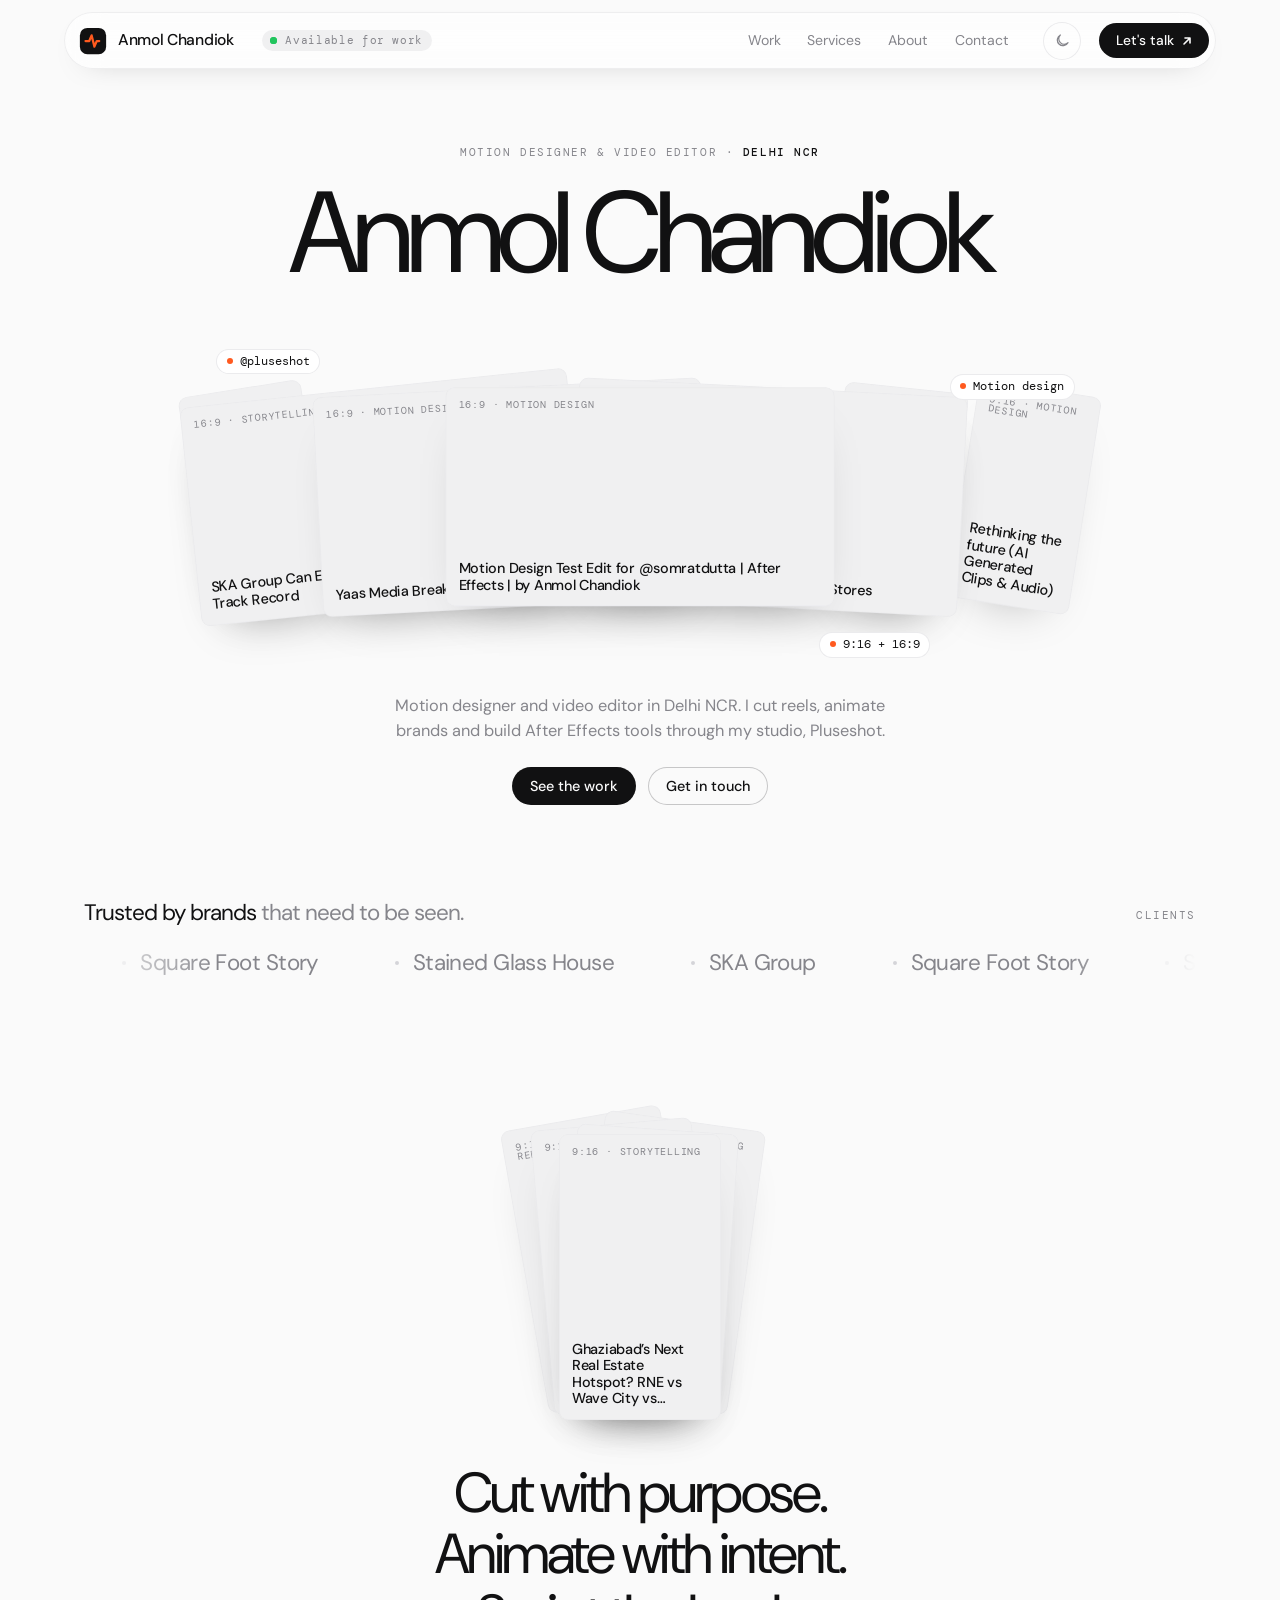
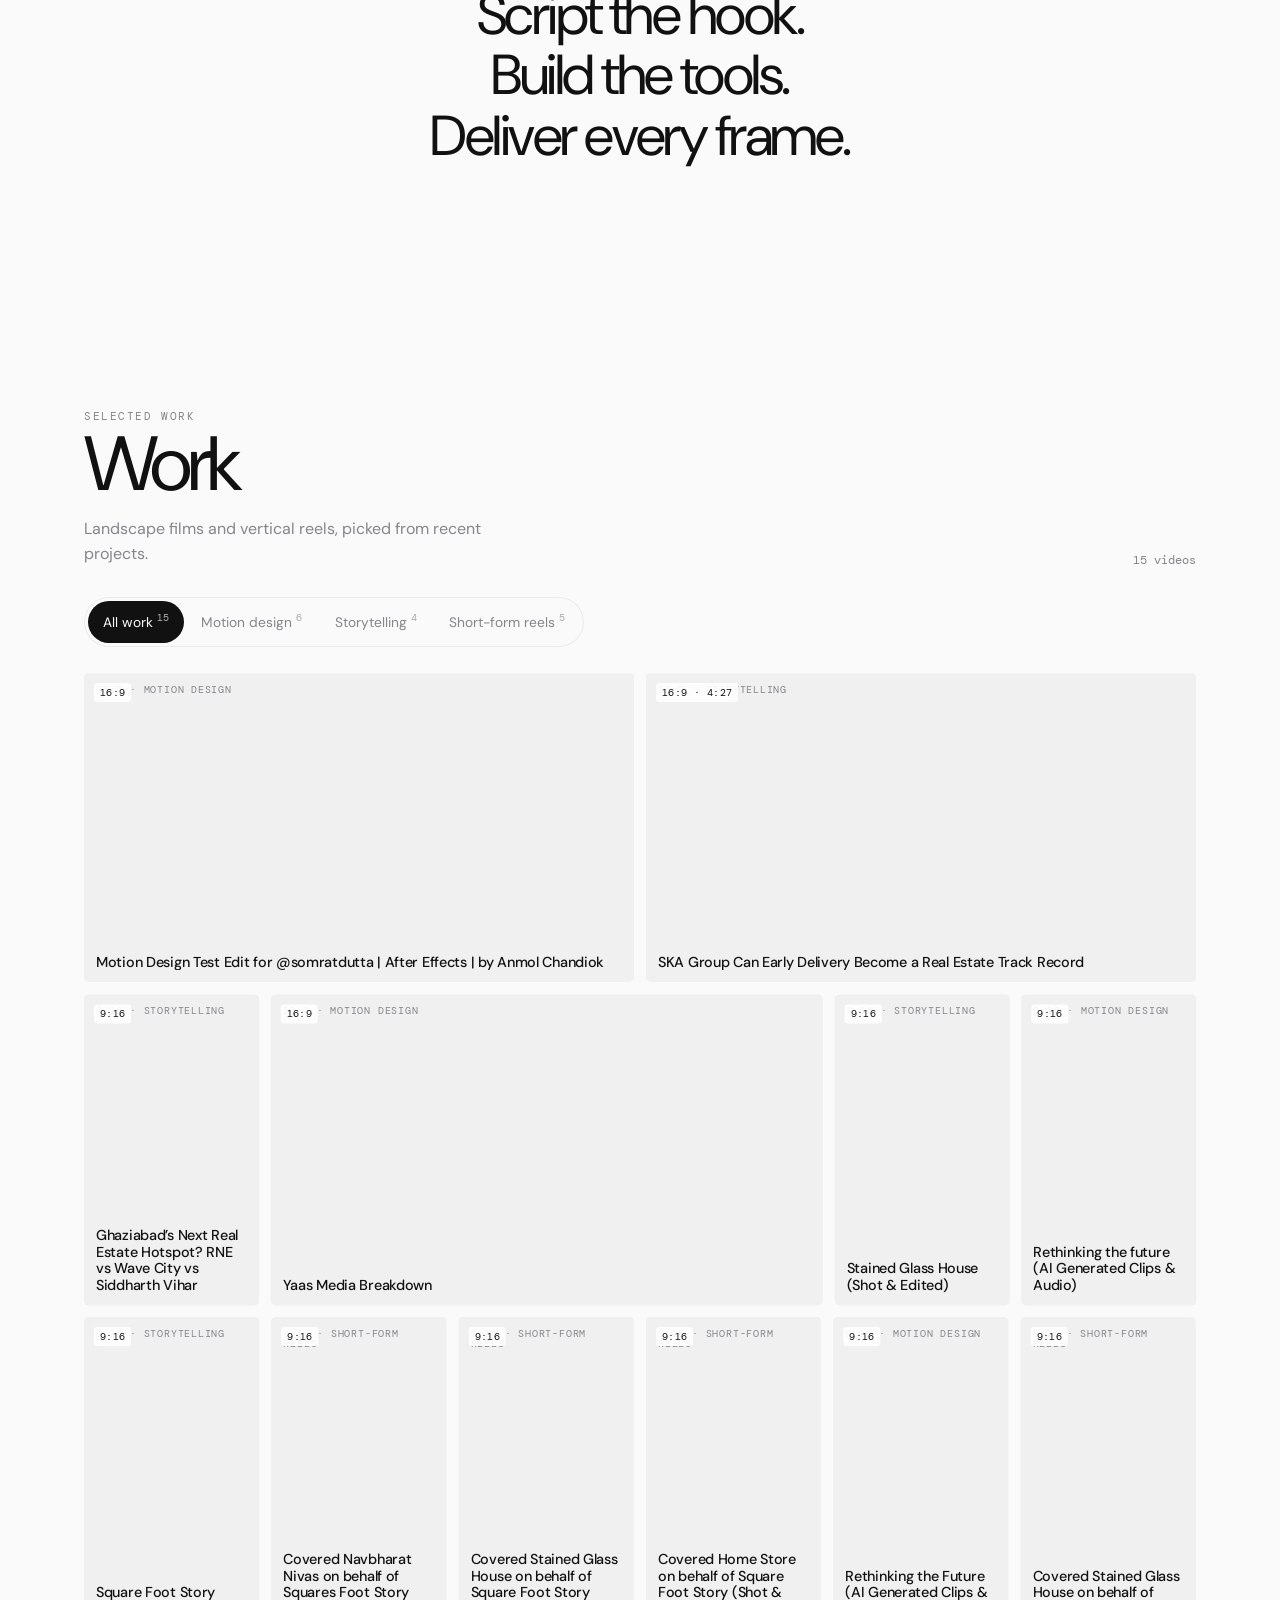
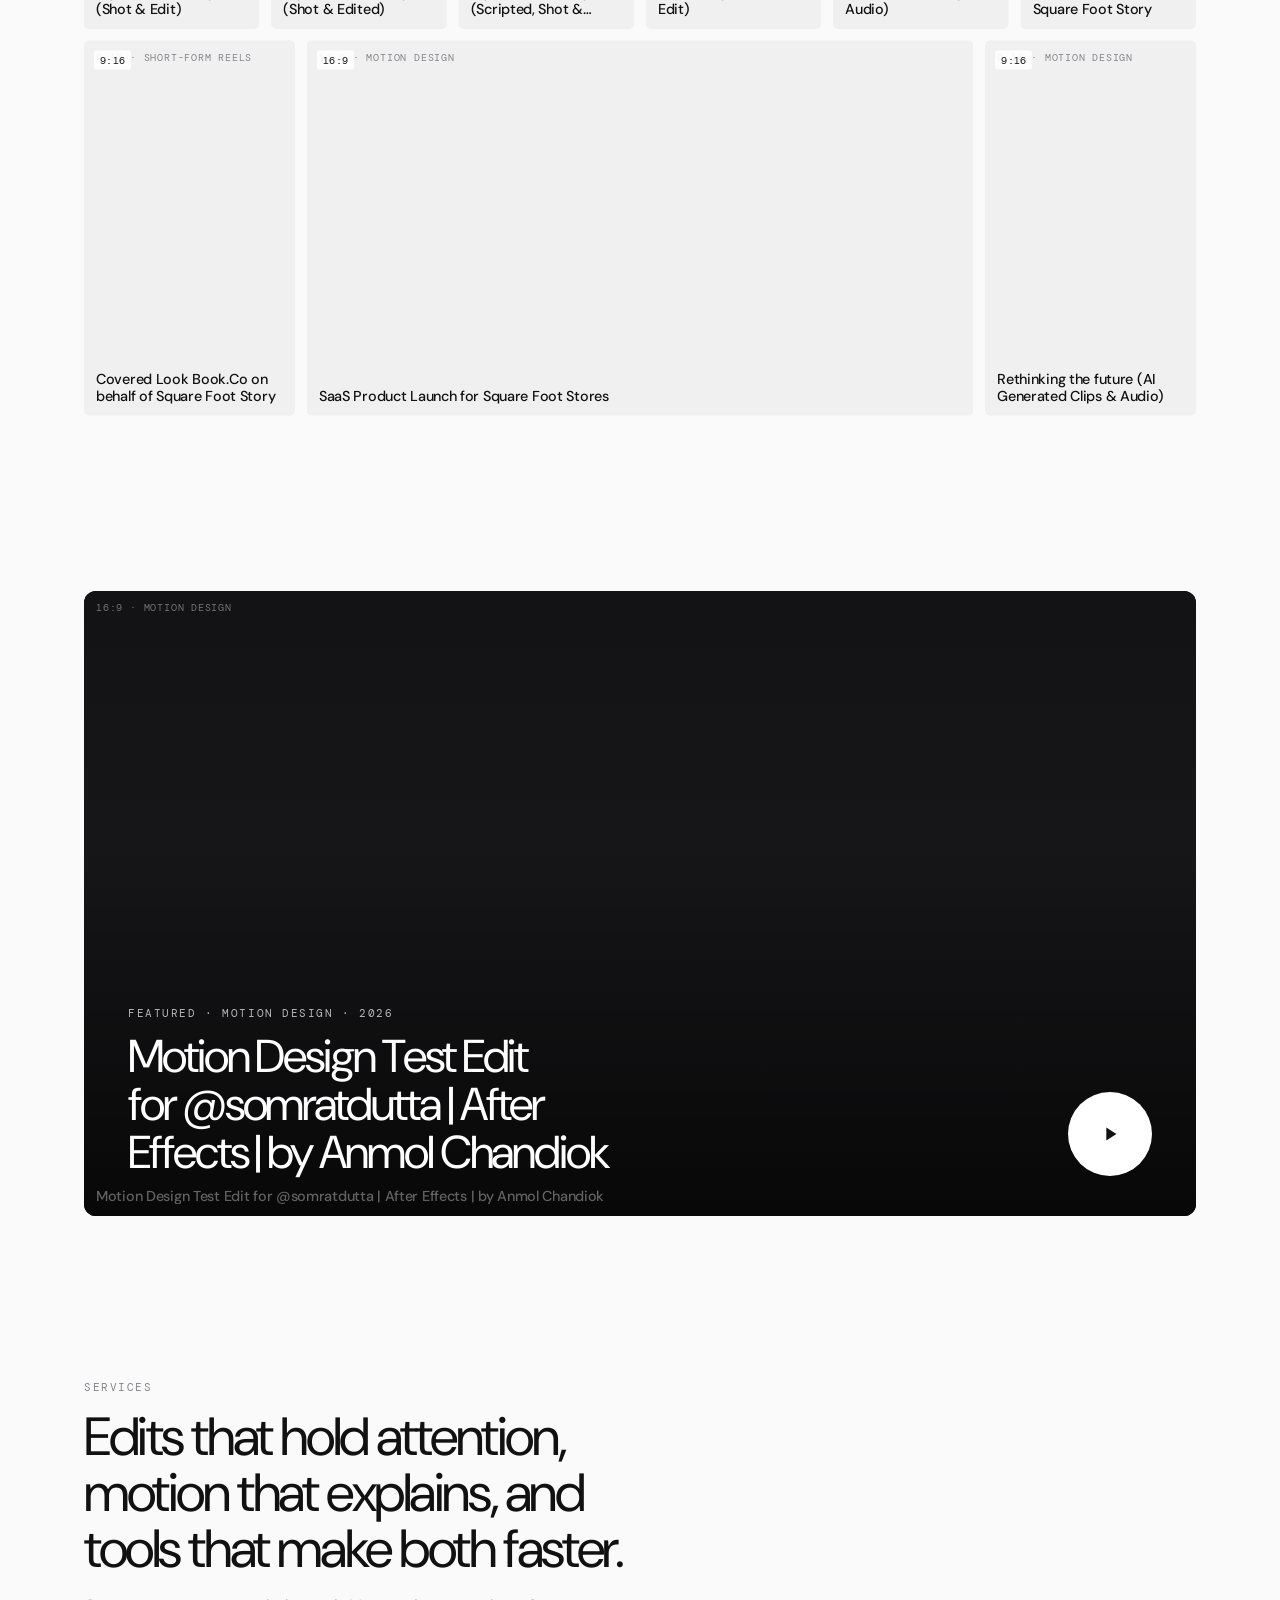
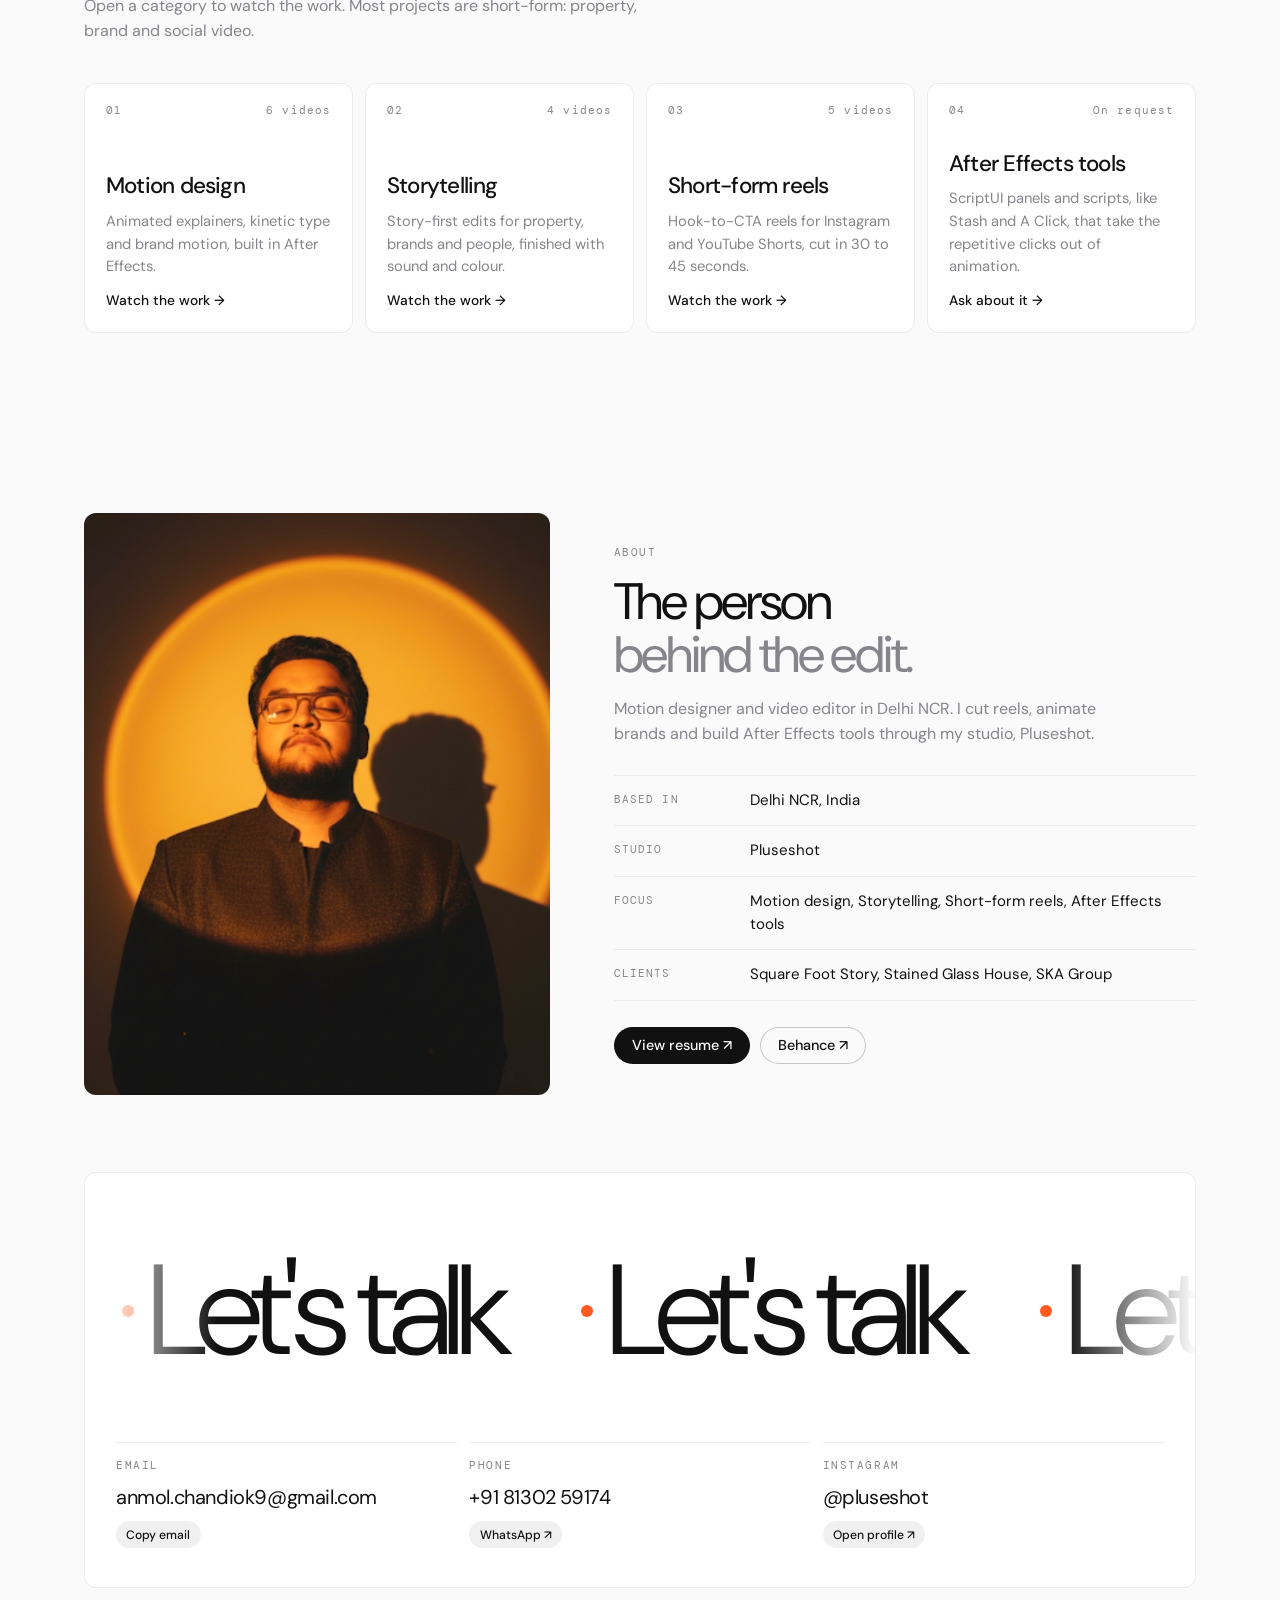
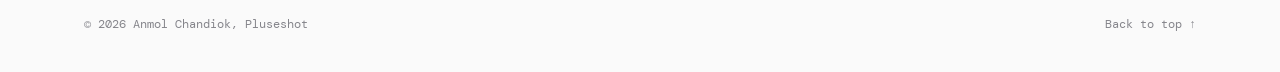
==== index.html @ 1617084b "Nav: glassier bar, active-section pill, hide on scroll down, availability status, animated logo Co-A" ====
<!doctype html>
<html lang="en">
<head>
<meta charset="utf-8">
<meta name="viewport" content="width=device-width,initial-scale=1,viewport-fit=cover">
<title>Anmol Chandiok — Motion designer &amp; video editor</title>
<meta name="description" content="Anmol Chandiok is a motion designer and video editor in Delhi NCR, running the studio Pluseshot.">
<meta property="og:title" content="Anmol Chandiok — Motion designer &amp; video editor">
<meta property="og:description" content="Reels, brand motion and After Effects tools from Delhi NCR, through the studio Pluseshot.">
<meta property="og:type" content="website">
<meta property="og:image" content="media/profile-1784040982966.jpg">
<meta name="theme-color" content="#fafafa" media="(prefers-color-scheme: light)">
<meta name="theme-color" content="#0b0b0c" media="(prefers-color-scheme: dark)">
<link rel="icon" href="data:image/svg+xml,%3Csvg xmlns='http://www.w3.org/2000/svg' viewBox='0 0 32 32'%3E%3Crect x='2' y='2' width='28' height='28' rx='8' fill='%23111112'/%3E%3Cpath d='M8 16h4l2.5-6 3 12 2.5-6h4' stroke='%23ff5a1f' stroke-width='2.4' fill='none' stroke-linecap='round' stroke-linejoin='round'/%3E%3C/svg%3E">
<script>
/* Settle the theme before first paint: a visitor's saved choice wins, otherwise follow their device. */
(function(){
  var t = null;
  try { t = localStorage.getItem("anmol-theme"); } catch (e) {}
  if (t !== "light" && t !== "dark") t = matchMedia("(prefers-color-scheme: dark)").matches ? "dark" : "light";
  document.documentElement.setAttribute("data-theme", t);
})();
</script>
<link rel="preconnect" href="https://fonts.googleapis.com">
<link rel="preconnect" href="https://fonts.gstatic.com" crossorigin>
<link rel="stylesheet" href="https://fonts.googleapis.com/css2?family=DM+Sans:opsz,wght@9..40,300;9..40,400;9..40,500;9..40,600&family=DM+Mono:wght@400;500&display=swap">
<style>
/* Layout: a quiet paper-white canvas where the videos are the only colour. Text comes from data/content.json,
   work from data/videos.json, and the work grid packs 9:16 and 16:9 clips into justified rows on its own. */
:root{
  --bg:#fafafa;
  --surface:#ffffff;
  --ink:#111112;
  --muted:#85858b;
  --ghost:#d4d4d8;
  --line:#ebebed;
  --tone:#f0f0f1;
  --accent:#ff5a1f;      /* tiny signals only: logo pulse, dots */
  --f-sans:"DM Sans","Helvetica Neue",Arial,system-ui,sans-serif;
  --f-mono:"DM Mono",ui-monospace,"SF Mono",Menlo,monospace;
  --gutter:clamp(20px,5vw,64px);
  --max:1240px;
  --r-tile:5px;
  --r-card:12px;
  --lift:0 0 0 1px var(--line),0 24px 48px -28px rgba(0,0,0,.28);
}
@media (prefers-color-scheme:dark){:root:not([data-theme="light"]){
  --bg:#0b0b0c;--surface:#131315;--ink:#f2f2f3;--muted:#7f7f86;--ghost:#2d2d31;--line:#202023;--tone:#19191c;--accent:#ff6a33;
  --lift:0 0 0 1px var(--line),0 24px 48px -28px rgba(0,0,0,.8);color-scheme:dark}}
:root[data-theme="dark"]{
  --bg:#0b0b0c;--surface:#131315;--ink:#f2f2f3;--muted:#7f7f86;--ghost:#2d2d31;--line:#202023;--tone:#19191c;--accent:#ff6a33;
  --lift:0 0 0 1px var(--line),0 24px 48px -28px rgba(0,0,0,.8);color-scheme:dark}

*,*::before,*::after{box-sizing:border-box}
[hidden]{display:none!important}
html,body{overflow-x:clip}
html.lenis,html.lenis body{height:auto}
.lenis.lenis-smooth{scroll-behavior:auto!important}
.lenis.lenis-stopped{overflow:hidden}
body{margin:0;background:var(--bg);color:var(--ink);font-family:var(--f-sans);font-size:16px;line-height:1.55;-webkit-font-smoothing:antialiased;transition:background .4s,color .4s}
a{color:inherit}
img{display:block}
h1,h2,h3{font-weight:400;letter-spacing:-.045em;line-height:1.04;margin:0;text-wrap:balance}
p{margin:0}
button{font:inherit;color:inherit}
:focus-visible{outline:2px solid var(--ink);outline-offset:3px;border-radius:6px}
.wrap{max-width:var(--max);margin-inline:auto;padding-inline:var(--gutter)}
.eyebrow{font-family:var(--f-mono);font-size:.7rem;letter-spacing:.14em;text-transform:uppercase;color:var(--muted)}
.eyebrow b{color:var(--ink);font-weight:500}
.soft{color:var(--muted)}
.w{display:inline-block;will-change:transform,filter,opacity}

.btn{display:inline-flex;align-items:center;gap:.5em;white-space:nowrap;padding:.8em 1.25em;border-radius:999px;font-weight:500;font-size:.9rem;line-height:1;text-decoration:none;border:0;cursor:pointer;transition:transform .3s cubic-bezier(.2,.8,.2,1),background .3s}
.btn:hover{transform:translateY(-2px)}
.btn-ink{background:var(--ink);color:var(--bg)}
.btn-ghost{background:transparent;color:inherit;box-shadow:inset 0 0 0 1px color-mix(in srgb,currentColor 22%,transparent)}

/* nav */
.nav{position:fixed;inset:0 0 auto 0;z-index:50;padding-top:env(safe-area-inset-top,0px);transition:transform .55s cubic-bezier(.2,.8,.2,1)}
.nav.away{transform:translateY(calc(-100% - 16px))}
.nav-in{display:flex;align-items:center;gap:18px;max-width:var(--max);margin:12px auto 0;padding:7px 7px 7px 10px;border-radius:999px;width:calc(100% - 2*var(--gutter));
  background:color-mix(in srgb,var(--surface) 62%,transparent);
  box-shadow:inset 0 0 0 1px color-mix(in srgb,var(--line) 85%,transparent),inset 0 1px 0 color-mix(in srgb,#fff 55%,transparent),0 10px 30px -22px rgba(0,0,0,.35);
  backdrop-filter:blur(18px) saturate(1.6);-webkit-backdrop-filter:blur(18px) saturate(1.6);transition:background .4s,box-shadow .4s}
[data-theme="dark"] .nav-in{box-shadow:inset 0 0 0 1px var(--line),inset 0 1px 0 rgba(255,255,255,.05),0 10px 30px -18px rgba(0,0,0,.9)}
.nav.scrolled .nav-in{background:color-mix(in srgb,var(--surface) 86%,transparent);box-shadow:inset 0 0 0 1px var(--line),0 14px 40px -20px rgba(0,0,0,.4)}
.logo{display:flex;align-items:center;gap:10px;padding:4px 10px 4px 4px;border-radius:999px;font-weight:500;font-size:.98rem;letter-spacing:-.02em;text-decoration:none;white-space:nowrap}
.logo svg{width:30px;height:30px;flex:none;transition:transform .5s cubic-bezier(.2,.8,.2,1)}
.logo:hover svg{transform:rotate(-8deg) scale(1.06)}
.logo path{stroke-dasharray:32;animation:beat 2.6s cubic-bezier(.6,0,.2,1) infinite}
@keyframes beat{0%{stroke-dashoffset:32}45%,70%{stroke-dashoffset:0}100%{stroke-dashoffset:-32}}
.status{display:inline-flex;align-items:center;gap:8px;padding:.45em .8em;border-radius:999px;background:var(--tone);font:400 .68rem/1 var(--f-mono);letter-spacing:.06em;color:var(--muted);white-space:nowrap}
.status i{position:relative;width:7px;height:7px;border-radius:50%;background:#22c55e}
.status i::after{content:"";position:absolute;inset:0;border-radius:50%;background:#22c55e;animation:ping 1.8s ease-out infinite}
@keyframes ping{to{transform:scale(2.8);opacity:0}}
.nav-links{position:relative;display:flex;margin-left:auto;font-size:.88rem;padding:3px;border-radius:999px}
.nav-links a{position:relative;z-index:1;padding:.55em .95em;border-radius:999px;text-decoration:none;color:var(--muted);transition:color .25s}
.nav-links a:hover,.nav-links a.on{color:var(--ink)}
.nav-ind{position:absolute;z-index:0;top:3px;bottom:3px;left:0;width:0;border-radius:999px;background:color-mix(in srgb,var(--ink) 9%,transparent);opacity:0;transition:transform .5s cubic-bezier(.7,0,.2,1),width .5s cubic-bezier(.7,0,.2,1),opacity .3s}
.nav .btn{padding:.78em 1.15em .78em 1.25em;font-size:.86rem}
.nav .btn svg{transition:transform .35s cubic-bezier(.2,.8,.2,1)}
.nav .btn:hover svg{transform:translate(2px,-2px)}
.theme-btn{flex:none;width:38px;height:38px;border:0;border-radius:50%;background:transparent;color:var(--muted);box-shadow:inset 0 0 0 1px var(--line);display:grid;place-items:center;cursor:pointer;transition:color .2s,background .2s,transform .5s cubic-bezier(.2,.8,.2,1)}
.theme-btn:hover{color:var(--ink);background:var(--tone);transform:rotate(-20deg)}
.theme-btn svg{width:16px;height:16px}
[data-theme="dark"] .theme-btn .i-moon,[data-theme="light"] .theme-btn .i-sun{display:none}
@media (max-width:1060px){.status{display:none}}
@media (max-width:820px){.nav-links{display:none}.theme-btn{margin-left:auto}.nav-in{gap:10px}}
@media (max-width:380px){.logo span{font-size:.9rem}}

/* hero */
.hero{padding-top:clamp(120px,16vh,170px);text-align:center;overflow-x:clip}
.hero h1{font-size:clamp(3rem,9vw,7.4rem);letter-spacing:-.06em;line-height:.95;margin-top:18px}
.fan{position:relative;height:clamp(220px,26vw,320px);margin-top:clamp(28px,4vw,48px);perspective:1400px}
.fan-inner{position:absolute;inset:0}   /* flat on purpose: each card tilts on its own layer and stacks by z-index, so cards never slice through each other */
.hero-card{position:absolute;left:50%;top:50%;height:clamp(130px,17vw,220px);aspect-ratio:var(--ar);border-radius:8px;overflow:hidden;background:var(--tone);box-shadow:var(--lift);transform:translate(-50%,-50%) translateX(calc(var(--o) * min(10vw,130px))) rotate(calc(var(--o) * 3deg));z-index:calc(10 - var(--d));cursor:pointer}
.js-motion .hero-card{transform:none}
.hero-card img,.deck-card img{width:100%;height:100%;object-fit:cover}
.bubble{position:absolute;z-index:20;padding:.5em .8em;border-radius:999px;font:400 .74rem/1 var(--f-mono);color:var(--ink);background:var(--surface);box-shadow:0 0 0 1px var(--line);white-space:nowrap}
.bubble::before{content:"";display:inline-block;width:6px;height:6px;border-radius:50%;background:var(--accent);margin-right:7px;vertical-align:1px}
.hero-sub{max-width:46ch;margin:clamp(24px,3vw,36px) auto 0;color:var(--muted);font-size:1.02rem}
.hero-cta{display:flex;gap:12px;justify-content:center;flex-wrap:wrap;margin-top:24px}

/* poster fallback when a thumbnail can't load */
.poster{position:absolute;inset:0;display:none;flex-direction:column;justify-content:space-between;padding:12px;background:var(--tone);color:var(--ink);text-align:left}
.poster span{font-weight:500;font-size:.9rem;letter-spacing:-.02em;line-height:1.15;display:-webkit-box;-webkit-line-clamp:4;-webkit-box-orient:vertical;overflow:hidden}
.poster i{font:400 .62rem/1 var(--f-mono);font-style:normal;color:var(--muted);letter-spacing:.08em;text-transform:uppercase}
.noimg .poster{display:flex}
.noimg img{display:none}

/* clients marquee */
.clients{padding-block:clamp(56px,8vw,96px) 0}
.clients-head{display:flex;justify-content:space-between;align-items:end;gap:16px;flex-wrap:wrap}
.clients-head h2{font-size:clamp(1.15rem,1.8vw,1.4rem)}
.marquee{overflow:hidden;margin-top:22px;-webkit-mask-image:linear-gradient(90deg,transparent,#000 12%,#000 88%,transparent);mask-image:linear-gradient(90deg,transparent,#000 12%,#000 88%,transparent)}
.marquee-track{display:flex;width:max-content;animation:slide 30s linear infinite}
.marquee:hover .marquee-track{animation-play-state:paused}
.marquee-track span{font-size:clamp(1.1rem,1.8vw,1.4rem);letter-spacing:-.025em;color:var(--muted);padding-inline:clamp(20px,3vw,40px);white-space:nowrap;display:flex;align-items:center;gap:14px}
.marquee-track span::before{content:"";width:4px;height:4px;border-radius:50%;background:var(--ghost)}
@keyframes slide{to{transform:translateX(-50%)}}

/* statement (pinned) */
.statement{min-height:100vh;display:flex;flex-direction:column;justify-content:center;align-items:center;text-align:center;padding-block:100px 60px}
.deck{position:relative;width:clamp(120px,13vw,160px);aspect-ratio:9/16;margin-bottom:clamp(24px,4vw,44px)}
.deck-card{position:absolute;inset:0;border-radius:8px;overflow:hidden;background:var(--tone);box-shadow:var(--lift)}
.statement-text{font-size:clamp(1.9rem,4.4vw,3.8rem);letter-spacing:-.045em;line-height:1.08;max-width:18ch}
.statement-text span.line{display:block}

/* work */
.work{padding-block:clamp(60px,9vw,120px)}
.work-head{display:flex;justify-content:space-between;align-items:end;gap:24px;flex-wrap:wrap}
.work-head h2{font-size:clamp(2.4rem,6vw,5rem);letter-spacing:-.055em}
.work-head p{max-width:40ch;color:var(--muted);margin-top:12px}
.count{font:400 .74rem/1 var(--f-mono);color:var(--muted);font-variant-numeric:tabular-nums;white-space:nowrap}
.tabs{position:relative;display:inline-flex;gap:2px;padding:4px;border-radius:999px;box-shadow:inset 0 0 0 1px var(--line);margin-top:30px;max-width:100%;overflow-x:auto;scrollbar-width:none}
.tabs::-webkit-scrollbar{display:none}
.tab{position:relative;z-index:1;border:0;background:none;font-size:.86rem;color:var(--muted);padding:.75em 1.1em;border-radius:999px;cursor:pointer;white-space:nowrap;transition:color .3s}
.tab sup{font:400 .62rem var(--f-mono);margin-left:4px;opacity:.7}
.tab[aria-selected="true"]{color:var(--bg)}
.tab-pill{position:absolute;z-index:0;top:4px;bottom:4px;left:0;border-radius:999px;background:var(--ink);transition:transform .5s cubic-bezier(.7,0,.2,1),width .5s cubic-bezier(.7,0,.2,1)}
.grid{position:relative;margin-top:26px;min-height:200px}
.tile{position:absolute;left:0;top:0;cursor:pointer;outline:none}
.tile-in{position:absolute;inset:0;border-radius:var(--r-tile);overflow:hidden;background:var(--tone);isolation:isolate}
.tile img,.tile video{position:absolute;inset:0;width:100%;height:100%;object-fit:cover;transition:transform 1s cubic-bezier(.2,.8,.2,1)}
.tile:hover img,.tile:hover video{transform:scale(1.045)}
.tile:focus-visible .tile-in{outline:2px solid var(--ink);outline-offset:3px}
.tile-meta{position:absolute;top:10px;left:10px;z-index:2;font:400 .62rem/1 var(--f-mono);letter-spacing:.04em;padding:.45em .6em;border-radius:3px;background:rgba(255,255,255,.9);color:#111;font-variant-numeric:tabular-nums}
.play{position:absolute;z-index:2;left:50%;top:50%;width:52px;height:52px;margin:-26px 0 0 -26px;border-radius:50%;background:rgba(255,255,255,.92);color:#111;display:grid;place-items:center;opacity:0;transform:scale(.7);transition:.4s cubic-bezier(.2,.8,.2,1)}
.tile:hover .play,.tile:focus-visible .play{opacity:1;transform:none}
.tile-info{position:absolute;inset:auto 0 0 0;z-index:2;display:flex;justify-content:space-between;align-items:end;gap:10px;padding:56px 12px 12px;background:linear-gradient(transparent,rgba(8,8,10,.62));color:#fff;opacity:0;transform:translateY(6px);transition:.4s cubic-bezier(.2,.8,.2,1)}
.tile:hover .tile-info,.tile:focus-within .tile-info{opacity:1;transform:none}
@media (hover:none){.tile-info{opacity:1;transform:none}}
.tile-info>div{min-width:0}
.tile-info h3{font-size:.95rem;font-weight:500;letter-spacing:-.02em;line-height:1.2;display:-webkit-box;-webkit-line-clamp:2;-webkit-box-orient:vertical;overflow:hidden}
.tile-info p{font-size:.74rem;opacity:.75;margin-top:3px}
.file-btn{flex:none;font-size:.72rem;font-weight:500;text-decoration:none;padding:.6em .75em;border-radius:5px;background:rgba(255,255,255,.94);color:#111;white-space:nowrap}
.tile.small .tile-info{padding:40px 8px 8px}
.tile.small .tile-info h3{font-size:.8rem}
.tile.small .tile-info p,.tile.small .tile-meta{display:none}
.tile.small .file-btn{display:none}

/* featured film */
.featured{padding-block:clamp(30px,5vw,60px)}
.feat-frame{position:relative;aspect-ratio:16/9;max-height:84vh;width:100%;overflow:hidden;border-radius:var(--r-card);background:#0e0e0f;color:#fff;cursor:pointer;display:block;border:0;padding:0;text-align:left}
.feat-frame img{position:absolute;inset:0;width:100%;height:100%;object-fit:cover}
.feat-frame .poster{background:#161618;color:#fff}
.feat-frame::after{content:"";position:absolute;inset:0;background:linear-gradient(180deg,rgba(0,0,0,.15),transparent 40%,rgba(0,0,0,.65))}
.feat-copy{position:absolute;z-index:2;left:clamp(16px,4vw,44px);right:clamp(90px,14vw,180px);bottom:clamp(16px,4vw,40px)}
.feat-copy .eyebrow{color:rgba(255,255,255,.7)}
.feat-copy h3{font-size:clamp(1.4rem,3.6vw,3.2rem);letter-spacing:-.045em;margin-top:10px;max-width:22ch}
.feat-play{position:absolute;z-index:2;right:clamp(16px,4vw,44px);bottom:clamp(16px,4vw,40px);width:clamp(54px,7vw,84px);aspect-ratio:1;border-radius:50%;background:#fff;color:#111;display:grid;place-items:center;transition:transform .4s cubic-bezier(.2,.8,.2,1)}
.feat-frame:hover .feat-play{transform:scale(1.08)}

/* services */
.services{padding-block:clamp(60px,8vw,110px)}
.services h2{font-size:clamp(1.9rem,4.2vw,3.4rem);max-width:22ch}
.services .note{color:var(--muted);max-width:52ch;margin-top:16px}
.s-grid{display:grid;grid-template-columns:repeat(4,minmax(0,1fr));gap:12px;margin-top:40px}
.s-card{background:var(--surface);box-shadow:inset 0 0 0 1px var(--line);border-radius:var(--r-card);padding:22px;display:flex;flex-direction:column;gap:12px;min-width:0;min-height:250px;text-decoration:none;transition:background .3s,color .3s}
.s-card:hover{background:var(--ink);color:var(--bg)}
.s-card:hover p,.s-card:hover .s-num{color:color-mix(in srgb,var(--bg) 65%,transparent)}
.s-num{font:400 .68rem/1 var(--f-mono);color:var(--muted);letter-spacing:.1em;display:flex;justify-content:space-between}
.s-card h3{font-size:1.4rem;font-weight:500;letter-spacing:-.035em;margin-top:auto}
.s-card p{color:var(--muted);font-size:.92rem;transition:color .3s}
.s-go{font-size:.86rem;font-weight:500}
@media (max-width:980px){.s-grid{grid-template-columns:repeat(2,minmax(0,1fr))}}
@media (max-width:520px){.s-grid{grid-template-columns:1fr}.s-card{min-height:0}}

/* about */
.about{display:grid;grid-template-columns:minmax(0,.8fr) minmax(0,1fr);gap:clamp(24px,5vw,72px);align-items:center;padding-block:clamp(40px,6vw,90px)}
.portrait{position:relative;border-radius:var(--r-card);overflow:hidden;aspect-ratio:4/5;background:var(--tone);max-width:100%}
.portrait img{width:100%;height:100%;object-fit:cover}
.about h2{font-size:clamp(1.9rem,4vw,3.2rem);max-width:14ch}
.about .lead{color:var(--muted);max-width:44ch;margin-top:16px}
.facts{display:grid;margin:28px 0 0;border-top:1px solid var(--line)}
.facts div{display:grid;grid-template-columns:120px minmax(0,1fr);gap:16px;padding-block:13px;border-bottom:1px solid var(--line);font-size:.94rem}
.facts dt{font:400 .7rem/1.9 var(--f-mono);letter-spacing:.1em;text-transform:uppercase;color:var(--muted)}
.facts dd{margin:0}
.about-cta{display:flex;gap:10px;flex-wrap:wrap;margin-top:26px}
@media (max-width:760px){.about{grid-template-columns:1fr}.portrait{max-width:420px}}

/* contact */
.band{position:relative;background:var(--surface);box-shadow:inset 0 0 0 1px var(--line);border-radius:var(--r-card);overflow:hidden;padding-block:clamp(24px,4vw,40px)}
.band .marquee{margin-top:0}
.band .marquee-track{animation-duration:20s}
.band .marquee-track span{color:var(--ink);font-size:clamp(3rem,10vw,8.5rem);letter-spacing:-.065em;font-weight:300}
.band .marquee-track span::before{width:clamp(8px,1vw,12px);height:clamp(8px,1vw,12px);background:var(--accent)}
.contact-grid{display:grid;grid-template-columns:repeat(3,minmax(0,1fr));gap:12px;padding-inline:clamp(16px,3vw,32px);margin-top:clamp(20px,3vw,32px)}
.c-item{border-top:1px solid var(--line);padding-top:14px;display:flex;flex-direction:column;gap:8px;min-width:0}
.c-item .v{font-size:clamp(1rem,1.6vw,1.25rem);letter-spacing:-.02em;word-break:break-word}
.c-item .v a{text-decoration:none}
.c-item .v a:hover{text-decoration:underline;text-underline-offset:3px}
.c-item .act{display:flex;gap:8px;flex-wrap:wrap}
.mini{font:500 .76rem/1 var(--f-sans);padding:.6em .85em;border-radius:999px;border:0;background:var(--tone);color:var(--ink);cursor:pointer;text-decoration:none}
.mini:hover{background:var(--ink);color:var(--bg)}
@media (max-width:760px){.contact-grid{grid-template-columns:1fr}}

footer{padding-block:28px 40px}
.legal{display:flex;justify-content:space-between;gap:16px;flex-wrap:wrap;font:400 .74rem var(--f-mono);color:var(--muted)}
.legal a{text-decoration:none}

/* player */
.modal{position:fixed;inset:0;z-index:100;display:grid;place-items:center;padding:clamp(12px,3vw,40px)}
.modal-back{position:absolute;inset:0;background:color-mix(in srgb,var(--bg) 70%,rgba(0,0,0,.55));backdrop-filter:blur(18px);-webkit-backdrop-filter:blur(18px)}
.modal-box{position:relative;display:flex;flex-direction:column;gap:14px;max-width:100%}
.modal-media{position:relative;aspect-ratio:var(--ar);width:min(92vw,calc(76vh * var(--ar)),1200px);border-radius:var(--r-card);overflow:hidden;background:#000;box-shadow:0 40px 80px -30px rgba(0,0,0,.6)}
.modal-media iframe,.modal-media img,.modal-media video{position:absolute;inset:0;width:100%;height:100%;border:0;object-fit:cover}
.modal-media .poster{background:#161618;color:#fff}
.modal-info{display:flex;justify-content:space-between;align-items:start;gap:16px;flex-wrap:wrap;width:min(92vw,calc(76vh * var(--ar)),1200px);min-width:min(92vw,340px)}
.modal-info h3{font-size:clamp(1.05rem,1.8vw,1.35rem);font-weight:500;letter-spacing:-.025em;max-width:46ch;margin-top:6px}
.modal-act{display:flex;gap:8px;flex-wrap:wrap}
.modal-close{position:absolute;top:-6px;right:-6px;transform:translate(0,-100%);width:40px;height:40px;border-radius:50%;border:0;background:var(--ink);color:var(--bg);cursor:pointer;display:grid;place-items:center}
.ext-note{position:absolute;inset:auto 0 0 0;padding:16px;display:flex;justify-content:center;background:linear-gradient(transparent,rgba(0,0,0,.6))}

.toast{position:fixed;left:50%;bottom:calc(24px + env(safe-area-inset-bottom,0px));transform:translate(-50%,20px);opacity:0;z-index:120;background:var(--ink);color:var(--bg);padding:.7em 1.1em;border-radius:999px;font-size:.86rem;transition:.35s cubic-bezier(.2,.8,.2,1);pointer-events:none}
.toast.on{opacity:1;transform:translate(-50%,0)}

@media (prefers-reduced-motion:reduce){*,*::before,*::after{animation:none!important;transition:none!important}}
</style>
</head>
<body>


<header class="nav" id="nav">
  <div class="nav-in">
    <a class="logo" href="#top" aria-label="Back to top">
      <svg viewBox="0 0 32 32" aria-hidden="true"><rect x="2" y="2" width="28" height="28" rx="8" fill="var(--ink)"/><path d="M8 16h4l2.5-6 3 12 2.5-6h4" stroke="var(--accent)" stroke-width="2.4" fill="none" stroke-linecap="round" stroke-linejoin="round"/></svg>
      <span data-c="nav.brand">Anmol Chandiok</span>
    </a>
    <span class="status"><i aria-hidden="true"></i>Available for work</span>
    <nav class="nav-links" aria-label="Sections" id="nav-links">
      <span class="nav-ind" aria-hidden="true"></span>
      <a href="#work">Work</a><a href="#services">Services</a><a href="#about">About</a><a href="#contact">Contact</a>
    </nav>
    <button class="theme-btn" id="theme-btn" type="button" aria-label="Switch colour theme" title="Switch colour theme">
      <svg class="i-moon" viewBox="0 0 24 24" fill="none" stroke="currentColor" stroke-width="1.8" stroke-linecap="round" stroke-linejoin="round" aria-hidden="true"><path d="M21 14.5A8.5 8.5 0 1 1 9.5 3 7 7 0 0 0 21 14.5z"/></svg>
      <svg class="i-sun" viewBox="0 0 24 24" fill="none" stroke="currentColor" stroke-width="1.8" stroke-linecap="round" aria-hidden="true"><circle cx="12" cy="12" r="4"/><path d="M12 2v2M12 20v2M4.93 4.93l1.41 1.41M17.66 17.66l1.41 1.41M2 12h2M20 12h2M4.93 19.07l1.41-1.41M17.66 6.34l1.41-1.41"/></svg>
    </button>
    <a class="btn btn-ink" href="#contact"><span data-c="nav.cta">Let's talk</span><svg width="12" height="12" viewBox="0 0 12 12" aria-hidden="true"><path d="M3 9l6-6M4 3h5v5" stroke="currentColor" stroke-width="1.6" fill="none" stroke-linecap="round" stroke-linejoin="round"/></svg></a>
  </div>
</header>

<main id="top">
  <section class="hero wrap">
    <p class="eyebrow">Motion designer &amp; video editor · <b>Delhi NCR</b></p>
    <h1 data-reveal="load" data-c="nav.brand">Anmol Chandiok</h1>
    <div class="fan">
      <div class="fan-inner" id="fan"></div>
      <span class="bubble" style="left:12%;top:4%">@pluseshot</span>
      <span class="bubble" style="right:11%;top:12%">Motion design</span>
      <span class="bubble" style="right:24%;bottom:0">9:16 + 16:9</span>
    </div>
    <p class="hero-sub" data-reveal data-c="hero.intro">Motion designer and video editor in Delhi NCR. I cut reels, animate brands and build After Effects tools through my studio, Pluseshot.</p>
    <div class="hero-cta">
      <a class="btn btn-ink" href="#work">See the work</a>
      <a class="btn btn-ghost" href="#contact">Get in touch</a>
    </div>
  </section>

  <section class="clients wrap" aria-label="Clients">
    <div class="clients-head">
      <h2 data-reveal>Trusted by brands <span class="soft">that need to be seen.</span></h2>
      <span class="eyebrow">Clients</span>
    </div>
    <div class="marquee"><div class="marquee-track" id="clients"></div></div>
  </section>

  <section class="statement wrap" aria-label="How I work">
    <div class="deck" id="deck" aria-hidden="true"></div>
    <p class="statement-text" id="vision">Cut with purpose. Animate with intent. Script the hook. Build the tools. Deliver every frame.</p>
  </section>

  <section class="work wrap" id="work">
    <div class="work-head">
      <div>
        <p class="eyebrow">Selected work</p>
        <h2 data-reveal>Work</h2>
        <p data-reveal data-c="work.note">Landscape films and vertical reels, picked from recent projects.</p>
      </div>
      <span class="count" id="count"></span>
    </div>
    <div class="tabs" role="tablist" aria-label="Filter by category" id="tabs"><span class="tab-pill" aria-hidden="true"></span></div>
    <div class="grid" id="grid" aria-live="polite"></div>
  </section>

  <section class="featured wrap" aria-label="Featured film" id="featured-wrap" hidden>
    <button class="feat-frame" id="featured" type="button"></button>
  </section>

  <section class="services wrap" id="services">
    <p class="eyebrow">Services</p>
    <h2 data-reveal data-c="services.statement" style="margin-top:14px">Edits that hold attention, motion that explains, and tools that make both faster.</h2>
    <p class="note" data-c="services.note">Open a category to watch the work. Most projects are short-form: property, brand and social video.</p>
    <div class="s-grid" id="services-grid"></div>
  </section>

  <section class="about wrap" id="about">
    <div class="portrait"><img id="portrait" src="media/profile-1784040982966.jpg" alt="Portrait of Anmol Chandiok" loading="lazy"></div>
    <div>
      <p class="eyebrow">About</p>
      <h2 data-reveal style="margin-top:14px">The person <span class="soft">behind the edit.</span></h2>
      <p class="lead" data-c="hero.intro">Motion designer and video editor in Delhi NCR. I cut reels, animate brands and build After Effects tools through my studio, Pluseshot.</p>
      <dl class="facts">
        <div><dt>Based in</dt><dd>Delhi NCR, India</dd></div>
        <div><dt>Studio</dt><dd>Pluseshot</dd></div>
        <div><dt>Focus</dt><dd id="fact-focus">Motion design, storytelling, short-form reels</dd></div>
        <div><dt>Clients</dt><dd id="fact-clients">Square Foot Story, Stained Glass House, SKA Group</dd></div>
      </dl>
      <div class="about-cta" id="about-cta"></div>
    </div>
  </section>

  <section class="wrap" id="contact">
    <div class="band">
      <div class="marquee" aria-hidden="true"><div class="marquee-track" id="talk"></div></div>
      <div class="contact-grid">
        <div class="c-item"><span class="eyebrow">Email</span><span class="v"><a id="c-email" href="mailto:anmol.chandiok9@gmail.com">anmol.chandiok9@gmail.com</a></span><div class="act"><button class="mini" id="copy-email" type="button">Copy email</button></div></div>
        <div class="c-item"><span class="eyebrow">Phone</span><span class="v"><a id="c-phone" href="tel:+918130259174">+91 81302 59174</a></span><div class="act"><a class="mini" id="wa" href="https://wa.me/918130259174" target="_blank" rel="noopener">WhatsApp ↗</a></div></div>
        <div class="c-item"><span class="eyebrow">Instagram</span><span class="v"><a id="c-ig" href="https://instagram.com/pluseshot" target="_blank" rel="noopener">@pluseshot</a></span><div class="act"><a class="mini" id="c-ig2" href="https://instagram.com/pluseshot" target="_blank" rel="noopener">Open profile ↗</a></div></div>
      </div>
    </div>
  </section>
</main>

<footer class="wrap">
  <div class="legal"><span data-c="footer.note">© 2026 Anmol Chandiok, Pluseshot</span><a href="#top">Back to top ↑</a></div>
</footer>

<div class="modal" id="modal" hidden role="dialog" aria-modal="true" aria-labelledby="m-title">
  <div class="modal-back" data-close></div>
  <div class="modal-box">
    <div class="modal-media" id="m-media"></div>
    <div class="modal-info">
      <div><p class="eyebrow" id="m-meta"></p><h3 id="m-title"></h3></div>
      <div class="modal-act" id="m-act"></div>
    </div>
    <button class="modal-close" data-close aria-label="Close player" type="button"><svg width="16" height="16" viewBox="0 0 16 16" aria-hidden="true"><path d="M3 3l10 10M13 3L3 13" stroke="currentColor" stroke-width="1.8" stroke-linecap="round"/></svg></button>
  </div>
</div>
<div class="toast" id="toast" role="status"></div>

<!-- Fallback copy of your data, used only if data/*.json can't be fetched (e.g. opening the file straight from disk).
     On GitHub Pages the live files win, so admin.html keeps working as before. -->
<script type="application/json" id="fallback">{"content": {"nav": {"brand": "Anmol Chandiok", "cta": "Let's talk"}, "hero": {"intro": "Motion designer and video editor in Delhi NCR. I cut reels, animate brands and build After Effects tools through my studio, Pluseshot."}, "work": {"note": "Landscape films and vertical reels, picked from recent projects."}, "vision": {"lines": "Cut with purpose.\nAnimate with intent.\nScript the hook.\nBuild the tools.\nDeliver every frame."}, "services": {"statement": "Edits that hold attention, motion that explains, and tools that make both faster.", "note": "Open a category to watch the work. Most projects are short-form: property, brand and social video.", "item1Name": "Motion design", "item1Desc": "Animated explainers, kinetic type and brand motion, built in After Effects.", "item2Name": "Storytelling", "item2Desc": "Story-first edits for property, brands and people, finished with sound and colour.", "item3Name": "Short-form reels", "item3Desc": "Hook-to-CTA reels for Instagram and YouTube Shorts, cut in 30 to 45 seconds.", "item4Name": "After Effects tools", "item4Desc": "ScriptUI panels and scripts, like Stash and A Click, that take the repetitive clicks out of animation."}, "clients": {"list": "Square Foot Story, Stained Glass House, SKA Group"}, "contact": {"headline": "Let's talk", "email": "anmol.chandiok9@gmail.com", "phone": "+91 81302 59174"}, "footer": {"note": "© 2026 Anmol Chandiok, Pluseshot"}}, "videos": {"updated": "2026-09-27T17:02:34.571Z", "videos": [{"type": "youtube", "id": "HFCOP3gnXBU", "title": "Motion Design Test Edit for  @somratdutta  | After Effects | by Anmol Chandiok", "client": "Anmol", "category": "Motion design", "year": "2026", "description": "", "instagramUrl": "", "projectFile": "https://drive.google.com/drive/folders/1w3-Ku15DLkqjoHsoY_QTXHDkl6LJVkO5?usp=drive_link", "aspect": "16:9", "duration": "", "poster": "", "preview": "", "previewMode": "youtube", "start": 0, "featured": true, "hidden": false}, {"type": "youtube", "id": "RkdxejBvoPY", "title": "SKA Group  Can Early Delivery Become a Real Estate Track Record", "client": "Anmol", "category": "Storytelling", "year": "2026", "description": "", "instagramUrl": "", "projectFile": "", "aspect": "16:9", "duration": "4:27", "poster": "", "preview": "", "previewMode": "youtube", "start": 0, "featured": false, "hidden": false}, {"type": "youtube", "id": "-kv-pQQVBXg", "title": "Ghaziabad’s Next Real Estate Hotspot? RNE vs Wave City vs Siddharth Vihar", "client": "Anmol", "category": "Storytelling", "year": "2026", "description": "", "instagramUrl": "", "projectFile": "", "aspect": "9:16", "duration": "", "poster": "", "preview": "", "previewMode": "youtube", "start": 0, "featured": false, "hidden": false}, {"type": "youtube", "id": "D7DKrBgwamE", "title": "Yaas Media Breakdown", "client": "Anmol", "category": "Motion design", "year": "2026", "description": "", "instagramUrl": "", "projectFile": "", "aspect": "16:9", "duration": "", "poster": "", "preview": "", "previewMode": "youtube", "start": 0, "featured": true, "hidden": false}, {"type": "youtube", "id": "tGgPQV6jet8", "title": "Stained Glass House (Shot & Edited)", "client": "Anmol", "category": "Storytelling", "year": "2026", "description": "", "instagramUrl": "", "projectFile": "", "aspect": "9:16", "duration": "", "poster": "", "preview": "", "previewMode": "youtube", "start": 0, "featured": true, "hidden": false}, {"type": "youtube", "id": "rS8y_pvfJsA", "title": "Rethinking the future (AI Generated Clips & Audio)", "client": "Anmol", "category": "Motion design", "year": "2026", "description": "", "instagramUrl": "", "projectFile": "", "aspect": "9:16", "duration": "", "poster": "", "preview": "", "previewMode": "youtube", "start": 0, "featured": false, "hidden": false}, {"type": "youtube", "id": "cUUus-9DAx4", "title": "Square Foot Story (Shot & Edit)", "client": "Anmol", "category": "Storytelling", "year": "2026", "description": "", "instagramUrl": "", "projectFile": "", "aspect": "9:16", "duration": "", "poster": "", "preview": "", "previewMode": "youtube", "start": 0, "featured": false, "hidden": false}, {"type": "youtube", "id": "Rw6tX3h8tYU", "title": "Covered Navbharat Nivas on behalf of Squares Foot Story (Shot & Edited )", "client": "Anmol", "category": "Short-form reels", "year": "2026", "description": "", "instagramUrl": "", "projectFile": "", "aspect": "9:16", "duration": "", "poster": "", "preview": "", "previewMode": "youtube", "start": 0, "featured": false, "hidden": false}, {"type": "youtube", "id": "zyQAIvDuaZs", "title": "Covered Stained Glass House on behalf of Square Foot Story (Scripted, Shot & Edited)", "client": "Anmol", "category": "Short-form reels", "year": "2026", "description": "", "instagramUrl": "", "projectFile": "", "aspect": "9:16", "duration": "", "poster": "", "preview": "", "previewMode": "youtube", "start": 0, "featured": false, "hidden": false}, {"type": "youtube", "id": "0uaKJ1pl184", "title": "Covered Home Store on behalf of Square Foot Story (Shot & Edit)", "client": "Anmol", "category": "Short-form reels", "year": "2026", "description": "", "instagramUrl": "", "projectFile": "", "aspect": "9:16", "duration": "", "poster": "", "preview": "", "previewMode": "youtube", "start": 0, "featured": false, "hidden": false}, {"type": "youtube", "id": "8QQtYfzaB7o", "title": "Rethinking the Future (AI Generated Clips & Audio)", "client": "Anmol", "category": "Motion design", "year": "2026", "description": "", "instagramUrl": "", "projectFile": "", "aspect": "9:16", "duration": "", "poster": "", "preview": "", "previewMode": "youtube", "start": 0, "featured": false, "hidden": false}, {"type": "youtube", "id": "MxeZFr-wmUk", "title": "Covered Stained Glass House on behalf of Square Foot Story", "client": "Anmol", "category": "Short-form reels", "year": "2026", "description": "", "instagramUrl": "", "projectFile": "", "aspect": "9:16", "duration": "", "poster": "", "preview": "", "previewMode": "youtube", "start": 0, "featured": false, "hidden": false}, {"type": "youtube", "id": "l-5I9RVT80M", "title": "Covered Look Book.Co on behalf of Square Foot Story", "client": "Anmol", "category": "Short-form reels", "year": "2026", "description": "", "instagramUrl": "", "projectFile": "", "aspect": "9:16", "duration": "", "poster": "", "preview": "", "previewMode": "youtube", "start": 0, "featured": false, "hidden": false}, {"type": "youtube", "id": "5YaRsU4jO7k", "title": "SaaS Product Launch for Square Foot Stores ", "client": "Anmol", "category": "Motion design", "year": "2026", "description": "", "instagramUrl": "", "projectFile": "", "aspect": "16:9", "duration": "", "poster": "", "preview": "", "previewMode": "youtube", "start": 0, "featured": true, "hidden": false}, {"type": "youtube", "id": "H1ScSGMbUx0", "title": "Rethinking the future (AI Generated Clips & Audio)", "client": "Anmol", "category": "Motion design", "year": "2026", "description": "", "instagramUrl": "", "projectFile": "", "aspect": "9:16", "duration": "", "poster": "", "preview": "", "previewMode": "youtube", "start": 0, "featured": false, "hidden": false}]}, "social": {"instagram": "", "youtube": "", "linkedin": "", "behance": "https://www.behance.net/anmolchandiok"}, "profile": {"image": "media/profile-1784040982966.jpg"}, "resume": {"file": "media/resume-1785675779064.pdf"}}</script>

<script src="https://cdnjs.cloudflare.com/ajax/libs/gsap/3.12.5/gsap.min.js"></script>
<script src="https://cdnjs.cloudflare.com/ajax/libs/gsap/3.12.5/ScrollTrigger.min.js"></script>
<script src="https://cdn.jsdelivr.net/npm/lenis@1.1.13/dist/lenis.min.js"></script>
<script>
(async () => {
  const $ = id => document.getElementById(id);
  const reduce = matchMedia('(prefers-reduced-motion: reduce)').matches;
  const motion = !!(window.gsap && window.ScrollTrigger) && !reduce;
  const FB = (() => { try { return JSON.parse($('fallback').textContent); } catch (e) { return {}; } })();
  const getJSON = async (path, fb) => { try { const r = await fetch(path, { cache: 'no-store' }); if (!r.ok) throw 0; return await r.json(); } catch (e) { return fb; } };
  const esc = s => String(s ?? '').replace(/[&<>"']/g, c => ({ '&': '&amp;', '<': '&lt;', '>': '&gt;', '"': '&quot;', "'": '&#39;' }[c]));
  const clean = s => String(s || '').replace(/\s+/g, ' ').replace(/\(\s+/g, '(').replace(/\s+\)/g, ')').trim();
  const get = (o, path) => path.split('.').reduce((a, k) => (a && a[k] != null ? a[k] : undefined), o);
  const toast = msg => { const t = $('toast'); t.textContent = msg; t.classList.add('on'); clearTimeout(t._h); t._h = setTimeout(() => t.classList.remove('on'), 2200); };

  /* ---------- 0. Theme toggle (same "anmol-theme" key the old site used) ---------- */
  $('theme-btn').addEventListener('click', () => {
    const next = document.documentElement.getAttribute('data-theme') === 'dark' ? 'light' : 'dark';
    document.documentElement.setAttribute('data-theme', next);
    try { localStorage.setItem('anmol-theme', next); } catch (e) {}
  });

  /* ---------- 0b. Nav: solid once scrolled, hides going down / returns going up, highlights the current section ---------- */
  const nav = $('nav'), navLinks = [...document.querySelectorAll('#nav-links a')], ind = document.querySelector('.nav-ind');
  let lastY = scrollY;
  const spy = () => {
    const y = scrollY;
    nav.classList.toggle('scrolled', y > 24);
    if (Math.abs(y - lastY) > 6) { nav.classList.toggle('away', y > lastY && y > 480 && $('modal').hidden); lastY = y; }
    let on = null;
    navLinks.forEach(a => { const s = document.querySelector(a.getAttribute('href')); if (s && s.getBoundingClientRect().top < innerHeight * .45) on = a; });
    if (innerHeight + y >= document.documentElement.scrollHeight - 4) on = navLinks.at(-1);   // bottom of page: Contact
    navLinks.forEach(a => a.classList.toggle('on', a === on));
    if (on) { ind.style.width = on.offsetWidth + 'px'; ind.style.transform = `translateX(${on.offsetLeft}px)`; ind.style.opacity = 1; } else ind.style.opacity = 0;
  };
  addEventListener('scroll', spy, { passive: true }); addEventListener('resize', spy);
  nav.addEventListener('focusin', () => nav.classList.remove('away'));

  /* ---------- 1. Load content (live files first, fallback second) ---------- */
  const [content, vjson, social, profile, resume] = await Promise.all([
    getJSON('data/content.json', FB.content || {}), getJSON('data/videos.json', FB.videos || {}),
    getJSON('data/social.json', FB.social || {}), getJSON('data/profile.json', FB.profile || {}), getJSON('data/resume.json', FB.resume || {})
  ]);
  const videos = (Array.isArray(vjson) ? vjson : (vjson.videos || [])).filter(v => v && !v.hidden && (v.id || v.src || v.externalUrl));

  // aspect "9:16" / "16:9" / "1:1" / "4:5" -> width / height
  const ratio = a => { const m = String(a || '').match(/(\d+(?:\.\d+)?)\s*[:/x]\s*(\d+(?:\.\d+)?)/); return m ? (+m[1] / +m[2]) : 16 / 9; };
  const label = a => { const r = ratio(a); return r < .8 ? '9:16' : r > 1.25 ? '16:9' : r === 1 ? '1:1' : '4:5'; };
  const thumb = v => v.poster || (v.type === 'youtube' || (!v.type && v.id) ? `https://i.ytimg.com/vi/${v.id}/hqdefault.jpg` : '');
  videos.forEach((v, i) => { v._i = i; v._ar = ratio(v.aspect); v.title = clean(v.title) || 'Untitled'; v.category = clean(v.category) || 'Other'; });

  /* ---------- 2. Fill text from content.json ---------- */
  document.querySelectorAll('[data-c]').forEach(el => { const val = get(content, el.dataset.c); if (typeof val === 'string' && val.trim()) el.textContent = val.trim(); });
  const clientList = String(get(content, 'clients.list') || 'Square Foot Story, Stained Glass House, SKA Group').split(',').map(s => s.trim()).filter(Boolean);
  const loopList = (list, n) => { let out = []; while (out.length < n) out = out.concat(list); return out; };
  const half = loopList(clientList, 6);
  $('clients').innerHTML = half.concat(half).map((c, i) => `<span${i >= half.length ? ' aria-hidden="true"' : ''}>${esc(c)}</span>`).join('');
  $('fact-clients').textContent = clientList.join(', ');
  const talk = String(get(content, 'contact.headline') || "Let's talk").trim();
  $('talk').innerHTML = Array(8).fill(`<span>${esc(talk)}</span>`).join('');
  const lines = String(get(content, 'vision.lines') || '').split('\n').map(s => s.trim()).filter(Boolean);
  if (lines.length) $('vision').innerHTML = lines.map(l => `<span class="line">${esc(l)}</span>`).join('');

  const email = String(get(content, 'contact.email') || window.CONTACT_EMAIL || '').trim();
  const phone = String(get(content, 'contact.phone') || '').trim();
  if (email) { $('c-email').textContent = email; $('c-email').href = 'mailto:' + email; }
  if (phone) { $('c-phone').textContent = phone; $('c-phone').href = 'tel:' + phone.replace(/[^\d+]/g, ''); $('wa').href = 'https://wa.me/' + phone.replace(/\D/g, ''); }
  const ig = (social.instagram || '').trim() || 'https://instagram.com/pluseshot';
  const igHandle = '@' + ig.replace(/\/+$/, '').split('/').pop();
  $('c-ig').href = $('c-ig2').href = ig; $('c-ig').textContent = igHandle;
  $('copy-email').addEventListener('click', () => {
    const fallback = () => { const r = document.createRange(); r.selectNodeContents($('c-email')); const s = getSelection(); s.removeAllRanges(); s.addRange(r); toast('Email selected. Press Ctrl+C to copy.'); };
    if (navigator.clipboard) navigator.clipboard.writeText($('c-email').textContent).then(() => toast('Email copied'), fallback); else fallback();
  });
  if (profile.image) $('portrait').src = profile.image;
  const aboutCta = [];
  if (resume.file) aboutCta.push(`<a class="btn btn-ink" href="${esc(resume.file)}" target="_blank" rel="noopener">View resume ↗</a>`);
  if (social.behance) aboutCta.push(`<a class="btn btn-ghost" href="${esc(social.behance)}" target="_blank" rel="noopener">Behance ↗</a>`);
  if (social.youtube) aboutCta.push(`<a class="btn btn-ghost" href="${esc(social.youtube)}" target="_blank" rel="noopener">YouTube ↗</a>`);
  if (social.linkedin) aboutCta.push(`<a class="btn btn-ghost" href="${esc(social.linkedin)}" target="_blank" rel="noopener">LinkedIn ↗</a>`);
  $('about-cta').innerHTML = aboutCta.join('');

  /* ---------- 3. Categories + services ---------- */
  const services = [1, 2, 3, 4, 5, 6].map(n => ({ name: clean(get(content, `services.item${n}Name`)), desc: clean(get(content, `services.item${n}Desc`)) })).filter(s => s.name);
  const cats = [];
  services.forEach(s => { if (videos.some(v => v.category === s.name)) cats.push(s.name); });
  videos.forEach(v => { if (!cats.includes(v.category)) cats.push(v.category); });
  $('fact-focus').textContent = services.map(s => s.name).join(', ') || cats.join(', ');
  $('services-grid').innerHTML = services.map((s, i) => {
    const n = videos.filter(v => v.category === s.name).length;
    return `<a class="s-card" href="${n ? '#work' : '#contact'}" ${n ? `data-filter="${esc(s.name)}"` : ''}>
      <span class="s-num"><span>${String(i + 1).padStart(2, '0')}</span><span>${n ? n + (n === 1 ? ' video' : ' videos') : 'On request'}</span></span>
      <h3>${esc(s.name)}</h3><p>${esc(s.desc)}</p><span class="s-go">${n ? 'Watch the work →' : 'Ask about it →'}</span></a>`;
  }).join('');

  /* ---------- 4. Hero fan + deck from your own thumbnails ---------- */
  const img = (v, alt = '') => `<img src="${esc(thumb(v))}" alt="${esc(alt)}" loading="lazy" onerror="this.parentNode.classList.add('noimg')"><div class="poster"><i>${label(v.aspect)} · ${esc(v.category)}</i><span>${esc(v.title)}</span></div>`;
  const byFeat = [...videos].sort((a, b) => (b.featured ? 1 : 0) - (a.featured ? 1 : 0) || a._i - b._i);
  const fanPick = byFeat.slice(0, innerWidth < 700 ? 3 : innerWidth < 1100 ? 5 : 7).sort((a, b) => b._ar - a._ar);               // widest first
  const slots = []; const midIdx = Math.floor((fanPick.length - 1) / 2);
  fanPick.forEach((v, k) => slots[midIdx + (k % 2 ? -1 : 1) * Math.ceil(k / 2)] = v); // widest in the centre, verticals at the edges
  const fanItems = slots.filter(Boolean);
  const fmid = (fanItems.length - 1) / 2;
  $('fan').innerHTML = fanItems.map((v, i) => `<div class="hero-card" data-i="${v._i}" style="--ar:${v._ar};--o:${i - fmid};--d:${Math.abs(i - fmid)}" aria-hidden="true">${img(v)}</div>`).join('');
  const verts = videos.filter(v => v._ar < 1); const deckPick = (verts.length >= 3 ? verts : videos).slice(0, 5);
  $('deck').innerHTML = deckPick.map((v, i) => `<div class="deck-card" style="z-index:${10 - i};transform:rotate(${i ? (i % 2 ? 4 : -5) * Math.ceil(i / 2) : 0}deg) translate(${i ? (i % 2 ? 1 : -1) * 8 * i : 0}px,${-6 * i}px)">${img(v)}</div>`).join('');

  /* ---------- 5. Featured film (first featured landscape) ---------- */
  const feat = videos.find(v => v.featured && v._ar > 1) || videos.find(v => v._ar > 1);
  if (feat) {
    $('featured-wrap').hidden = false;
    $('featured').dataset.i = feat._i;
    $('featured').setAttribute('aria-label', 'Play ' + feat.title);
    $('featured').innerHTML = `${img(feat)}<div class="feat-copy"><p class="eyebrow">Featured · ${esc(feat.category)}${feat.year ? ' · ' + esc(feat.year) : ''}</p><h3>${esc(feat.title)}</h3></div><span class="feat-play"><svg width="22" height="22" viewBox="0 0 24 24" aria-hidden="true"><path d="M8 5v14l11-7z" fill="currentColor"/></svg></span>`;
  }

  /* ---------- 6. Work tiles + adaptive justified grid ---------- */
  const grid = $('grid');
  grid.innerHTML = videos.map(v => `
    <article class="tile" tabindex="0" role="button" aria-label="Play ${esc(v.title)}" data-i="${v._i}" data-cat="${esc(v.category)}" style="--ar:${v._ar}">
      <div class="tile-in">
        ${v.type === 'file' && v.src ? `<video src="${esc(v.src)}" muted playsinline preload="metadata"></video><div class="poster"><i>${label(v.aspect)}</i><span>${esc(v.title)}</span></div>` : img(v)}
        <span class="tile-meta">${label(v.aspect)}${v.duration ? ' · ' + esc(v.duration) : ''}</span>
        <span class="play"><svg width="16" height="16" viewBox="0 0 24 24" aria-hidden="true"><path d="M8 5v14l11-7z" fill="currentColor"/></svg></span>
        <div class="tile-info"><div><h3>${esc(v.title)}</h3><p>${esc(v.category)}${v.year ? ' · ' + esc(v.year) : ''}</p></div>
          ${v.projectFile ? `<a class="file-btn" href="${esc(v.projectFile)}" target="_blank" rel="noopener">Project file ↓</a>` : ''}</div>
      </div>
    </article>`).join('');
  const tiles = [...grid.querySelectorAll('.tile')];
  tiles.forEach(t => { const v = videos[+t.dataset.i]; t._v = v; t._ar = v._ar; });

  // Uploaded files report their real shape: re-measure and re-pack when metadata arrives
  tiles.forEach(t => { const vid = t.querySelector('video'); if (!vid) return;
    vid.addEventListener('loadedmetadata', () => { if (vid.videoWidth) { t._ar = vid.videoWidth / vid.videoHeight; t.style.setProperty('--ar', t._ar); layout(false); } });
    t.addEventListener('mouseenter', () => vid.play().catch(() => {})); t.addEventListener('mouseleave', () => vid.pause()); });

  let current = 'All', revealTiles = () => {};
  const visible = () => tiles.filter(t => current === 'All' || t._v.category === current);

  // Justified rows: every row is the same height and exactly fills the width,
  // so vertical and landscape clips sit side by side without cropping.
  function compute(list) {
    const W = grid.clientWidth, gap = W < 600 ? 8 : 12;
    const target = W < 600 ? 230 : W < 1000 ? 290 : 350;
    const rows = []; let row = [], sum = 0;
    list.forEach(t => { row.push(t); sum += t._ar; if (sum * target + gap * (row.length - 1) >= W) { rows.push({ row, sum, full: true }); row = []; sum = 0; } });
    if (row.length) rows.push({ row, sum, full: false });
    // avoid a lonely last row: if it is less than half full, borrow from the row above
    if (rows.length > 1 && !rows.at(-1).full && rows.at(-1).sum * target < W * .5) {
      const prev = rows.at(-2), last = rows.at(-1);
      if (prev.row.length > 2) { const moved = prev.row.pop(); prev.sum -= moved._ar; last.row.unshift(moved); last.sum += moved._ar; }
      if (last.sum * target + gap * (last.row.length - 1) >= W * .7) last.full = true;
    }
    const pos = new Map(); let y = 0;
    rows.forEach(r => {
      const avail = W - gap * (r.row.length - 1);
      const h = r.full ? avail / r.sum : Math.min(target * 1.2, avail / r.sum);
      let x = r.full ? 0 : Math.max(0, (avail - h * r.sum) / 2);   // a short last row sits centred
      r.row.forEach(t => { const w = h * t._ar; pos.set(t, { x, y, w, h }); x += w + gap; });
      y += h + gap;
    });
    return { pos, height: Math.max(0, y - gap) };
  }
  function layout(animate) {
    const { pos, height } = compute(visible());
    pos.forEach((p, t) => {
      t.classList.toggle('small', p.w < 170);
      const props = { x: p.x, y: p.y, width: p.w, height: p.h };
      if (window.gsap) animate ? gsap.to(t, { ...props, duration: .85, ease: 'power3.inOut', overwrite: 'auto' }) : gsap.set(t, props);
      else Object.assign(t.style, { transform: `translate(${p.x}px,${p.y}px)`, width: p.w + 'px', height: p.h + 'px' });
    });
    if (window.gsap && animate) gsap.to(grid, { height, duration: .85, ease: 'power3.inOut', onComplete: () => window.ScrollTrigger && ScrollTrigger.refresh() });
    else grid.style.height = height + 'px';
  }

  // Tabs
  const tabsEl = $('tabs'), pill = tabsEl.querySelector('.tab-pill');
  ['All', ...cats].forEach(c => {
    const n = c === 'All' ? videos.length : videos.filter(v => v.category === c).length;
    const b = document.createElement('button');
    b.className = 'tab'; b.type = 'button'; b.setAttribute('role', 'tab'); b.dataset.filter = c;
    b.id = 'tab-' + c.toLowerCase().replace(/[^a-z0-9]+/g, '-');
    b.setAttribute('aria-selected', c === 'All'); b.innerHTML = `${c === 'All' ? 'All work' : esc(c)}<sup>${n}</sup>`;
    tabsEl.appendChild(b);
  });
  const tabBtns = [...tabsEl.querySelectorAll('.tab')];
  const movePill = () => { const b = tabBtns.find(t => t.getAttribute('aria-selected') === 'true'); if (b) { pill.style.width = b.offsetWidth + 'px'; pill.style.transform = `translateX(${b.offsetLeft}px)`; } };
  const setCount = () => { const n = visible().length; $('count').textContent = `${String(n).padStart(2, '0')} ${n === 1 ? 'video' : 'videos'}`; };

  function filter(c) {
    if (!['All', ...cats].includes(c)) c = 'All';
    const before = new Set(visible()); current = c;
    tabBtns.forEach(b => b.setAttribute('aria-selected', b.dataset.filter === c)); movePill();
    const after = new Set(visible());
    tiles.forEach(t => {
      const was = before.has(t), is = after.has(t);
      if (was && !is) { if (window.gsap) gsap.to(t, { opacity: 0, scale: .9, duration: .35, onComplete: () => { t.hidden = true; gsap.set(t, { scale: 1 }); } }); else t.hidden = true; }
    });
    const { pos } = compute([...after]);
    tiles.forEach(t => {
      if (!before.has(t) && after.has(t)) {
        t.hidden = false; const p = pos.get(t);
        if (window.gsap) { gsap.set(t, { x: p.x, y: p.y, width: p.w, height: p.h, opacity: 0, scale: .9 }); gsap.to(t, { opacity: 1, scale: 1, duration: .6, delay: .3, ease: 'power3.out' }); }
      }
    });
    layout(true); setCount(); setTimeout(() => revealTiles(), 900);
  }
  tabBtns.forEach(b => b.addEventListener('click', () => filter(b.dataset.filter)));
  document.querySelectorAll('[data-filter]').forEach(a => { if (a.classList.contains('s-card')) a.addEventListener('click', () => filter(a.dataset.filter)); });
  layout(false); setCount(); requestAnimationFrame(movePill); spy();
  let rz; addEventListener('resize', () => { clearTimeout(rz); rz = setTimeout(() => { layout(false); movePill(); window.ScrollTrigger && ScrollTrigger.refresh(); }, 140); });
  if (document.fonts) document.fonts.ready.then(movePill);

  /* ---------- 7. Player ---------- */
  const framed = (() => { try { return window.self !== window.top; } catch (e) { return true; } })();
  const modal = $('modal'); let lastFocus = null, lenis = null;
  function openVideo(v, fromEl) {
    lastFocus = document.activeElement;
    const media = $('m-media'), box = modal.querySelector('.modal-box');
    box.style.setProperty('--ar', v._ar);
    const ytUrl = v.id && v.type !== 'external' ? 'https://www.youtube.com/watch?v=' + v.id : '';
    const outUrl = v.externalUrl || ytUrl || v.src;
    if (v.type === 'file' && v.src) media.innerHTML = `<video src="${esc(v.src)}" controls autoplay playsinline></video>`;
    else if (v.type === 'external' || framed || !v.id) media.innerHTML = `${img(v)}<div class="ext-note"><a class="btn btn-ink" style="background:#fff;color:#111" href="${esc(outUrl)}" target="_blank" rel="noopener">Watch on ${v.type === 'external' ? 'site' : 'YouTube'} ↗</a></div>`;
    else media.innerHTML = `<iframe src="https://www.youtube-nocookie.com/embed/${encodeURIComponent(v.id)}?autoplay=1&rel=0&modestbranding=1&playsinline=1${v.start ? '&start=' + (+v.start) : ''}" title="${esc(v.title)}" allow="autoplay; encrypted-media; picture-in-picture; fullscreen" allowfullscreen></iframe>`;
    $('m-meta').textContent = [label(v.aspect), v.category, v.year, v.duration].filter(Boolean).join(' · ');
    $('m-title').textContent = v.title;
    $('m-act').innerHTML = [
      outUrl ? `<a class="mini" href="${esc(outUrl)}" target="_blank" rel="noopener">${v.type === 'external' ? 'Open link' : 'YouTube'} ↗</a>` : '',
      v.instagramUrl ? `<a class="mini" href="${esc(v.instagramUrl)}" target="_blank" rel="noopener">Instagram ↗</a>` : '',
      v.projectFile ? `<a class="mini" href="${esc(v.projectFile)}" target="_blank" rel="noopener">Project file ↓</a>` : ''
    ].join('');
    modal.hidden = false; lenis && lenis.stop(); document.body.style.overflow = 'hidden';
    if (window.gsap && !reduce) {
      gsap.fromTo(modal.querySelector('.modal-back'), { opacity: 0 }, { opacity: 1, duration: .4 });
      const r1 = fromEl && fromEl.getBoundingClientRect(), r2 = media.getBoundingClientRect();
      if (r1 && r1.width) gsap.from(media, { x: r1.left - r2.left, y: r1.top - r2.top, scaleX: r1.width / r2.width, scaleY: r1.height / r2.height, transformOrigin: '0 0', duration: .7, ease: 'expo.out' });
      else gsap.from(media, { scale: .94, opacity: 0, duration: .5, ease: 'power3.out' });
      gsap.from('.modal-info,.modal-close', { opacity: 0, y: 10, duration: .4, delay: .25 });
    }
    modal.querySelector('.modal-close').focus({ preventScroll: true });
  }
  function closeVideo() {
    const done = () => { modal.hidden = true; $('m-media').innerHTML = ''; lenis && lenis.start(); document.body.style.overflow = ''; lastFocus && lastFocus.focus({ preventScroll: true }); };
    if (window.gsap && !reduce) gsap.to(modal, { opacity: 0, duration: .25, onComplete: () => { gsap.set(modal, { opacity: 1 }); done(); } }); else done();
  }
  modal.querySelectorAll('[data-close]').forEach(el => el.addEventListener('click', closeVideo));
  addEventListener('keydown', e => {
    if (modal.hidden) return;
    if (e.key === 'Escape') closeVideo();
    if (e.key === 'Tab') {   // keep keyboard focus inside the open player
      const f = [...modal.querySelectorAll('a[href],button,iframe,video[controls]')];
      if (!f.length) return;
      const first = f[0], last = f.at(-1);
      if (e.shiftKey && document.activeElement === first) { e.preventDefault(); last.focus(); }
      else if (!e.shiftKey && document.activeElement === last) { e.preventDefault(); first.focus(); }
    }
  });
  const opener = el => { const v = videos[+el.dataset.i]; if (v) openVideo(v, el.querySelector('.tile-in') || el); };
  document.addEventListener('click', e => {
    if (e.target.closest('a')) return;
    const el = e.target.closest('.tile, .hero-card, .feat-frame'); if (el) opener(el);
  });
  grid.addEventListener('keydown', e => { const t = e.target.closest('.tile'); if (t && (e.key === 'Enter' || e.key === ' ')) { e.preventDefault(); opener(t); } });

  if (!motion) return;   // everything above works without animation

  /* ---------- 8. Motion ---------- */
  gsap.registerPlugin(ScrollTrigger);
  document.documentElement.classList.add('js-motion');
  if (window.Lenis) {
    lenis = new Lenis({ lerp: .09, smoothWheel: true });
    lenis.on('scroll', ScrollTrigger.update);
    lenis.on('scroll', () => { spy(); revealTiles(); });
    gsap.ticker.add(t => lenis.raf(t * 1000)); gsap.ticker.lagSmoothing(0);
    document.querySelectorAll('a[href^="#"]').forEach(a => a.addEventListener('click', e => {
      const id = a.getAttribute('href'); const el = id.length > 1 ? document.querySelector(id) : document.body;
      if (el) { e.preventDefault(); lenis.scrollTo(id === '#top' ? 0 : el, { offset: -80, duration: 1.4 }); }
    }));
  }

  function splitWords(el) {
    const out = [];
    (function walk(node) {
      [...node.childNodes].forEach(n => {
        if (n.nodeType === 3) {
          const frag = document.createDocumentFragment();
          n.textContent.split(/(\s+)/).forEach(part => {
            if (!part) return;
            if (/^\s+$/.test(part)) frag.appendChild(document.createTextNode(part));
            else { const s = document.createElement('span'); s.className = 'w'; s.textContent = part; frag.appendChild(s); out.push(s); }
          });
          n.replaceWith(frag);
        } else if (n.nodeType === 1) walk(n);
      });
    })(el);
    return out;
  }
  const blurIn = (words, extra = {}) => gsap.fromTo(words, { opacity: .12, filter: 'blur(10px)', yPercent: 35 },
    { opacity: 1, filter: 'blur(0px)', yPercent: 0, duration: 1, ease: 'power3.out', stagger: .04, ...extra });
  document.querySelectorAll('[data-reveal]').forEach(el => {
    const w = splitWords(el);
    el.dataset.reveal === 'load' ? blurIn(w, { delay: .1, stagger: .06 }) : blurIn(w, { scrollTrigger: { trigger: el, start: 'top 88%', once: true } });
  });

  // Hero: centre card flies up, the rest join, then all fan out in 3D
  const cards = gsap.utils.toArray('.hero-card');
  if (cards.length) {
    const cmid = (cards.length - 1) / 2, front = cards[Math.round(cmid)];
    // Space cards by their real widths so a wide 16:9 never buries its neighbour, then shrink the overlap to fit the screen
    const fanX = () => {
      const m = Math.round(cmid), w = cards.map(c => c.offsetWidth), xs = cards.map(() => 0);
      const place = k => { for (let i = m + 1; i < cards.length; i++) xs[i] = xs[i - 1] + (w[i - 1] + w[i]) / 2 * k;
        for (let i = m - 1; i >= 0; i--) xs[i] = xs[i + 1] - (w[i + 1] + w[i]) / 2 * k;
        return Math.max(...xs.map((x, i) => Math.abs(x) + w[i] / 2)); };
      const room = innerWidth / 2 - 12;
      let k = .58; while (k > .2 && place(k) > room) k -= .02;
      return xs;
    };
    const xs = fanX();
    gsap.set(cards, { xPercent: -50, yPercent: -50, transformPerspective: 1400 });
    gsap.set(cards.filter(c => c !== front), { opacity: 0, scale: .92 });
    gsap.timeline({ delay: .25 })
      .from(front, { y: innerHeight * .7, rotation: -24, scale: .8, duration: 1.1, ease: 'power3.out' })
      .to(cards.filter(c => c !== front), { opacity: 1, scale: 1, duration: .35 }, '-=.25')
      .to(cards, { x: i => xs[i], y: i => Math.abs(i - cmid) * 10, rotation: i => (i - cmid) * 2.5, rotationY: i => (i - cmid) * -6, duration: 1.3, ease: 'expo.inOut', stagger: { each: .03, from: 'center' } }, '-=.05')
      .from('.bubble', { scale: 0, opacity: 0, transformOrigin: '20% 100%', duration: .7, ease: 'back.out(2.2)', stagger: .12 }, '-=.6')
      .add(() => {
        gsap.utils.toArray('.bubble').forEach((b, i) => gsap.to(b, { y: -7, duration: 2 + i * .4, repeat: -1, yoyo: true, ease: 'sine.inOut' }));
        gsap.to(cards, { x: 0, y: 0, rotation: 0, rotationY: 0, ease: 'none', immediateRender: false, scrollTrigger: { trigger: '.fan', start: 'top 40%', end: 'bottom top', scrub: .6 } });
        gsap.to('.fan-inner', { scale: .72, yPercent: 30, opacity: .2, ease: 'none', scrollTrigger: { trigger: '.fan', start: 'top 30%', end: 'bottom top', scrub: .6 } });
      });
  }

  // Statement: pinned, lines light up while the deck shuffles away
  const st = document.querySelector('.statement');
  const sWords = splitWords($('vision'));
  const deck = gsap.utils.toArray('.deck-card');
  const sTl = gsap.timeline({ scrollTrigger: { trigger: st, start: 'top top', end: '+=150%', pin: true, scrub: .7 } });
  sTl.fromTo(sWords, { opacity: .14 }, { opacity: 1, ease: 'none', stagger: { amount: 3 }, duration: .3 }, 0);
  deck.slice(0, -1).forEach((c, i) => { const dir = i % 2 ? 1 : -1;
    sTl.to(c, { x: dir * (innerWidth < 700 ? 110 : 300), y: -120 - i * 20, rotation: dir * (16 + i * 4), opacity: 0, duration: .7, ease: 'power2.in' }, .2 + i * .7); });
  if (deck.length) sTl.to(deck.at(-1), { rotation: 0, x: 0, y: 0, scale: 1.06, duration: .5 }, '>-0.2');

  // Work: tiles scatter in and snap into the grid as each batch scrolls into view.
  // Checked on plain scroll events against each tile's real box: ScrollTrigger.batch never fired
  // for these absolutely-positioned tiles in testing, which left the whole grid invisible.
  const pending = new Set(tiles);
  gsap.set(tiles.map(t => t.querySelector('.tile-in')), { opacity: 0 });
  revealTiles = () => {
    const batch = [];
    pending.forEach(t => { if (t.hidden) return; if (t.getBoundingClientRect().top < innerHeight * .94) { pending.delete(t); batch.push(t.querySelector('.tile-in')); } });
    if (batch.length) gsap.fromTo(batch,
      { opacity: 0, x: () => gsap.utils.random(-120, 120), y: () => gsap.utils.random(80, 200), rotation: () => gsap.utils.random(-10, 10), scale: .85 },
      { opacity: 1, x: 0, y: 0, rotation: 0, scale: 1, duration: 1.1, ease: 'expo.out', stagger: .06 });
  };
  addEventListener('scroll', revealTiles, { passive: true });
  addEventListener('resize', revealTiles);
  revealTiles();

  // Featured frame opens from an inset card to full width
  if (feat) {
    const fST = { trigger: '#featured-wrap', start: 'top 90%', end: 'top 20%', scrub: .6 };
    gsap.fromTo('.feat-frame', { clipPath: 'inset(8% 14% 8% 14% round 24px)' }, { clipPath: 'inset(0% 0% 0% 0% round 12px)', ease: 'none', scrollTrigger: fST });
    gsap.fromTo('.feat-frame img', { scale: 1.25 }, { scale: 1, ease: 'none', scrollTrigger: fST });
  }

  // Services + about: rise in
  gsap.from('.s-card', { y: 60, opacity: 0, duration: 1, ease: 'power3.out', stagger: .1, scrollTrigger: { trigger: '.s-grid', start: 'top 88%', once: true } });
  gsap.from('.portrait', { clipPath: 'inset(20% 20% 20% 20% round 12px)', scale: 1.08, duration: 1.4, ease: 'expo.out', scrollTrigger: { trigger: '.about', start: 'top 80%', once: true } });
  gsap.from('.facts div', { opacity: 0, y: 16, duration: .7, stagger: .08, ease: 'power2.out', scrollTrigger: { trigger: '.facts', start: 'top 90%', once: true } });
  gsap.from('.c-item', { opacity: 0, y: 24, duration: .8, stagger: .1, ease: 'power3.out', scrollTrigger: { trigger: '.contact-grid', start: 'top 92%', once: true } });

  addEventListener('load', () => ScrollTrigger.refresh());
})();
</script>

</body>
</html>
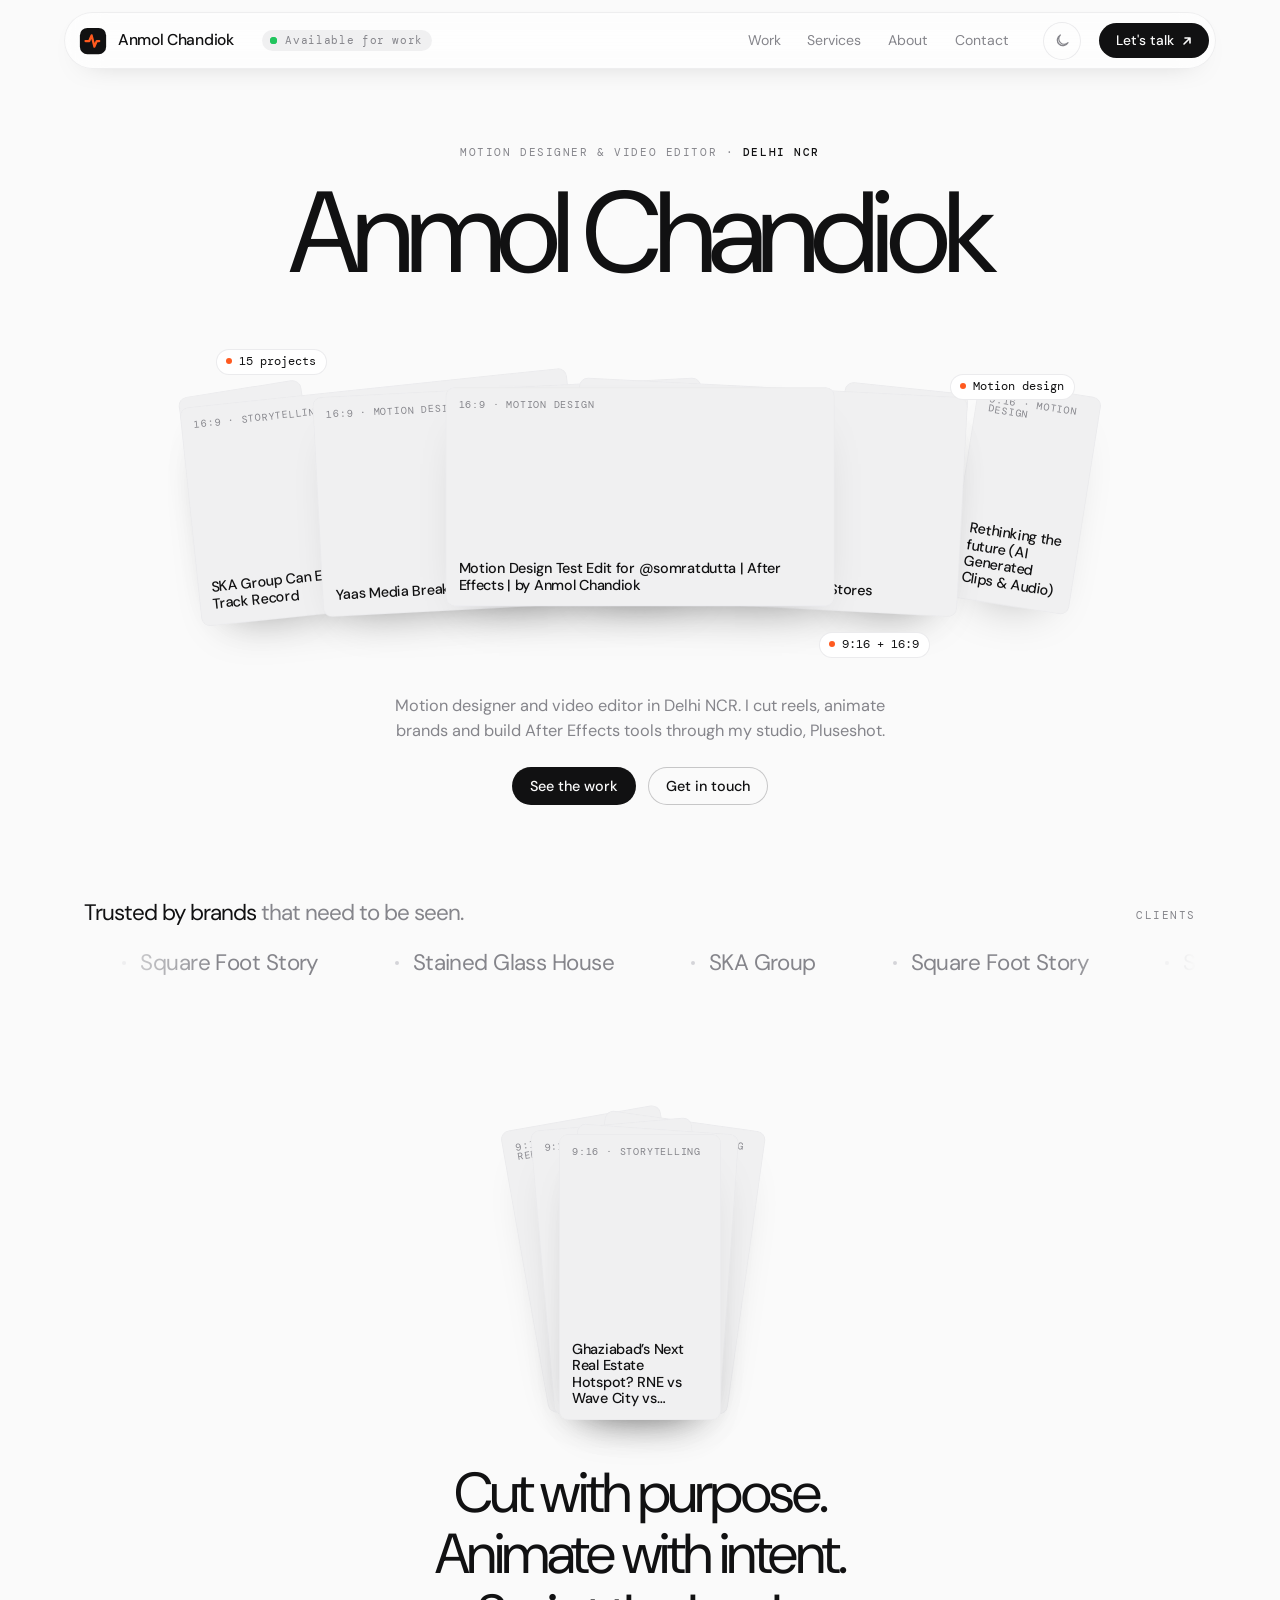
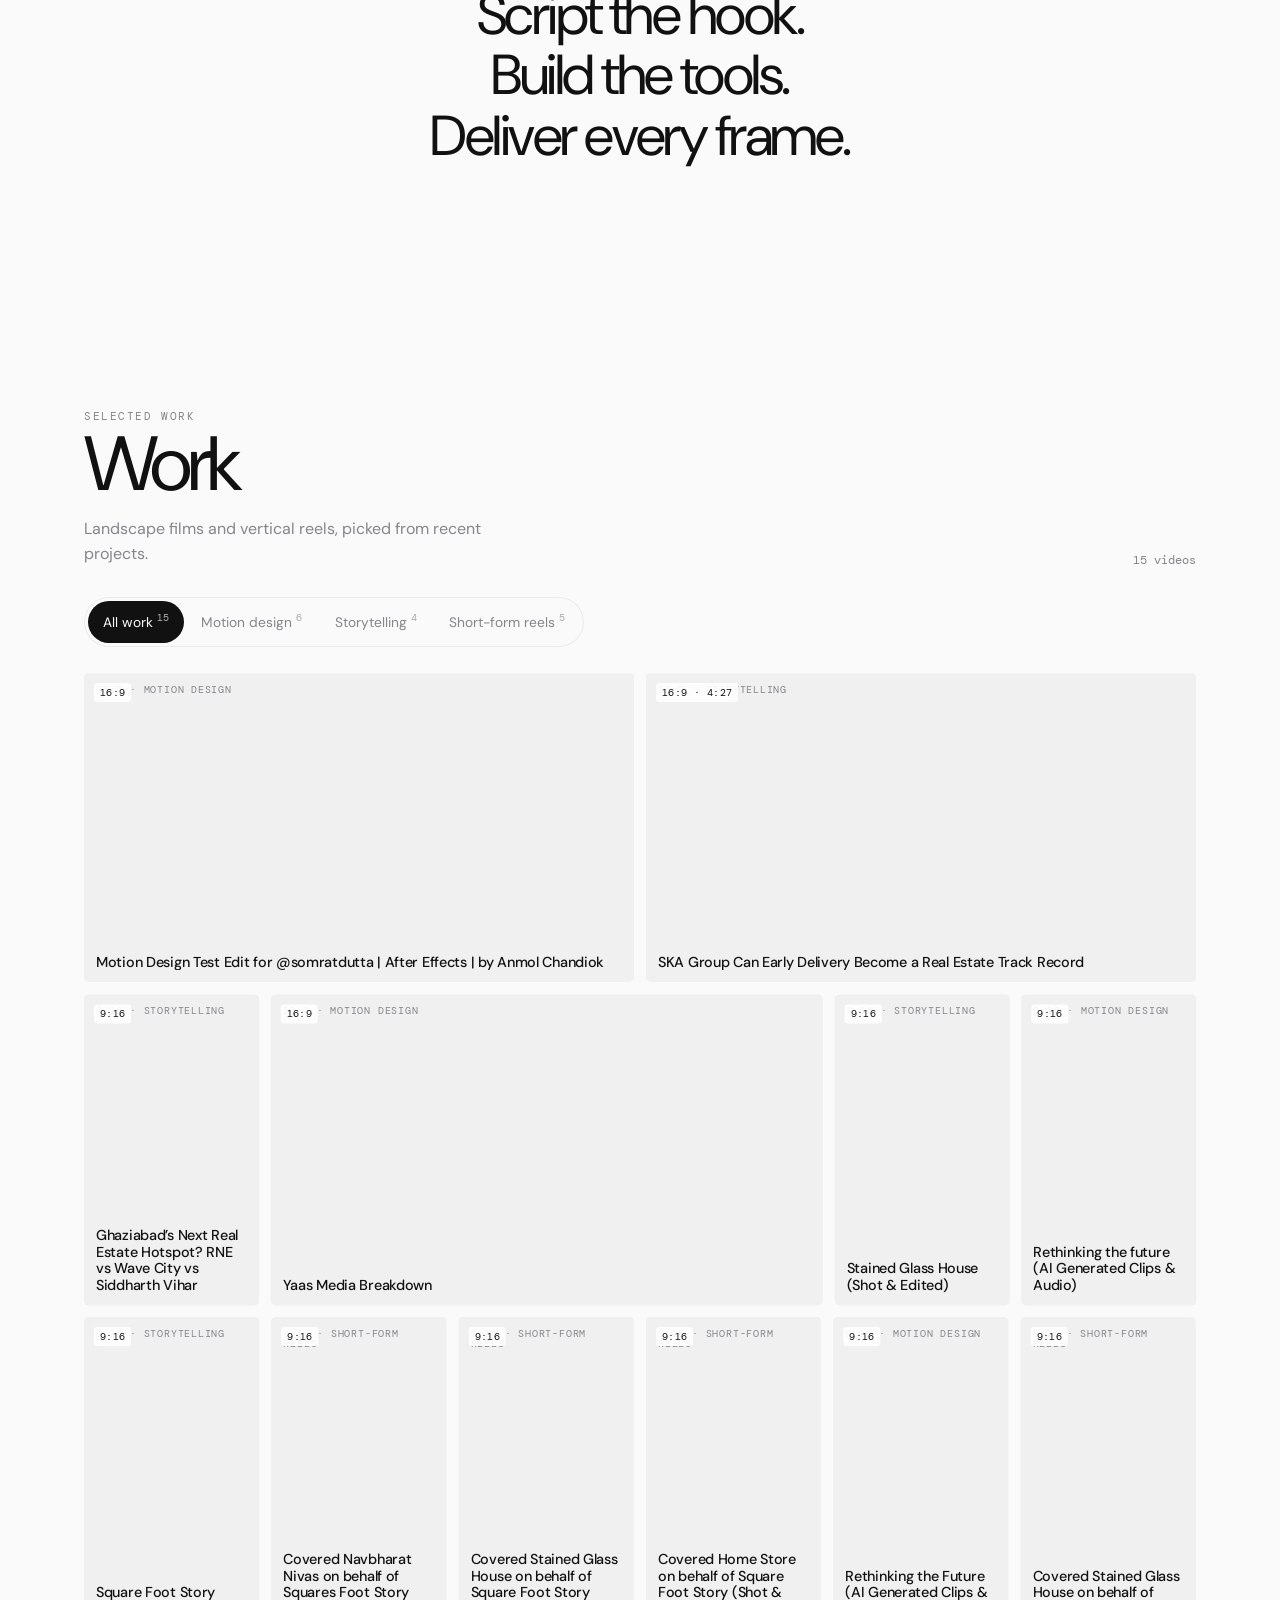
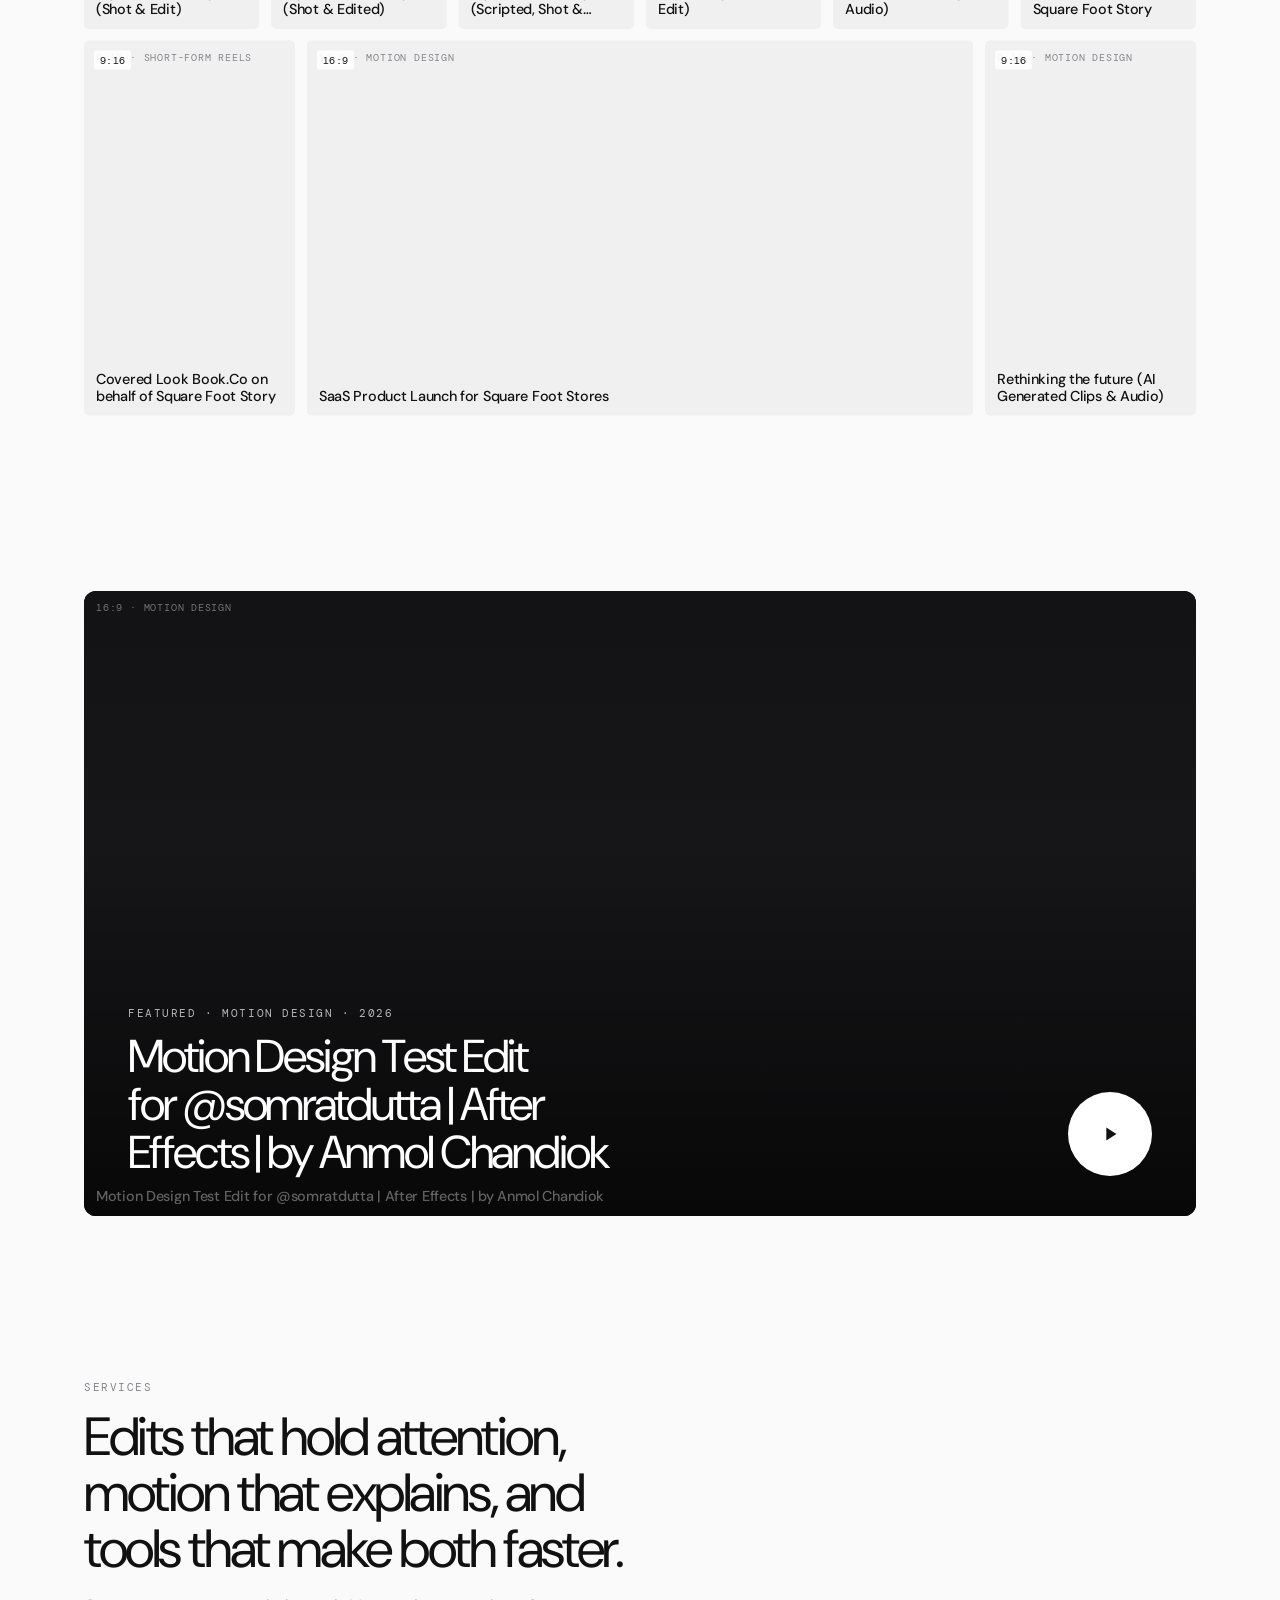
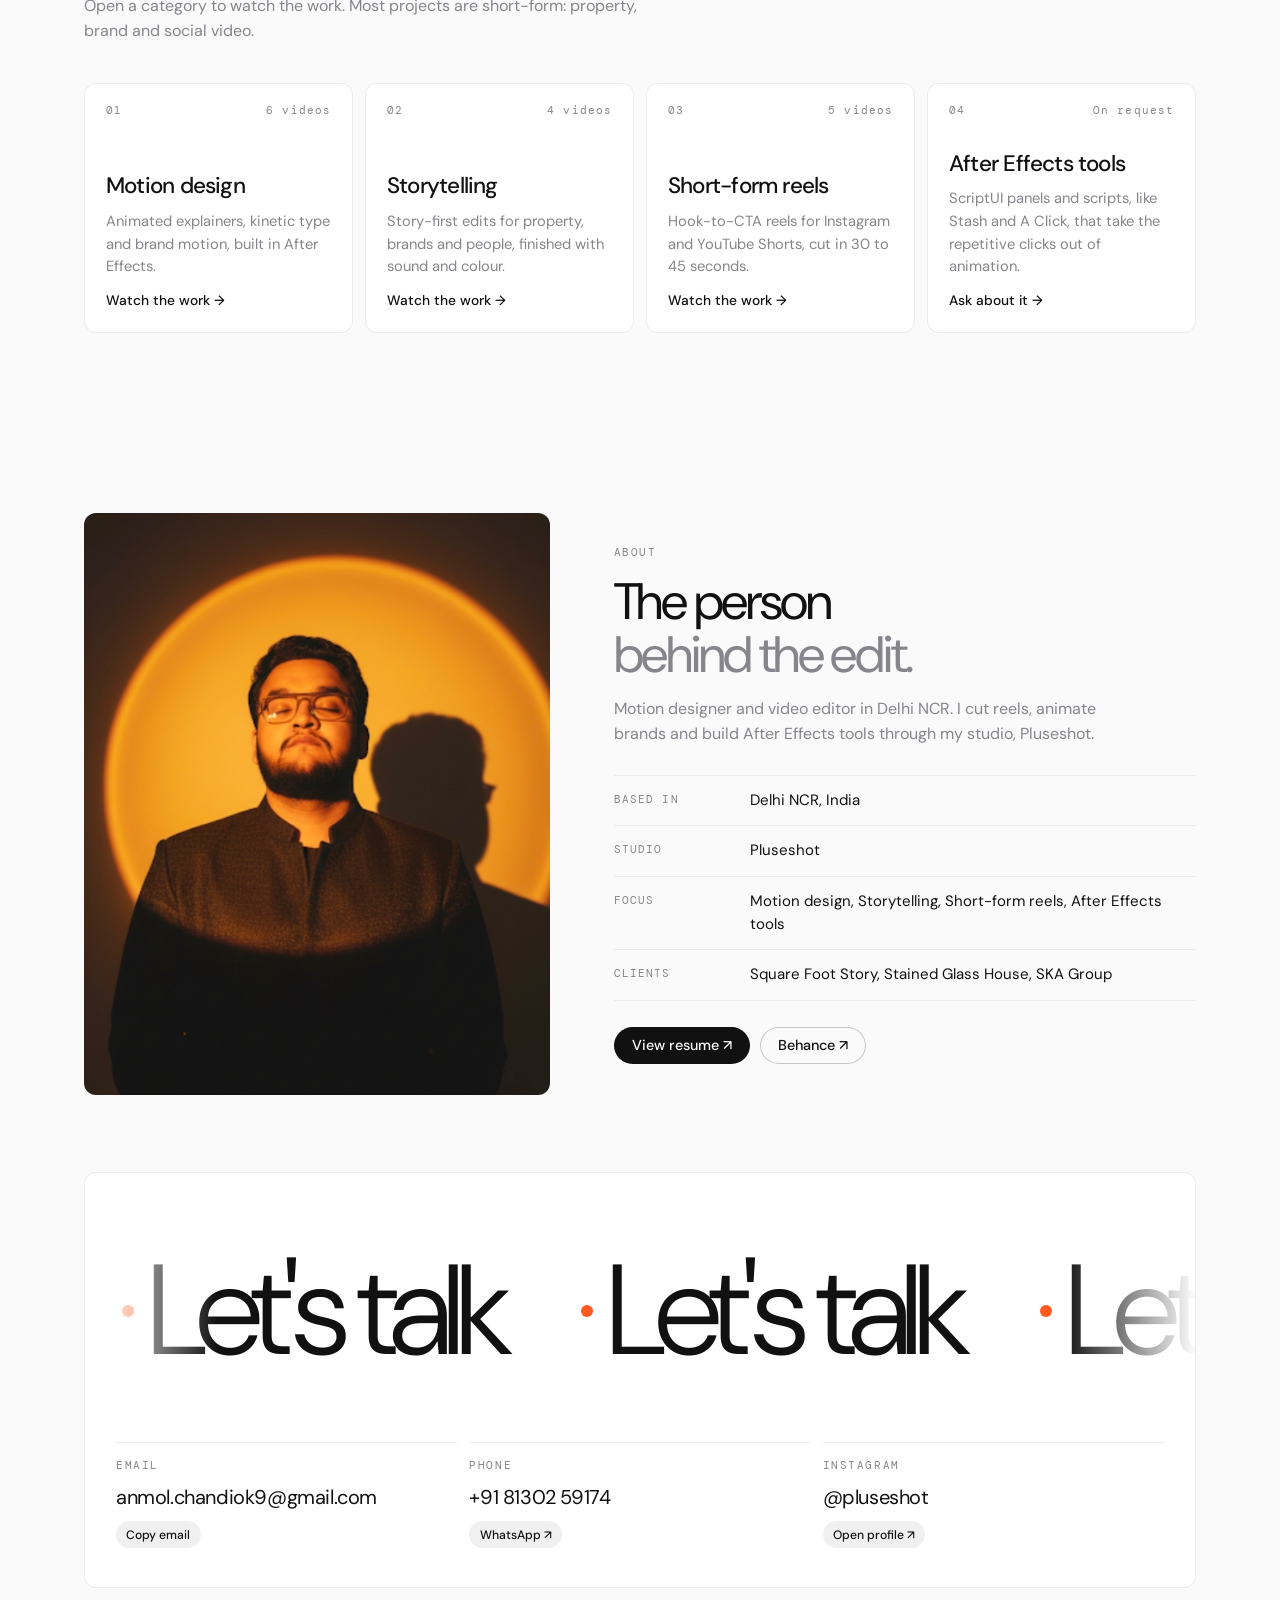
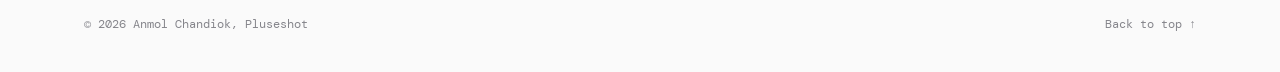
==== commit 51811c2e: "Hero bubbles: smoother GPU float, live project count instead of @pluseshot Co-Authored-By: Claude Op" ====
--- a/index.html
+++ b/index.html
@@ -116,7 +116,7 @@
 .hero-card{position:absolute;left:50%;top:50%;height:clamp(130px,17vw,220px);aspect-ratio:var(--ar);border-radius:8px;overflow:hidden;background:var(--tone);box-shadow:var(--lift);transform:translate(-50%,-50%) translateX(calc(var(--o) * min(10vw,130px))) rotate(calc(var(--o) * 3deg));z-index:calc(10 - var(--d));cursor:pointer}
 .js-motion .hero-card{transform:none}
 .hero-card img,.deck-card img{width:100%;height:100%;object-fit:cover}
-.bubble{position:absolute;z-index:20;padding:.5em .8em;border-radius:999px;font:400 .74rem/1 var(--f-mono);color:var(--ink);background:var(--surface);box-shadow:0 0 0 1px var(--line);white-space:nowrap}
+.bubble{position:absolute;z-index:20;will-change:transform;backface-visibility:hidden;-webkit-font-smoothing:subpixel-antialiased;padding:.5em .8em;border-radius:999px;font:400 .74rem/1 var(--f-mono);color:var(--ink);background:var(--surface);box-shadow:0 0 0 1px var(--line);white-space:nowrap}
 .bubble::before{content:"";display:inline-block;width:6px;height:6px;border-radius:50%;background:var(--accent);margin-right:7px;vertical-align:1px}
 .hero-sub{max-width:46ch;margin:clamp(24px,3vw,36px) auto 0;color:var(--muted);font-size:1.02rem}
 .hero-cta{display:flex;gap:12px;justify-content:center;flex-wrap:wrap;margin-top:24px}
@@ -286,7 +286,7 @@
     <h1 data-reveal="load" data-c="nav.brand">Anmol Chandiok</h1>
     <div class="fan">
       <div class="fan-inner" id="fan"></div>
-      <span class="bubble" style="left:12%;top:4%">@pluseshot</span>
+      <span class="bubble" style="left:12%;top:4%" id="bubble-count">15 projects</span>
       <span class="bubble" style="right:11%;top:12%">Motion design</span>
       <span class="bubble" style="right:24%;bottom:0">9:16 + 16:9</span>
     </div>
@@ -464,6 +464,8 @@
   if (social.youtube) aboutCta.push(`<a class="btn btn-ghost" href="${esc(social.youtube)}" target="_blank" rel="noopener">YouTube ↗</a>`);
   if (social.linkedin) aboutCta.push(`<a class="btn btn-ghost" href="${esc(social.linkedin)}" target="_blank" rel="noopener">LinkedIn ↗</a>`);
   $('about-cta').innerHTML = aboutCta.join('');
+
+  $('bubble-count').textContent = `${videos.length} ${videos.length === 1 ? 'project' : 'projects'}`;
 
   /* ---------- 3. Categories + services ---------- */
   const services = [1, 2, 3, 4, 5, 6].map(n => ({ name: clean(get(content, `services.item${n}Name`)), desc: clean(get(content, `services.item${n}Desc`)) })).filter(s => s.name);
@@ -709,9 +711,10 @@
       .from(front, { y: innerHeight * .7, rotation: -24, scale: .8, duration: 1.1, ease: 'power3.out' })
       .to(cards.filter(c => c !== front), { opacity: 1, scale: 1, duration: .35 }, '-=.25')
       .to(cards, { x: i => xs[i], y: i => Math.abs(i - cmid) * 10, rotation: i => (i - cmid) * 2.5, rotationY: i => (i - cmid) * -6, duration: 1.3, ease: 'expo.inOut', stagger: { each: .03, from: 'center' } }, '-=.05')
-      .from('.bubble', { scale: 0, opacity: 0, transformOrigin: '20% 100%', duration: .7, ease: 'back.out(2.2)', stagger: .12 }, '-=.6')
+      .from('.bubble', { scale: 0, opacity: 0, transformOrigin: '20% 100%', duration: .7, ease: 'back.out(2.2)', stagger: .12, force3D: true }, '-=.6')
       .add(() => {
-        gsap.utils.toArray('.bubble').forEach((b, i) => gsap.to(b, { y: -7, duration: 2 + i * .4, repeat: -1, yoyo: true, ease: 'sine.inOut' }));
+        // slow, GPU-composited drift (force3D keeps the text on its own layer so it glides instead of shimmering)
+        gsap.utils.toArray('.bubble').forEach((b, i) => gsap.fromTo(b, { y: 0, x: 0 }, { y: -6, x: i % 2 ? 2 : -2, duration: 3.2 + i * .7, delay: i * .4, repeat: -1, yoyo: true, ease: 'sine.inOut', force3D: true }));
         gsap.to(cards, { x: 0, y: 0, rotation: 0, rotationY: 0, ease: 'none', immediateRender: false, scrollTrigger: { trigger: '.fan', start: 'top 40%', end: 'bottom top', scrub: .6 } });
         gsap.to('.fan-inner', { scale: .72, yPercent: 30, opacity: .2, ease: 'none', scrollTrigger: { trigger: '.fan', start: 'top 30%', end: 'bottom top', scrub: .6 } });
       });
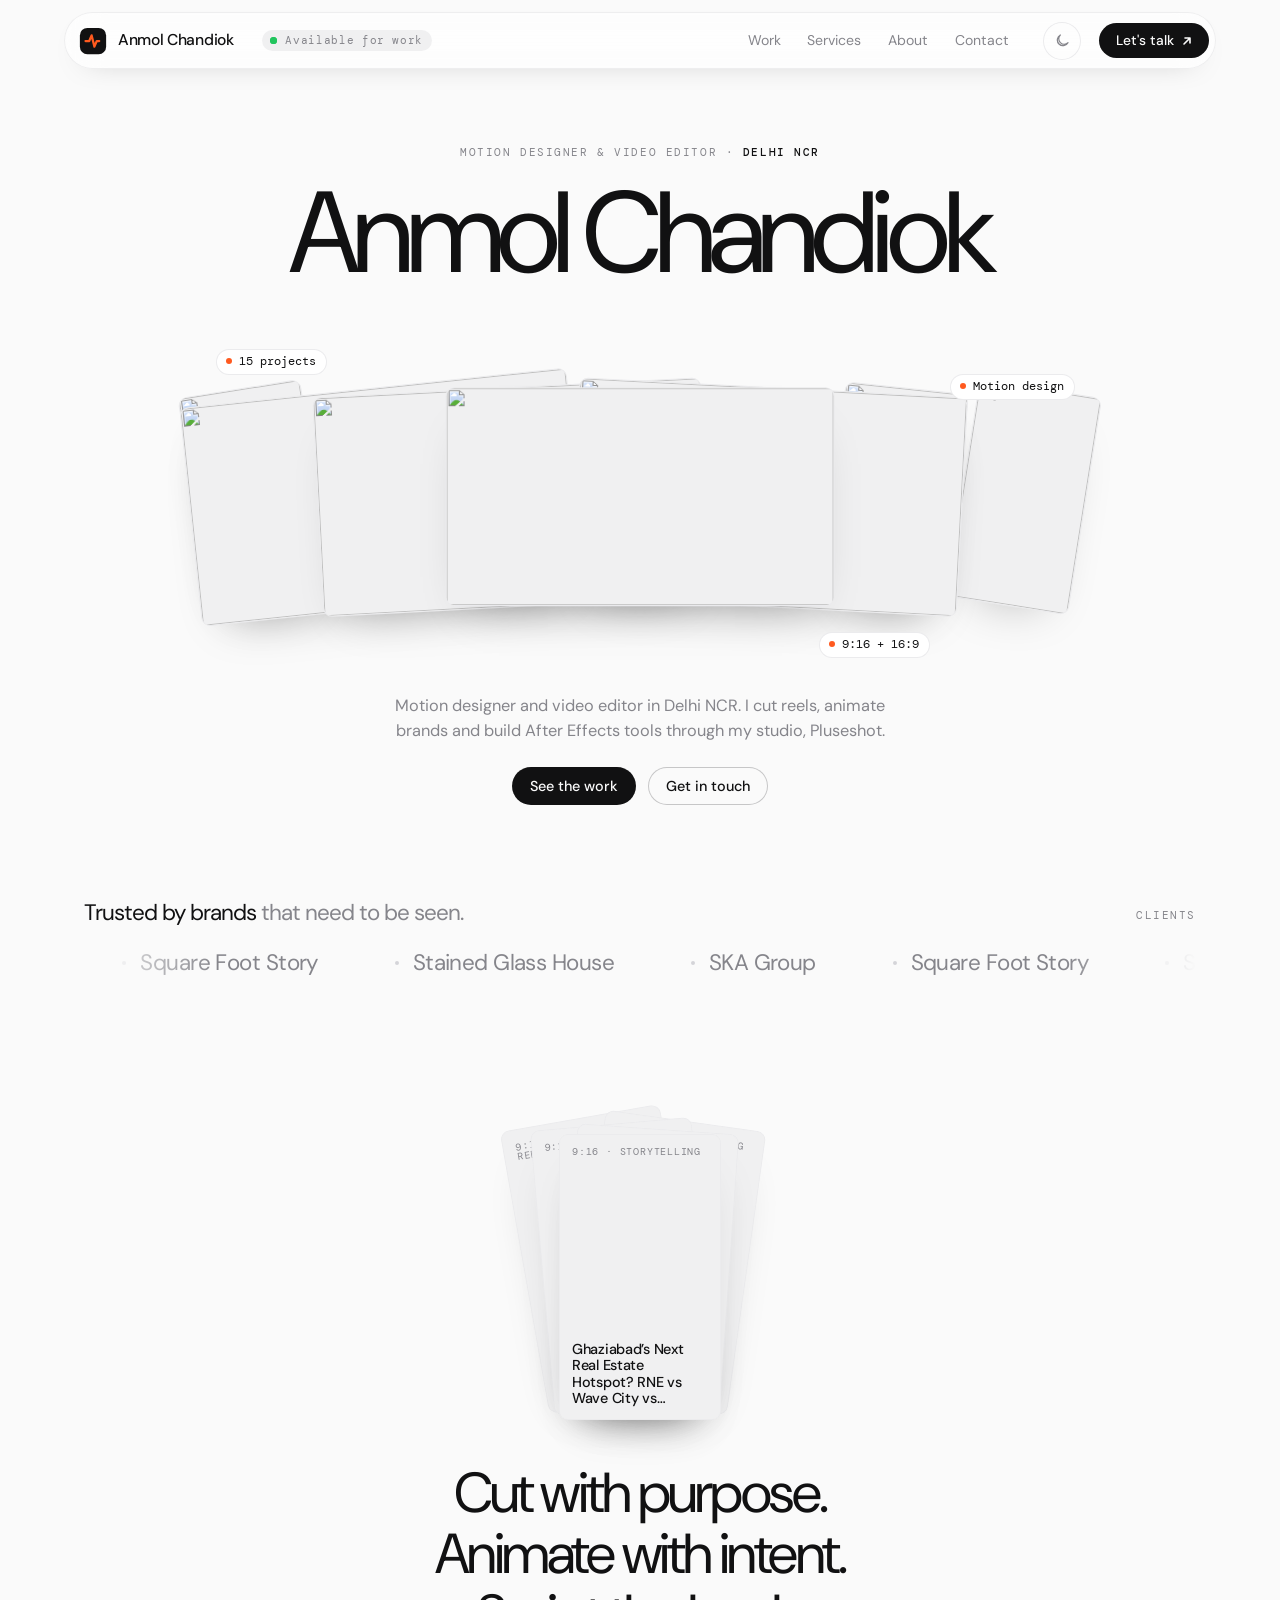
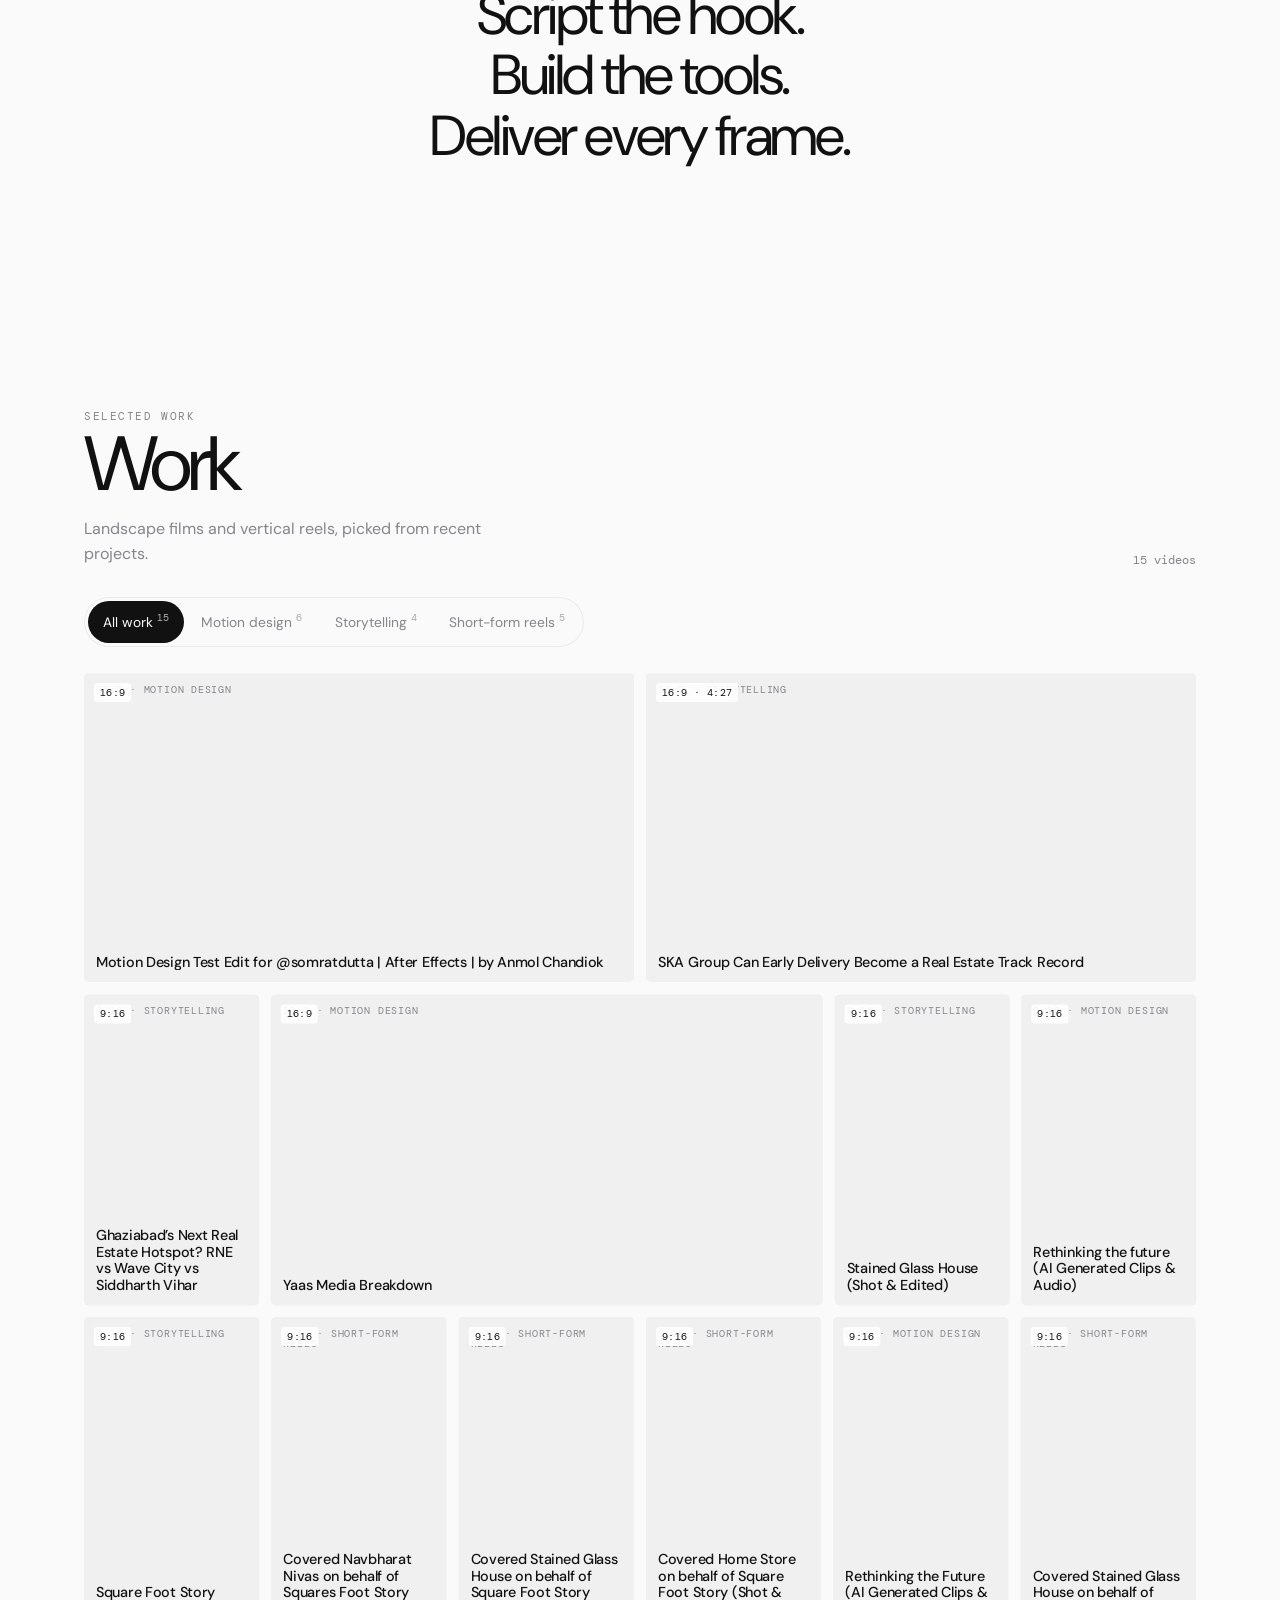
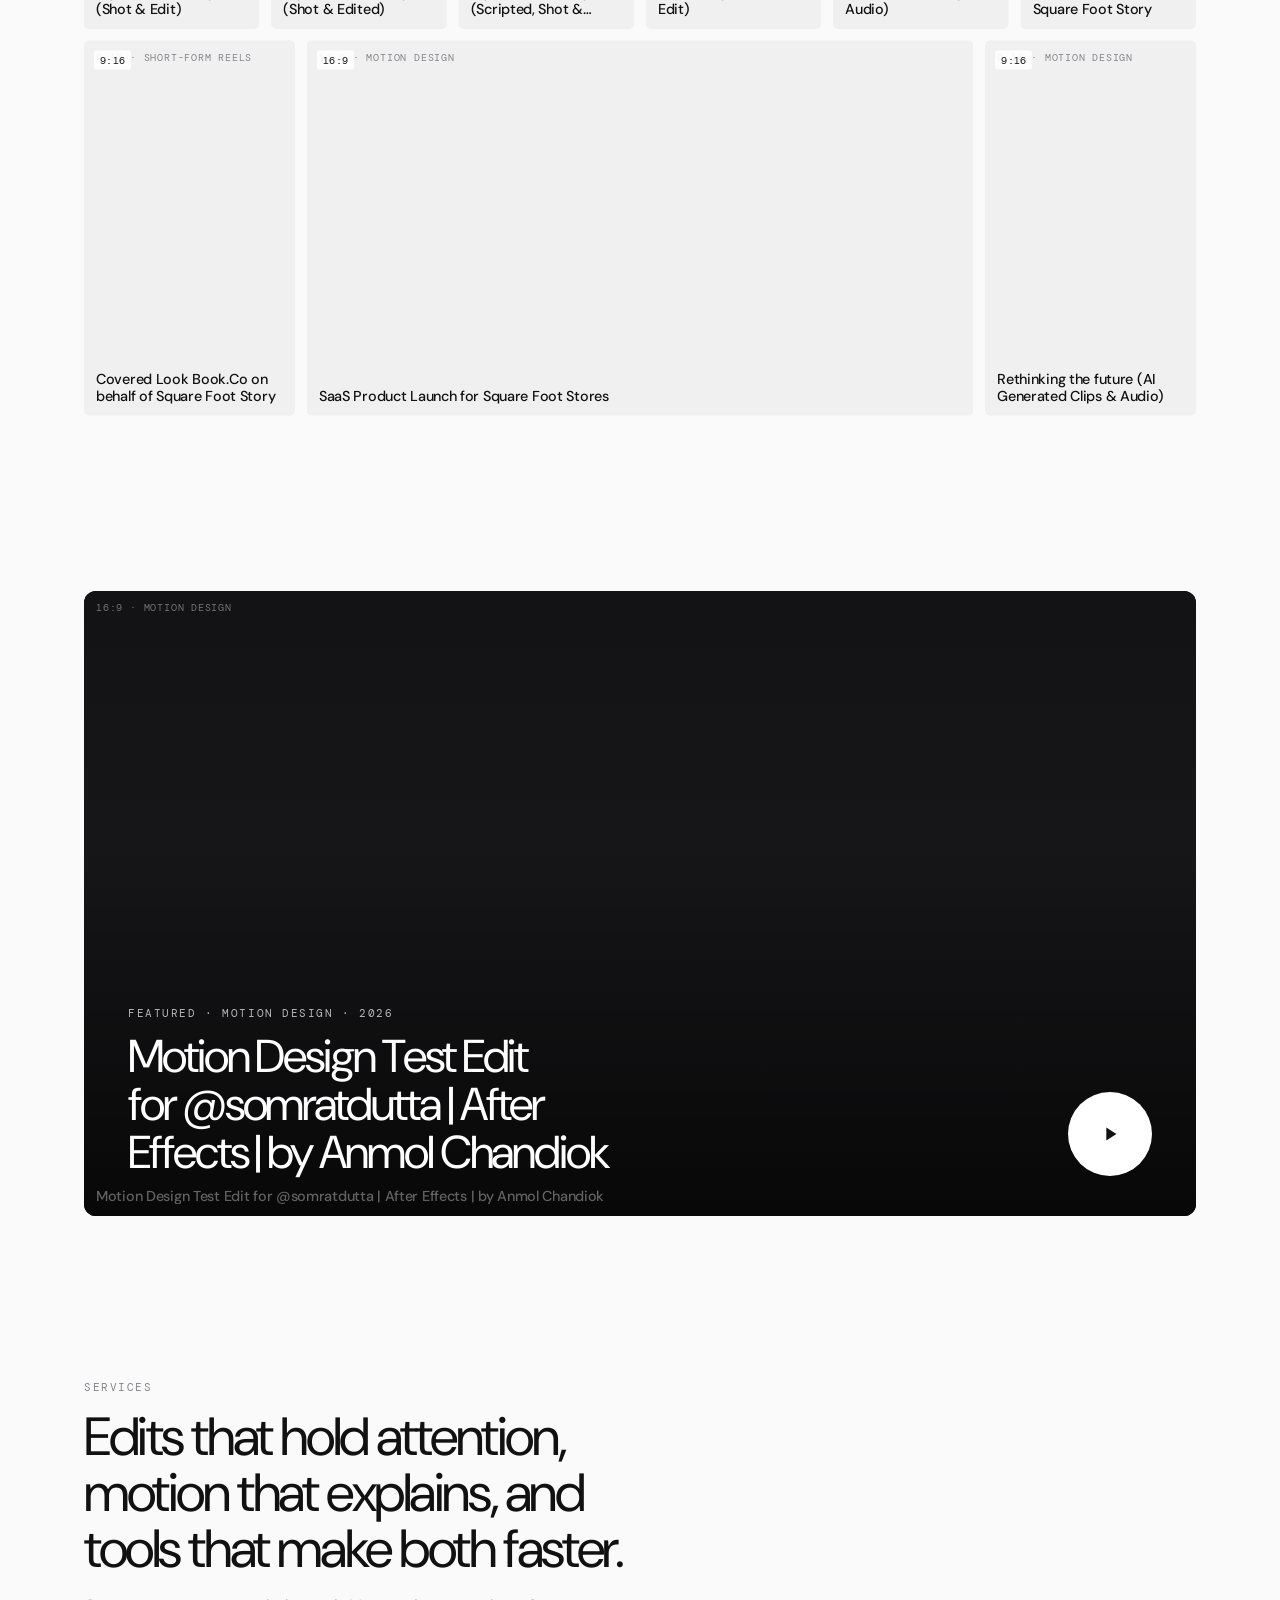
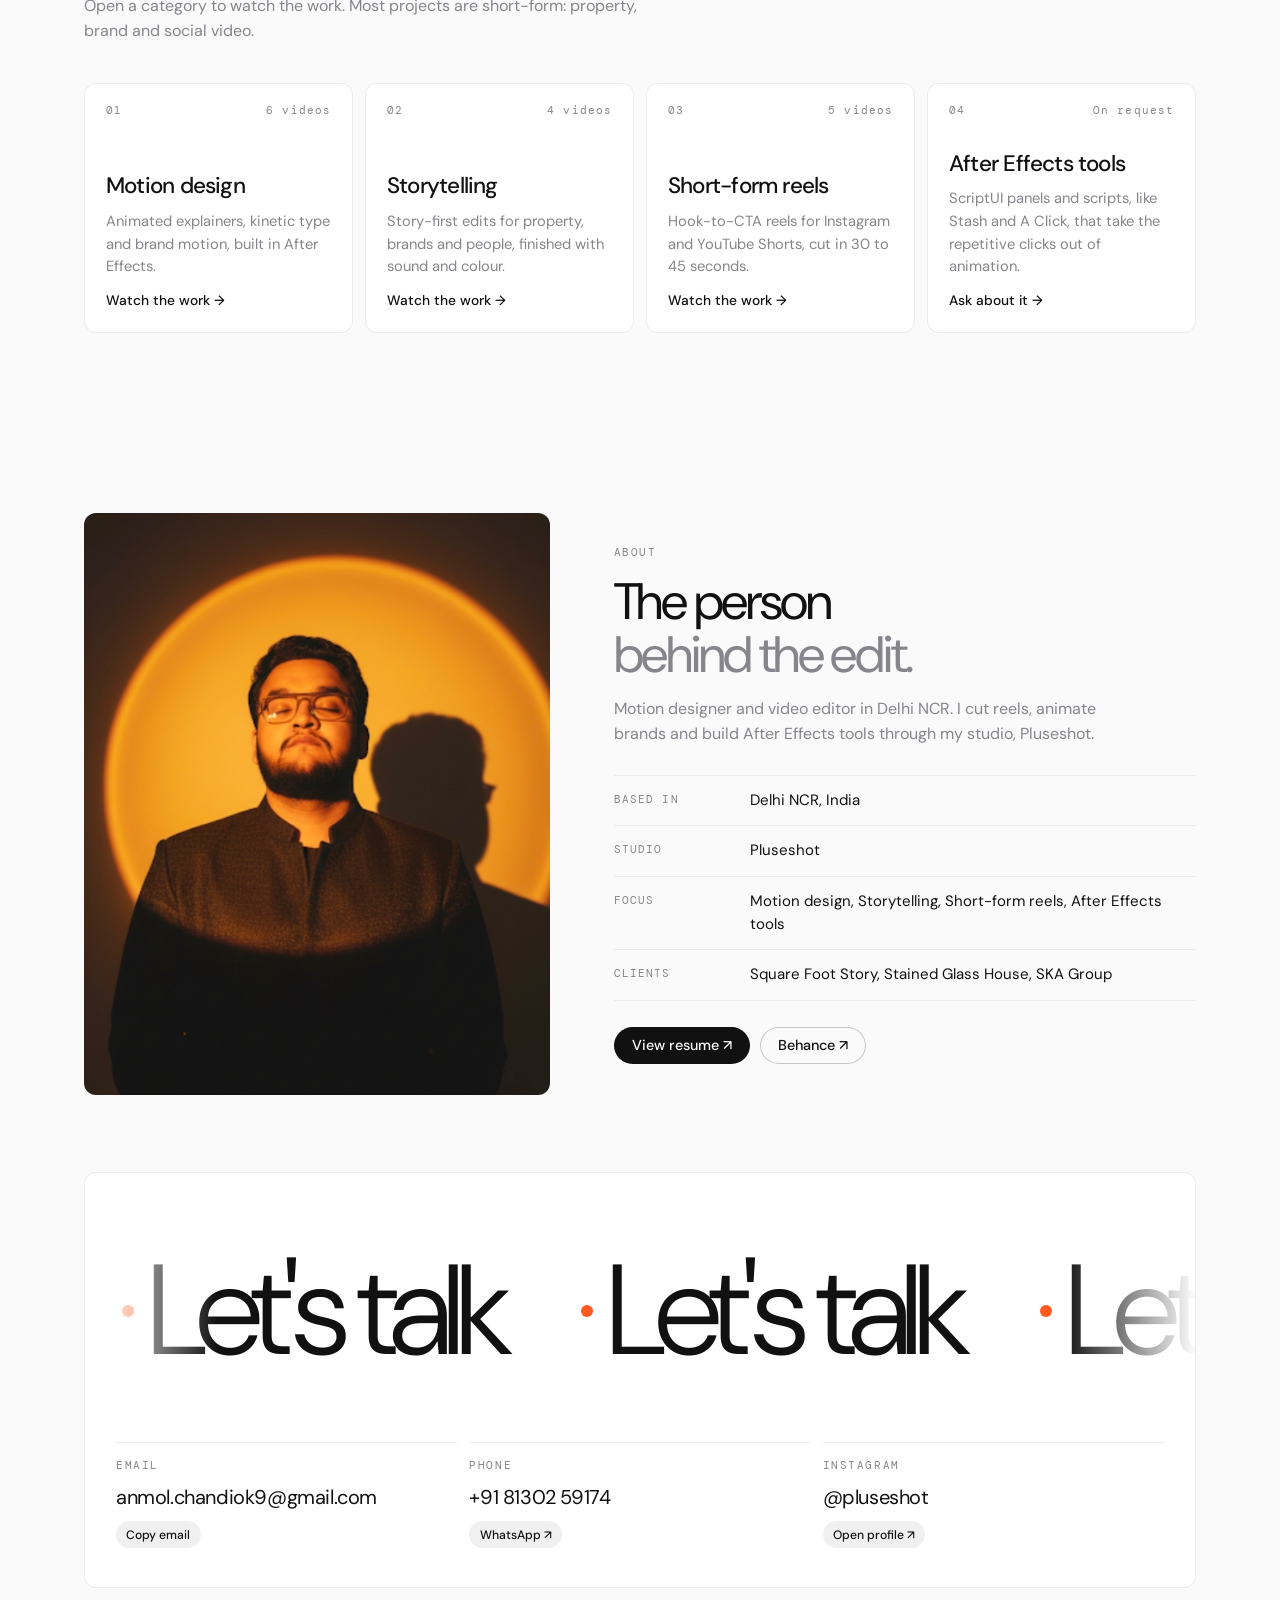
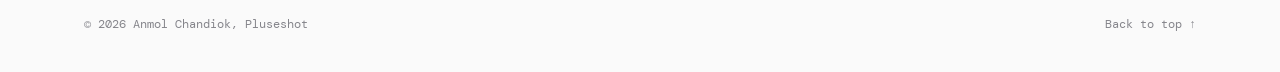
==== commit c5709b15: "Add preloader: drawn logo pulse, real-progress counter, curtain lift into the hero intro Counts data" ====
--- a/index.html
+++ b/index.html
@@ -108,6 +108,27 @@
 @media (max-width:820px){.nav-links{display:none}.theme-btn{margin-left:auto}.nav-in{gap:10px}}
 @media (max-width:380px){.logo span{font-size:.9rem}}
 
+/* preloader */
+html.loading,html.loading body{overflow:hidden}
+.loader{position:fixed;inset:0;z-index:200;background:var(--bg);color:var(--ink);display:grid;place-items:center;
+  transition:transform 1.1s cubic-bezier(.8,0,.15,1),border-radius 1.1s cubic-bezier(.8,0,.15,1);
+  animation:loader-failsafe .01s 7s forwards}   /* if scripts never run, get out of the way anyway */
+.loader.out{transform:translateY(-100%);border-radius:0 0 50% 50% / 0 0 14vh 14vh}
+@keyframes loader-failsafe{to{visibility:hidden;opacity:0}}
+.ld-mid{display:flex;flex-direction:column;align-items:center;gap:18px;transition:opacity .45s,transform .7s cubic-bezier(.6,0,.2,1)}
+.loader.out .ld-mid,.loader.out .ld-foot{opacity:0;transform:translateY(-40px)}
+.ld-mid svg{width:64px;height:64px}
+.ld-mid path{stroke-dasharray:32;stroke-dashoffset:32;animation:ld-draw 1.4s cubic-bezier(.6,0,.2,1) infinite}
+@keyframes ld-draw{0%{stroke-dashoffset:32}50%{stroke-dashoffset:0}100%{stroke-dashoffset:-32}}
+.ld-name{font-size:clamp(1.4rem,3vw,2rem);letter-spacing:-.045em;line-height:1.25;overflow:hidden;padding-bottom:.08em}
+.ld-name span{display:inline-block;animation:ld-rise .9s cubic-bezier(.2,.8,.2,1) both}
+@keyframes ld-rise{from{transform:translateY(105%)}}
+.ld-foot{position:absolute;left:var(--gutter);right:var(--gutter);bottom:calc(28px + env(safe-area-inset-bottom,0px));display:flex;justify-content:space-between;align-items:end;gap:16px;transition:opacity .45s,transform .7s cubic-bezier(.6,0,.2,1)}
+.ld-count{font:300 clamp(3rem,9vw,7rem)/.8 var(--f-sans);letter-spacing:-.06em;font-variant-numeric:tabular-nums}
+.ld-count sup{font:400 .7rem var(--f-mono);letter-spacing:.1em;vertical-align:top;margin-left:6px;color:var(--muted)}
+.ld-bar{position:absolute;left:0;right:0;bottom:0;height:2px;background:var(--line)}
+.ld-bar b{display:block;height:100%;width:100%;background:var(--accent);transform:scaleX(0);transform-origin:left}
+
 /* hero */
 .hero{padding-top:clamp(120px,16vh,170px);text-align:center;overflow-x:clip}
 .hero h1{font-size:clamp(3rem,9vw,7.4rem);letter-spacing:-.06em;line-height:.95;margin-top:18px}
@@ -259,6 +280,17 @@
 </style>
 </head>
 <body>
+<div class="loader" id="loader" aria-hidden="true">
+  <div class="ld-mid">
+    <svg viewBox="0 0 32 32"><rect x="2" y="2" width="28" height="28" rx="8" fill="var(--ink)"/><path d="M8 16h4l2.5-6 3 12 2.5-6h4" stroke="var(--accent)" stroke-width="2.4" fill="none" stroke-linecap="round" stroke-linejoin="round"/></svg>
+    <p class="ld-name"><span>Anmol Chandiok</span></p>
+  </div>
+  <div class="ld-foot">
+    <span class="eyebrow">Rendering<br><b>Motion · Edit · Story</b></span>
+    <span class="ld-count"><span id="ld-count">0</span><sup>%</sup></span>
+  </div>
+  <div class="ld-bar"><b id="ld-bar"></b></div>
+</div>
 
 
 <header class="nav" id="nav">
@@ -405,6 +437,36 @@
     try { localStorage.setItem('anmol-theme', next); } catch (e) {}
   });
 
+  /* ---------- 0a. Preloader: counts real progress (data, fonts, hero thumbnails), never less than a beat, never stuck ---------- */
+  const L = (() => {
+    const el = $('loader'), html = document.documentElement;
+    let resolve; const done = new Promise(r => resolve = r);
+    if (!el) { resolve(); return { set() {}, done }; }
+    html.classList.add('loading');
+    let seen = false; try { seen = sessionStorage.getItem('anmol-loader') === '1'; sessionStorage.setItem('anmol-loader', '1'); } catch (e) {}
+    const minTime = reduce ? 0 : seen ? 450 : 1700, t0 = performance.now();
+    let target = 0, shown = 0;
+    const count = $('ld-count'), bar = $('ld-bar');
+    setTimeout(() => target = 1, 5000);   // slow network: don't hold the page hostage
+    (function tick() {
+      const goal = Math.min(target, minTime ? (performance.now() - t0) / minTime : 1);
+      shown += (goal - shown) * .14; if (goal - shown < .003) shown = goal;
+      count.textContent = Math.round(shown * 100); bar.style.transform = `scaleX(${shown})`;
+      if (shown < 1) return requestAnimationFrame(tick);
+      setTimeout(finish, reduce ? 0 : 180);
+    })();
+    let finished = false;
+    function finish() {
+      if (finished) return; finished = true;
+      el.classList.add('out'); html.classList.remove('loading');
+      setTimeout(resolve, reduce ? 0 : 420);   // hero starts while the curtain is still lifting
+      setTimeout(() => el.remove(), reduce ? 0 : 1300);
+    }
+    setTimeout(finish, 6500);   // hard exit that doesn't rely on animation frames
+    return { set: v => { target = Math.max(target, v); }, done };
+  })();
+  L.set(.15);
+
   /* ---------- 0b. Nav: solid once scrolled, hides going down / returns going up, highlights the current section ---------- */
   const nav = $('nav'), navLinks = [...document.querySelectorAll('#nav-links a')], ind = document.querySelector('.nav-ind');
   let lastY = scrollY;
@@ -426,6 +488,7 @@
     getJSON('data/content.json', FB.content || {}), getJSON('data/videos.json', FB.videos || {}),
     getJSON('data/social.json', FB.social || {}), getJSON('data/profile.json', FB.profile || {}), getJSON('data/resume.json', FB.resume || {})
   ]);
+  L.set(.55);
   const videos = (Array.isArray(vjson) ? vjson : (vjson.videos || [])).filter(v => v && !v.hidden && (v.id || v.src || v.externalUrl));
 
   // aspect "9:16" / "16:9" / "1:1" / "4:5" -> width / height
@@ -489,6 +552,10 @@
   const fanItems = slots.filter(Boolean);
   const fmid = (fanItems.length - 1) / 2;
   $('fan').innerHTML = fanItems.map((v, i) => `<div class="hero-card" data-i="${v._i}" style="--ar:${v._ar};--o:${i - fmid};--d:${Math.abs(i - fmid)}" aria-hidden="true">${img(v)}</div>`).join('');
+  Promise.all([
+    ...[...$('fan').querySelectorAll('img')].map(im => im.complete ? 0 : new Promise(r => { im.onload = im.onerror = r; })),
+    document.fonts ? document.fonts.ready : 0
+  ]).then(() => L.set(1));
   const verts = videos.filter(v => v._ar < 1); const deckPick = (verts.length >= 3 ? verts : videos).slice(0, 5);
   $('deck').innerHTML = deckPick.map((v, i) => `<div class="deck-card" style="z-index:${10 - i};transform:rotate(${i ? (i % 2 ? 4 : -5) * Math.ceil(i / 2) : 0}deg) translate(${i ? (i % 2 ? 1 : -1) * 8 * i : 0}px,${-6 * i}px)">${img(v)}</div>`).join('');
 
@@ -660,6 +727,7 @@
     lenis.on('scroll', ScrollTrigger.update);
     lenis.on('scroll', () => { spy(); revealTiles(); });
     gsap.ticker.add(t => lenis.raf(t * 1000)); gsap.ticker.lagSmoothing(0);
+    lenis.stop(); L.done.then(() => lenis.start());
     document.querySelectorAll('a[href^="#"]').forEach(a => a.addEventListener('click', e => {
       const id = a.getAttribute('href'); const el = id.length > 1 ? document.querySelector(id) : document.body;
       if (el) { e.preventDefault(); lenis.scrollTo(id === '#top' ? 0 : el, { offset: -80, duration: 1.4 }); }
@@ -687,7 +755,7 @@
     { opacity: 1, filter: 'blur(0px)', yPercent: 0, duration: 1, ease: 'power3.out', stagger: .04, ...extra });
   document.querySelectorAll('[data-reveal]').forEach(el => {
     const w = splitWords(el);
-    el.dataset.reveal === 'load' ? blurIn(w, { delay: .1, stagger: .06 }) : blurIn(w, { scrollTrigger: { trigger: el, start: 'top 88%', once: true } });
+    el.dataset.reveal === 'load' ? (gsap.set(w, { opacity: .12, filter: 'blur(10px)', yPercent: 35 }), L.done.then(() => blurIn(w, { delay: .05, stagger: .06 }))) : blurIn(w, { scrollTrigger: { trigger: el, start: 'top 88%', once: true } });
   });
 
   // Hero: centre card flies up, the rest join, then all fan out in 3D
@@ -707,7 +775,7 @@
     const xs = fanX();
     gsap.set(cards, { xPercent: -50, yPercent: -50, transformPerspective: 1400 });
     gsap.set(cards.filter(c => c !== front), { opacity: 0, scale: .92 });
-    gsap.timeline({ delay: .25 })
+    L.done.then(() => gsap.timeline({ delay: .2 })
       .from(front, { y: innerHeight * .7, rotation: -24, scale: .8, duration: 1.1, ease: 'power3.out' })
       .to(cards.filter(c => c !== front), { opacity: 1, scale: 1, duration: .35 }, '-=.25')
       .to(cards, { x: i => xs[i], y: i => Math.abs(i - cmid) * 10, rotation: i => (i - cmid) * 2.5, rotationY: i => (i - cmid) * -6, duration: 1.3, ease: 'expo.inOut', stagger: { each: .03, from: 'center' } }, '-=.05')
@@ -717,7 +785,7 @@
         gsap.utils.toArray('.bubble').forEach((b, i) => gsap.fromTo(b, { y: 0, x: 0 }, { y: -6, x: i % 2 ? 2 : -2, duration: 3.2 + i * .7, delay: i * .4, repeat: -1, yoyo: true, ease: 'sine.inOut', force3D: true }));
         gsap.to(cards, { x: 0, y: 0, rotation: 0, rotationY: 0, ease: 'none', immediateRender: false, scrollTrigger: { trigger: '.fan', start: 'top 40%', end: 'bottom top', scrub: .6 } });
         gsap.to('.fan-inner', { scale: .72, yPercent: 30, opacity: .2, ease: 'none', scrollTrigger: { trigger: '.fan', start: 'top 30%', end: 'bottom top', scrub: .6 } });
-      });
+      }));
   }
 
   // Statement: pinned, lines light up while the deck shuffles away
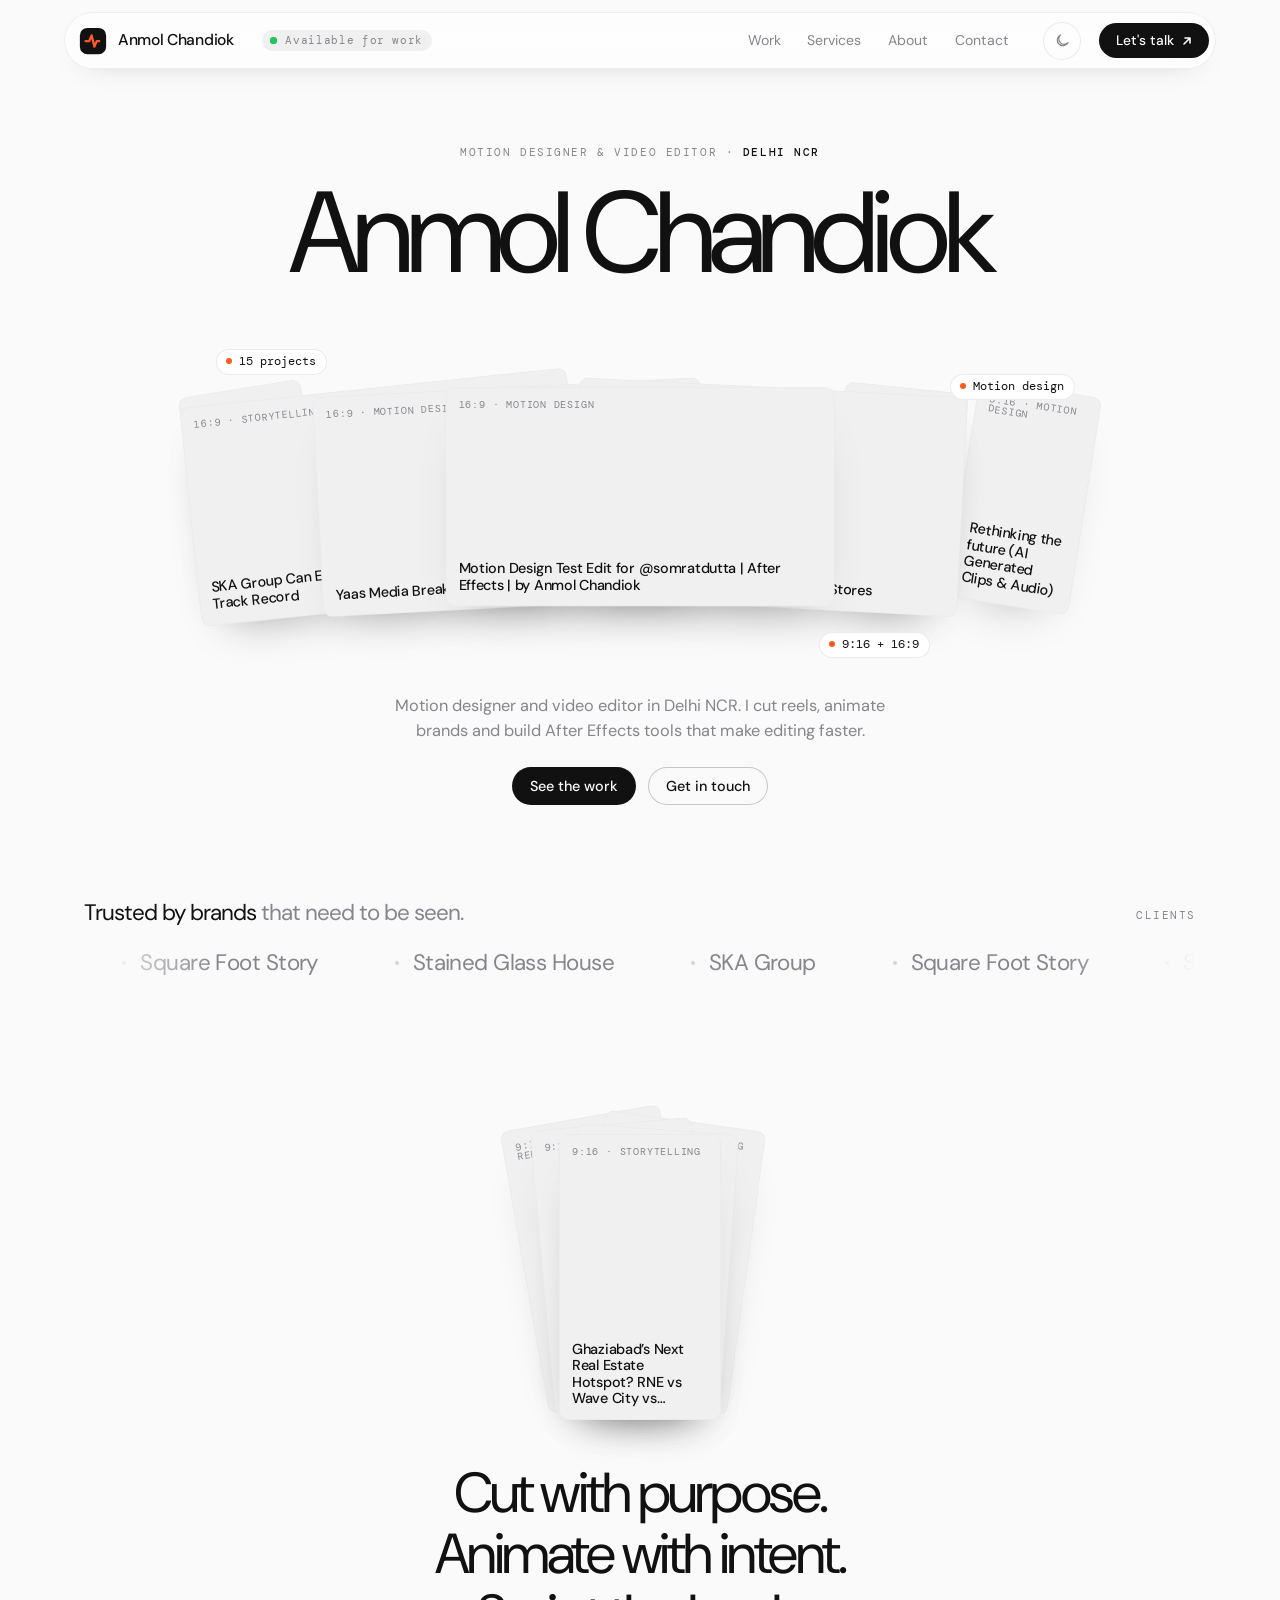
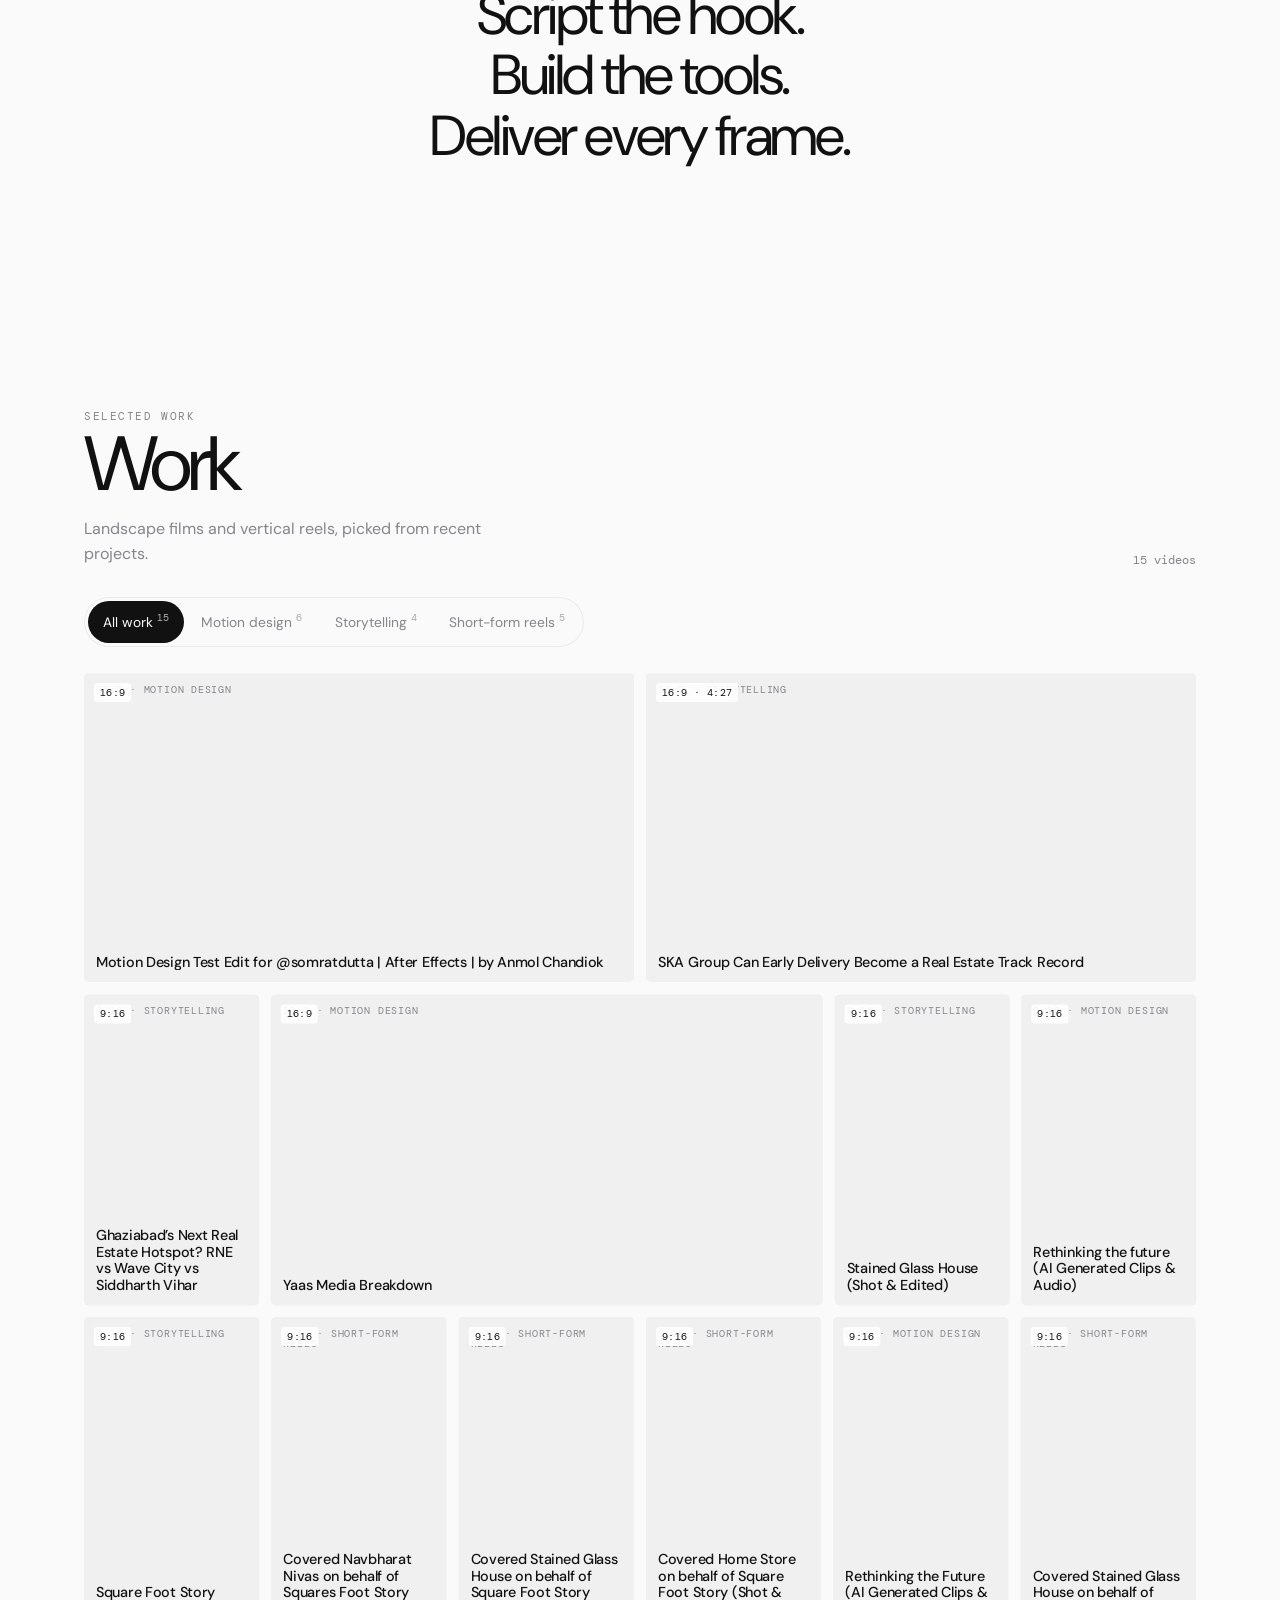
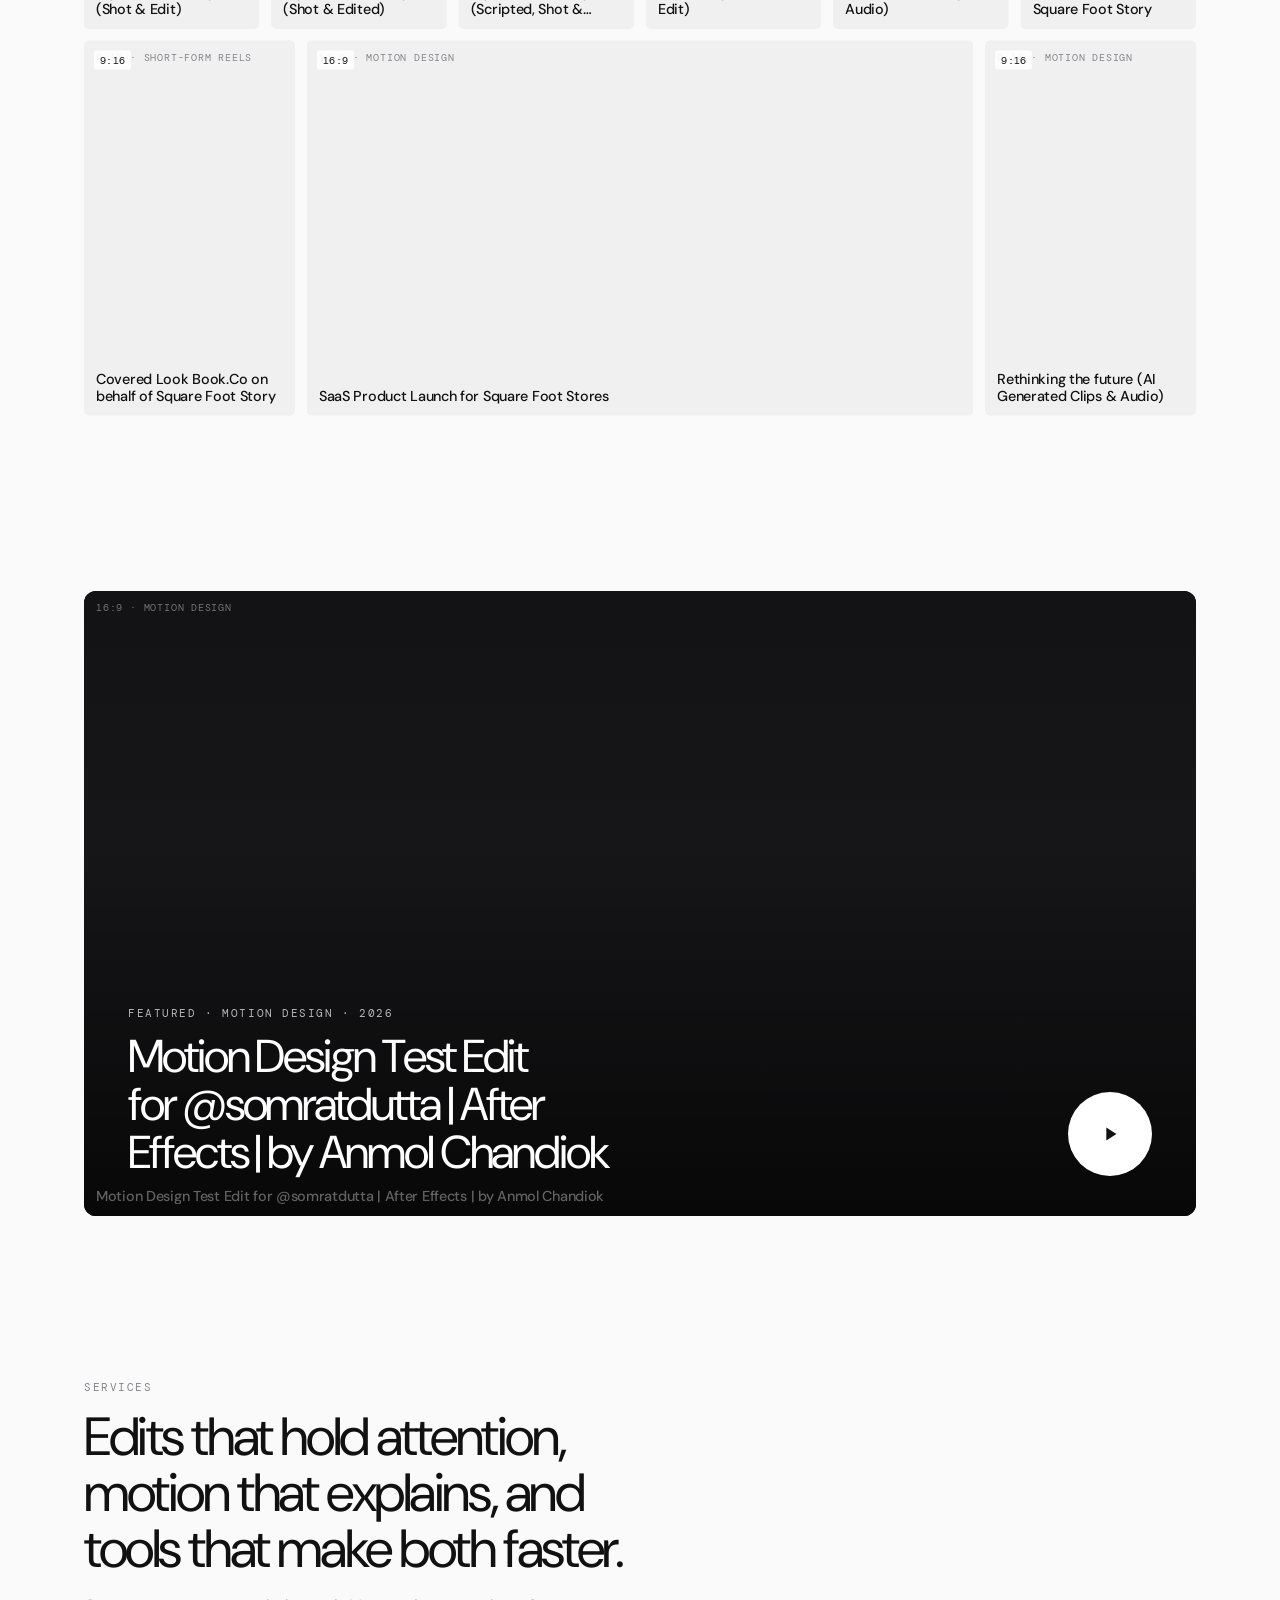
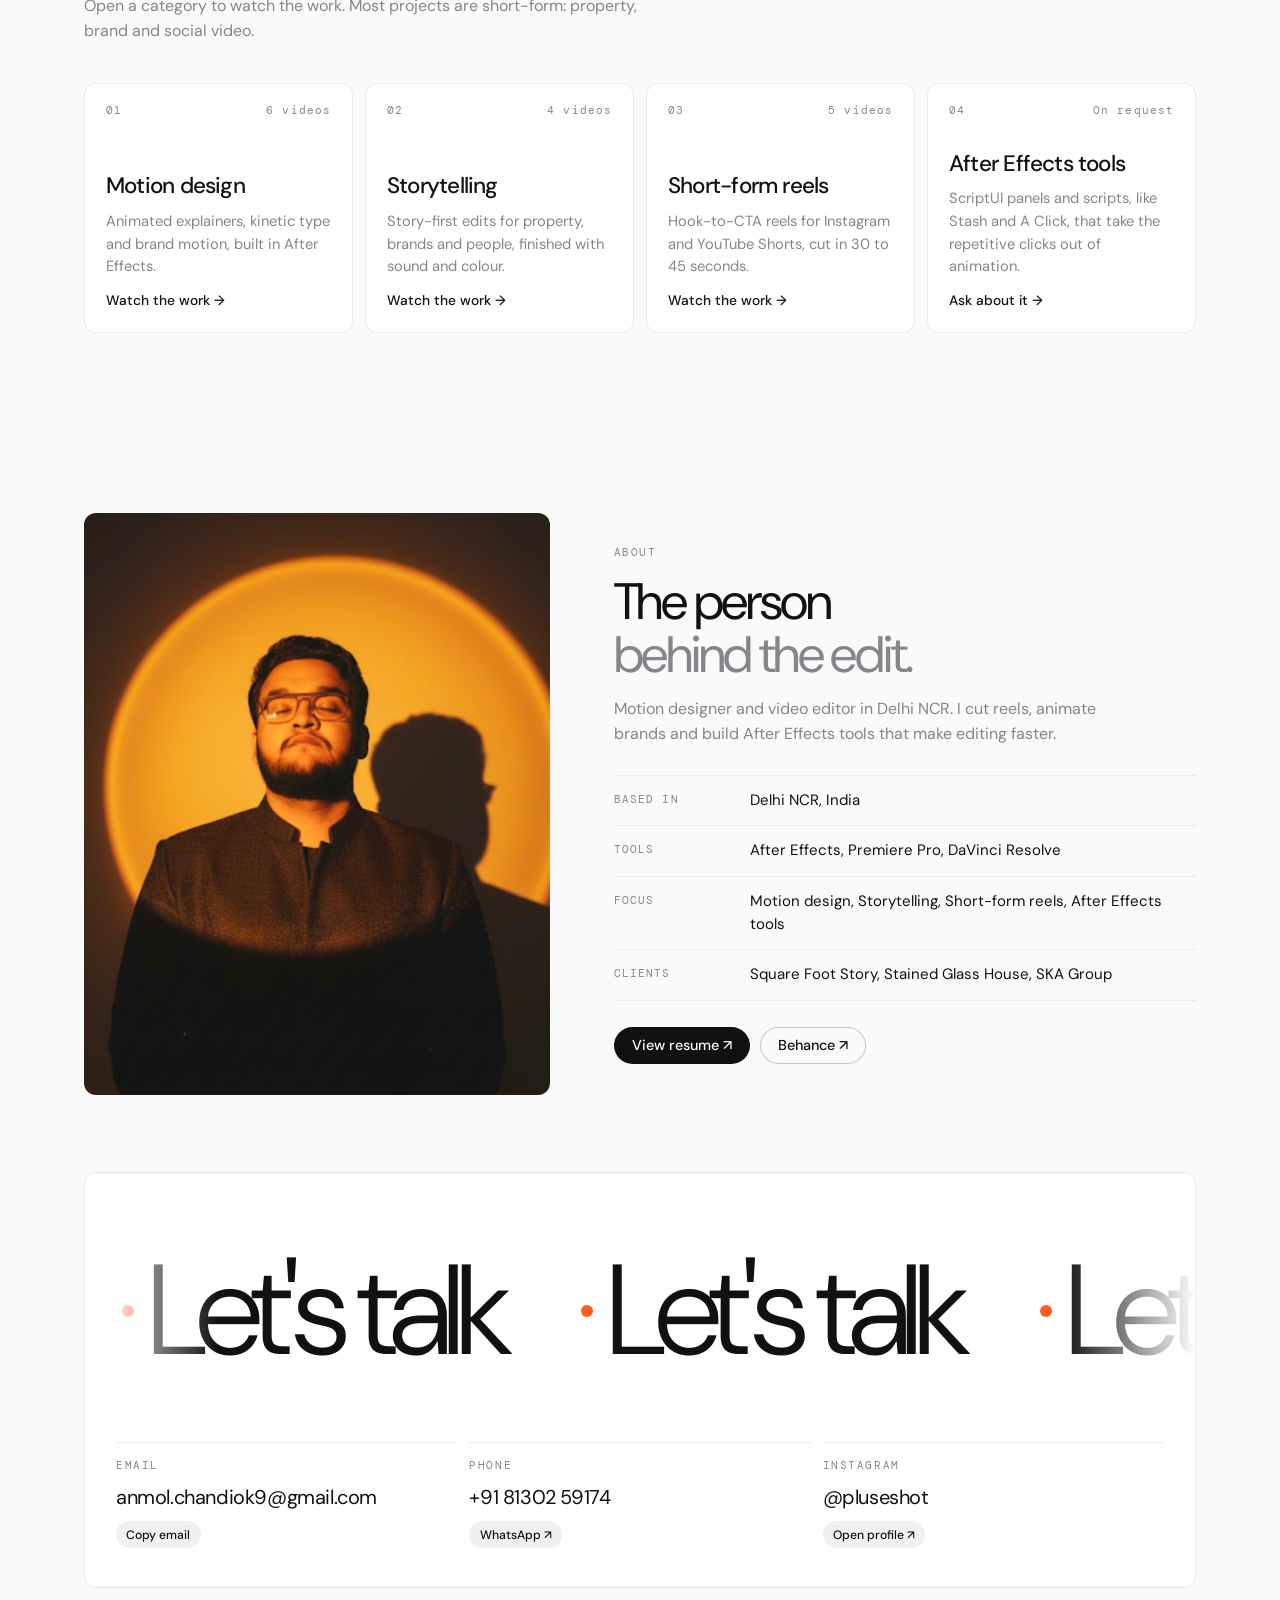
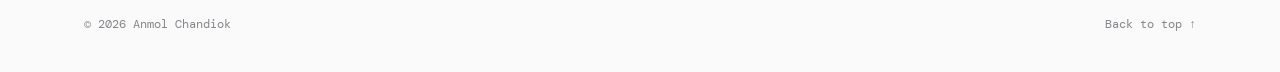
==== commit c0058b68: "Frame-morph preloader, light mode by default, drop Pluseshot branding - Preloader: 9:16 <-> 16:9 fra" ====
--- a/index.html
+++ b/index.html
@@ -4,20 +4,19 @@
 <meta charset="utf-8">
 <meta name="viewport" content="width=device-width,initial-scale=1,viewport-fit=cover">
 <title>Anmol Chandiok — Motion designer &amp; video editor</title>
-<meta name="description" content="Anmol Chandiok is a motion designer and video editor in Delhi NCR, running the studio Pluseshot.">
+<meta name="description" content="Anmol Chandiok is a motion designer and video editor in Delhi NCR, cutting reels, animating brands and building After Effects tools.">
 <meta property="og:title" content="Anmol Chandiok — Motion designer &amp; video editor">
-<meta property="og:description" content="Reels, brand motion and After Effects tools from Delhi NCR, through the studio Pluseshot.">
+<meta property="og:description" content="Reels, brand motion and After Effects tools from Delhi NCR.">
 <meta property="og:type" content="website">
 <meta property="og:image" content="media/profile-1784040982966.jpg">
-<meta name="theme-color" content="#fafafa" media="(prefers-color-scheme: light)">
-<meta name="theme-color" content="#0b0b0c" media="(prefers-color-scheme: dark)">
+<meta name="theme-color" content="#fafafa">
 <link rel="icon" href="data:image/svg+xml,%3Csvg xmlns='http://www.w3.org/2000/svg' viewBox='0 0 32 32'%3E%3Crect x='2' y='2' width='28' height='28' rx='8' fill='%23111112'/%3E%3Cpath d='M8 16h4l2.5-6 3 12 2.5-6h4' stroke='%23ff5a1f' stroke-width='2.4' fill='none' stroke-linecap='round' stroke-linejoin='round'/%3E%3C/svg%3E">
 <script>
-/* Settle the theme before first paint: a visitor's saved choice wins, otherwise follow their device. */
+/* Settle the theme before first paint: light unless the visitor chose dark with the toggle. */
 (function(){
   var t = null;
   try { t = localStorage.getItem("anmol-theme"); } catch (e) {}
-  if (t !== "light" && t !== "dark") t = matchMedia("(prefers-color-scheme: dark)").matches ? "dark" : "light";
+  if (t !== "dark") t = "light";   /* light by default; dark only when the visitor picks it */
   document.documentElement.setAttribute("data-theme", t);
 })();
 </script>
@@ -108,26 +107,35 @@
 @media (max-width:820px){.nav-links{display:none}.theme-btn{margin-left:auto}.nav-in{gap:10px}}
 @media (max-width:380px){.logo span{font-size:.9rem}}
 
-/* preloader */
-html.loading,html.loading body{overflow:hidden}
-.loader{position:fixed;inset:0;z-index:200;background:var(--bg);color:var(--ink);display:grid;place-items:center;
-  transition:transform 1.1s cubic-bezier(.8,0,.15,1),border-radius 1.1s cubic-bezier(.8,0,.15,1);
-  animation:loader-failsafe .01s 7s forwards}   /* if scripts never run, get out of the way anyway */
-.loader.out{transform:translateY(-100%);border-radius:0 0 50% 50% / 0 0 14vh 14vh}
-@keyframes loader-failsafe{to{visibility:hidden;opacity:0}}
-.ld-mid{display:flex;flex-direction:column;align-items:center;gap:18px;transition:opacity .45s,transform .7s cubic-bezier(.6,0,.2,1)}
-.loader.out .ld-mid,.loader.out .ld-foot{opacity:0;transform:translateY(-40px)}
-.ld-mid svg{width:64px;height:64px}
-.ld-mid path{stroke-dasharray:32;stroke-dashoffset:32;animation:ld-draw 1.4s cubic-bezier(.6,0,.2,1) infinite}
-@keyframes ld-draw{0%{stroke-dashoffset:32}50%{stroke-dashoffset:0}100%{stroke-dashoffset:-32}}
-.ld-name{font-size:clamp(1.4rem,3vw,2rem);letter-spacing:-.045em;line-height:1.25;overflow:hidden;padding-bottom:.08em}
-.ld-name span{display:inline-block;animation:ld-rise .9s cubic-bezier(.2,.8,.2,1) both}
-@keyframes ld-rise{from{transform:translateY(105%)}}
-.ld-foot{position:absolute;left:var(--gutter);right:var(--gutter);bottom:calc(28px + env(safe-area-inset-bottom,0px));display:flex;justify-content:space-between;align-items:end;gap:16px;transition:opacity .45s,transform .7s cubic-bezier(.6,0,.2,1)}
-.ld-count{font:300 clamp(3rem,9vw,7rem)/.8 var(--f-sans);letter-spacing:-.06em;font-variant-numeric:tabular-nums}
-.ld-count sup{font:400 .7rem var(--f-mono);letter-spacing:.1em;vertical-align:top;margin-left:6px;color:var(--muted)}
-.ld-bar{position:absolute;left:0;right:0;bottom:0;height:2px;background:var(--line)}
-.ld-bar b{display:block;height:100%;width:100%;background:var(--accent);transform:scaleX(0);transform-origin:left}
+/* preloader: a frame morphs 9:16 <-> 16:9 while the playhead tracks real loading (fonts, data, hero thumbnails) */
+html.is-loading{overflow:hidden}
+.loader{position:fixed;inset:0;z-index:200;background:var(--bg);color:var(--ink);overflow:hidden;display:none;animation:ldFailsafe .01s 9s forwards}
+html.is-loading .loader{display:block}
+@keyframes ldFailsafe{to{visibility:hidden;opacity:0;pointer-events:none}}
+.ld-frame{position:absolute;left:50%;top:44%;width:72px;height:128px;transform:translate(-50%,-50%);border:1.5px solid var(--ink);border-radius:10px;display:grid;place-items:center;animation:ldMorph 2.6s cubic-bezier(.77,0,.18,1) infinite;will-change:width,height}
+@keyframes ldMorph{0%,28%{width:72px;height:128px}50%,78%{width:128px;height:72px}100%{width:72px;height:128px}}
+.ld-pulse{width:48px;height:auto;overflow:visible}
+.ld-pulse path{fill:none;stroke:var(--accent);stroke-width:2.4;stroke-linecap:round;stroke-linejoin:round;stroke-dasharray:90;stroke-dashoffset:90;animation:ldDraw 2.6s cubic-bezier(.65,0,.35,1) infinite}
+@keyframes ldDraw{0%{stroke-dashoffset:90}45%,60%{stroke-dashoffset:0}100%{stroke-dashoffset:-90}}
+.ld-ratio{position:absolute;left:calc(100% + 10px);top:-2px;font:400 .62rem/1 var(--f-mono);color:var(--muted);letter-spacing:.06em;white-space:nowrap}
+.ld-ratio span{position:absolute;left:0;top:0;animation:ldSwap 2.6s steps(1) infinite}
+.ld-ratio span+span{animation-name:ldSwap2}
+@keyframes ldSwap{0%,39%{opacity:1}40%,89%{opacity:0}90%,100%{opacity:1}}
+@keyframes ldSwap2{0%,39%{opacity:0}40%,89%{opacity:1}90%,100%{opacity:0}}
+.ld-copy{position:absolute;left:0;right:0;top:calc(44% + 104px);text-align:center;padding-inline:var(--gutter)}
+.ld-name{font-size:clamp(1.6rem,4vw,2.6rem);font-weight:400;letter-spacing:-.05em;line-height:1.1;display:inline-flex;overflow:hidden;padding-bottom:.08em}
+.ld-name i{font-style:normal;display:inline-block;transform:translateY(110%);animation:ldRise .9s cubic-bezier(.2,.8,.2,1) forwards;animation-delay:calc(.25s + var(--k) * .035s)}
+.ld-name i.sp{width:.28em}
+@keyframes ldRise{to{transform:none}}
+.ld-role{font:400 .7rem/1 var(--f-mono);letter-spacing:.14em;text-transform:uppercase;color:var(--muted);margin-top:12px;opacity:0;animation:ldFade .8s .9s forwards}
+@keyframes ldFade{to{opacity:1}}
+.ld-foot{position:absolute;left:var(--gutter);right:var(--gutter);bottom:calc(28px + env(safe-area-inset-bottom,0px));display:grid;gap:12px}
+.ld-meta{display:flex;justify-content:space-between;font:400 .66rem/1 var(--f-mono);letter-spacing:.12em;text-transform:uppercase;color:var(--muted)}
+.ld-track{position:relative;height:1px;background:var(--line)}
+.ld-bar{position:absolute;inset:0;background:var(--ink);transform-origin:0 50%;transform:scaleX(0);transition:transform .6s cubic-bezier(.2,.8,.2,1)}
+.ld-head{position:absolute;top:50%;left:0;width:9px;height:9px;margin:-4.5px 0 0 -4.5px;background:var(--bg);border:1.5px solid var(--ink);transform:rotate(45deg);transition:left .6s cubic-bezier(.2,.8,.2,1)}
+.ld-ticks{position:absolute;inset:-4px 0 auto 0;height:4px;background:repeating-linear-gradient(90deg,var(--ghost) 0 1px,transparent 1px 10%)}
+@media (prefers-reduced-motion:reduce){.ld-name i{transform:none}.ld-role{opacity:1}}
 
 /* hero */
 .hero{padding-top:clamp(120px,16vh,170px);text-align:center;overflow-x:clip}
@@ -277,21 +285,96 @@
 .toast.on{opacity:1;transform:translate(-50%,0)}
 
 @media (prefers-reduced-motion:reduce){*,*::before,*::after{animation:none!important;transition:none!important}}
+@media (prefers-reduced-motion:reduce){.loader{animation:ldFailsafe .01s 9s forwards!important}}
 </style>
 </head>
 <body>
+<!-- PRELOADER: frame morphs 9:16 <-> 16:9 while the playhead tracks real loading (fonts, data, hero thumbnails) -->
 <div class="loader" id="loader" aria-hidden="true">
-  <div class="ld-mid">
-    <svg viewBox="0 0 32 32"><rect x="2" y="2" width="28" height="28" rx="8" fill="var(--ink)"/><path d="M8 16h4l2.5-6 3 12 2.5-6h4" stroke="var(--accent)" stroke-width="2.4" fill="none" stroke-linecap="round" stroke-linejoin="round"/></svg>
-    <p class="ld-name"><span>Anmol Chandiok</span></p>
+  <div class="ld-frame" id="ld-frame">
+    <svg class="ld-pulse" viewBox="0 0 64 32"><path d="M2 16h14l5-11 7 22 5-11h29"/></svg>
+    <span class="ld-ratio"><span>9:16</span><span>16:9</span></span>
   </div>
-  <div class="ld-foot">
-    <span class="eyebrow">Rendering<br><b>Motion · Edit · Story</b></span>
-    <span class="ld-count"><span id="ld-count">0</span><sup>%</sup></span>
+  <div class="ld-copy" id="ld-copy">
+    <div class="ld-name" id="ld-name"><i style="--k:0">A</i><i style="--k:1">n</i><i style="--k:2">m</i><i style="--k:3">o</i><i style="--k:4">l</i><i class="sp" style="--k:5"></i><i style="--k:6">C</i><i style="--k:7">h</i><i style="--k:8">a</i><i style="--k:9">n</i><i style="--k:10">d</i><i style="--k:11">i</i><i style="--k:12">o</i><i style="--k:13">k</i></div>
+    <p class="ld-role">Motion designer &amp; video editor</p>
   </div>
-  <div class="ld-bar"><b id="ld-bar"></b></div>
+  <div class="ld-foot" id="ld-foot">
+    <div class="ld-meta"><span>Motion · Edit · Story</span><span id="ld-status">Loading fonts</span></div>
+    <div class="ld-track"><span class="ld-ticks"></span><span class="ld-bar" id="ld-bar"></span><span class="ld-head" id="ld-head"></span></div>
+  </div>
 </div>
-
+<script>
+/* Preloader controller. Runs before anything else so the loader paints on the first frame. */
+(function () {
+  var root = document.documentElement;
+  var seen = false; try { seen = sessionStorage.getItem('ac-seen') === '1'; } catch (e) {}
+  root.classList.add('is-loading');
+  try { if ('scrollRestoration' in history) history.scrollRestoration = 'manual'; } catch (e) {}
+  var t0 = performance.now(), progress = 0, steps = {}, total = 3;   // fonts, data, thumbnails
+  var bar = document.getElementById('ld-bar'), head = document.getElementById('ld-head'), status = document.getElementById('ld-status');
+  function paint(p) { bar.style.transform = 'scaleX(' + p + ')'; head.style.left = (p * 100) + '%'; }
+  // a slow trickle so the playhead never looks stuck while a step is pending
+  var trickle = setInterval(function () { var cap = (Object.keys(steps).length + .85) / total; progress = Math.min(cap, progress + .012); paint(Math.min(progress, .97)); }, 120);
+  function step(name, label) {
+    if (steps[name]) return; steps[name] = 1;
+    progress = Math.max(progress, Object.keys(steps).length / total); paint(Math.min(progress, 1));
+    if (label) status.textContent = label;
+  }
+  (document.fonts && document.fonts.ready ? document.fonts.ready : Promise.resolve()).then(function () { step('fonts', 'Loading work'); });
+  setTimeout(function () { step('fonts'); }, 2500);
+
+  var finished = false;
+  function finish(opts) {
+    opts = opts || {};
+    var imgs = opts.images || [];
+    var imgsReady = Promise.all(imgs.map(function (im) {
+      return (im.complete) ? 1 : new Promise(function (r) { im.addEventListener('load', r, { once: true }); im.addEventListener('error', r, { once: true }); });
+    }));
+    var timeout = new Promise(function (r) { setTimeout(r, 3500); });
+    var minTime = seen ? 500 : 1900;
+    return Promise.race([imgsReady, timeout]).then(function () {
+      step('thumbs', 'Ready');
+      var wait = Math.max(0, minTime - (performance.now() - t0));
+      return new Promise(function (r) { setTimeout(r, wait + 250); });
+    }).then(function () { return exit(opts.gsap); });
+  }
+  function done() {
+    if (finished) return; finished = true; clearInterval(trickle);
+    root.classList.remove('is-loading');
+    try { sessionStorage.setItem('ac-seen', '1'); } catch (e) {}
+    window.scrollTo(0, 0);
+  }
+  function exit(gsap) {
+    var loader = document.getElementById('loader'), frame = document.getElementById('ld-frame');
+    var reduce = matchMedia('(prefers-reduced-motion: reduce)').matches;
+    if (!gsap || reduce) {
+      loader.style.transition = 'opacity .5s'; loader.style.opacity = '0';
+      return new Promise(function (r) { setTimeout(function () { done(); r(); }, 500); });
+    }
+    return new Promise(function (resolve) {
+      var cs = getComputedStyle(frame), w = cs.width, h = cs.height;
+      frame.style.animation = 'none'; frame.style.width = w; frame.style.height = h;
+      // hand the CSS-animated parts over to GSAP (CSS animations would otherwise override its inline styles)
+      [].forEach.call(loader.querySelectorAll('#ld-name i, .ld-role'), function (el) { el.style.animation = 'none'; el.style.transform = 'none'; el.style.opacity = '1'; });
+      var big = Math.hypot(innerWidth, innerHeight);
+      gsap.timeline({ onComplete: function () { done(); resolve(); } })
+        .to('#ld-name i', { yPercent: -110, duration: .55, ease: 'power3.in', stagger: .015 }, 0)
+        .to('.ld-role, #ld-foot, .ld-ratio', { opacity: 0, duration: .35 }, 0)
+        .to(frame, { width: 128, height: 72, duration: .55, ease: 'expo.inOut' }, 0)          // settle on 16:9
+        .to('.ld-pulse', { opacity: 0, scale: .6, duration: .3 }, .35)
+        .to(frame, { top: '50%', width: big, height: big * 9 / 16 > innerHeight ? big * 9 / 16 : innerHeight + 4,
+                      borderRadius: 0, backgroundColor: getComputedStyle(root).getPropertyValue('--ink').trim(), borderColor: 'transparent',
+                      duration: .9, ease: 'expo.inOut' }, .5)                                   // frame fills the screen
+        .add(function () { resolve(); }, 1.45)                                                   // hand over: hero starts as the curtain lifts
+        .to(loader, { yPercent: -100, duration: .9, ease: 'expo.inOut' }, 1.4);
+    });
+  }
+  // safety net: never trap the page behind the loader
+  setTimeout(function () { if (!finished) { var l = document.getElementById('loader'); l.style.transition = 'opacity .4s'; l.style.opacity = 0; setTimeout(done, 400); } }, 9000);
+  window.Preloader = { step: step, finish: finish };
+})();
+</script>
 
 <header class="nav" id="nav">
   <div class="nav-in">
@@ -322,7 +405,7 @@
       <span class="bubble" style="right:11%;top:12%">Motion design</span>
       <span class="bubble" style="right:24%;bottom:0">9:16 + 16:9</span>
     </div>
-    <p class="hero-sub" data-reveal data-c="hero.intro">Motion designer and video editor in Delhi NCR. I cut reels, animate brands and build After Effects tools through my studio, Pluseshot.</p>
+    <p class="hero-sub" data-reveal="load" data-c="hero.intro">Motion designer and video editor in Delhi NCR. I cut reels, animate brands and build After Effects tools that make editing faster.</p>
     <div class="hero-cta">
       <a class="btn btn-ink" href="#work">See the work</a>
       <a class="btn btn-ghost" href="#contact">Get in touch</a>
@@ -371,10 +454,10 @@
     <div>
       <p class="eyebrow">About</p>
       <h2 data-reveal style="margin-top:14px">The person <span class="soft">behind the edit.</span></h2>
-      <p class="lead" data-c="hero.intro">Motion designer and video editor in Delhi NCR. I cut reels, animate brands and build After Effects tools through my studio, Pluseshot.</p>
+      <p class="lead" data-c="hero.intro">Motion designer and video editor in Delhi NCR. I cut reels, animate brands and build After Effects tools that make editing faster.</p>
       <dl class="facts">
         <div><dt>Based in</dt><dd>Delhi NCR, India</dd></div>
-        <div><dt>Studio</dt><dd>Pluseshot</dd></div>
+        <div><dt>Tools</dt><dd>After Effects, Premiere Pro, DaVinci Resolve</dd></div>
         <div><dt>Focus</dt><dd id="fact-focus">Motion design, storytelling, short-form reels</dd></div>
         <div><dt>Clients</dt><dd id="fact-clients">Square Foot Story, Stained Glass House, SKA Group</dd></div>
       </dl>
@@ -395,7 +478,7 @@
 </main>
 
 <footer class="wrap">
-  <div class="legal"><span data-c="footer.note">© 2026 Anmol Chandiok, Pluseshot</span><a href="#top">Back to top ↑</a></div>
+  <div class="legal"><span data-c="footer.note">© 2026 Anmol Chandiok</span><a href="#top">Back to top ↑</a></div>
 </footer>
 
 <div class="modal" id="modal" hidden role="dialog" aria-modal="true" aria-labelledby="m-title">
@@ -413,7 +496,7 @@
 
 <!-- Fallback copy of your data, used only if data/*.json can't be fetched (e.g. opening the file straight from disk).
      On GitHub Pages the live files win, so admin.html keeps working as before. -->
-<script type="application/json" id="fallback">{"content": {"nav": {"brand": "Anmol Chandiok", "cta": "Let's talk"}, "hero": {"intro": "Motion designer and video editor in Delhi NCR. I cut reels, animate brands and build After Effects tools through my studio, Pluseshot."}, "work": {"note": "Landscape films and vertical reels, picked from recent projects."}, "vision": {"lines": "Cut with purpose.\nAnimate with intent.\nScript the hook.\nBuild the tools.\nDeliver every frame."}, "services": {"statement": "Edits that hold attention, motion that explains, and tools that make both faster.", "note": "Open a category to watch the work. Most projects are short-form: property, brand and social video.", "item1Name": "Motion design", "item1Desc": "Animated explainers, kinetic type and brand motion, built in After Effects.", "item2Name": "Storytelling", "item2Desc": "Story-first edits for property, brands and people, finished with sound and colour.", "item3Name": "Short-form reels", "item3Desc": "Hook-to-CTA reels for Instagram and YouTube Shorts, cut in 30 to 45 seconds.", "item4Name": "After Effects tools", "item4Desc": "ScriptUI panels and scripts, like Stash and A Click, that take the repetitive clicks out of animation."}, "clients": {"list": "Square Foot Story, Stained Glass House, SKA Group"}, "contact": {"headline": "Let's talk", "email": "anmol.chandiok9@gmail.com", "phone": "+91 81302 59174"}, "footer": {"note": "© 2026 Anmol Chandiok, Pluseshot"}}, "videos": {"updated": "2026-09-27T17:02:34.571Z", "videos": [{"type": "youtube", "id": "HFCOP3gnXBU", "title": "Motion Design Test Edit for  @somratdutta  | After Effects | by Anmol Chandiok", "client": "Anmol", "category": "Motion design", "year": "2026", "description": "", "instagramUrl": "", "projectFile": "https://drive.google.com/drive/folders/1w3-Ku15DLkqjoHsoY_QTXHDkl6LJVkO5?usp=drive_link", "aspect": "16:9", "duration": "", "poster": "", "preview": "", "previewMode": "youtube", "start": 0, "featured": true, "hidden": false}, {"type": "youtube", "id": "RkdxejBvoPY", "title": "SKA Group  Can Early Delivery Become a Real Estate Track Record", "client": "Anmol", "category": "Storytelling", "year": "2026", "description": "", "instagramUrl": "", "projectFile": "", "aspect": "16:9", "duration": "4:27", "poster": "", "preview": "", "previewMode": "youtube", "start": 0, "featured": false, "hidden": false}, {"type": "youtube", "id": "-kv-pQQVBXg", "title": "Ghaziabad’s Next Real Estate Hotspot? RNE vs Wave City vs Siddharth Vihar", "client": "Anmol", "category": "Storytelling", "year": "2026", "description": "", "instagramUrl": "", "projectFile": "", "aspect": "9:16", "duration": "", "poster": "", "preview": "", "previewMode": "youtube", "start": 0, "featured": false, "hidden": false}, {"type": "youtube", "id": "D7DKrBgwamE", "title": "Yaas Media Breakdown", "client": "Anmol", "category": "Motion design", "year": "2026", "description": "", "instagramUrl": "", "projectFile": "", "aspect": "16:9", "duration": "", "poster": "", "preview": "", "previewMode": "youtube", "start": 0, "featured": true, "hidden": false}, {"type": "youtube", "id": "tGgPQV6jet8", "title": "Stained Glass House (Shot & Edited)", "client": "Anmol", "category": "Storytelling", "year": "2026", "description": "", "instagramUrl": "", "projectFile": "", "aspect": "9:16", "duration": "", "poster": "", "preview": "", "previewMode": "youtube", "start": 0, "featured": true, "hidden": false}, {"type": "youtube", "id": "rS8y_pvfJsA", "title": "Rethinking the future (AI Generated Clips & Audio)", "client": "Anmol", "category": "Motion design", "year": "2026", "description": "", "instagramUrl": "", "projectFile": "", "aspect": "9:16", "duration": "", "poster": "", "preview": "", "previewMode": "youtube", "start": 0, "featured": false, "hidden": false}, {"type": "youtube", "id": "cUUus-9DAx4", "title": "Square Foot Story (Shot & Edit)", "client": "Anmol", "category": "Storytelling", "year": "2026", "description": "", "instagramUrl": "", "projectFile": "", "aspect": "9:16", "duration": "", "poster": "", "preview": "", "previewMode": "youtube", "start": 0, "featured": false, "hidden": false}, {"type": "youtube", "id": "Rw6tX3h8tYU", "title": "Covered Navbharat Nivas on behalf of Squares Foot Story (Shot & Edited )", "client": "Anmol", "category": "Short-form reels", "year": "2026", "description": "", "instagramUrl": "", "projectFile": "", "aspect": "9:16", "duration": "", "poster": "", "preview": "", "previewMode": "youtube", "start": 0, "featured": false, "hidden": false}, {"type": "youtube", "id": "zyQAIvDuaZs", "title": "Covered Stained Glass House on behalf of Square Foot Story (Scripted, Shot & Edited)", "client": "Anmol", "category": "Short-form reels", "year": "2026", "description": "", "instagramUrl": "", "projectFile": "", "aspect": "9:16", "duration": "", "poster": "", "preview": "", "previewMode": "youtube", "start": 0, "featured": false, "hidden": false}, {"type": "youtube", "id": "0uaKJ1pl184", "title": "Covered Home Store on behalf of Square Foot Story (Shot & Edit)", "client": "Anmol", "category": "Short-form reels", "year": "2026", "description": "", "instagramUrl": "", "projectFile": "", "aspect": "9:16", "duration": "", "poster": "", "preview": "", "previewMode": "youtube", "start": 0, "featured": false, "hidden": false}, {"type": "youtube", "id": "8QQtYfzaB7o", "title": "Rethinking the Future (AI Generated Clips & Audio)", "client": "Anmol", "category": "Motion design", "year": "2026", "description": "", "instagramUrl": "", "projectFile": "", "aspect": "9:16", "duration": "", "poster": "", "preview": "", "previewMode": "youtube", "start": 0, "featured": false, "hidden": false}, {"type": "youtube", "id": "MxeZFr-wmUk", "title": "Covered Stained Glass House on behalf of Square Foot Story", "client": "Anmol", "category": "Short-form reels", "year": "2026", "description": "", "instagramUrl": "", "projectFile": "", "aspect": "9:16", "duration": "", "poster": "", "preview": "", "previewMode": "youtube", "start": 0, "featured": false, "hidden": false}, {"type": "youtube", "id": "l-5I9RVT80M", "title": "Covered Look Book.Co on behalf of Square Foot Story", "client": "Anmol", "category": "Short-form reels", "year": "2026", "description": "", "instagramUrl": "", "projectFile": "", "aspect": "9:16", "duration": "", "poster": "", "preview": "", "previewMode": "youtube", "start": 0, "featured": false, "hidden": false}, {"type": "youtube", "id": "5YaRsU4jO7k", "title": "SaaS Product Launch for Square Foot Stores ", "client": "Anmol", "category": "Motion design", "year": "2026", "description": "", "instagramUrl": "", "projectFile": "", "aspect": "16:9", "duration": "", "poster": "", "preview": "", "previewMode": "youtube", "start": 0, "featured": true, "hidden": false}, {"type": "youtube", "id": "H1ScSGMbUx0", "title": "Rethinking the future (AI Generated Clips & Audio)", "client": "Anmol", "category": "Motion design", "year": "2026", "description": "", "instagramUrl": "", "projectFile": "", "aspect": "9:16", "duration": "", "poster": "", "preview": "", "previewMode": "youtube", "start": 0, "featured": false, "hidden": false}]}, "social": {"instagram": "", "youtube": "", "linkedin": "", "behance": "https://www.behance.net/anmolchandiok"}, "profile": {"image": "media/profile-1784040982966.jpg"}, "resume": {"file": "media/resume-1785675779064.pdf"}}</script>
+<script type="application/json" id="fallback">{"content": {"nav": {"brand": "Anmol Chandiok", "cta": "Let's talk"}, "hero": {"intro": "Motion designer and video editor in Delhi NCR. I cut reels, animate brands and build After Effects tools that make editing faster."}, "work": {"note": "Landscape films and vertical reels, picked from recent projects."}, "vision": {"lines": "Cut with purpose.\nAnimate with intent.\nScript the hook.\nBuild the tools.\nDeliver every frame."}, "services": {"statement": "Edits that hold attention, motion that explains, and tools that make both faster.", "note": "Open a category to watch the work. Most projects are short-form: property, brand and social video.", "item1Name": "Motion design", "item1Desc": "Animated explainers, kinetic type and brand motion, built in After Effects.", "item2Name": "Storytelling", "item2Desc": "Story-first edits for property, brands and people, finished with sound and colour.", "item3Name": "Short-form reels", "item3Desc": "Hook-to-CTA reels for Instagram and YouTube Shorts, cut in 30 to 45 seconds.", "item4Name": "After Effects tools", "item4Desc": "ScriptUI panels and scripts, like Stash and A Click, that take the repetitive clicks out of animation."}, "clients": {"list": "Square Foot Story, Stained Glass House, SKA Group"}, "contact": {"headline": "Let's talk", "email": "anmol.chandiok9@gmail.com", "phone": "+91 81302 59174"}, "footer": {"note": "© 2026 Anmol Chandiok"}}, "videos": {"updated": "2026-09-27T17:02:34.571Z", "videos": [{"type": "youtube", "id": "HFCOP3gnXBU", "title": "Motion Design Test Edit for  @somratdutta  | After Effects | by Anmol Chandiok", "client": "Anmol", "category": "Motion design", "year": "2026", "description": "", "instagramUrl": "", "projectFile": "https://drive.google.com/drive/folders/1w3-Ku15DLkqjoHsoY_QTXHDkl6LJVkO5?usp=drive_link", "aspect": "16:9", "duration": "", "poster": "", "preview": "", "previewMode": "youtube", "start": 0, "featured": true, "hidden": false}, {"type": "youtube", "id": "RkdxejBvoPY", "title": "SKA Group  Can Early Delivery Become a Real Estate Track Record", "client": "Anmol", "category": "Storytelling", "year": "2026", "description": "", "instagramUrl": "", "projectFile": "", "aspect": "16:9", "duration": "4:27", "poster": "", "preview": "", "previewMode": "youtube", "start": 0, "featured": false, "hidden": false}, {"type": "youtube", "id": "-kv-pQQVBXg", "title": "Ghaziabad’s Next Real Estate Hotspot? RNE vs Wave City vs Siddharth Vihar", "client": "Anmol", "category": "Storytelling", "year": "2026", "description": "", "instagramUrl": "", "projectFile": "", "aspect": "9:16", "duration": "", "poster": "", "preview": "", "previewMode": "youtube", "start": 0, "featured": false, "hidden": false}, {"type": "youtube", "id": "D7DKrBgwamE", "title": "Yaas Media Breakdown", "client": "Anmol", "category": "Motion design", "year": "2026", "description": "", "instagramUrl": "", "projectFile": "", "aspect": "16:9", "duration": "", "poster": "", "preview": "", "previewMode": "youtube", "start": 0, "featured": true, "hidden": false}, {"type": "youtube", "id": "tGgPQV6jet8", "title": "Stained Glass House (Shot & Edited)", "client": "Anmol", "category": "Storytelling", "year": "2026", "description": "", "instagramUrl": "", "projectFile": "", "aspect": "9:16", "duration": "", "poster": "", "preview": "", "previewMode": "youtube", "start": 0, "featured": true, "hidden": false}, {"type": "youtube", "id": "rS8y_pvfJsA", "title": "Rethinking the future (AI Generated Clips & Audio)", "client": "Anmol", "category": "Motion design", "year": "2026", "description": "", "instagramUrl": "", "projectFile": "", "aspect": "9:16", "duration": "", "poster": "", "preview": "", "previewMode": "youtube", "start": 0, "featured": false, "hidden": false}, {"type": "youtube", "id": "cUUus-9DAx4", "title": "Square Foot Story (Shot & Edit)", "client": "Anmol", "category": "Storytelling", "year": "2026", "description": "", "instagramUrl": "", "projectFile": "", "aspect": "9:16", "duration": "", "poster": "", "preview": "", "previewMode": "youtube", "start": 0, "featured": false, "hidden": false}, {"type": "youtube", "id": "Rw6tX3h8tYU", "title": "Covered Navbharat Nivas on behalf of Squares Foot Story (Shot & Edited )", "client": "Anmol", "category": "Short-form reels", "year": "2026", "description": "", "instagramUrl": "", "projectFile": "", "aspect": "9:16", "duration": "", "poster": "", "preview": "", "previewMode": "youtube", "start": 0, "featured": false, "hidden": false}, {"type": "youtube", "id": "zyQAIvDuaZs", "title": "Covered Stained Glass House on behalf of Square Foot Story (Scripted, Shot & Edited)", "client": "Anmol", "category": "Short-form reels", "year": "2026", "description": "", "instagramUrl": "", "projectFile": "", "aspect": "9:16", "duration": "", "poster": "", "preview": "", "previewMode": "youtube", "start": 0, "featured": false, "hidden": false}, {"type": "youtube", "id": "0uaKJ1pl184", "title": "Covered Home Store on behalf of Square Foot Story (Shot & Edit)", "client": "Anmol", "category": "Short-form reels", "year": "2026", "description": "", "instagramUrl": "", "projectFile": "", "aspect": "9:16", "duration": "", "poster": "", "preview": "", "previewMode": "youtube", "start": 0, "featured": false, "hidden": false}, {"type": "youtube", "id": "8QQtYfzaB7o", "title": "Rethinking the Future (AI Generated Clips & Audio)", "client": "Anmol", "category": "Motion design", "year": "2026", "description": "", "instagramUrl": "", "projectFile": "", "aspect": "9:16", "duration": "", "poster": "", "preview": "", "previewMode": "youtube", "start": 0, "featured": false, "hidden": false}, {"type": "youtube", "id": "MxeZFr-wmUk", "title": "Covered Stained Glass House on behalf of Square Foot Story", "client": "Anmol", "category": "Short-form reels", "year": "2026", "description": "", "instagramUrl": "", "projectFile": "", "aspect": "9:16", "duration": "", "poster": "", "preview": "", "previewMode": "youtube", "start": 0, "featured": false, "hidden": false}, {"type": "youtube", "id": "l-5I9RVT80M", "title": "Covered Look Book.Co on behalf of Square Foot Story", "client": "Anmol", "category": "Short-form reels", "year": "2026", "description": "", "instagramUrl": "", "projectFile": "", "aspect": "9:16", "duration": "", "poster": "", "preview": "", "previewMode": "youtube", "start": 0, "featured": false, "hidden": false}, {"type": "youtube", "id": "5YaRsU4jO7k", "title": "SaaS Product Launch for Square Foot Stores ", "client": "Anmol", "category": "Motion design", "year": "2026", "description": "", "instagramUrl": "", "projectFile": "", "aspect": "16:9", "duration": "", "poster": "", "preview": "", "previewMode": "youtube", "start": 0, "featured": true, "hidden": false}, {"type": "youtube", "id": "H1ScSGMbUx0", "title": "Rethinking the future (AI Generated Clips & Audio)", "client": "Anmol", "category": "Motion design", "year": "2026", "description": "", "instagramUrl": "", "projectFile": "", "aspect": "9:16", "duration": "", "poster": "", "preview": "", "previewMode": "youtube", "start": 0, "featured": false, "hidden": false}]}, "social": {"instagram": "", "youtube": "", "linkedin": "", "behance": "https://www.behance.net/anmolchandiok"}, "profile": {"image": "media/profile-1784040982966.jpg"}, "resume": {"file": "media/resume-1785675779064.pdf"}}</script>
 
 <script src="https://cdnjs.cloudflare.com/ajax/libs/gsap/3.12.5/gsap.min.js"></script>
 <script src="https://cdnjs.cloudflare.com/ajax/libs/gsap/3.12.5/ScrollTrigger.min.js"></script>
@@ -437,35 +520,9 @@
     try { localStorage.setItem('anmol-theme', next); } catch (e) {}
   });
 
-  /* ---------- 0a. Preloader: counts real progress (data, fonts, hero thumbnails), never less than a beat, never stuck ---------- */
-  const L = (() => {
-    const el = $('loader'), html = document.documentElement;
-    let resolve; const done = new Promise(r => resolve = r);
-    if (!el) { resolve(); return { set() {}, done }; }
-    html.classList.add('loading');
-    let seen = false; try { seen = sessionStorage.getItem('anmol-loader') === '1'; sessionStorage.setItem('anmol-loader', '1'); } catch (e) {}
-    const minTime = reduce ? 0 : seen ? 450 : 1700, t0 = performance.now();
-    let target = 0, shown = 0;
-    const count = $('ld-count'), bar = $('ld-bar');
-    setTimeout(() => target = 1, 5000);   // slow network: don't hold the page hostage
-    (function tick() {
-      const goal = Math.min(target, minTime ? (performance.now() - t0) / minTime : 1);
-      shown += (goal - shown) * .14; if (goal - shown < .003) shown = goal;
-      count.textContent = Math.round(shown * 100); bar.style.transform = `scaleX(${shown})`;
-      if (shown < 1) return requestAnimationFrame(tick);
-      setTimeout(finish, reduce ? 0 : 180);
-    })();
-    let finished = false;
-    function finish() {
-      if (finished) return; finished = true;
-      el.classList.add('out'); html.classList.remove('loading');
-      setTimeout(resolve, reduce ? 0 : 420);   // hero starts while the curtain is still lifting
-      setTimeout(() => el.remove(), reduce ? 0 : 1300);
-    }
-    setTimeout(finish, 6500);   // hard exit that doesn't rely on animation frames
-    return { set: v => { target = Math.max(target, v); }, done };
-  })();
-  L.set(.15);
+  /* ---------- 0a. Preloader hand-off: the hero waits for the curtain (the loader itself runs inline, right after <body>) ---------- */
+  let loaderDone; const L = { done: new Promise(r => loaderDone = r) };
+  setTimeout(() => loaderDone(), 9500);   // matches the loader's own safety net, so nothing ever waits forever
 
   /* ---------- 0b. Nav: solid once scrolled, hides going down / returns going up, highlights the current section ---------- */
   const nav = $('nav'), navLinks = [...document.querySelectorAll('#nav-links a')], ind = document.querySelector('.nav-ind');
@@ -488,7 +545,7 @@
     getJSON('data/content.json', FB.content || {}), getJSON('data/videos.json', FB.videos || {}),
     getJSON('data/social.json', FB.social || {}), getJSON('data/profile.json', FB.profile || {}), getJSON('data/resume.json', FB.resume || {})
   ]);
-  L.set(.55);
+  window.Preloader && Preloader.step('data', 'Loading thumbnails');
   const videos = (Array.isArray(vjson) ? vjson : (vjson.videos || [])).filter(v => v && !v.hidden && (v.id || v.src || v.externalUrl));
 
   // aspect "9:16" / "16:9" / "1:1" / "4:5" -> width / height
@@ -552,10 +609,7 @@
   const fanItems = slots.filter(Boolean);
   const fmid = (fanItems.length - 1) / 2;
   $('fan').innerHTML = fanItems.map((v, i) => `<div class="hero-card" data-i="${v._i}" style="--ar:${v._ar};--o:${i - fmid};--d:${Math.abs(i - fmid)}" aria-hidden="true">${img(v)}</div>`).join('');
-  Promise.all([
-    ...[...$('fan').querySelectorAll('img')].map(im => im.complete ? 0 : new Promise(r => { im.onload = im.onerror = r; })),
-    document.fonts ? document.fonts.ready : 0
-  ]).then(() => L.set(1));
+  (window.Preloader ? Preloader.finish({ images: [...$('fan').querySelectorAll('img')], gsap: motion ? window.gsap : null }) : Promise.resolve()).then(loaderDone, loaderDone);
   const verts = videos.filter(v => v._ar < 1); const deckPick = (verts.length >= 3 ? verts : videos).slice(0, 5);
   $('deck').innerHTML = deckPick.map((v, i) => `<div class="deck-card" style="z-index:${10 - i};transform:rotate(${i ? (i % 2 ? 4 : -5) * Math.ceil(i / 2) : 0}deg) translate(${i ? (i % 2 ? 1 : -1) * 8 * i : 0}px,${-6 * i}px)">${img(v)}</div>`).join('');
 
@@ -755,7 +809,7 @@
     { opacity: 1, filter: 'blur(0px)', yPercent: 0, duration: 1, ease: 'power3.out', stagger: .04, ...extra });
   document.querySelectorAll('[data-reveal]').forEach(el => {
     const w = splitWords(el);
-    el.dataset.reveal === 'load' ? (gsap.set(w, { opacity: .12, filter: 'blur(10px)', yPercent: 35 }), L.done.then(() => blurIn(w, { delay: .05, stagger: .06 }))) : blurIn(w, { scrollTrigger: { trigger: el, start: 'top 88%', once: true } });
+    el.dataset.reveal === 'load' ? (gsap.set(w, { opacity: .12, filter: 'blur(10px)', yPercent: 35 }), L.done.then(() => blurIn(w, el.tagName === 'H1' ? { delay: .05, stagger: .06 } : { delay: .9, stagger: .02 }))) : blurIn(w, { scrollTrigger: { trigger: el, start: 'top 88%', once: true } });
   });
 
   // Hero: centre card flies up, the rest join, then all fan out in 3D
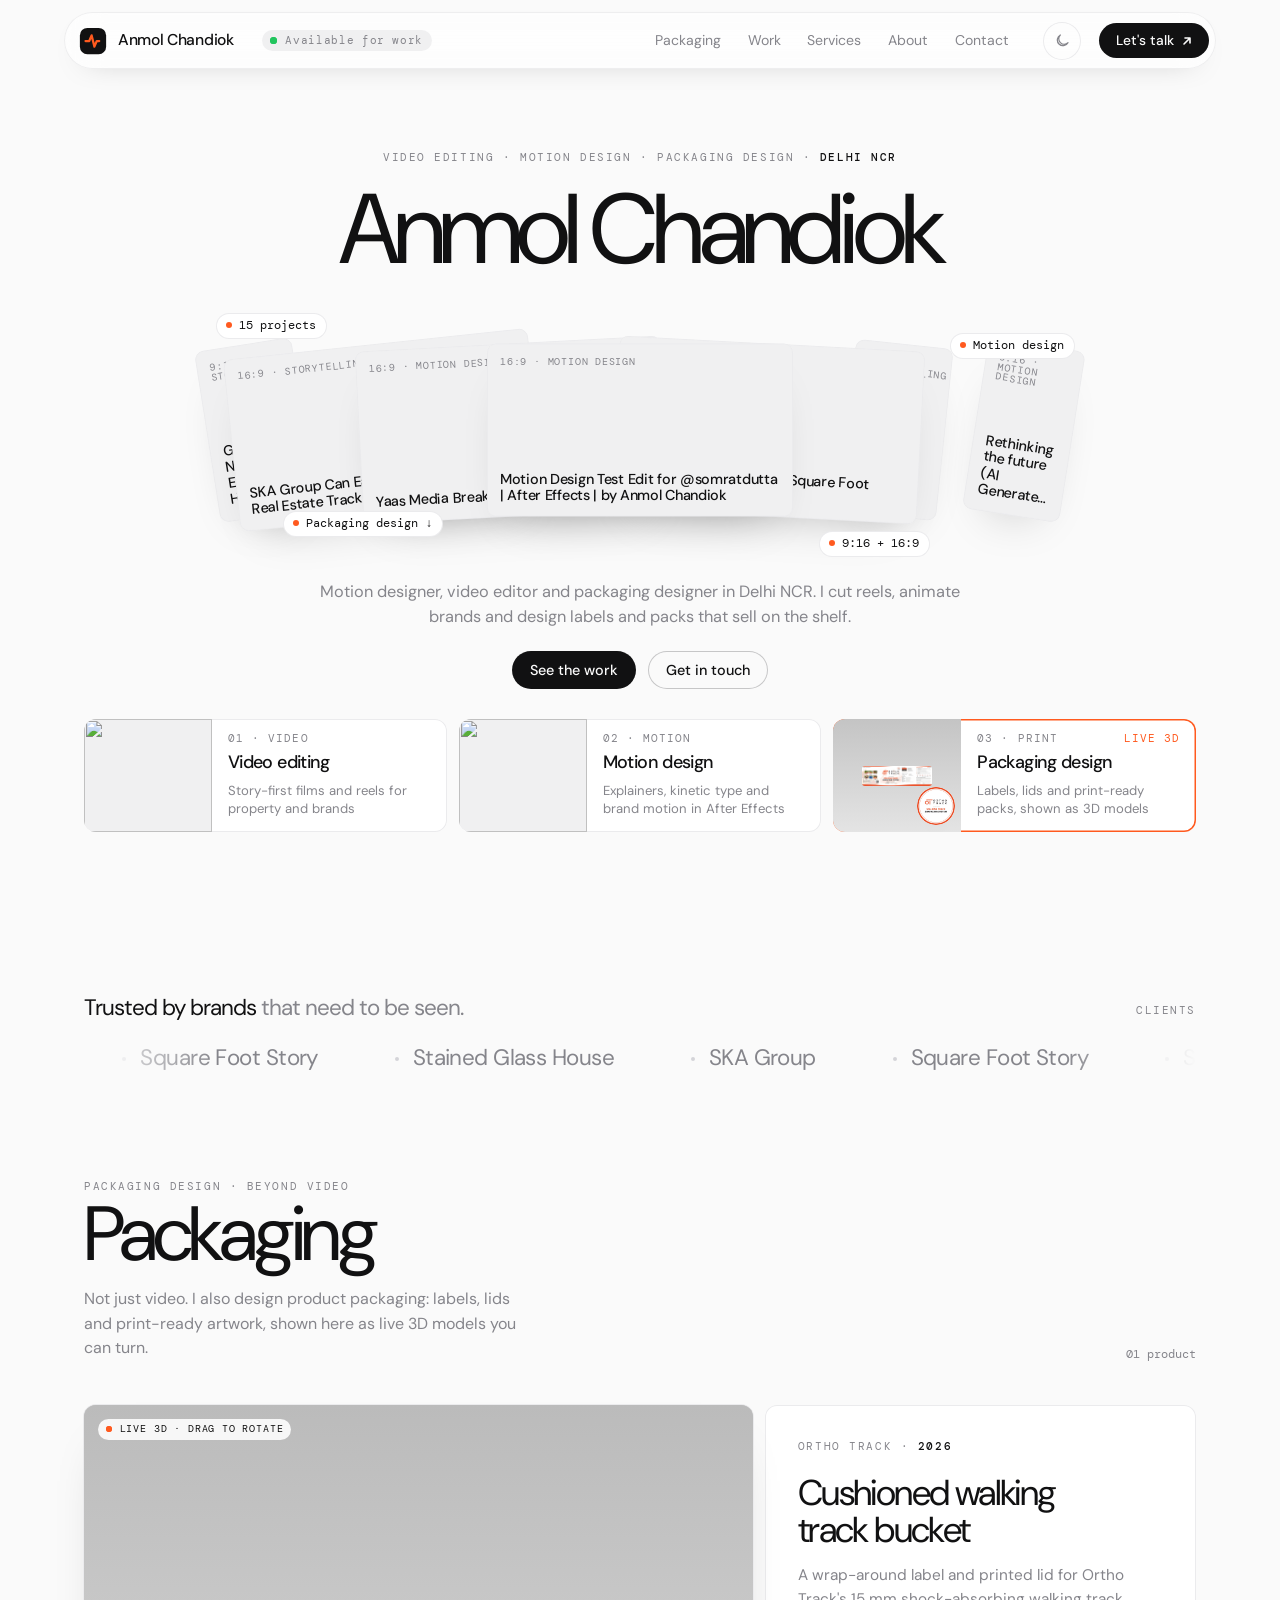
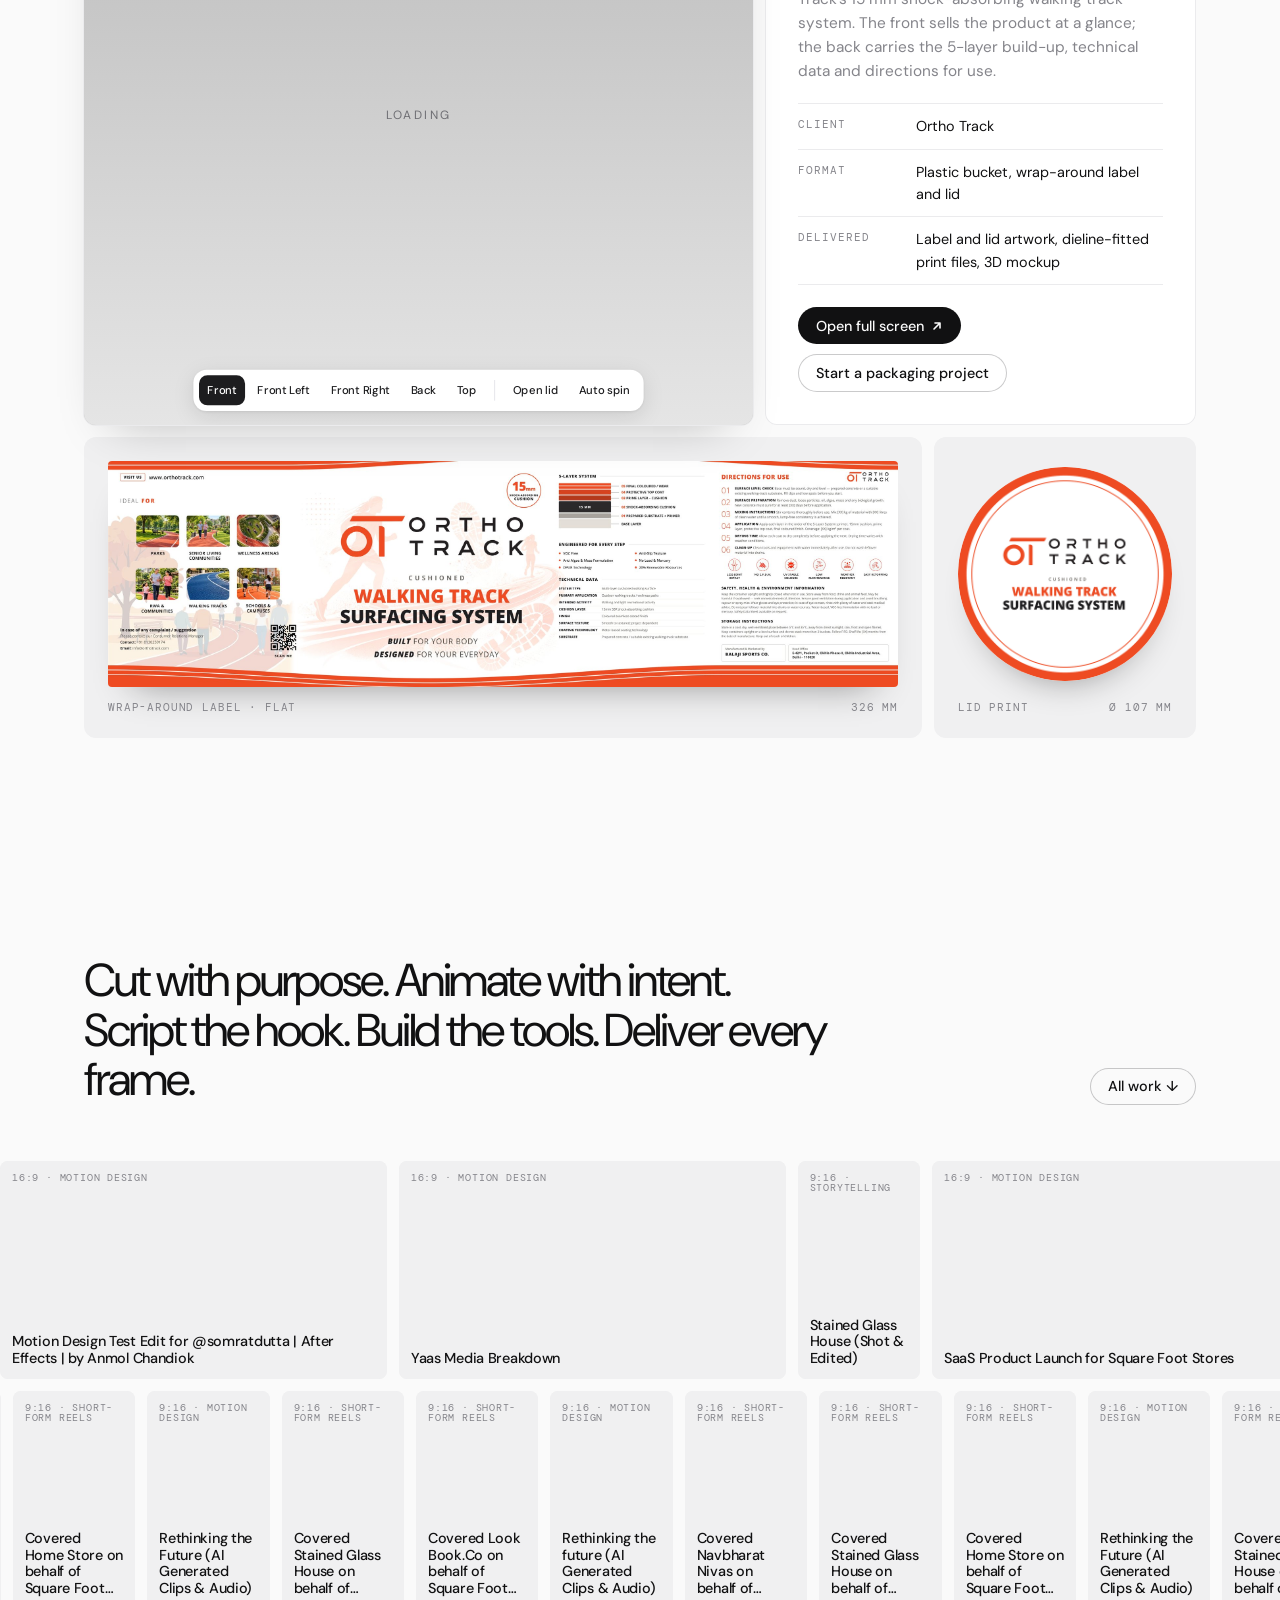
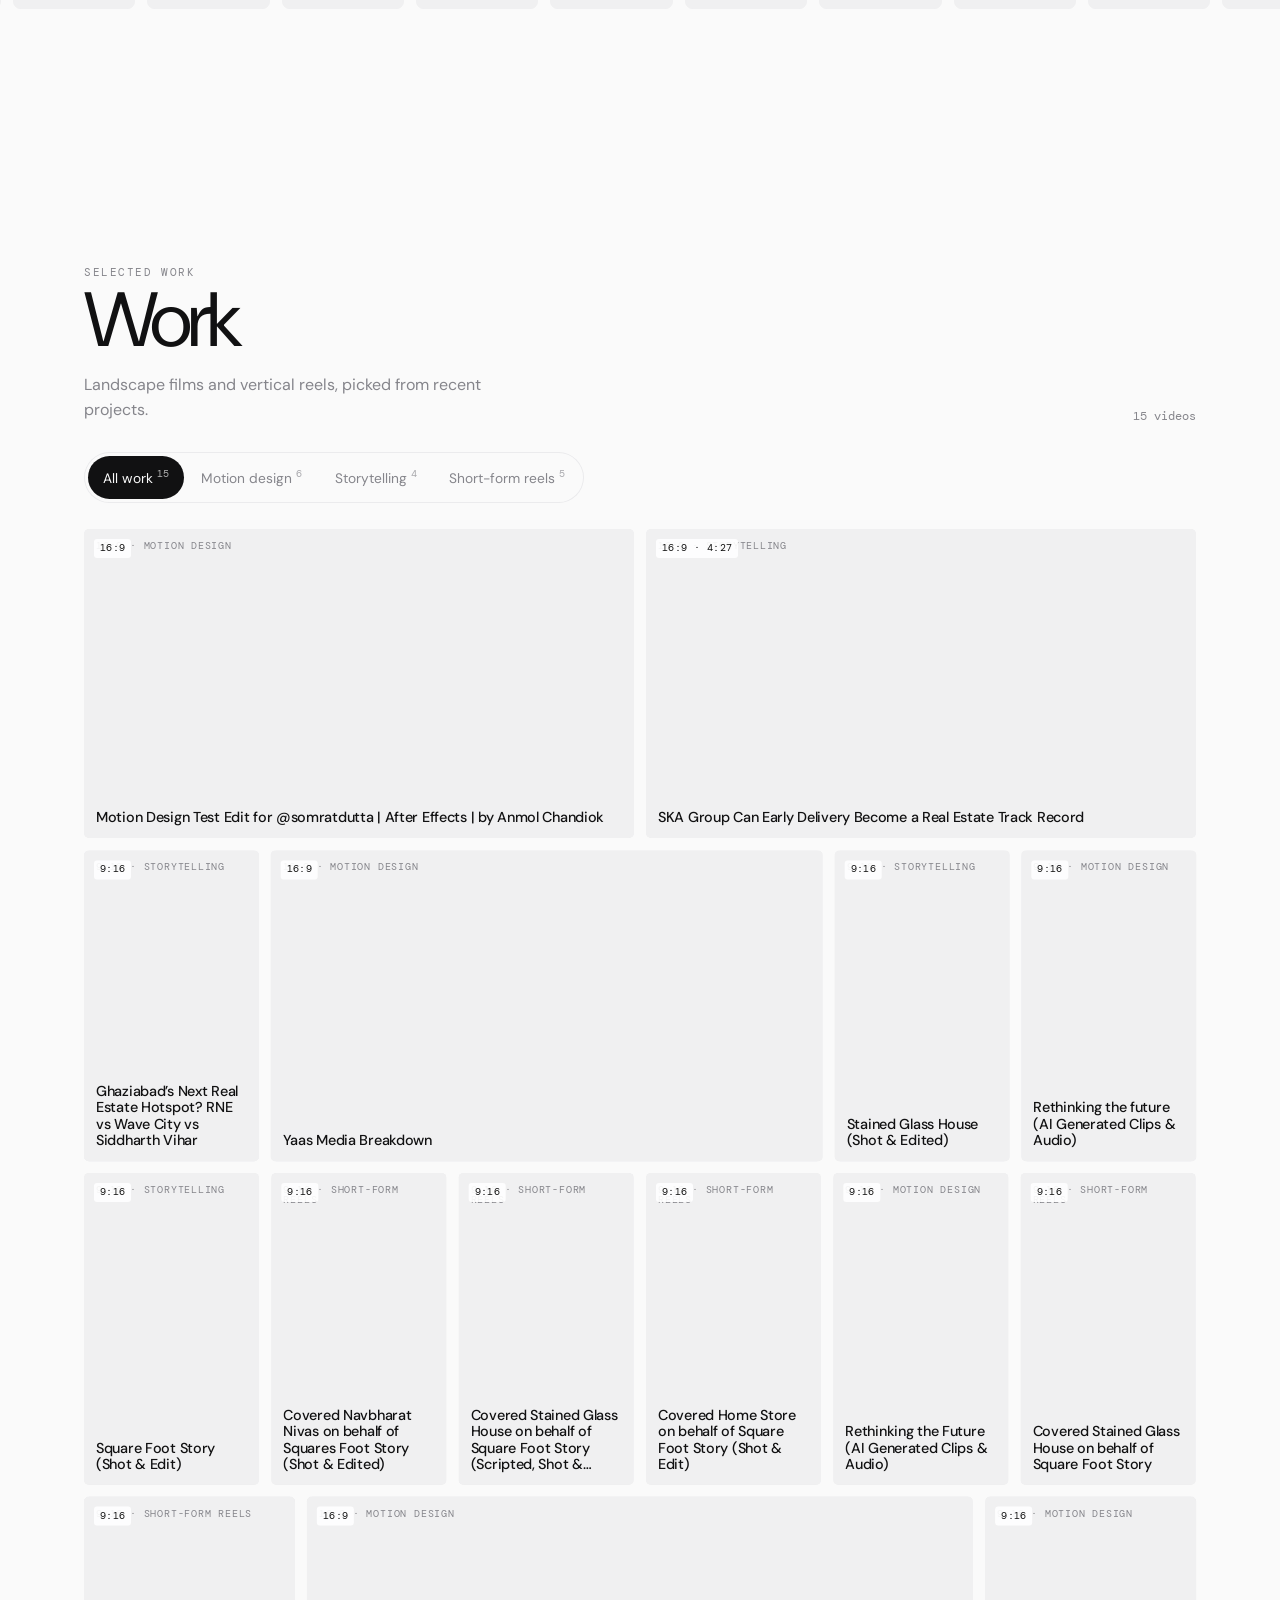
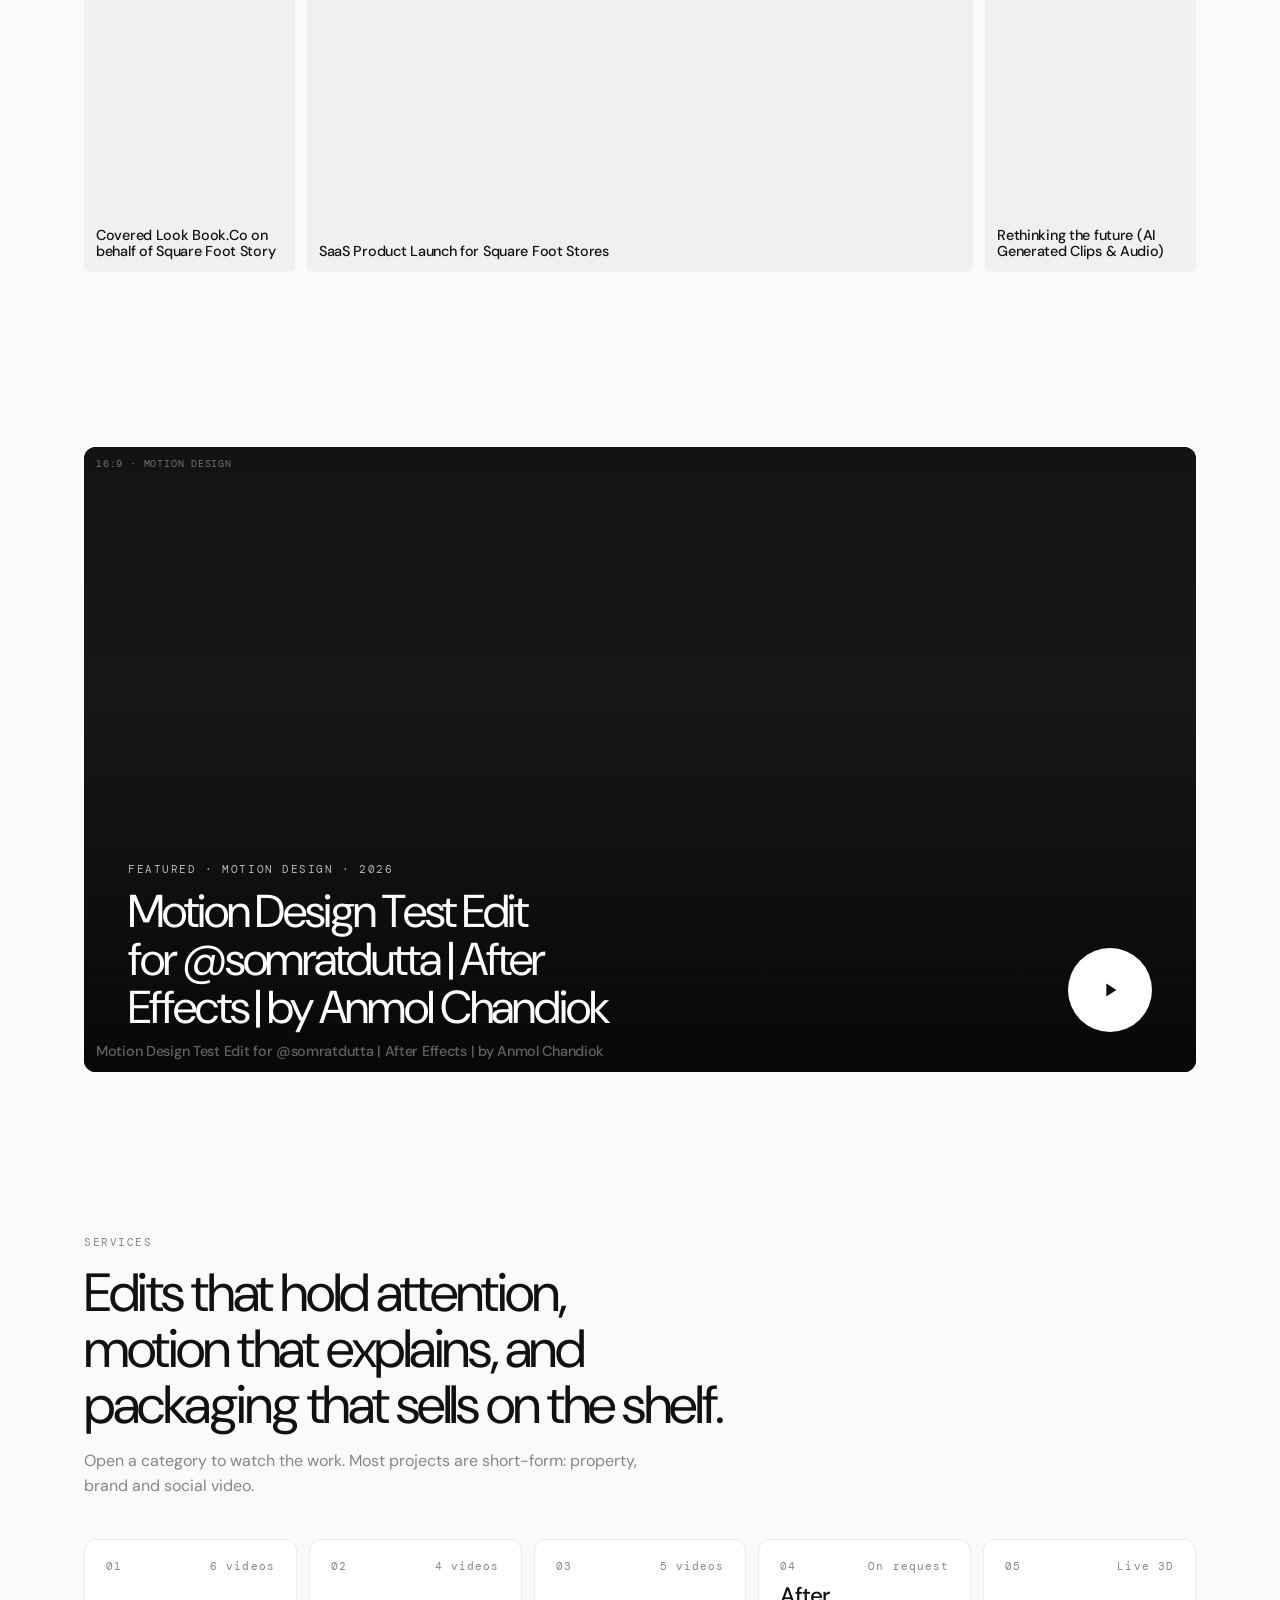
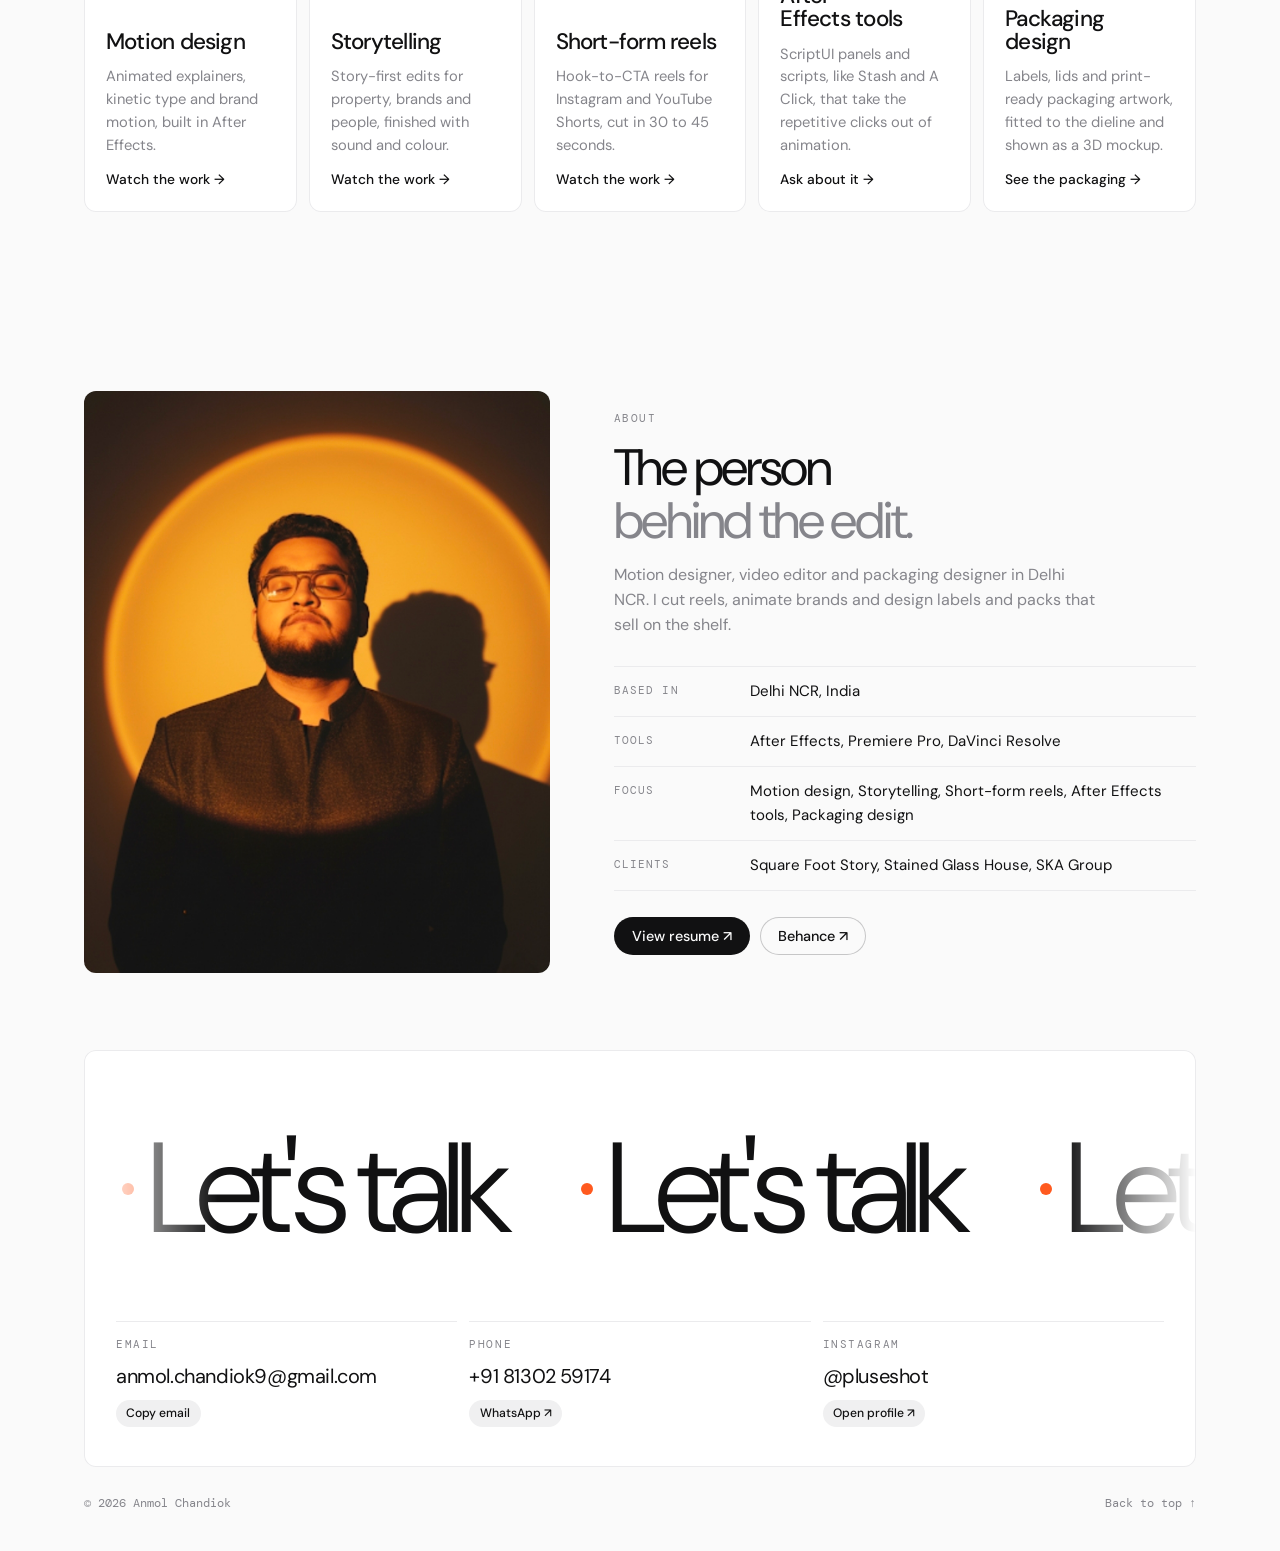
==== commit a0f42f01: "Packaging up front: hero disciplines strip, free-scrolling work reel - Hero names all three discipli" ====
--- a/index.html
+++ b/index.html
@@ -3,10 +3,10 @@
 <head>
 <meta charset="utf-8">
 <meta name="viewport" content="width=device-width,initial-scale=1,viewport-fit=cover">
-<title>Anmol Chandiok — Motion designer &amp; video editor</title>
-<meta name="description" content="Anmol Chandiok is a motion designer and video editor in Delhi NCR, cutting reels, animating brands and building After Effects tools.">
-<meta property="og:title" content="Anmol Chandiok — Motion designer &amp; video editor">
-<meta property="og:description" content="Reels, brand motion and After Effects tools from Delhi NCR.">
+<title>Anmol Chandiok — Video, motion &amp; packaging design</title>
+<meta name="description" content="Anmol Chandiok is a motion designer, video editor and packaging designer in Delhi NCR: reels, brand motion and print-ready product packaging.">
+<meta property="og:title" content="Anmol Chandiok — Video, motion &amp; packaging design">
+<meta property="og:description" content="Reels, brand motion and packaging design from Delhi NCR.">
 <meta property="og:type" content="website">
 <meta property="og:image" content="media/profile-1784040982966.jpg">
 <meta name="theme-color" content="#fafafa">
@@ -138,17 +138,17 @@
 @media (prefers-reduced-motion:reduce){.ld-name i{transform:none}.ld-role{opacity:1}}
 
 /* hero */
-.hero{padding-top:clamp(120px,16vh,170px);text-align:center;overflow-x:clip}
-.hero h1{font-size:clamp(3rem,9vw,7.4rem);letter-spacing:-.06em;line-height:.95;margin-top:18px}
-.fan{position:relative;height:clamp(220px,26vw,320px);margin-top:clamp(28px,4vw,48px);perspective:1400px}
+.hero{min-height:100svh;padding-top:clamp(92px,12vh,150px);padding-bottom:clamp(16px,3vh,32px);text-align:center;overflow-x:clip;display:flex;flex-direction:column;justify-content:center}
+.hero h1{font-size:clamp(3rem,min(9vw,11vh),7.4rem);letter-spacing:-.06em;line-height:.95;margin-top:clamp(10px,1.8vh,18px)}
+.fan{position:relative;flex:none;height:clamp(180px,min(26vw,28vh),320px);margin-top:clamp(16px,3vh,44px);perspective:1400px}
 .fan-inner{position:absolute;inset:0}   /* flat on purpose: each card tilts on its own layer and stacks by z-index, so cards never slice through each other */
-.hero-card{position:absolute;left:50%;top:50%;height:clamp(130px,17vw,220px);aspect-ratio:var(--ar);border-radius:8px;overflow:hidden;background:var(--tone);box-shadow:var(--lift);transform:translate(-50%,-50%) translateX(calc(var(--o) * min(10vw,130px))) rotate(calc(var(--o) * 3deg));z-index:calc(10 - var(--d));cursor:pointer}
+.hero-card{position:absolute;left:50%;top:50%;height:clamp(110px,min(17vw,19vh),220px);aspect-ratio:var(--ar);border-radius:8px;overflow:hidden;background:var(--tone);box-shadow:var(--lift);transform:translate(-50%,-50%) translateX(calc(var(--o) * min(10vw,130px))) rotate(calc(var(--o) * 3deg));z-index:calc(10 - var(--d));cursor:pointer}
 .js-motion .hero-card{transform:none}
 .hero-card img,.deck-card img{width:100%;height:100%;object-fit:cover}
 .bubble{position:absolute;z-index:20;will-change:transform;backface-visibility:hidden;-webkit-font-smoothing:subpixel-antialiased;padding:.5em .8em;border-radius:999px;font:400 .74rem/1 var(--f-mono);color:var(--ink);background:var(--surface);box-shadow:0 0 0 1px var(--line);white-space:nowrap}
 .bubble::before{content:"";display:inline-block;width:6px;height:6px;border-radius:50%;background:var(--accent);margin-right:7px;vertical-align:1px}
-.hero-sub{max-width:46ch;margin:clamp(24px,3vw,36px) auto 0;color:var(--muted);font-size:1.02rem}
-.hero-cta{display:flex;gap:12px;justify-content:center;flex-wrap:wrap;margin-top:24px}
+.hero-sub{max-width:62ch;margin:clamp(14px,2.6vh,32px) auto 0;color:var(--muted);font-size:1.02rem}
+.hero-cta{display:flex;gap:12px;justify-content:center;flex-wrap:wrap;margin-top:clamp(14px,2.4vh,24px)}
 
 /* poster fallback when a thumbnail can't load */
 .poster{position:absolute;inset:0;display:none;flex-direction:column;justify-content:space-between;padding:12px;background:var(--tone);color:var(--ink);text-align:left}
@@ -168,12 +168,23 @@
 .marquee-track span::before{content:"";width:4px;height:4px;border-radius:50%;background:var(--ghost)}
 @keyframes slide{to{transform:translateX(-50%)}}
 
-/* statement (pinned) */
-.statement{min-height:100vh;display:flex;flex-direction:column;justify-content:center;align-items:center;text-align:center;padding-block:100px 60px}
-.deck{position:relative;width:clamp(120px,13vw,160px);aspect-ratio:9/16;margin-bottom:clamp(24px,4vw,44px)}
-.deck-card{position:absolute;inset:0;border-radius:8px;overflow:hidden;background:var(--tone);box-shadow:var(--lift)}
-.statement-text{font-size:clamp(1.9rem,4.4vw,3.8rem);letter-spacing:-.045em;line-height:1.08;max-width:18ch}
-.statement-text span.line{display:block}
+/* reel: the statement over two rows of work that drift sideways as you scroll (no pinning, no scroll lock) */
+.reel{padding-block:clamp(70px,10vw,130px);overflow:hidden}
+.reel-head{display:flex;justify-content:space-between;align-items:end;gap:20px;flex-wrap:wrap}
+.statement-text{font-size:clamp(1.7rem,3.6vw,3.2rem);letter-spacing:-.045em;line-height:1.08;max-width:24ch}
+.reel-head .btn{flex:none}
+.reel-rows{display:flex;flex-direction:column;gap:12px;margin-top:clamp(32px,5vw,56px)}
+.reel-row{display:flex;gap:12px;width:max-content;will-change:transform}
+.reel-row:nth-child(2){margin-left:-20vw}
+.reel-card{position:relative;flex:none;height:clamp(150px,17vw,240px);aspect-ratio:var(--ar);border-radius:8px;overflow:hidden;background:var(--tone);cursor:pointer}
+.reel-card img{width:100%;height:100%;object-fit:cover;transition:transform .8s cubic-bezier(.2,.8,.2,1)}
+.reel-card:hover img{transform:scale(1.05)}
+.reel-cap{position:absolute;inset:auto 0 0 0;padding:40px 12px 10px;background:linear-gradient(transparent,rgba(8,8,10,.7));color:#fff;text-align:left;opacity:0;transform:translateY(6px);transition:.35s cubic-bezier(.2,.8,.2,1)}
+.reel-cap b{display:block;font-size:.84rem;font-weight:500;letter-spacing:-.02em;line-height:1.2;display:-webkit-box;-webkit-line-clamp:2;-webkit-box-orient:vertical;overflow:hidden}
+.reel-cap i{font:400 .6rem/1 var(--f-mono);font-style:normal;letter-spacing:.08em;text-transform:uppercase;opacity:.75}
+.reel-card:hover .reel-cap,.reel-card:focus-visible .reel-cap{opacity:1;transform:none}
+.reel-card:focus-visible{outline:2px solid var(--ink);outline-offset:3px}
+@media (hover:none){.reel-cap{opacity:1;transform:none}}
 
 /* work */
 .work{padding-block:clamp(60px,9vw,120px)}
@@ -220,11 +231,54 @@
 .feat-play{position:absolute;z-index:2;right:clamp(16px,4vw,44px);bottom:clamp(16px,4vw,40px);width:clamp(54px,7vw,84px);aspect-ratio:1;border-radius:50%;background:#fff;color:#111;display:grid;place-items:center;transition:transform .4s cubic-bezier(.2,.8,.2,1)}
 .feat-frame:hover .feat-play{transform:scale(1.08)}
 
+/* packaging: product work shown as live 3D models (each product folder lives in /packaging) */
+.pack{padding-block:clamp(40px,7vw,100px)}
+.pack-feature{display:grid;grid-template-columns:minmax(0,1.55fr) minmax(0,1fr);gap:12px;margin-top:clamp(28px,4vw,44px)}
+.pack-stage{position:relative;border-radius:var(--r-card);overflow:hidden;min-height:560px;background:linear-gradient(180deg,#bbbbbb,#c8c8c8 35%,#d8d8d8 70%,#e5e5e5);box-shadow:var(--lift)}
+.pack-stage iframe{position:absolute;inset:0;width:100%;height:100%;border:0;display:block}
+.pack-tag{position:absolute;z-index:2;top:14px;left:14px;display:inline-flex;align-items:center;gap:8px;padding:.5em .75em;border-radius:999px;background:rgba(255,255,255,.88);color:#111;font:400 .64rem/1 var(--f-mono);letter-spacing:.08em;text-transform:uppercase;pointer-events:none;backdrop-filter:blur(8px);-webkit-backdrop-filter:blur(8px)}
+.pack-tag i{position:relative;width:6px;height:6px;border-radius:50%;background:var(--accent)}
+.pack-tag i::after{content:"";position:absolute;inset:0;border-radius:50%;background:var(--accent);animation:ping 1.8s ease-out infinite}
+.pack-info{background:var(--surface);box-shadow:inset 0 0 0 1px var(--line);border-radius:var(--r-card);padding:clamp(20px,2.6vw,34px);display:flex;flex-direction:column;gap:16px;min-width:0}
+.pack-info h3{font-size:clamp(1.6rem,2.8vw,2.4rem);letter-spacing:-.045em;margin-top:2px}
+.pack-info .lead{color:var(--muted);font-size:.96rem}
+.pack-facts{display:grid;margin:4px 0 0;border-top:1px solid var(--line)}
+.pack-facts div{display:grid;grid-template-columns:104px minmax(0,1fr);gap:14px;padding-block:11px;border-bottom:1px solid var(--line);font-size:.9rem}
+.pack-facts dt{font:400 .66rem/1.9 var(--f-mono);letter-spacing:.1em;text-transform:uppercase;color:var(--muted)}
+.pack-facts dd{margin:0}
+.pack-act{display:flex;gap:10px;flex-wrap:wrap;margin-top:auto;padding-top:6px}
+.pack-flat{display:grid;grid-template-columns:minmax(0,3.2fr) minmax(0,1fr);gap:12px;margin-top:12px}
+.pack-art{margin:0;background:var(--tone);border-radius:var(--r-card);padding:clamp(14px,2vw,24px);display:flex;flex-direction:column;justify-content:space-between;gap:14px;min-width:0}
+.pack-art img{width:100%;height:auto;border-radius:4px;box-shadow:0 22px 36px -26px rgba(0,0,0,.45)}
+.pack-art.lid img{border-radius:50%;width:min(100%,260px);margin:auto}
+.pack-art figcaption{display:flex;justify-content:space-between;gap:10px;font:400 .66rem/1.3 var(--f-mono);letter-spacing:.08em;text-transform:uppercase;color:var(--muted)}
+@media (max-width:900px){.pack-feature{grid-template-columns:1fr}.pack-stage{min-height:0;aspect-ratio:1/1}}
+@media (max-width:640px){.pack-flat{grid-template-columns:1fr}.pack-stage{aspect-ratio:4/5}}
+
+/* disciplines strip under the hero: video, motion, packaging */
+.disc{display:grid;grid-template-columns:repeat(3,minmax(0,1fr));gap:12px;margin-top:clamp(18px,3.4vh,40px);text-align:left}
+.disc-card{display:flex;flex-direction:row;align-items:stretch;background:var(--surface);box-shadow:inset 0 0 0 1px var(--line);border-radius:var(--r-card);overflow:hidden;text-decoration:none;color:var(--ink);transition:transform .4s cubic-bezier(.2,.8,.2,1),box-shadow .3s}
+.disc-card:hover{transform:translateY(-4px);box-shadow:inset 0 0 0 1px var(--ink),var(--lift)}
+.disc-media{position:relative;display:block;flex:none;width:clamp(110px,10vw,150px);background:var(--tone);overflow:hidden}
+.disc-media img{width:100%;height:100%;object-fit:cover;transition:transform .6s cubic-bezier(.2,.8,.2,1)}
+.disc-card:hover .disc-media img{transform:scale(1.04)}
+.is-pack{box-shadow:inset 0 0 0 1.5px var(--accent)}
+.is-pack .disc-media{background:linear-gradient(180deg,#c4c4c4,#e4e4e4);display:grid;place-items:center;padding:8%}
+.is-pack .disc-media img{height:auto;object-fit:contain;border-radius:3px;box-shadow:0 16px 26px -18px rgba(0,0,0,.5)}
+.is-pack .disc-media .disc-lid{position:absolute;right:5%;bottom:6%;width:30%;border-radius:50%}
+.disc-txt{display:flex;flex-direction:column;gap:5px;padding:clamp(10px,1.6vh,16px) 16px;min-width:0}
+.disc-txt b{font-size:1.12rem;font-weight:500;letter-spacing:-.035em}
+.disc-txt>span:last-child{color:var(--muted);font-size:.82rem;line-height:1.35}
+.disc-num{display:flex;justify-content:space-between;gap:8px;font:400 .66rem/1 var(--f-mono);letter-spacing:.1em;text-transform:uppercase;color:var(--muted)}
+.disc-num em{font-style:normal;color:var(--accent)}
+@media (max-width:900px){.disc{grid-template-columns:1fr}.disc-media{width:34%}.is-pack .disc-media{padding:4%}}
+@media (max-width:900px){.hero{min-height:0}}
+
 /* services */
 .services{padding-block:clamp(60px,8vw,110px)}
 .services h2{font-size:clamp(1.9rem,4.2vw,3.4rem);max-width:22ch}
 .services .note{color:var(--muted);max-width:52ch;margin-top:16px}
-.s-grid{display:grid;grid-template-columns:repeat(4,minmax(0,1fr));gap:12px;margin-top:40px}
+.s-grid{display:grid;grid-template-columns:repeat(5,minmax(0,1fr));gap:12px;margin-top:40px}
 .s-card{background:var(--surface);box-shadow:inset 0 0 0 1px var(--line);border-radius:var(--r-card);padding:22px;display:flex;flex-direction:column;gap:12px;min-width:0;min-height:250px;text-decoration:none;transition:background .3s,color .3s}
 .s-card:hover{background:var(--ink);color:var(--bg)}
 .s-card:hover p,.s-card:hover .s-num{color:color-mix(in srgb,var(--bg) 65%,transparent)}
@@ -232,7 +286,8 @@
 .s-card h3{font-size:1.4rem;font-weight:500;letter-spacing:-.035em;margin-top:auto}
 .s-card p{color:var(--muted);font-size:.92rem;transition:color .3s}
 .s-go{font-size:.86rem;font-weight:500}
-@media (max-width:980px){.s-grid{grid-template-columns:repeat(2,minmax(0,1fr))}}
+@media (max-width:1100px){.s-grid{grid-template-columns:repeat(3,minmax(0,1fr))}}
+@media (max-width:640px){.s-grid{grid-template-columns:1fr}.s-card{min-height:0}}
 @media (max-width:520px){.s-grid{grid-template-columns:1fr}.s-card{min-height:0}}
 
 /* about */
@@ -297,7 +352,7 @@
   </div>
   <div class="ld-copy" id="ld-copy">
     <div class="ld-name" id="ld-name"><i style="--k:0">A</i><i style="--k:1">n</i><i style="--k:2">m</i><i style="--k:3">o</i><i style="--k:4">l</i><i class="sp" style="--k:5"></i><i style="--k:6">C</i><i style="--k:7">h</i><i style="--k:8">a</i><i style="--k:9">n</i><i style="--k:10">d</i><i style="--k:11">i</i><i style="--k:12">o</i><i style="--k:13">k</i></div>
-    <p class="ld-role">Motion designer &amp; video editor</p>
+    <p class="ld-role">Video · Motion · Packaging design</p>
   </div>
   <div class="ld-foot" id="ld-foot">
     <div class="ld-meta"><span>Motion · Edit · Story</span><span id="ld-status">Loading fonts</span></div>
@@ -385,7 +440,7 @@
     <span class="status"><i aria-hidden="true"></i>Available for work</span>
     <nav class="nav-links" aria-label="Sections" id="nav-links">
       <span class="nav-ind" aria-hidden="true"></span>
-      <a href="#work">Work</a><a href="#services">Services</a><a href="#about">About</a><a href="#contact">Contact</a>
+      <a href="#packaging">Packaging</a><a href="#work">Work</a><a href="#services">Services</a><a href="#about">About</a><a href="#contact">Contact</a>
     </nav>
     <button class="theme-btn" id="theme-btn" type="button" aria-label="Switch colour theme" title="Switch colour theme">
       <svg class="i-moon" viewBox="0 0 24 24" fill="none" stroke="currentColor" stroke-width="1.8" stroke-linecap="round" stroke-linejoin="round" aria-hidden="true"><path d="M21 14.5A8.5 8.5 0 1 1 9.5 3 7 7 0 0 0 21 14.5z"/></svg>
@@ -397,19 +452,35 @@
 
 <main id="top">
   <section class="hero wrap">
-    <p class="eyebrow">Motion designer &amp; video editor · <b>Delhi NCR</b></p>
+    <p class="eyebrow">Video editing · Motion design · Packaging design · <b>Delhi NCR</b></p>
     <h1 data-reveal="load" data-c="nav.brand">Anmol Chandiok</h1>
     <div class="fan">
       <div class="fan-inner" id="fan"></div>
       <span class="bubble" style="left:12%;top:4%" id="bubble-count">15 projects</span>
       <span class="bubble" style="right:11%;top:12%">Motion design</span>
       <span class="bubble" style="right:24%;bottom:0">9:16 + 16:9</span>
+      <a class="bubble" href="#packaging" style="left:18%;bottom:8%;text-decoration:none">Packaging design ↓</a>
     </div>
-    <p class="hero-sub" data-reveal="load" data-c="hero.intro">Motion designer and video editor in Delhi NCR. I cut reels, animate brands and build After Effects tools that make editing faster.</p>
+    <p class="hero-sub" data-reveal="load" data-c="hero.intro">Motion designer, video editor and packaging designer in Delhi NCR. I cut reels, animate brands and design labels and packs that sell on the shelf.</p>
     <div class="hero-cta">
       <a class="btn btn-ink" href="#work">See the work</a>
       <a class="btn btn-ghost" href="#contact">Get in touch</a>
     </div>
+    <!-- DISCIPLINES: the three kinds of work, visible on the first screen -->
+    <nav class="disc" aria-label="What I do">
+      <a class="disc-card" href="#work" data-filter="Storytelling">
+        <span class="disc-media"><img src="https://i.ytimg.com/vi/RkdxejBvoPY/hqdefault.jpg" alt="" loading="lazy"></span>
+        <span class="disc-txt"><span class="disc-num">01 · Video</span><b>Video editing</b><span>Story-first films and reels for property and brands</span></span>
+      </a>
+      <a class="disc-card" href="#work" data-filter="Motion design">
+        <span class="disc-media"><img src="https://i.ytimg.com/vi/D7DKrBgwamE/hqdefault.jpg" alt="" loading="lazy"></span>
+        <span class="disc-txt"><span class="disc-num">02 · Motion</span><b>Motion design</b><span>Explainers, kinetic type and brand motion in After Effects</span></span>
+      </a>
+      <a class="disc-card is-pack" href="#packaging">
+        <span class="disc-media"><img src="packaging/ortho-track/label-flat.jpg" alt="" loading="lazy"><img class="disc-lid" src="packaging/ortho-track/lid.jpg" alt="" loading="lazy"></span>
+        <span class="disc-txt"><span class="disc-num">03 · Print <em>Live 3D</em></span><b>Packaging design</b><span>Labels, lids and print-ready packs, shown as 3D models</span></span>
+      </a>
+    </nav>
   </section>
 
   <section class="clients wrap" aria-label="Clients">
@@ -420,9 +491,56 @@
     <div class="marquee"><div class="marquee-track" id="clients"></div></div>
   </section>
 
-  <section class="statement wrap" aria-label="How I work">
-    <div class="deck" id="deck" aria-hidden="true"></div>
-    <p class="statement-text" id="vision">Cut with purpose. Animate with intent. Script the hook. Build the tools. Deliver every frame.</p>
+  <!-- PACKAGING: to add another product, copy one .pack-feature block, point the iframe at /packaging/<product>/?embed and update the text -->
+  <section class="pack wrap" id="packaging">
+    <div class="work-head">
+      <div>
+        <p class="eyebrow">Packaging design · beyond video</p>
+        <h2 data-reveal style="font-size:clamp(2.4rem,6vw,5rem);letter-spacing:-.055em">Packaging</h2>
+        <p data-reveal>Not just video. I also design product packaging: labels, lids and print-ready artwork, shown here as live 3D models you can turn.</p>
+      </div>
+      <span class="count">01 product</span>
+    </div>
+
+    <article class="pack-feature">
+      <div class="pack-stage">
+        <span class="pack-tag"><i aria-hidden="true"></i>Live 3D · drag to rotate</span>
+        <iframe src="packaging/ortho-track/?embed" title="Ortho Track bucket, interactive 3D model" loading="lazy" allow="fullscreen"></iframe>
+      </div>
+      <div class="pack-info">
+        <p class="eyebrow">Ortho Track · <b>2026</b></p>
+        <h3>Cushioned walking track bucket</h3>
+        <p class="lead">A wrap-around label and printed lid for Ortho Track's 15&nbsp;mm shock-absorbing walking track system. The front sells the product at a glance; the back carries the 5-layer build-up, technical data and directions for use.</p>
+        <dl class="pack-facts">
+          <div><dt>Client</dt><dd>Ortho Track</dd></div>
+          <div><dt>Format</dt><dd>Plastic bucket, wrap-around label and lid</dd></div>
+          <div><dt>Delivered</dt><dd>Label and lid artwork, dieline-fitted print files, 3D mockup</dd></div>
+        </dl>
+        <div class="pack-act">
+          <a class="btn btn-ink" href="packaging/ortho-track/" target="_blank" rel="noopener">Open full screen <svg width="12" height="12" viewBox="0 0 12 12" aria-hidden="true"><path d="M3 9l6-6M4 3h5v5" stroke="currentColor" stroke-width="1.6" fill="none" stroke-linecap="round" stroke-linejoin="round"/></svg></a>
+          <a class="btn btn-ghost" href="#contact">Start a packaging project</a>
+        </div>
+      </div>
+    </article>
+
+    <div class="pack-flat">
+      <figure class="pack-art">
+        <img src="packaging/ortho-track/label-flat.jpg" alt="Flat Ortho Track wrap-around label artwork" loading="lazy" width="2400" height="685">
+        <figcaption><span>Wrap-around label · flat</span><span>326 mm</span></figcaption>
+      </figure>
+      <figure class="pack-art lid">
+        <img src="packaging/ortho-track/lid-flat.png" alt="Ortho Track lid artwork" loading="lazy" width="900" height="900">
+        <figcaption><span>Lid print</span><span>Ø 107 mm</span></figcaption>
+      </figure>
+    </div>
+  </section>
+
+  <section class="reel" aria-label="How I work">
+    <div class="reel-head wrap">
+      <p class="statement-text" id="vision">Cut with purpose. Animate with intent. Script the hook. Build the tools. Deliver every frame.</p>
+      <a class="btn btn-ghost" href="#work">All work ↓</a>
+    </div>
+    <div class="reel-rows" id="reel"></div>
   </section>
 
   <section class="work wrap" id="work">
@@ -442,9 +560,11 @@
     <button class="feat-frame" id="featured" type="button"></button>
   </section>
 
+
+
   <section class="services wrap" id="services">
     <p class="eyebrow">Services</p>
-    <h2 data-reveal data-c="services.statement" style="margin-top:14px">Edits that hold attention, motion that explains, and tools that make both faster.</h2>
+    <h2 data-reveal data-c="services.statement" style="margin-top:14px">Edits that hold attention, motion that explains, and packaging that sells on the shelf.</h2>
     <p class="note" data-c="services.note">Open a category to watch the work. Most projects are short-form: property, brand and social video.</p>
     <div class="s-grid" id="services-grid"></div>
   </section>
@@ -454,7 +574,7 @@
     <div>
       <p class="eyebrow">About</p>
       <h2 data-reveal style="margin-top:14px">The person <span class="soft">behind the edit.</span></h2>
-      <p class="lead" data-c="hero.intro">Motion designer and video editor in Delhi NCR. I cut reels, animate brands and build After Effects tools that make editing faster.</p>
+      <p class="lead" data-c="hero.intro">Motion designer, video editor and packaging designer in Delhi NCR. I cut reels, animate brands and design labels and packs that sell on the shelf.</p>
       <dl class="facts">
         <div><dt>Based in</dt><dd>Delhi NCR, India</dd></div>
         <div><dt>Tools</dt><dd>After Effects, Premiere Pro, DaVinci Resolve</dd></div>
@@ -496,7 +616,7 @@
 
 <!-- Fallback copy of your data, used only if data/*.json can't be fetched (e.g. opening the file straight from disk).
      On GitHub Pages the live files win, so admin.html keeps working as before. -->
-<script type="application/json" id="fallback">{"content": {"nav": {"brand": "Anmol Chandiok", "cta": "Let's talk"}, "hero": {"intro": "Motion designer and video editor in Delhi NCR. I cut reels, animate brands and build After Effects tools that make editing faster."}, "work": {"note": "Landscape films and vertical reels, picked from recent projects."}, "vision": {"lines": "Cut with purpose.\nAnimate with intent.\nScript the hook.\nBuild the tools.\nDeliver every frame."}, "services": {"statement": "Edits that hold attention, motion that explains, and tools that make both faster.", "note": "Open a category to watch the work. Most projects are short-form: property, brand and social video.", "item1Name": "Motion design", "item1Desc": "Animated explainers, kinetic type and brand motion, built in After Effects.", "item2Name": "Storytelling", "item2Desc": "Story-first edits for property, brands and people, finished with sound and colour.", "item3Name": "Short-form reels", "item3Desc": "Hook-to-CTA reels for Instagram and YouTube Shorts, cut in 30 to 45 seconds.", "item4Name": "After Effects tools", "item4Desc": "ScriptUI panels and scripts, like Stash and A Click, that take the repetitive clicks out of animation."}, "clients": {"list": "Square Foot Story, Stained Glass House, SKA Group"}, "contact": {"headline": "Let's talk", "email": "anmol.chandiok9@gmail.com", "phone": "+91 81302 59174"}, "footer": {"note": "© 2026 Anmol Chandiok"}}, "videos": {"updated": "2026-09-27T17:02:34.571Z", "videos": [{"type": "youtube", "id": "HFCOP3gnXBU", "title": "Motion Design Test Edit for  @somratdutta  | After Effects | by Anmol Chandiok", "client": "Anmol", "category": "Motion design", "year": "2026", "description": "", "instagramUrl": "", "projectFile": "https://drive.google.com/drive/folders/1w3-Ku15DLkqjoHsoY_QTXHDkl6LJVkO5?usp=drive_link", "aspect": "16:9", "duration": "", "poster": "", "preview": "", "previewMode": "youtube", "start": 0, "featured": true, "hidden": false}, {"type": "youtube", "id": "RkdxejBvoPY", "title": "SKA Group  Can Early Delivery Become a Real Estate Track Record", "client": "Anmol", "category": "Storytelling", "year": "2026", "description": "", "instagramUrl": "", "projectFile": "", "aspect": "16:9", "duration": "4:27", "poster": "", "preview": "", "previewMode": "youtube", "start": 0, "featured": false, "hidden": false}, {"type": "youtube", "id": "-kv-pQQVBXg", "title": "Ghaziabad’s Next Real Estate Hotspot? RNE vs Wave City vs Siddharth Vihar", "client": "Anmol", "category": "Storytelling", "year": "2026", "description": "", "instagramUrl": "", "projectFile": "", "aspect": "9:16", "duration": "", "poster": "", "preview": "", "previewMode": "youtube", "start": 0, "featured": false, "hidden": false}, {"type": "youtube", "id": "D7DKrBgwamE", "title": "Yaas Media Breakdown", "client": "Anmol", "category": "Motion design", "year": "2026", "description": "", "instagramUrl": "", "projectFile": "", "aspect": "16:9", "duration": "", "poster": "", "preview": "", "previewMode": "youtube", "start": 0, "featured": true, "hidden": false}, {"type": "youtube", "id": "tGgPQV6jet8", "title": "Stained Glass House (Shot & Edited)", "client": "Anmol", "category": "Storytelling", "year": "2026", "description": "", "instagramUrl": "", "projectFile": "", "aspect": "9:16", "duration": "", "poster": "", "preview": "", "previewMode": "youtube", "start": 0, "featured": true, "hidden": false}, {"type": "youtube", "id": "rS8y_pvfJsA", "title": "Rethinking the future (AI Generated Clips & Audio)", "client": "Anmol", "category": "Motion design", "year": "2026", "description": "", "instagramUrl": "", "projectFile": "", "aspect": "9:16", "duration": "", "poster": "", "preview": "", "previewMode": "youtube", "start": 0, "featured": false, "hidden": false}, {"type": "youtube", "id": "cUUus-9DAx4", "title": "Square Foot Story (Shot & Edit)", "client": "Anmol", "category": "Storytelling", "year": "2026", "description": "", "instagramUrl": "", "projectFile": "", "aspect": "9:16", "duration": "", "poster": "", "preview": "", "previewMode": "youtube", "start": 0, "featured": false, "hidden": false}, {"type": "youtube", "id": "Rw6tX3h8tYU", "title": "Covered Navbharat Nivas on behalf of Squares Foot Story (Shot & Edited )", "client": "Anmol", "category": "Short-form reels", "year": "2026", "description": "", "instagramUrl": "", "projectFile": "", "aspect": "9:16", "duration": "", "poster": "", "preview": "", "previewMode": "youtube", "start": 0, "featured": false, "hidden": false}, {"type": "youtube", "id": "zyQAIvDuaZs", "title": "Covered Stained Glass House on behalf of Square Foot Story (Scripted, Shot & Edited)", "client": "Anmol", "category": "Short-form reels", "year": "2026", "description": "", "instagramUrl": "", "projectFile": "", "aspect": "9:16", "duration": "", "poster": "", "preview": "", "previewMode": "youtube", "start": 0, "featured": false, "hidden": false}, {"type": "youtube", "id": "0uaKJ1pl184", "title": "Covered Home Store on behalf of Square Foot Story (Shot & Edit)", "client": "Anmol", "category": "Short-form reels", "year": "2026", "description": "", "instagramUrl": "", "projectFile": "", "aspect": "9:16", "duration": "", "poster": "", "preview": "", "previewMode": "youtube", "start": 0, "featured": false, "hidden": false}, {"type": "youtube", "id": "8QQtYfzaB7o", "title": "Rethinking the Future (AI Generated Clips & Audio)", "client": "Anmol", "category": "Motion design", "year": "2026", "description": "", "instagramUrl": "", "projectFile": "", "aspect": "9:16", "duration": "", "poster": "", "preview": "", "previewMode": "youtube", "start": 0, "featured": false, "hidden": false}, {"type": "youtube", "id": "MxeZFr-wmUk", "title": "Covered Stained Glass House on behalf of Square Foot Story", "client": "Anmol", "category": "Short-form reels", "year": "2026", "description": "", "instagramUrl": "", "projectFile": "", "aspect": "9:16", "duration": "", "poster": "", "preview": "", "previewMode": "youtube", "start": 0, "featured": false, "hidden": false}, {"type": "youtube", "id": "l-5I9RVT80M", "title": "Covered Look Book.Co on behalf of Square Foot Story", "client": "Anmol", "category": "Short-form reels", "year": "2026", "description": "", "instagramUrl": "", "projectFile": "", "aspect": "9:16", "duration": "", "poster": "", "preview": "", "previewMode": "youtube", "start": 0, "featured": false, "hidden": false}, {"type": "youtube", "id": "5YaRsU4jO7k", "title": "SaaS Product Launch for Square Foot Stores ", "client": "Anmol", "category": "Motion design", "year": "2026", "description": "", "instagramUrl": "", "projectFile": "", "aspect": "16:9", "duration": "", "poster": "", "preview": "", "previewMode": "youtube", "start": 0, "featured": true, "hidden": false}, {"type": "youtube", "id": "H1ScSGMbUx0", "title": "Rethinking the future (AI Generated Clips & Audio)", "client": "Anmol", "category": "Motion design", "year": "2026", "description": "", "instagramUrl": "", "projectFile": "", "aspect": "9:16", "duration": "", "poster": "", "preview": "", "previewMode": "youtube", "start": 0, "featured": false, "hidden": false}]}, "social": {"instagram": "", "youtube": "", "linkedin": "", "behance": "https://www.behance.net/anmolchandiok"}, "profile": {"image": "media/profile-1784040982966.jpg"}, "resume": {"file": "media/resume-1785675779064.pdf"}}</script>
+<script type="application/json" id="fallback">{"content": {"nav": {"brand": "Anmol Chandiok", "cta": "Let's talk"}, "hero": {"intro": "Motion designer, video editor and packaging designer in Delhi NCR. I cut reels, animate brands and design labels and packs that sell on the shelf."}, "work": {"note": "Landscape films and vertical reels, picked from recent projects."}, "vision": {"lines": "Cut with purpose.\nAnimate with intent.\nScript the hook.\nBuild the tools.\nDeliver every frame."}, "services": {"statement": "Edits that hold attention, motion that explains, and packaging that sells on the shelf.", "note": "Open a category to watch the work. Most projects are short-form: property, brand and social video.", "item1Name": "Motion design", "item1Desc": "Animated explainers, kinetic type and brand motion, built in After Effects.", "item2Name": "Storytelling", "item2Desc": "Story-first edits for property, brands and people, finished with sound and colour.", "item3Name": "Short-form reels", "item3Desc": "Hook-to-CTA reels for Instagram and YouTube Shorts, cut in 30 to 45 seconds.", "item4Name": "After Effects tools", "item4Desc": "ScriptUI panels and scripts, like Stash and A Click, that take the repetitive clicks out of animation.", "item5Name": "Packaging design", "item5Desc": "Labels, lids and print-ready packaging artwork, fitted to the dieline and shown as a 3D mockup."}, "clients": {"list": "Square Foot Story, Stained Glass House, SKA Group"}, "contact": {"headline": "Let's talk", "email": "anmol.chandiok9@gmail.com", "phone": "+91 81302 59174"}, "footer": {"note": "© 2026 Anmol Chandiok"}}, "videos": {"updated": "2026-09-27T17:02:34.571Z", "videos": [{"type": "youtube", "id": "HFCOP3gnXBU", "title": "Motion Design Test Edit for  @somratdutta  | After Effects | by Anmol Chandiok", "client": "Anmol", "category": "Motion design", "year": "2026", "description": "", "instagramUrl": "", "projectFile": "https://drive.google.com/drive/folders/1w3-Ku15DLkqjoHsoY_QTXHDkl6LJVkO5?usp=drive_link", "aspect": "16:9", "duration": "", "poster": "", "preview": "", "previewMode": "youtube", "start": 0, "featured": true, "hidden": false}, {"type": "youtube", "id": "RkdxejBvoPY", "title": "SKA Group  Can Early Delivery Become a Real Estate Track Record", "client": "Anmol", "category": "Storytelling", "year": "2026", "description": "", "instagramUrl": "", "projectFile": "", "aspect": "16:9", "duration": "4:27", "poster": "", "preview": "", "previewMode": "youtube", "start": 0, "featured": false, "hidden": false}, {"type": "youtube", "id": "-kv-pQQVBXg", "title": "Ghaziabad’s Next Real Estate Hotspot? RNE vs Wave City vs Siddharth Vihar", "client": "Anmol", "category": "Storytelling", "year": "2026", "description": "", "instagramUrl": "", "projectFile": "", "aspect": "9:16", "duration": "", "poster": "", "preview": "", "previewMode": "youtube", "start": 0, "featured": false, "hidden": false}, {"type": "youtube", "id": "D7DKrBgwamE", "title": "Yaas Media Breakdown", "client": "Anmol", "category": "Motion design", "year": "2026", "description": "", "instagramUrl": "", "projectFile": "", "aspect": "16:9", "duration": "", "poster": "", "preview": "", "previewMode": "youtube", "start": 0, "featured": true, "hidden": false}, {"type": "youtube", "id": "tGgPQV6jet8", "title": "Stained Glass House (Shot & Edited)", "client": "Anmol", "category": "Storytelling", "year": "2026", "description": "", "instagramUrl": "", "projectFile": "", "aspect": "9:16", "duration": "", "poster": "", "preview": "", "previewMode": "youtube", "start": 0, "featured": true, "hidden": false}, {"type": "youtube", "id": "rS8y_pvfJsA", "title": "Rethinking the future (AI Generated Clips & Audio)", "client": "Anmol", "category": "Motion design", "year": "2026", "description": "", "instagramUrl": "", "projectFile": "", "aspect": "9:16", "duration": "", "poster": "", "preview": "", "previewMode": "youtube", "start": 0, "featured": false, "hidden": false}, {"type": "youtube", "id": "cUUus-9DAx4", "title": "Square Foot Story (Shot & Edit)", "client": "Anmol", "category": "Storytelling", "year": "2026", "description": "", "instagramUrl": "", "projectFile": "", "aspect": "9:16", "duration": "", "poster": "", "preview": "", "previewMode": "youtube", "start": 0, "featured": false, "hidden": false}, {"type": "youtube", "id": "Rw6tX3h8tYU", "title": "Covered Navbharat Nivas on behalf of Squares Foot Story (Shot & Edited )", "client": "Anmol", "category": "Short-form reels", "year": "2026", "description": "", "instagramUrl": "", "projectFile": "", "aspect": "9:16", "duration": "", "poster": "", "preview": "", "previewMode": "youtube", "start": 0, "featured": false, "hidden": false}, {"type": "youtube", "id": "zyQAIvDuaZs", "title": "Covered Stained Glass House on behalf of Square Foot Story (Scripted, Shot & Edited)", "client": "Anmol", "category": "Short-form reels", "year": "2026", "description": "", "instagramUrl": "", "projectFile": "", "aspect": "9:16", "duration": "", "poster": "", "preview": "", "previewMode": "youtube", "start": 0, "featured": false, "hidden": false}, {"type": "youtube", "id": "0uaKJ1pl184", "title": "Covered Home Store on behalf of Square Foot Story (Shot & Edit)", "client": "Anmol", "category": "Short-form reels", "year": "2026", "description": "", "instagramUrl": "", "projectFile": "", "aspect": "9:16", "duration": "", "poster": "", "preview": "", "previewMode": "youtube", "start": 0, "featured": false, "hidden": false}, {"type": "youtube", "id": "8QQtYfzaB7o", "title": "Rethinking the Future (AI Generated Clips & Audio)", "client": "Anmol", "category": "Motion design", "year": "2026", "description": "", "instagramUrl": "", "projectFile": "", "aspect": "9:16", "duration": "", "poster": "", "preview": "", "previewMode": "youtube", "start": 0, "featured": false, "hidden": false}, {"type": "youtube", "id": "MxeZFr-wmUk", "title": "Covered Stained Glass House on behalf of Square Foot Story", "client": "Anmol", "category": "Short-form reels", "year": "2026", "description": "", "instagramUrl": "", "projectFile": "", "aspect": "9:16", "duration": "", "poster": "", "preview": "", "previewMode": "youtube", "start": 0, "featured": false, "hidden": false}, {"type": "youtube", "id": "l-5I9RVT80M", "title": "Covered Look Book.Co on behalf of Square Foot Story", "client": "Anmol", "category": "Short-form reels", "year": "2026", "description": "", "instagramUrl": "", "projectFile": "", "aspect": "9:16", "duration": "", "poster": "", "preview": "", "previewMode": "youtube", "start": 0, "featured": false, "hidden": false}, {"type": "youtube", "id": "5YaRsU4jO7k", "title": "SaaS Product Launch for Square Foot Stores ", "client": "Anmol", "category": "Motion design", "year": "2026", "description": "", "instagramUrl": "", "projectFile": "", "aspect": "16:9", "duration": "", "poster": "", "preview": "", "previewMode": "youtube", "start": 0, "featured": true, "hidden": false}, {"type": "youtube", "id": "H1ScSGMbUx0", "title": "Rethinking the future (AI Generated Clips & Audio)", "client": "Anmol", "category": "Motion design", "year": "2026", "description": "", "instagramUrl": "", "projectFile": "", "aspect": "9:16", "duration": "", "poster": "", "preview": "", "previewMode": "youtube", "start": 0, "featured": false, "hidden": false}]}, "social": {"instagram": "", "youtube": "", "linkedin": "", "behance": "https://www.behance.net/anmolchandiok"}, "profile": {"image": "media/profile-1784040982966.jpg"}, "resume": {"file": "media/resume-1785675779064.pdf"}}</script>
 
 <script src="https://cdnjs.cloudflare.com/ajax/libs/gsap/3.12.5/gsap.min.js"></script>
 <script src="https://cdnjs.cloudflare.com/ajax/libs/gsap/3.12.5/ScrollTrigger.min.js"></script>
@@ -564,7 +684,7 @@
   const talk = String(get(content, 'contact.headline') || "Let's talk").trim();
   $('talk').innerHTML = Array(8).fill(`<span>${esc(talk)}</span>`).join('');
   const lines = String(get(content, 'vision.lines') || '').split('\n').map(s => s.trim()).filter(Boolean);
-  if (lines.length) $('vision').innerHTML = lines.map(l => `<span class="line">${esc(l)}</span>`).join('');
+  if (lines.length) $('vision').textContent = lines.join(' ');
 
   const email = String(get(content, 'contact.email') || window.CONTACT_EMAIL || '').trim();
   const phone = String(get(content, 'contact.phone') || '').trim();
@@ -595,9 +715,10 @@
   $('fact-focus').textContent = services.map(s => s.name).join(', ') || cats.join(', ');
   $('services-grid').innerHTML = services.map((s, i) => {
     const n = videos.filter(v => v.category === s.name).length;
-    return `<a class="s-card" href="${n ? '#work' : '#contact'}" ${n ? `data-filter="${esc(s.name)}"` : ''}>
-      <span class="s-num"><span>${String(i + 1).padStart(2, '0')}</span><span>${n ? n + (n === 1 ? ' video' : ' videos') : 'On request'}</span></span>
-      <h3>${esc(s.name)}</h3><p>${esc(s.desc)}</p><span class="s-go">${n ? 'Watch the work →' : 'Ask about it →'}</span></a>`;
+    const pk = /packag/i.test(s.name);
+    return `<a class="s-card" href="${pk ? '#packaging' : n ? '#work' : '#contact'}" ${n ? `data-filter="${esc(s.name)}"` : ''}>
+      <span class="s-num"><span>${String(i + 1).padStart(2, '0')}</span><span>${pk ? 'Live 3D' : n ? n + (n === 1 ? ' video' : ' videos') : 'On request'}</span></span>
+      <h3>${esc(s.name)}</h3><p>${esc(s.desc)}</p><span class="s-go">${pk ? 'See the packaging →' : n ? 'Watch the work →' : 'Ask about it →'}</span></a>`;
   }).join('');
 
   /* ---------- 4. Hero fan + deck from your own thumbnails ---------- */
@@ -610,8 +731,15 @@
   const fmid = (fanItems.length - 1) / 2;
   $('fan').innerHTML = fanItems.map((v, i) => `<div class="hero-card" data-i="${v._i}" style="--ar:${v._ar};--o:${i - fmid};--d:${Math.abs(i - fmid)}" aria-hidden="true">${img(v)}</div>`).join('');
   (window.Preloader ? Preloader.finish({ images: [...$('fan').querySelectorAll('img')], gsap: motion ? window.gsap : null }) : Promise.resolve()).then(loaderDone, loaderDone);
-  const verts = videos.filter(v => v._ar < 1); const deckPick = (verts.length >= 3 ? verts : videos).slice(0, 5);
-  $('deck').innerHTML = deckPick.map((v, i) => `<div class="deck-card" style="z-index:${10 - i};transform:rotate(${i ? (i % 2 ? 4 : -5) * Math.ceil(i / 2) : 0}deg) translate(${i ? (i % 2 ? 1 : -1) * 8 * i : 0}px,${-6 * i}px)">${img(v)}</div>`).join('');
+  // reel: two rows, each long enough to stay wider than the screen while it drifts
+  const rowH = Math.min(240, Math.max(150, innerWidth * .17));
+  const fillRow = list => { let out = [], w = 0; if (!list.length) return out; while (w < innerWidth * 2.2) for (const v of list) { out.push(v); w += rowH * v._ar + 12; } return out; };
+  const reelCard = (v, dup) => `<div class="reel-card" data-i="${v._i}" style="--ar:${v._ar}" ${dup ? 'aria-hidden="true"' : `tabindex="0" role="button" aria-label="Play ${esc(v.title)}"`}>${img(v)}<span class="reel-cap"><i>${esc(v.category)}</i><b>${esc(v.title)}</b></span></div>`;
+  const half2 = Math.ceil(byFeat.length / 2);
+  $('reel').innerHTML = [byFeat.slice(0, half2), byFeat.slice(half2)].map(list => {
+    const seen = new Set();
+    return `<div class="reel-row">${fillRow(list).map(v => { const dup = seen.has(v._i); seen.add(v._i); return reelCard(v, dup); }).join('')}</div>`;
+  }).join('');
 
   /* ---------- 5. Featured film (first featured landscape) ---------- */
   const feat = videos.find(v => v.featured && v._ar > 1) || videos.find(v => v._ar > 1);
@@ -714,7 +842,7 @@
     layout(true); setCount(); setTimeout(() => revealTiles(), 900);
   }
   tabBtns.forEach(b => b.addEventListener('click', () => filter(b.dataset.filter)));
-  document.querySelectorAll('[data-filter]').forEach(a => { if (a.classList.contains('s-card')) a.addEventListener('click', () => filter(a.dataset.filter)); });
+  document.querySelectorAll('[data-filter]').forEach(a => { if (a.matches('.s-card, .disc-card')) a.addEventListener('click', () => filter(a.dataset.filter)); });
   layout(false); setCount(); requestAnimationFrame(movePill); spy();
   let rz; addEventListener('resize', () => { clearTimeout(rz); rz = setTimeout(() => { layout(false); movePill(); window.ScrollTrigger && ScrollTrigger.refresh(); }, 140); });
   if (document.fonts) document.fonts.ready.then(movePill);
@@ -767,9 +895,10 @@
   const opener = el => { const v = videos[+el.dataset.i]; if (v) openVideo(v, el.querySelector('.tile-in') || el); };
   document.addEventListener('click', e => {
     if (e.target.closest('a')) return;
-    const el = e.target.closest('.tile, .hero-card, .feat-frame'); if (el) opener(el);
+    const el = e.target.closest('.tile, .hero-card, .feat-frame, .reel-card'); if (el) opener(el);
   });
   grid.addEventListener('keydown', e => { const t = e.target.closest('.tile'); if (t && (e.key === 'Enter' || e.key === ' ')) { e.preventDefault(); opener(t); } });
+  $('reel').addEventListener('keydown', e => { const t = e.target.closest('.reel-card'); if (t && (e.key === 'Enter' || e.key === ' ')) { e.preventDefault(); opener(t); } });
 
   if (!motion) return;   // everything above works without animation
 
@@ -842,15 +971,12 @@
       }));
   }
 
-  // Statement: pinned, lines light up while the deck shuffles away
-  const st = document.querySelector('.statement');
+  // Reel: words light up and the two rows of work drift past in opposite directions, tied to normal scrolling (no pin)
   const sWords = splitWords($('vision'));
-  const deck = gsap.utils.toArray('.deck-card');
-  const sTl = gsap.timeline({ scrollTrigger: { trigger: st, start: 'top top', end: '+=150%', pin: true, scrub: .7 } });
-  sTl.fromTo(sWords, { opacity: .14 }, { opacity: 1, ease: 'none', stagger: { amount: 3 }, duration: .3 }, 0);
-  deck.slice(0, -1).forEach((c, i) => { const dir = i % 2 ? 1 : -1;
-    sTl.to(c, { x: dir * (innerWidth < 700 ? 110 : 300), y: -120 - i * 20, rotation: dir * (16 + i * 4), opacity: 0, duration: .7, ease: 'power2.in' }, .2 + i * .7); });
-  if (deck.length) sTl.to(deck.at(-1), { rotation: 0, x: 0, y: 0, scale: 1.06, duration: .5 }, '>-0.2');
+  gsap.fromTo(sWords, { opacity: .16 }, { opacity: 1, ease: 'none', stagger: { amount: 1 }, scrollTrigger: { trigger: '#vision', start: 'top 85%', end: 'bottom 50%', scrub: .4 } });
+  const rows = gsap.utils.toArray('.reel-row');
+  const drift = Math.min(innerWidth * .5, 700);
+  rows.forEach((row, i) => gsap.fromTo(row, { x: i ? -drift * .4 : 0 }, { x: i ? drift * .6 : -drift, ease: 'none', scrollTrigger: { trigger: '.reel', start: 'top bottom', end: 'bottom top', scrub: .3 } }));
 
   // Work: tiles scatter in and snap into the grid as each batch scrolls into view.
   // Checked on plain scroll events against each tile's real box: ScrollTrigger.batch never fired
@@ -885,5 +1011,15 @@
 })();
 </script>
 
+<script>
+/* Packaging: the 3D stage opens from an inset card, details and flat artwork rise in */
+addEventListener('load', () => {
+  const g = window.gsap; if (!g || !window.ScrollTrigger || matchMedia('(prefers-reduced-motion: reduce)').matches) return;
+  g.registerPlugin(ScrollTrigger);
+  g.fromTo('.pack-stage', { clipPath: 'inset(6% 8% 6% 8% round 24px)' }, { clipPath: 'inset(0% 0% 0% 0% round 12px)', ease: 'none', scrollTrigger: { trigger: '.pack-feature', start: 'top 92%', end: 'top 35%', scrub: .6 } });
+  g.from('.pack-info > *', { opacity: 0, y: 20, duration: .8, stagger: .07, ease: 'power3.out', scrollTrigger: { trigger: '.pack-info', start: 'top 85%', once: true } });
+  g.from('.pack-art', { opacity: 0, y: 40, duration: 1, stagger: .12, ease: 'power3.out', scrollTrigger: { trigger: '.pack-flat', start: 'top 90%', once: true } });
+});
+</script>
 </body>
 </html>
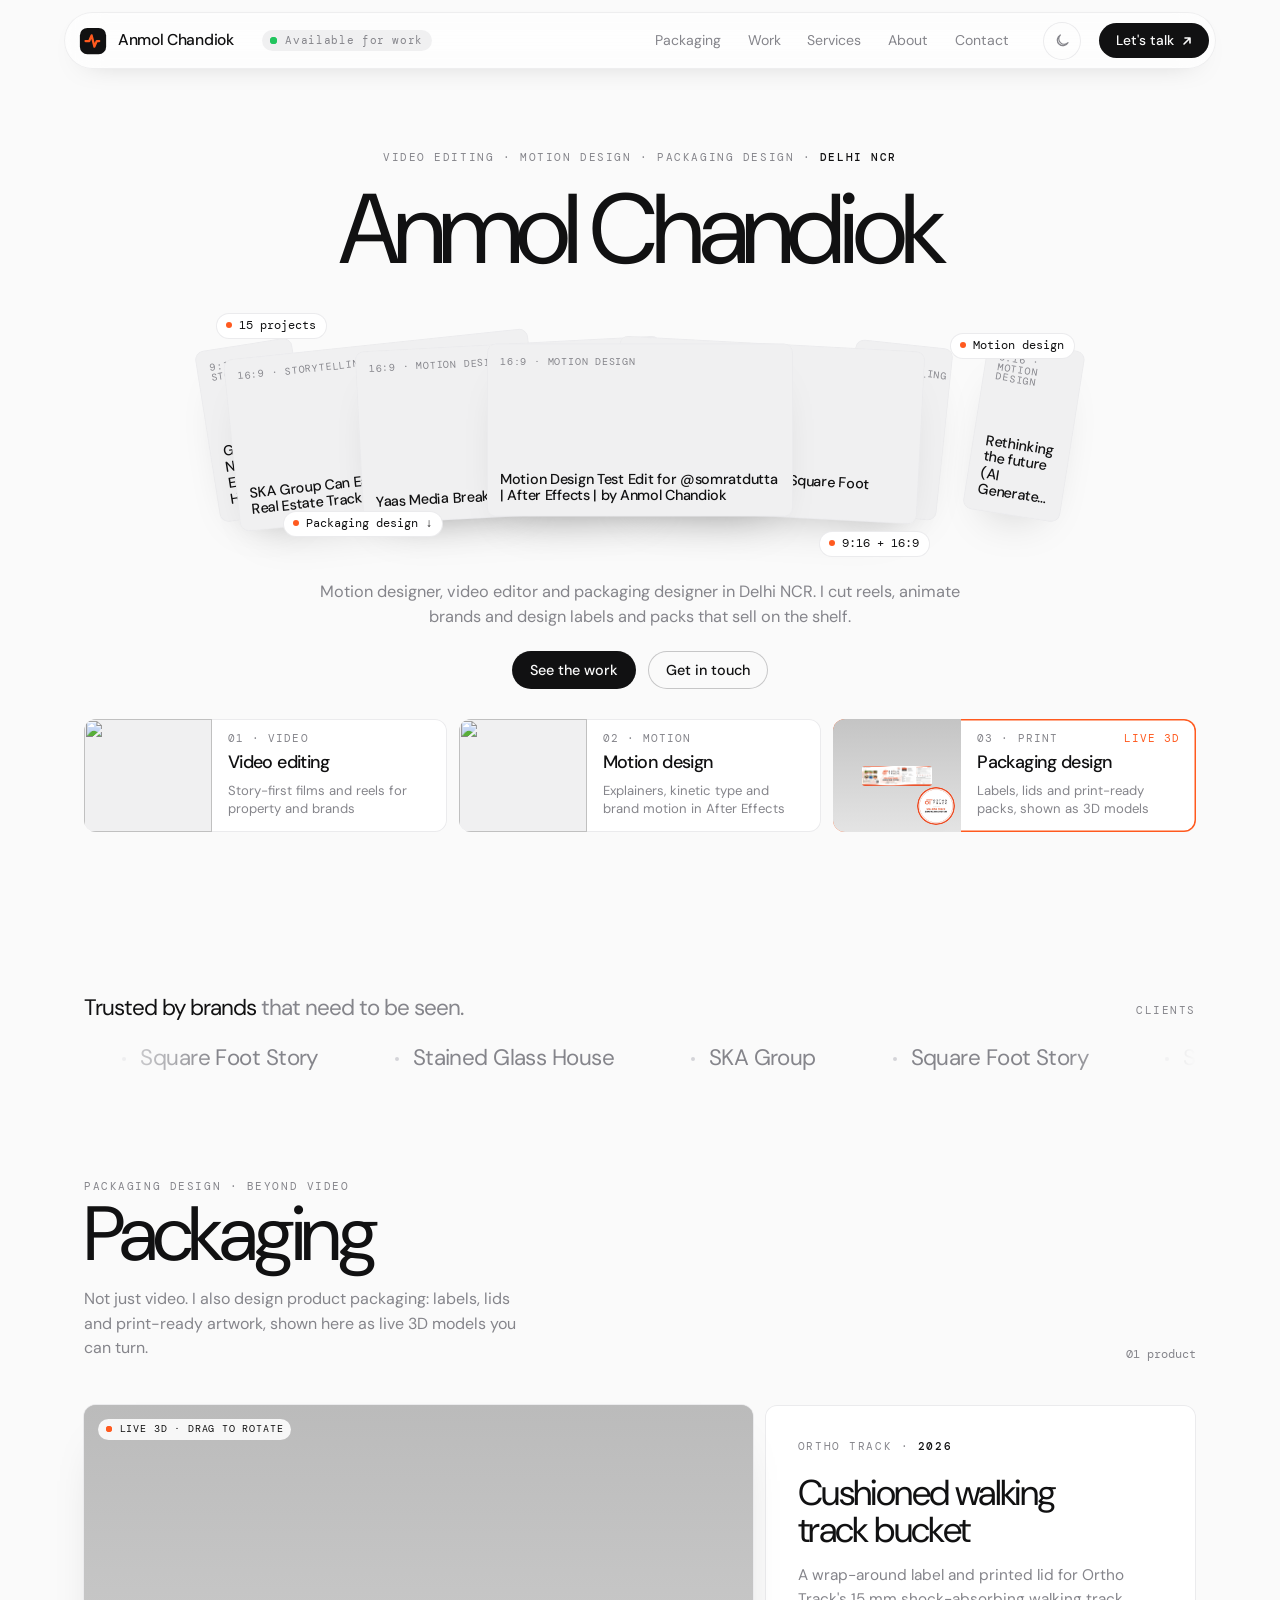
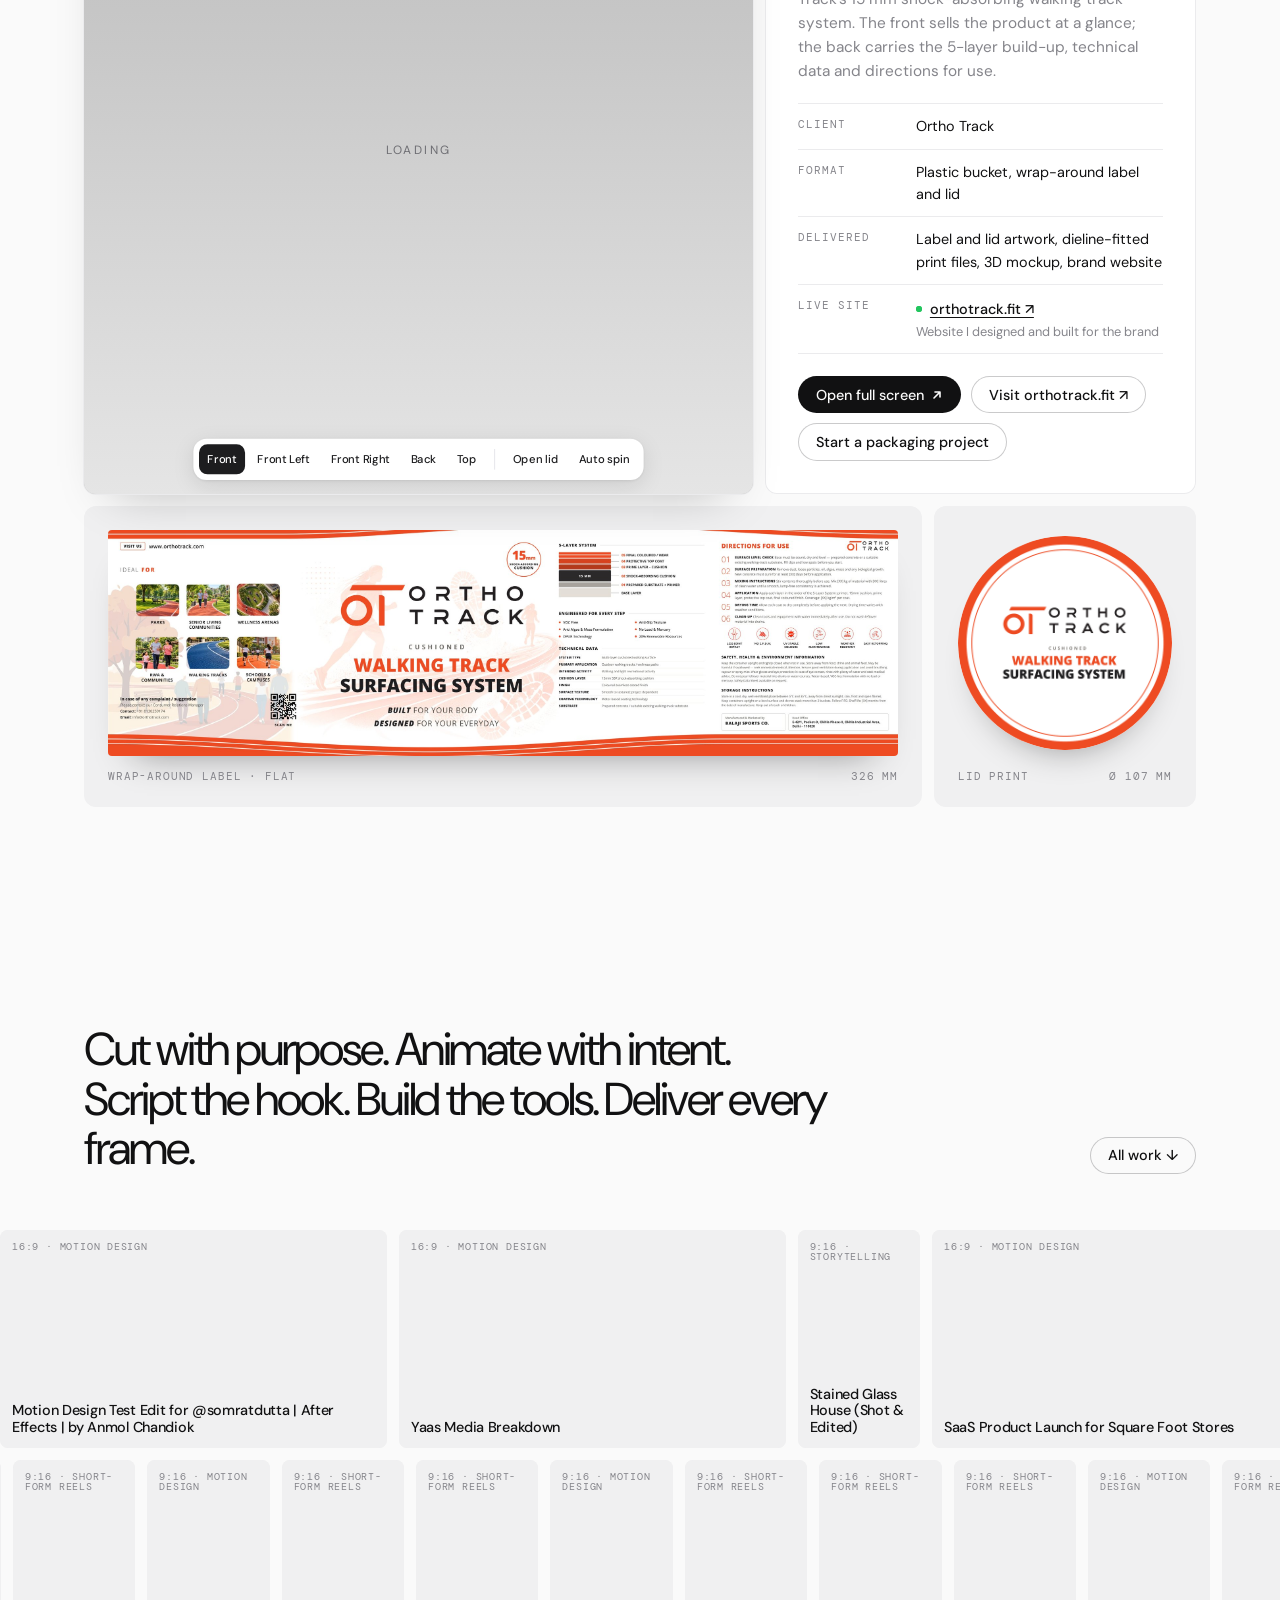
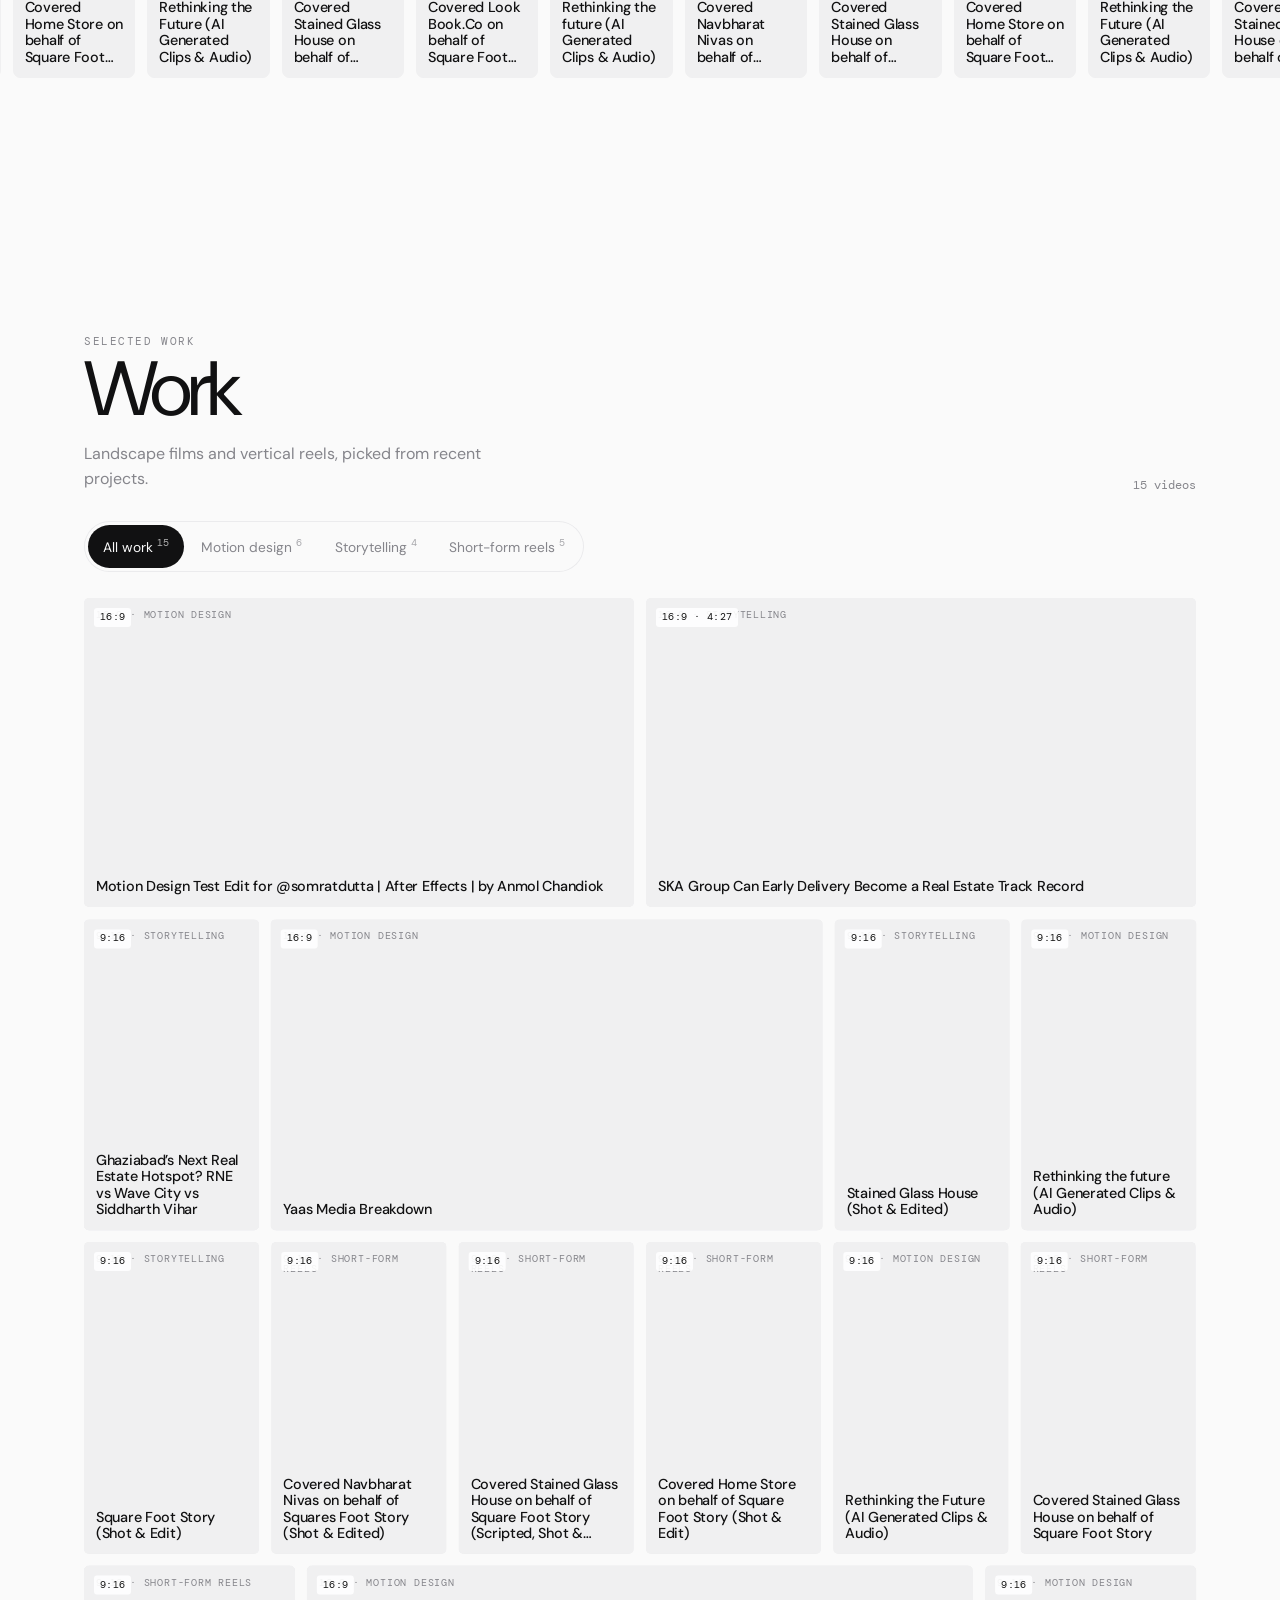
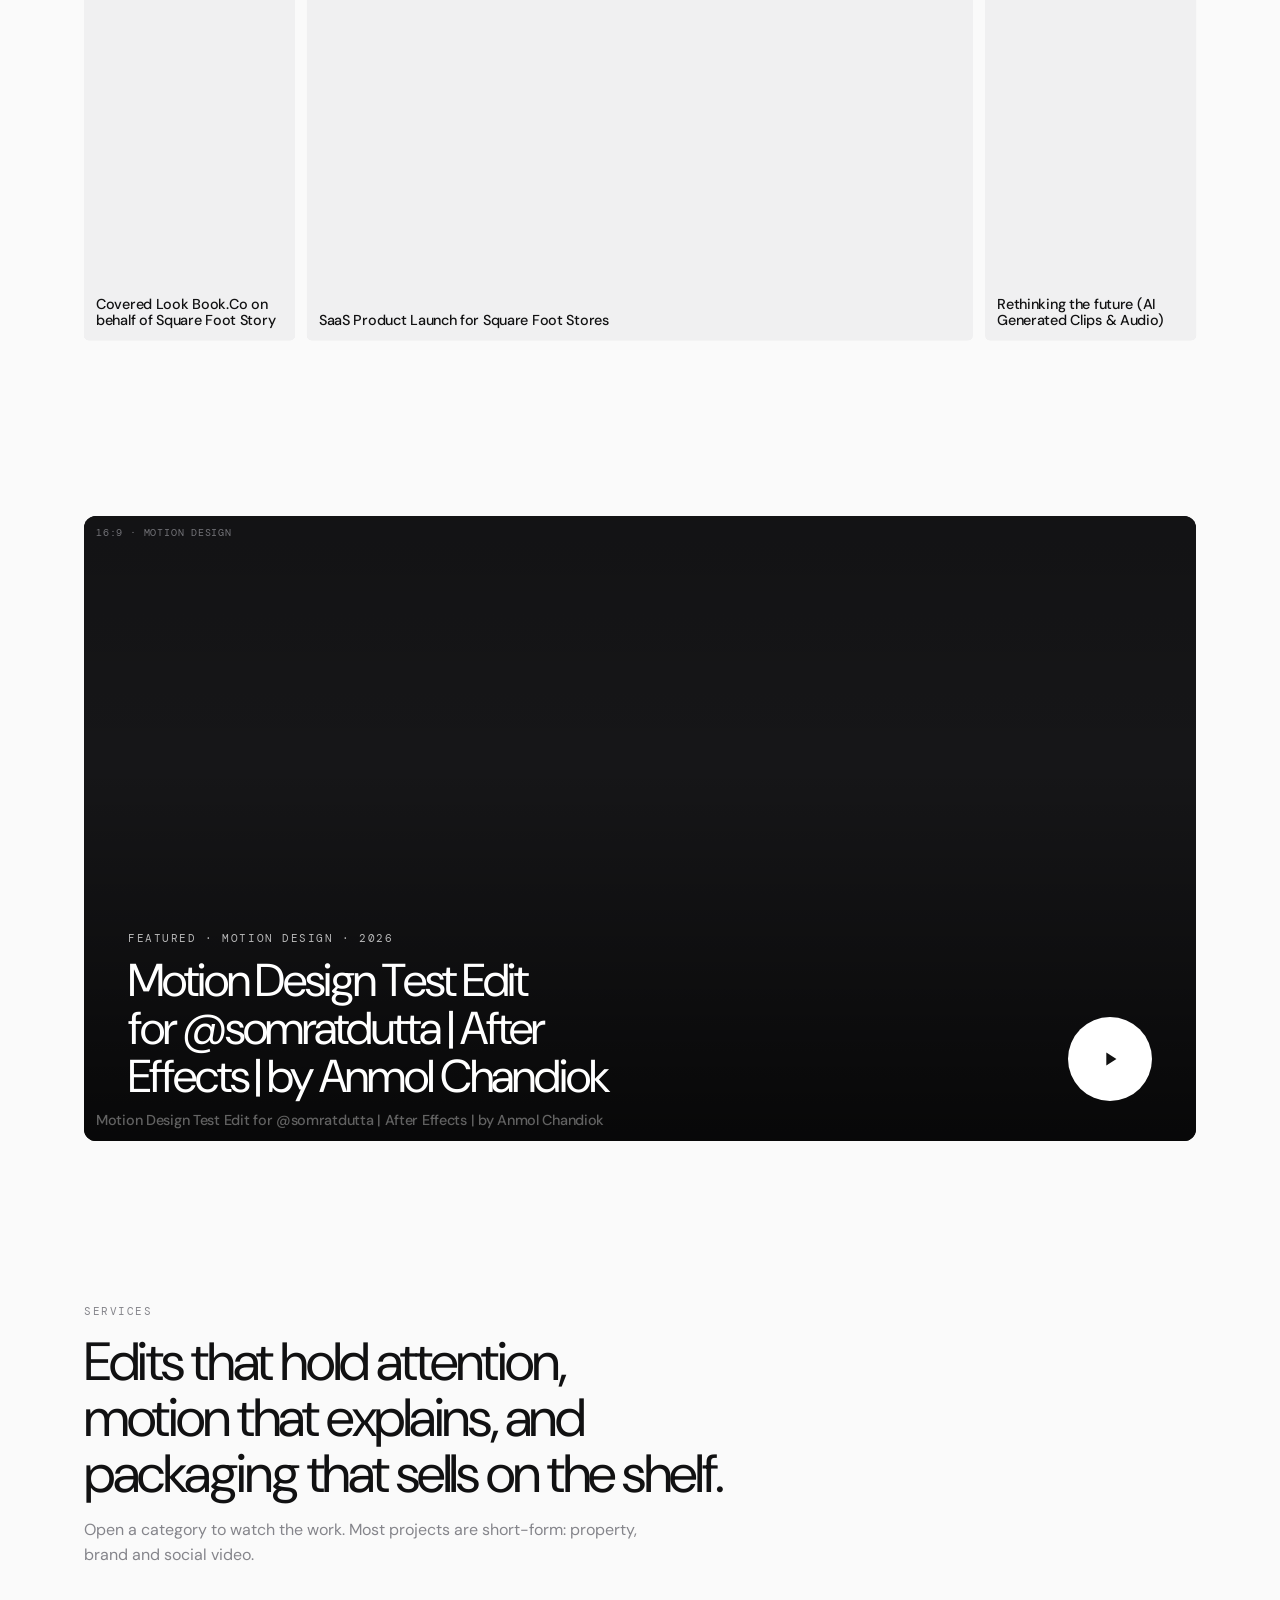
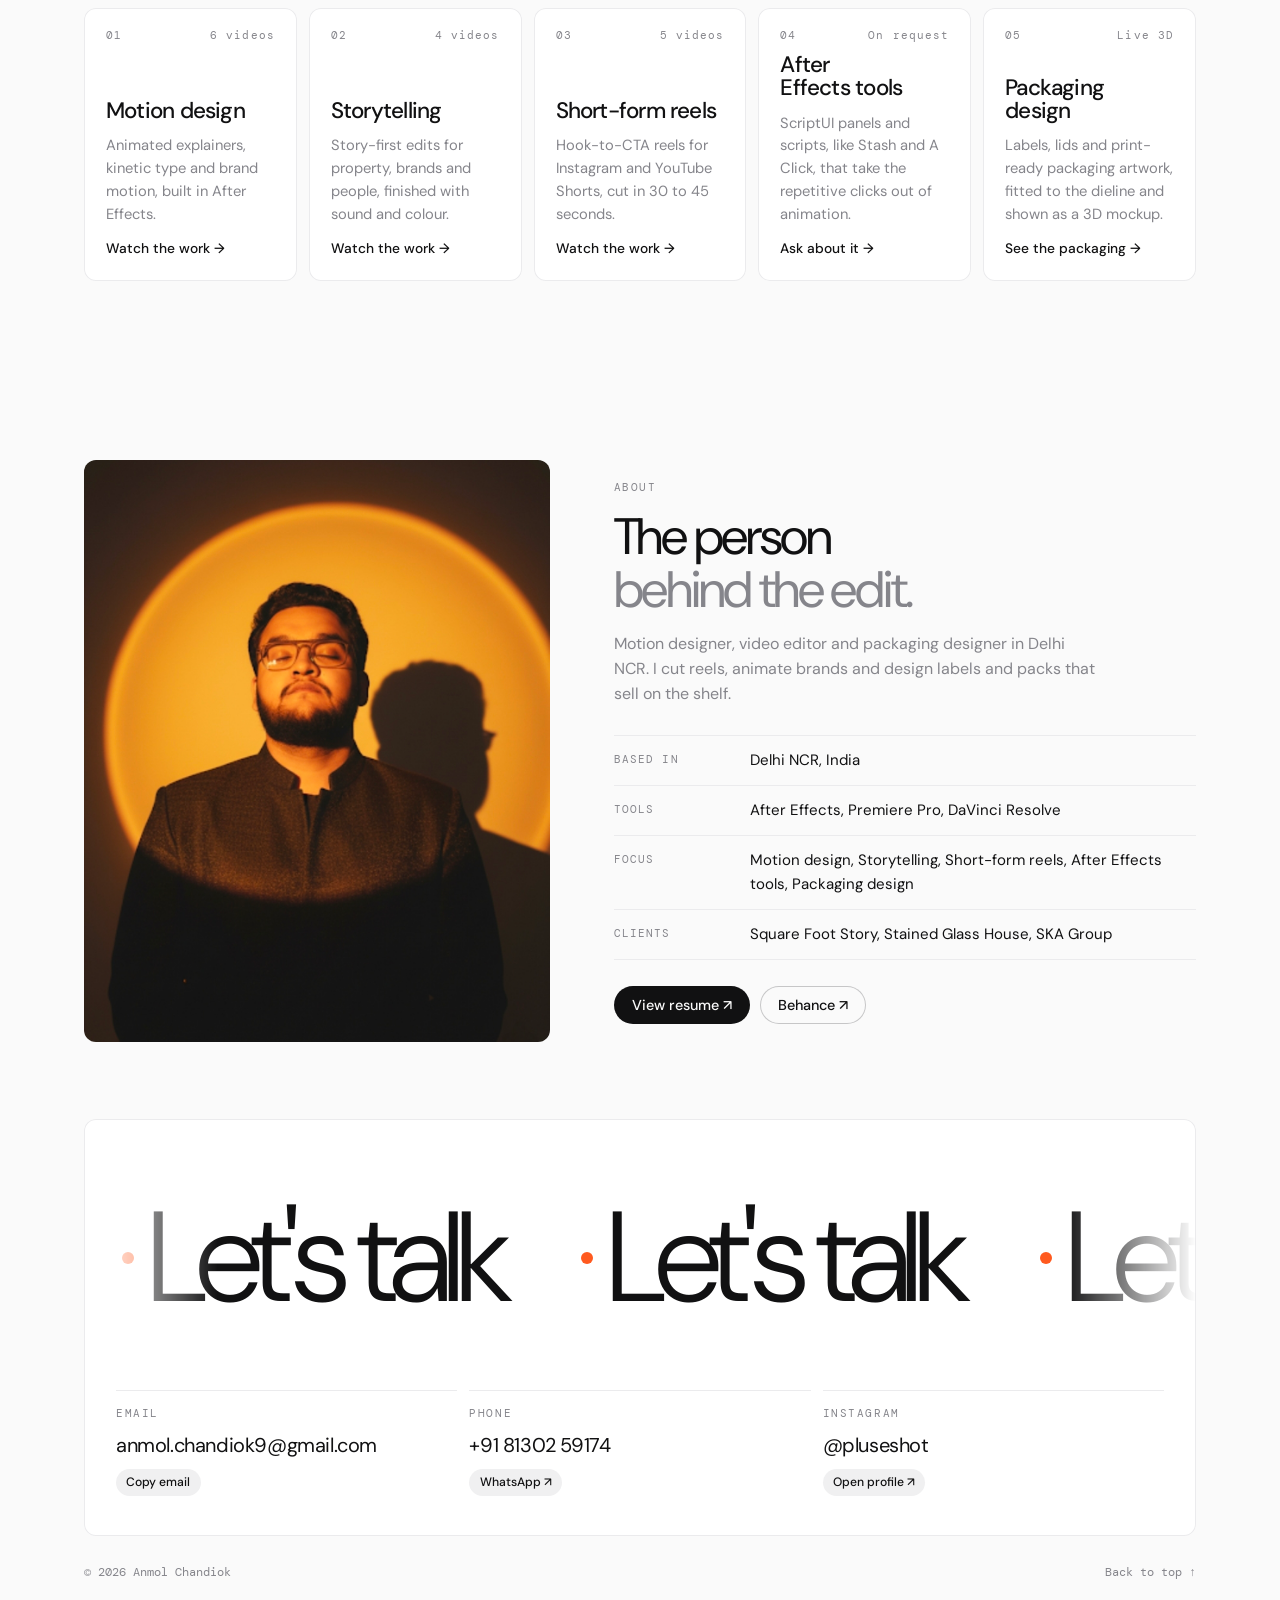
==== commit e80f0730: "Packaging: link the live Ortho Track website as proof Adds a "Live site" row and a "Visit orthotrack" ====
--- a/index.html
+++ b/index.html
@@ -246,6 +246,10 @@
 .pack-facts div{display:grid;grid-template-columns:104px minmax(0,1fr);gap:14px;padding-block:11px;border-bottom:1px solid var(--line);font-size:.9rem}
 .pack-facts dt{font:400 .66rem/1.9 var(--f-mono);letter-spacing:.1em;text-transform:uppercase;color:var(--muted)}
 .pack-facts dd{margin:0}
+.pack-live{display:inline-flex;align-items:center;gap:8px;font-weight:500;text-decoration:underline;text-underline-offset:3px}
+.pack-live i{position:relative;width:6px;height:6px;border-radius:50%;background:#22c55e}
+.pack-live i::after{content:"";position:absolute;inset:0;border-radius:50%;background:#22c55e;animation:ping 1.8s ease-out infinite}
+.pack-note{display:block;color:var(--muted);font-size:.8rem;margin-top:2px}
 .pack-act{display:flex;gap:10px;flex-wrap:wrap;margin-top:auto;padding-top:6px}
 .pack-flat{display:grid;grid-template-columns:minmax(0,3.2fr) minmax(0,1fr);gap:12px;margin-top:12px}
 .pack-art{margin:0;background:var(--tone);border-radius:var(--r-card);padding:clamp(14px,2vw,24px);display:flex;flex-direction:column;justify-content:space-between;gap:14px;min-width:0}
@@ -514,10 +518,12 @@
         <dl class="pack-facts">
           <div><dt>Client</dt><dd>Ortho Track</dd></div>
           <div><dt>Format</dt><dd>Plastic bucket, wrap-around label and lid</dd></div>
-          <div><dt>Delivered</dt><dd>Label and lid artwork, dieline-fitted print files, 3D mockup</dd></div>
+          <div><dt>Delivered</dt><dd>Label and lid artwork, dieline-fitted print files, 3D mockup, brand website</dd></div>
+          <div><dt>Live site</dt><dd><a class="pack-live" href="https://orthotrack.fit/" target="_blank" rel="noopener"><i aria-hidden="true"></i>orthotrack.fit ↗</a><span class="pack-note">Website I designed and built for the brand</span></dd></div>
         </dl>
         <div class="pack-act">
           <a class="btn btn-ink" href="packaging/ortho-track/" target="_blank" rel="noopener">Open full screen <svg width="12" height="12" viewBox="0 0 12 12" aria-hidden="true"><path d="M3 9l6-6M4 3h5v5" stroke="currentColor" stroke-width="1.6" fill="none" stroke-linecap="round" stroke-linejoin="round"/></svg></a>
+          <a class="btn btn-ghost" href="https://orthotrack.fit/" target="_blank" rel="noopener">Visit orthotrack.fit ↗</a>
           <a class="btn btn-ghost" href="#contact">Start a packaging project</a>
         </div>
       </div>
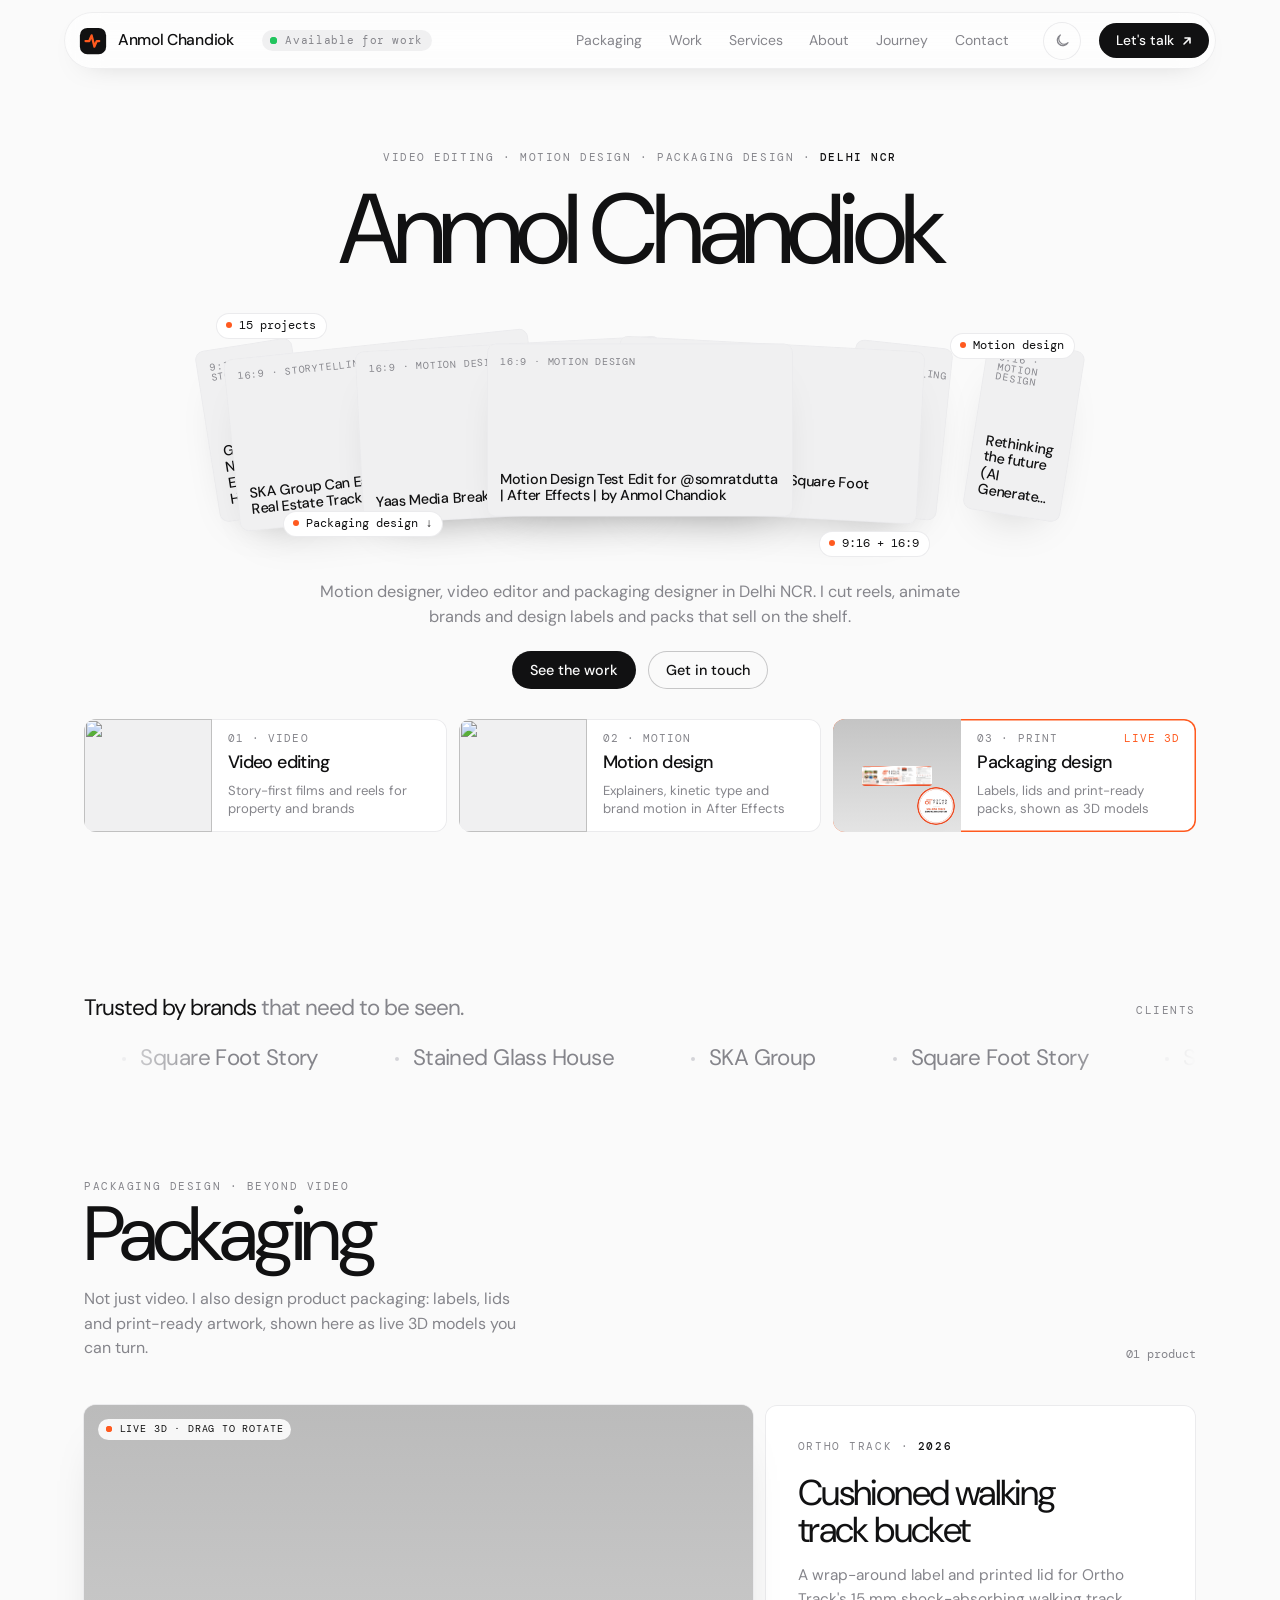
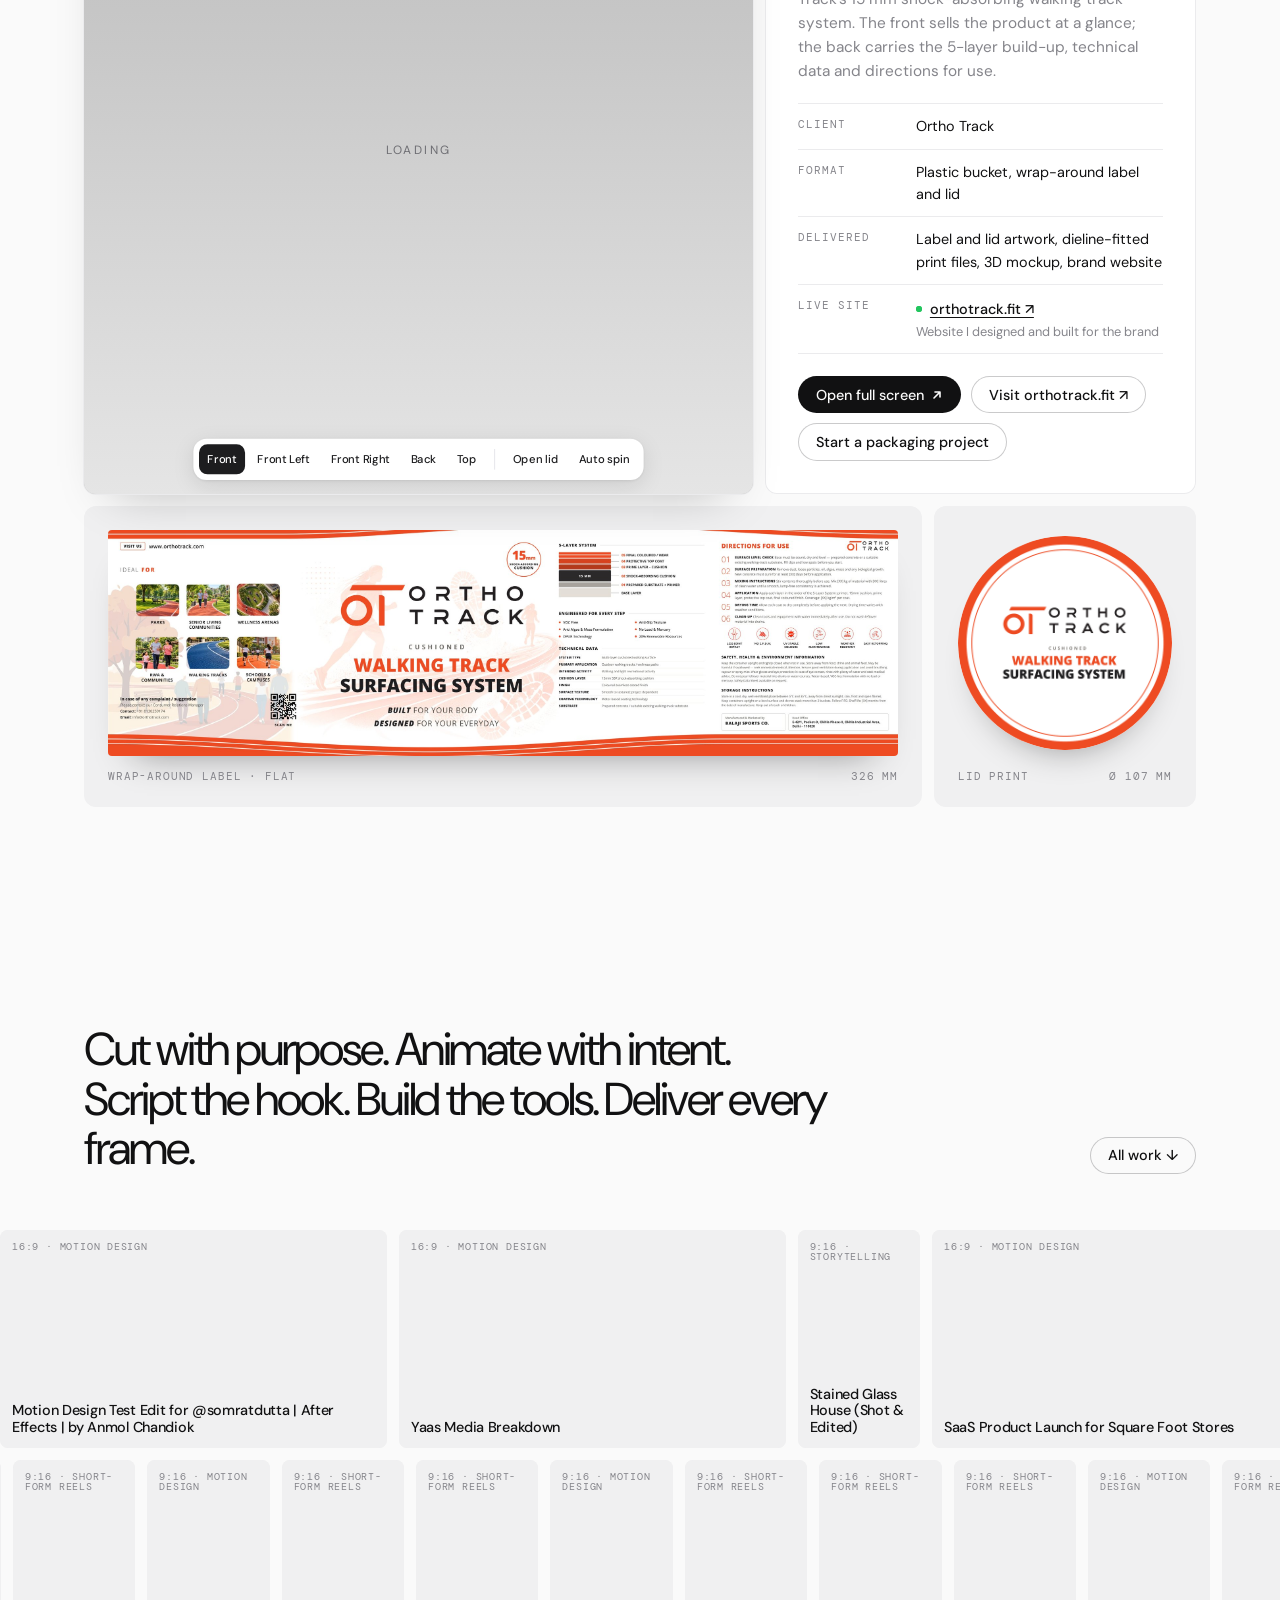
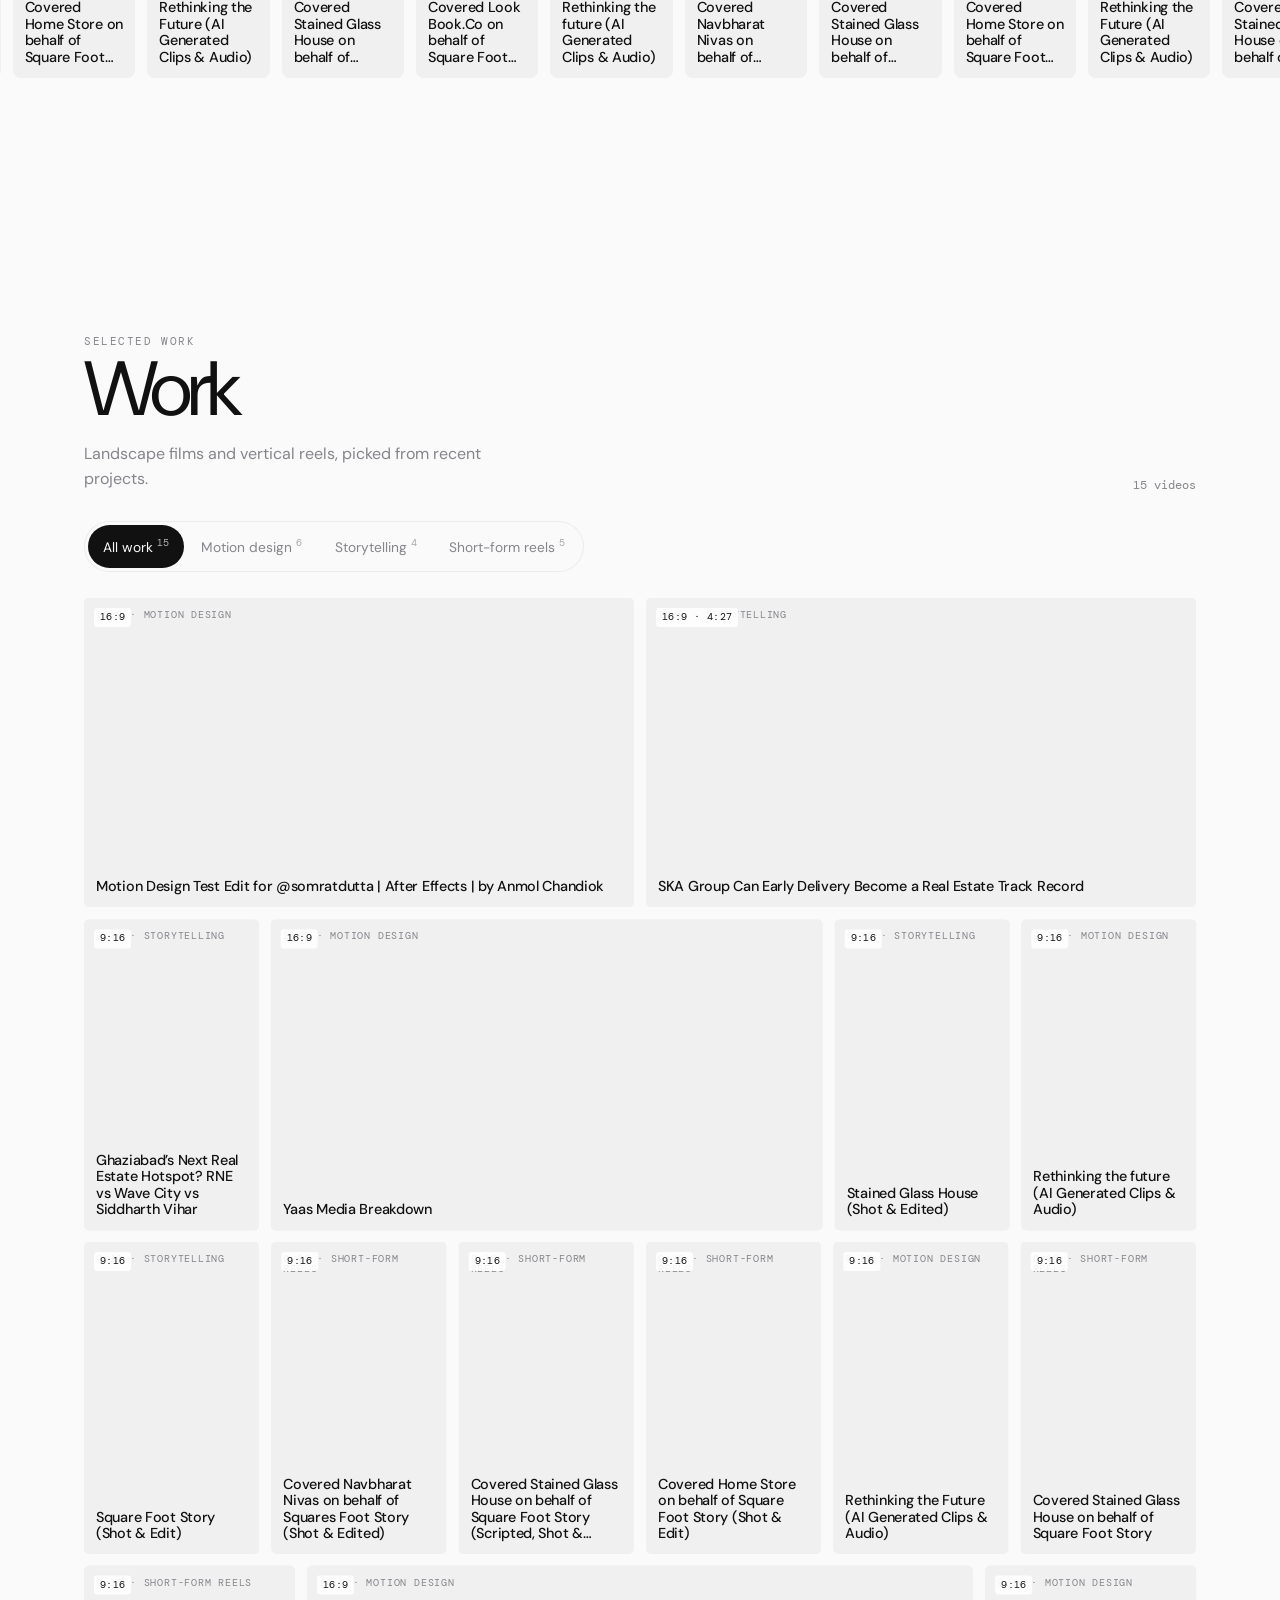
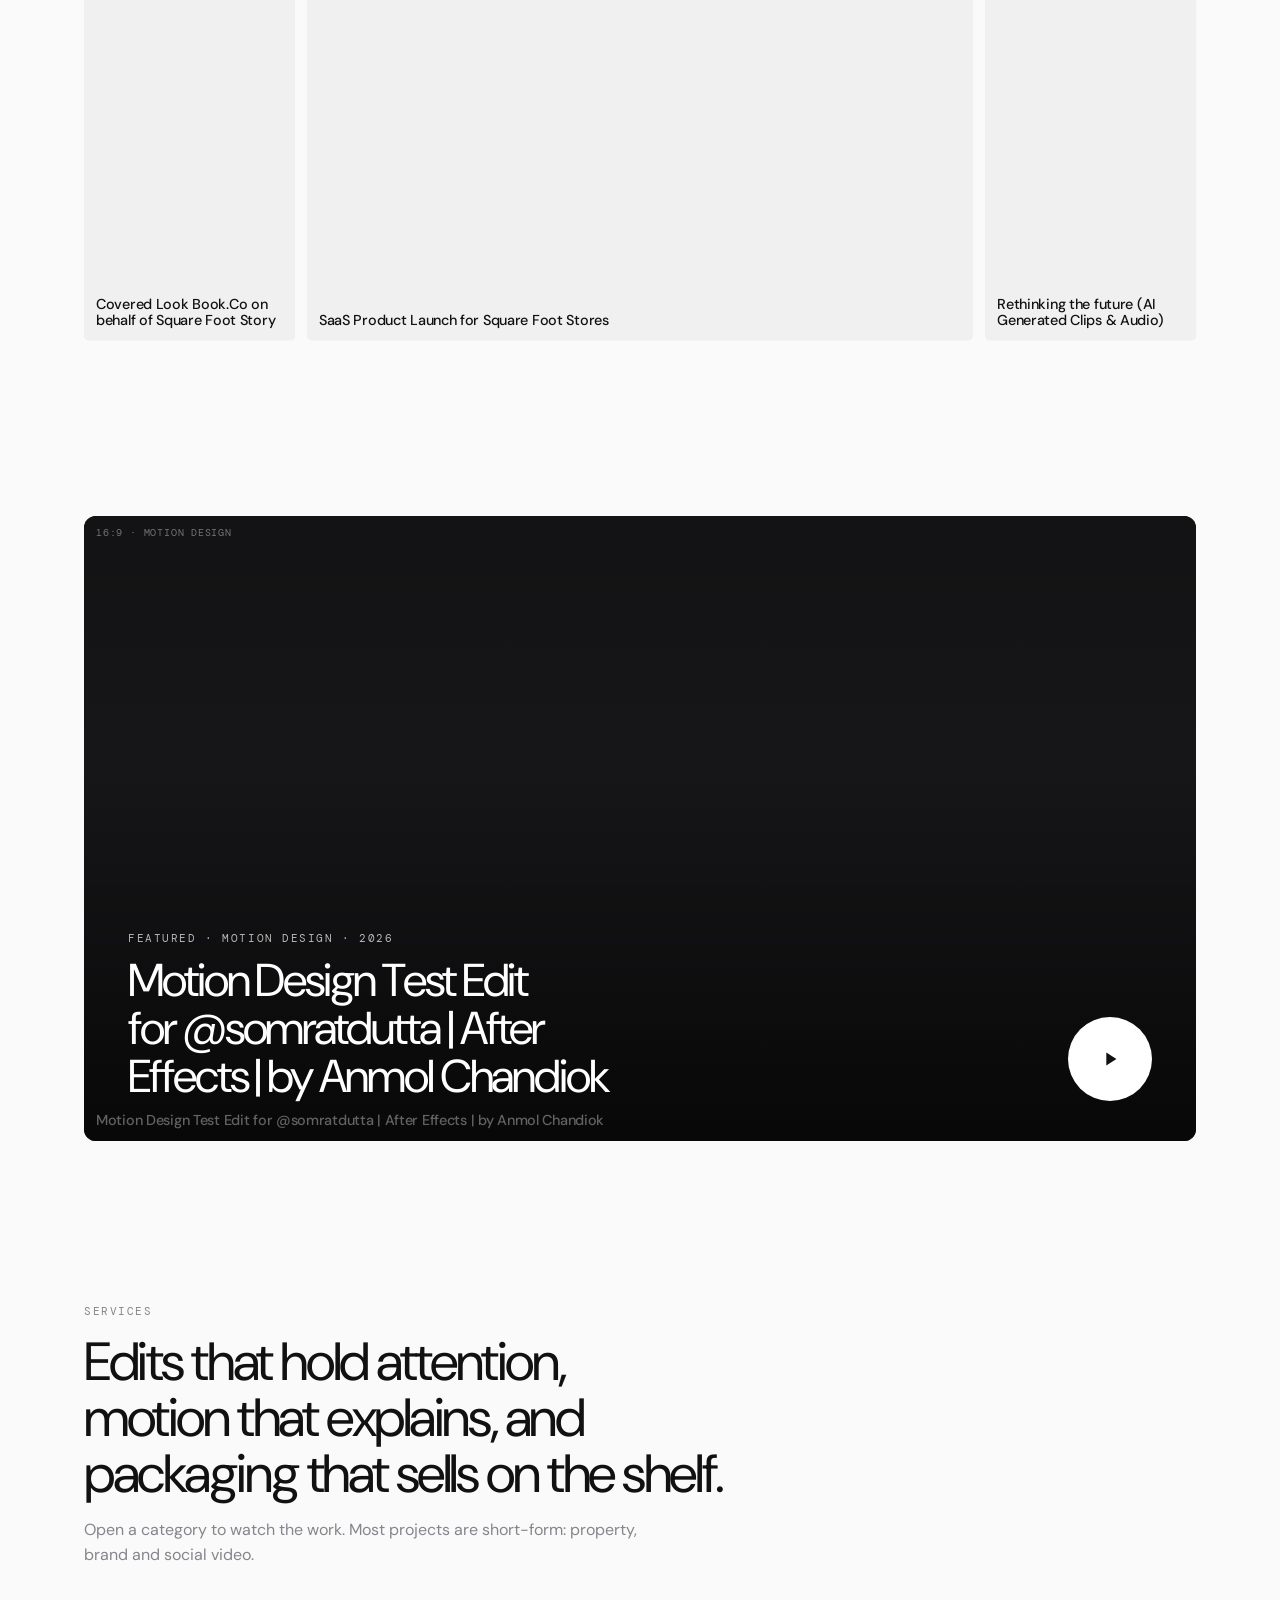
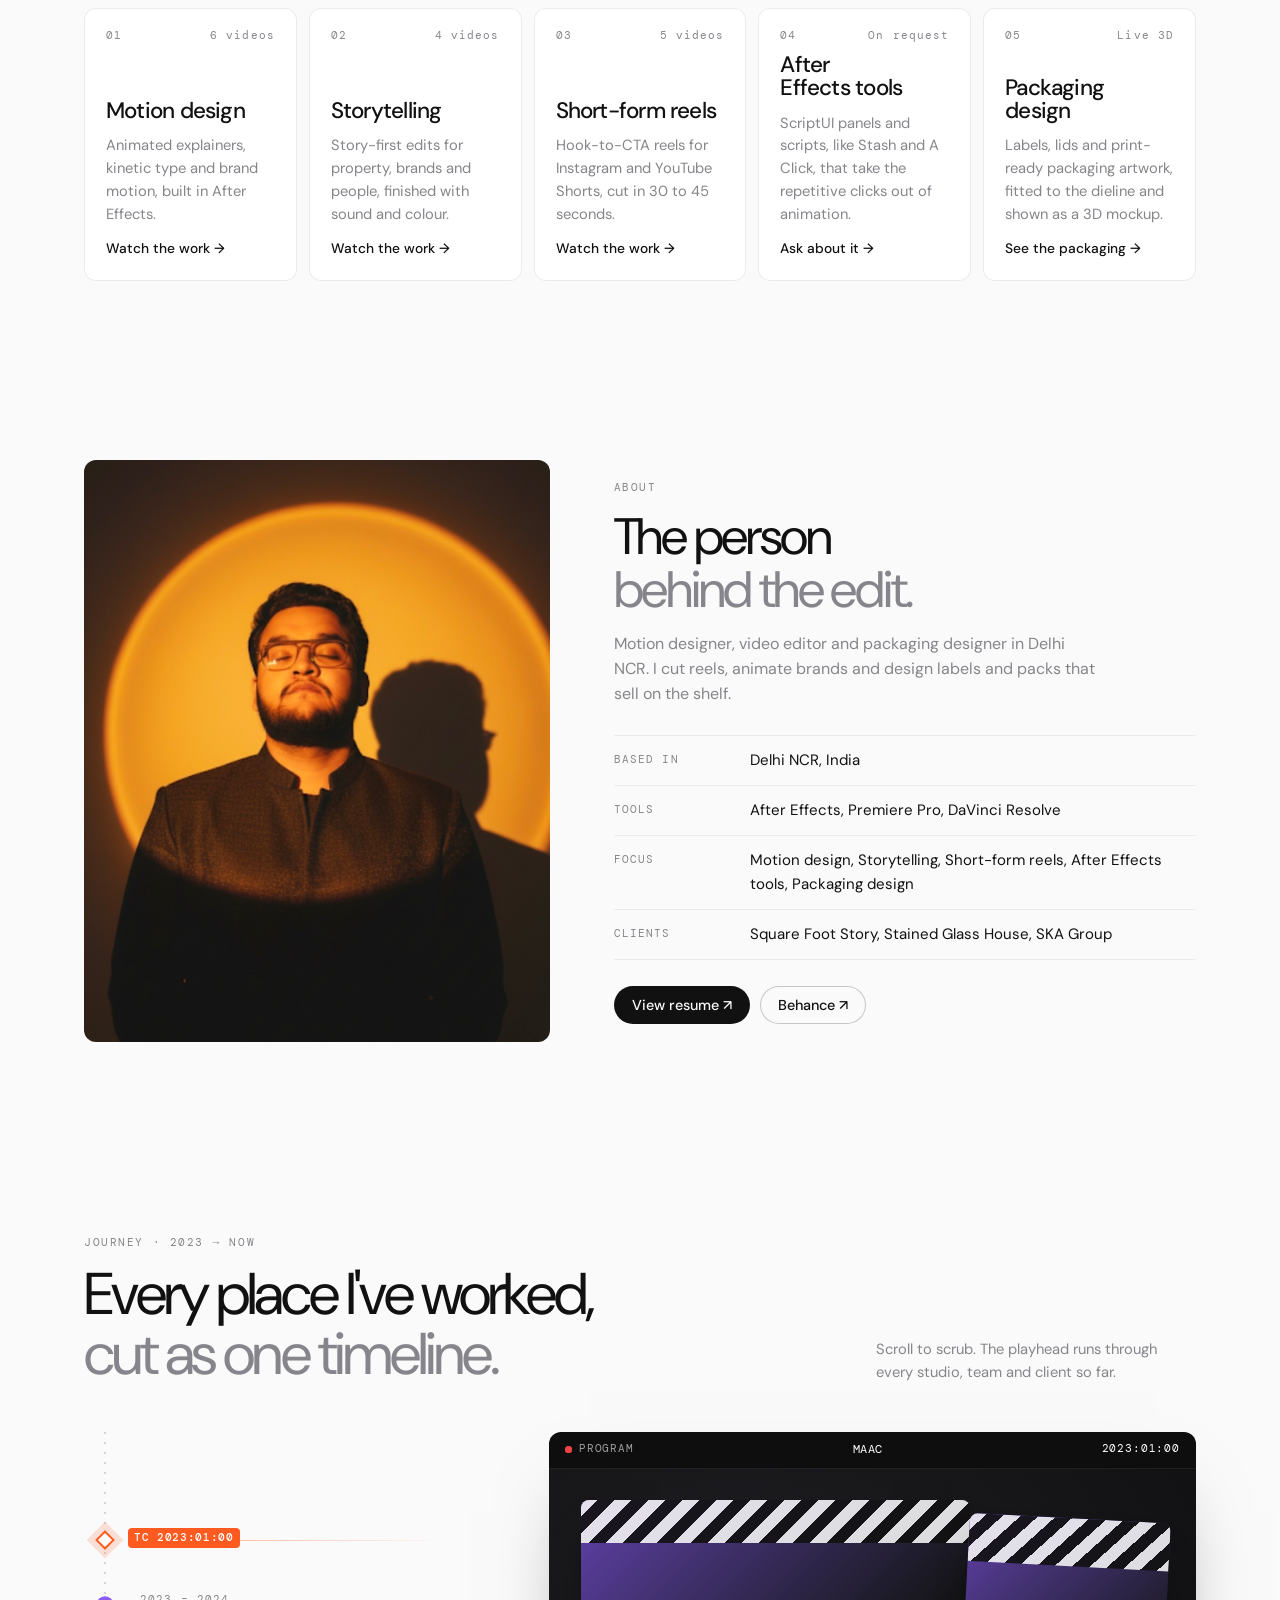
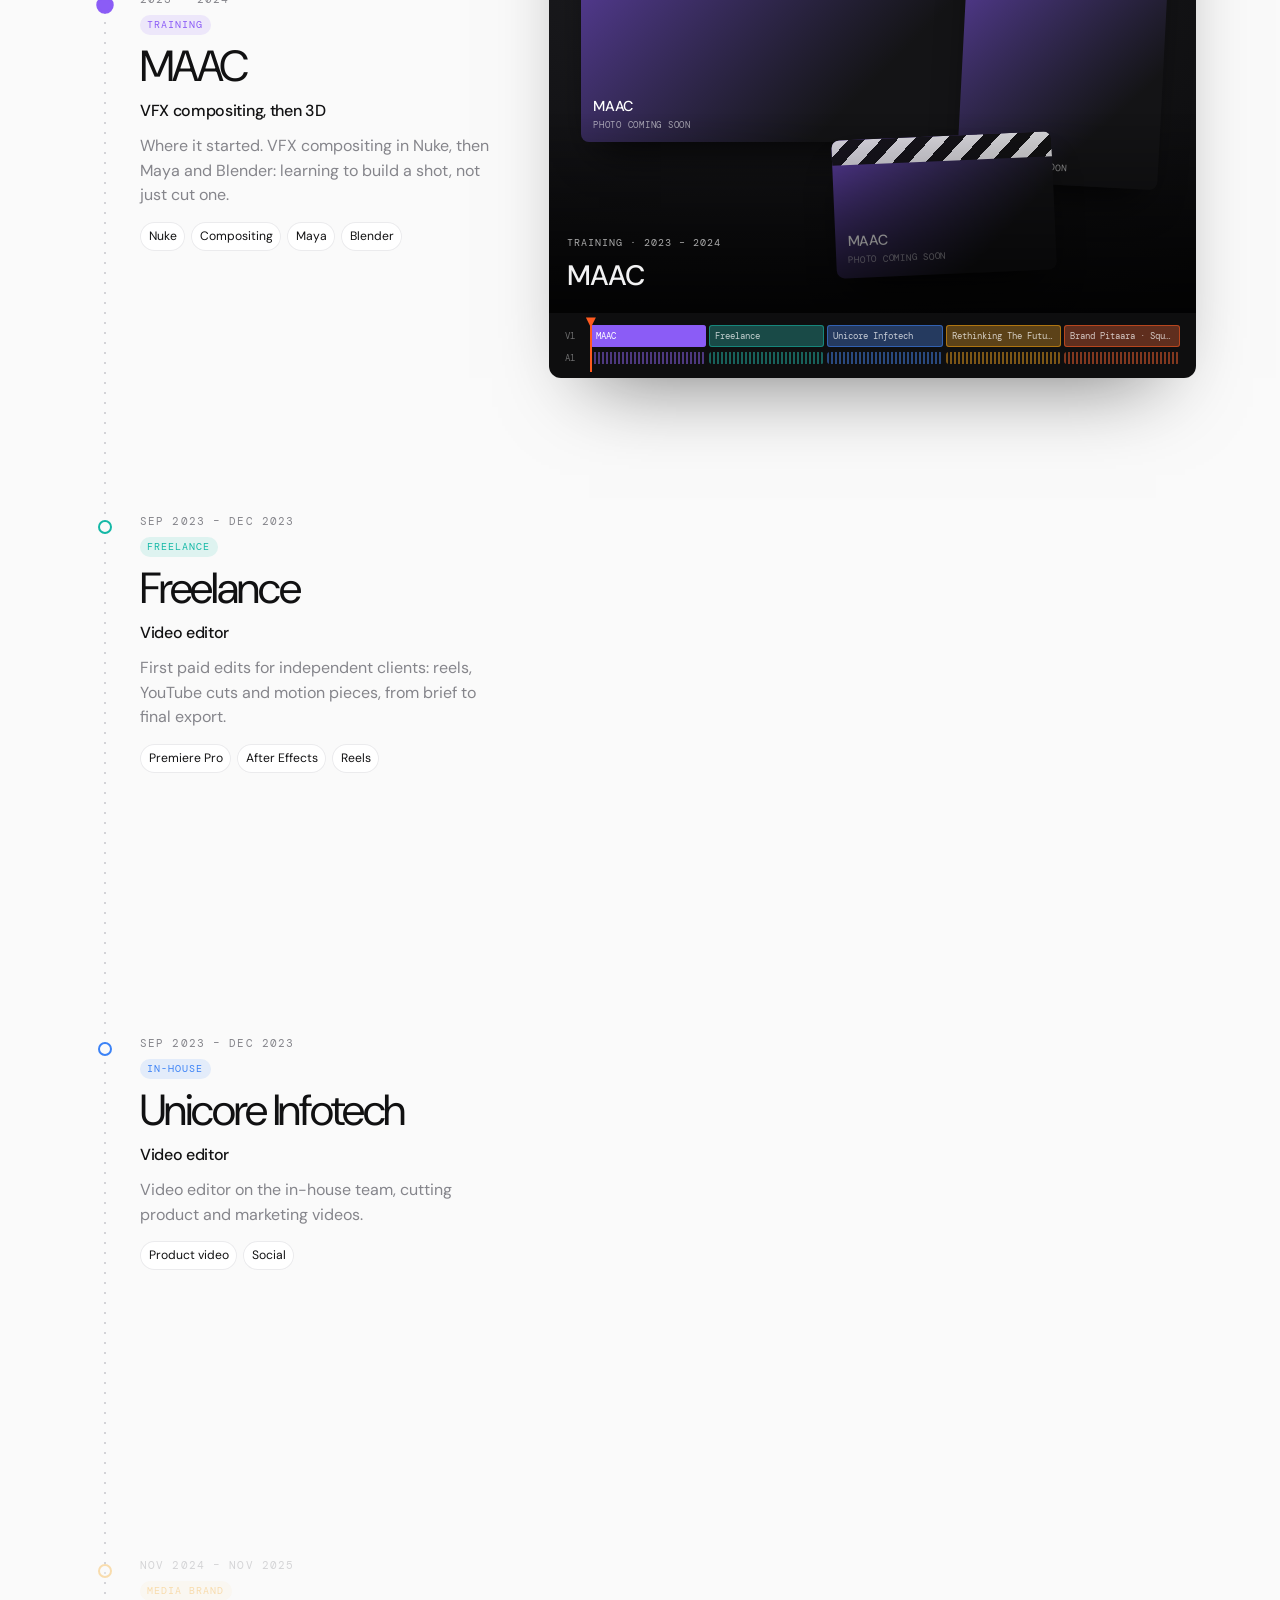
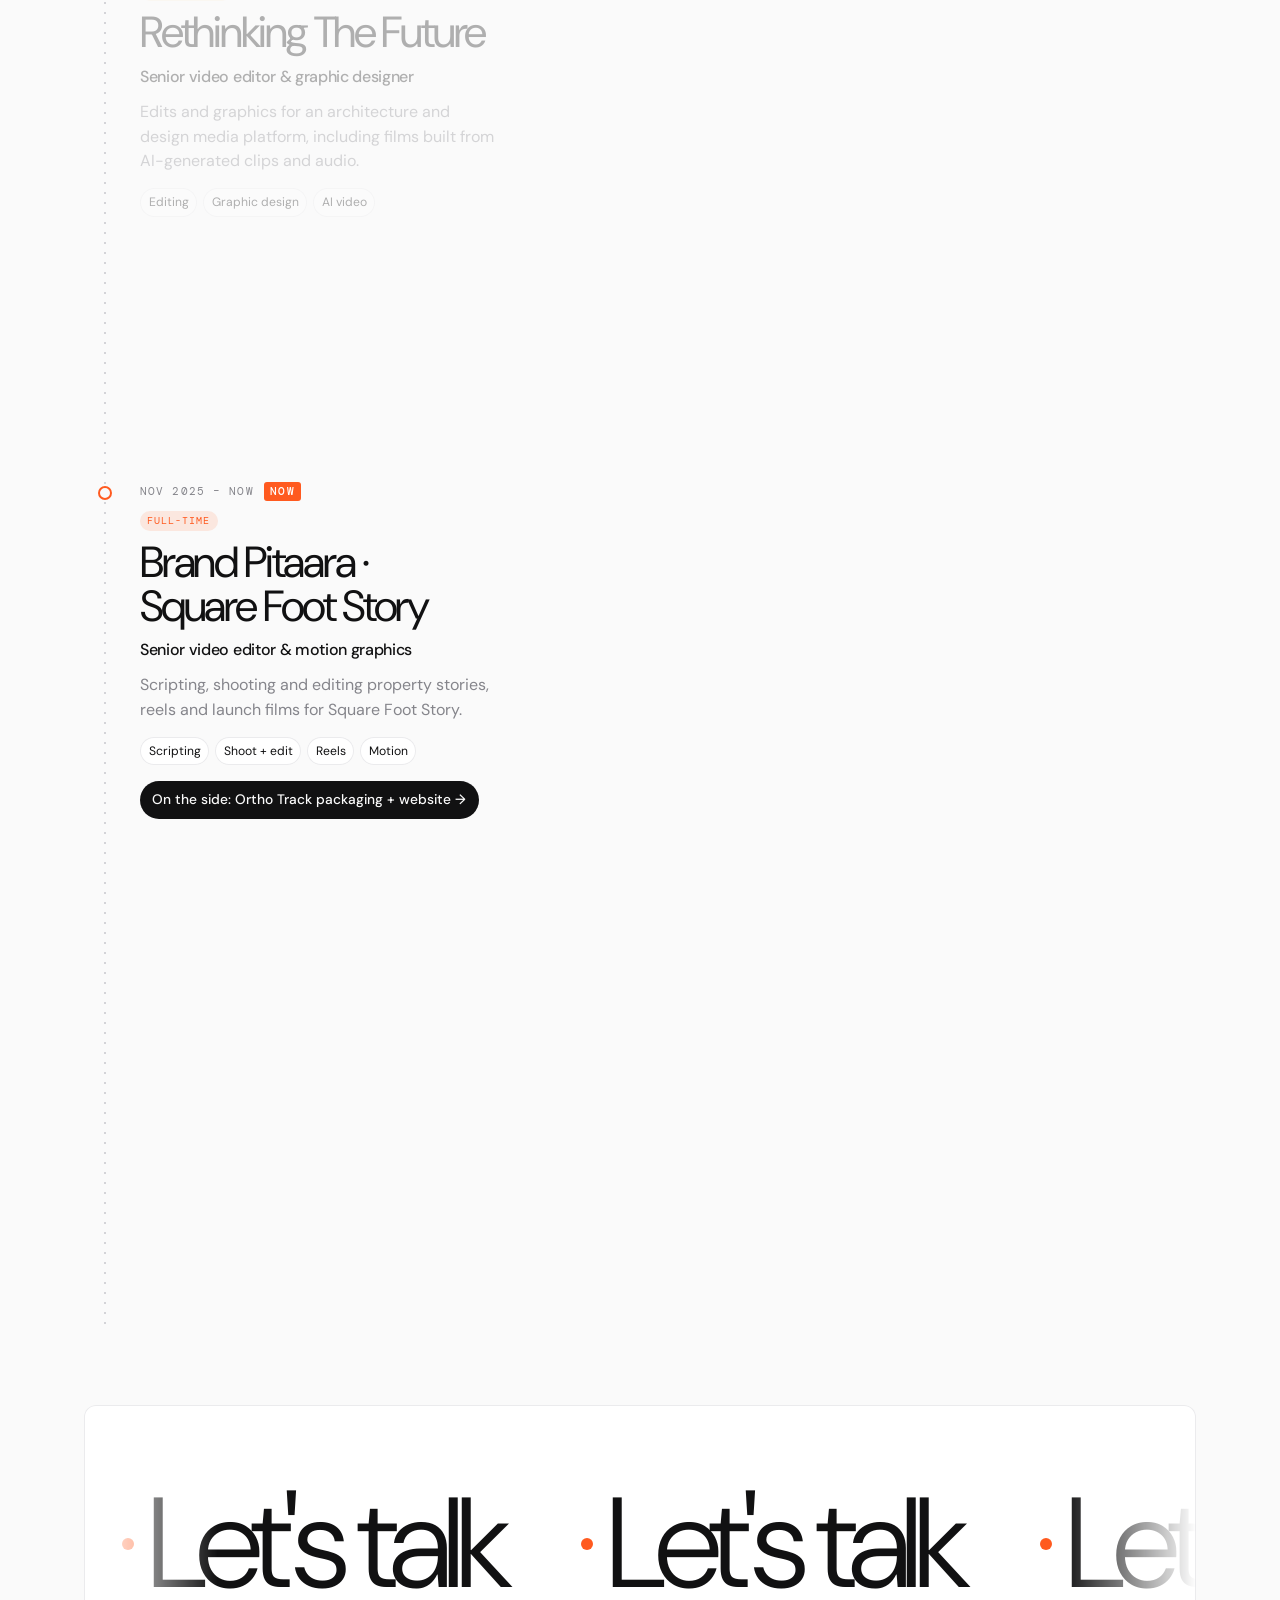
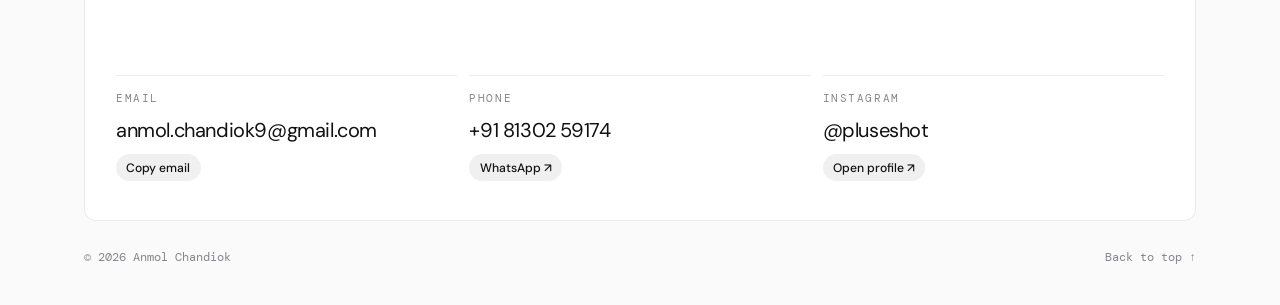
==== commit 8a146dc6: "Journey: career cut as a scroll-driven edit timeline New section before Contact. A playhead with a r" ====
--- a/index.html
+++ b/index.html
@@ -307,6 +307,92 @@
 .about-cta{display:flex;gap:10px;flex-wrap:wrap;margin-top:26px}
 @media (max-width:760px){.about{grid-template-columns:1fr}.portrait{max-width:420px}}
 
+/* journey: career cut as an edit timeline. A playhead rides the scroll down a rail of "clips"
+   while a sticky program monitor swaps to each stop's shots. Sticky, not pinned: scroll stays free. */
+.journey{padding-block:clamp(70px,9vw,120px) clamp(40px,6vw,80px)}
+.jr-top{display:flex;justify-content:space-between;align-items:end;gap:20px;flex-wrap:wrap}
+.jr-top h2{font-size:clamp(2rem,4.6vw,3.8rem);letter-spacing:-.05em;line-height:1.02;max-width:16ch;margin-top:12px}
+.jr-top h2 .soft{color:var(--muted)}
+.jr-hint{color:var(--muted);max-width:32ch;font-size:.92rem}
+.jr-body{display:grid;grid-template-columns:minmax(0,.78fr) minmax(0,1.22fr);gap:clamp(24px,4vw,64px);margin-top:clamp(28px,4vw,48px)}
+.jr-track{position:relative;padding:12vh 0 42vh 56px}
+.jr-rail{position:absolute;left:20px;top:0;bottom:0;width:2px;background:repeating-linear-gradient(180deg,var(--ghost) 0 2px,transparent 2px 10px)}
+.jr-fill{position:absolute;left:0;top:0;width:100%;height:0;background:var(--accent);box-shadow:0 0 14px var(--accent)}
+.jr-playhead{position:sticky;top:50vh;height:0;z-index:4;margin-left:-56px;pointer-events:none}
+.jr-playhead::before{content:"";position:absolute;left:62px;right:0;top:0;height:1px;background:linear-gradient(90deg,var(--accent),transparent 85%);opacity:.55}
+.jr-playhead i{position:absolute;left:14px;top:-7px;width:14px;height:14px;background:var(--bg);border:2px solid var(--accent);transform:rotate(45deg);box-shadow:0 0 0 6px color-mix(in srgb,var(--accent) 16%,transparent)}
+.jr-playhead span{position:absolute;left:44px;top:-12px;font:500 .66rem/1 var(--f-mono);letter-spacing:.06em;padding:.45em .6em;border-radius:4px;background:var(--accent);color:#fff;font-variant-numeric:tabular-nums;white-space:nowrap}
+.jr-stop{position:relative;padding-block:6vh;min-height:58vh;display:flex;flex-direction:column;gap:10px;opacity:.32;transition:opacity .5s}
+.jr-stop.on{opacity:1}
+.jr-stop.past{opacity:.55}
+.jr-dot{position:absolute;left:-42px;top:calc(6vh + 4px);width:14px;height:14px;border-radius:50%;background:var(--bg);border:2px solid var(--c);transition:background .4s,transform .4s}
+.jr-stop.on .jr-dot,.jr-stop.past .jr-dot{background:var(--c)}
+.jr-stop.on .jr-dot{transform:scale(1.25)}
+.jr-when{display:flex;align-items:center;gap:10px;font:400 .7rem/1 var(--f-mono);letter-spacing:.1em;text-transform:uppercase;color:var(--muted)}
+.jr-when b{font-weight:500;color:#fff;background:var(--accent);padding:.35em .55em;border-radius:3px;letter-spacing:.12em}
+.jr-kind{align-self:start;font:400 .64rem/1 var(--f-mono);letter-spacing:.1em;text-transform:uppercase;padding:.5em .7em;border-radius:999px;color:var(--c);background:color-mix(in srgb,var(--c) 12%,transparent)}
+.jr-stop h3{font-size:clamp(1.8rem,3.4vw,3rem);letter-spacing:-.05em;line-height:1}
+.jr-role{font-weight:500;letter-spacing:-.02em}
+.jr-desc{color:var(--muted);max-width:44ch}
+.jr-tags{display:flex;flex-wrap:wrap;gap:6px;list-style:none;margin:4px 0 0;padding:0}
+.jr-tags li{font-size:.76rem;padding:.4em .7em;border-radius:999px;box-shadow:inset 0 0 0 1px var(--line);background:var(--surface)}
+.jr-side{align-self:start;display:inline-flex;align-items:center;gap:8px;margin-top:6px;font-size:.86rem;font-weight:500;text-decoration:none;padding:.6em .9em;border-radius:999px;background:var(--ink);color:var(--bg)}
+.jr-side:hover{opacity:.85}
+.jr-inline{display:none}
+
+.jr-monitor{position:sticky;top:max(90px,calc(50vh - 290px));align-self:start;background:#0e0e0f;color:#f2f2f3;border-radius:var(--r-card);overflow:hidden;box-shadow:0 40px 80px -40px rgba(0,0,0,.55)}
+.jr-bar{display:flex;justify-content:space-between;align-items:center;gap:12px;padding:12px 16px;font:400 .66rem/1 var(--f-mono);letter-spacing:.08em;text-transform:uppercase;color:rgba(255,255,255,.6);border-bottom:1px solid rgba(255,255,255,.08)}
+.jr-bar #jr-name{color:#fff;letter-spacing:.04em;text-transform:none;font-size:.74rem;overflow:hidden;text-overflow:ellipsis;white-space:nowrap}
+.jr-rec{display:inline-flex;align-items:center;gap:7px}
+.jr-rec i{position:relative;width:7px;height:7px;border-radius:50%;background:#ef4444}
+.jr-rec i::after{content:"";position:absolute;inset:0;border-radius:50%;background:#ef4444;animation:ping 1.8s ease-out infinite}
+.jr-tc2{color:#fff;font-variant-numeric:tabular-nums}
+.jr-screen{position:relative;aspect-ratio:16/11;overflow:hidden;background:radial-gradient(120% 90% at 30% 20%,#1d1d21,#0b0b0c)}
+.jr-screen::after{content:"";position:absolute;inset:0;pointer-events:none;background:linear-gradient(180deg,transparent 55%,rgba(0,0,0,.75));z-index:3}
+.jr-layer{position:absolute;inset:0;opacity:0;visibility:hidden;transition:opacity .6s,visibility 0s .6s}
+.jr-layer.on{opacity:1;visibility:visible;transition:opacity .6s}
+.jr-shot{position:absolute;display:block;overflow:hidden;border-radius:8px;background:#1a1a1d;border:0;padding:0;box-shadow:0 24px 40px -18px rgba(0,0,0,.8);transition:transform 1s cubic-bezier(.2,.8,.2,1),opacity .8s;opacity:0}
+.jr-shot img{width:100%;height:100%;object-fit:cover}
+.jr-layer .jr-shot:nth-child(1){left:5%;top:7%;width:60%;aspect-ratio:16/10;transform:translate(-30px,20px) scale(.94)}
+.jr-layer .jr-shot:nth-child(2){right:5%;top:11%;width:31%;aspect-ratio:3/4;transform:translate(30px,-10px) rotate(8deg) scale(.9)}
+.jr-layer .jr-shot:nth-child(3){left:44%;bottom:9%;width:34%;aspect-ratio:16/10;transform:translateY(40px) rotate(-6deg) scale(.9)}
+.jr-layer.on .jr-shot{opacity:1}
+.jr-layer.on .jr-shot:nth-child(1){transform:none}
+.jr-layer.on .jr-shot:nth-child(2){transform:rotate(3deg);transition-delay:.08s}
+.jr-layer.on .jr-shot:nth-child(3){transform:rotate(-2.5deg);transition-delay:.16s}
+.jr-shot.is-vid{cursor:pointer}
+.jr-shot.is-vid:hover{transform:scale(1.03)!important;z-index:2}
+.jr-play{position:absolute;right:8px;bottom:8px;width:30px;height:30px;border-radius:50%;background:#fff;color:#111;display:grid;place-items:center;font-size:.7rem}
+.is-slate{display:flex!important;flex-direction:column;justify-content:flex-end;gap:4px;padding:12px;text-align:left;background:linear-gradient(135deg,color-mix(in srgb,var(--c) 70%,#000),#141416 75%)}
+.is-slate::before{content:"";position:absolute;left:0;right:0;top:0;height:18%;background:repeating-linear-gradient(135deg,#f2f2f3 0 12px,#111 12px 24px);opacity:.9}
+.is-slate b{font-size:.9rem;font-weight:500;letter-spacing:-.02em;color:#fff}
+.is-slate i{font:400 .58rem/1 var(--f-mono);font-style:normal;letter-spacing:.08em;text-transform:uppercase;color:rgba(255,255,255,.6)}
+.jr-cap{position:absolute;z-index:4;left:18px;bottom:16px;right:18px;pointer-events:none}
+.jr-cap i{display:block;font:400 .62rem/1 var(--f-mono);font-style:normal;letter-spacing:.1em;text-transform:uppercase;color:rgba(255,255,255,.65)}
+.jr-cap b{display:block;font-size:clamp(1.2rem,2.2vw,1.9rem);font-weight:500;letter-spacing:-.04em;margin-top:6px;transform:translateY(12px);opacity:0;transition:transform .7s cubic-bezier(.2,.8,.2,1) .15s,opacity .7s .15s}
+.jr-layer.on .jr-cap b{transform:none;opacity:1}
+.jr-seq{position:relative;padding:12px 16px 14px;display:grid;gap:5px}
+.jr-lane{display:grid;grid-template-columns:22px repeat(var(--n),minmax(0,1fr));gap:3px;align-items:center}
+.jr-lane>span:first-child{font:400 .56rem/1 var(--f-mono);color:rgba(255,255,255,.4)}
+.jr-blk{height:22px;border-radius:3px;background:color-mix(in srgb,var(--c) 30%,#1b1b1e);box-shadow:inset 0 0 0 1px color-mix(in srgb,var(--c) 55%,transparent);font:400 .56rem/22px var(--f-mono);color:rgba(255,255,255,.75);padding-inline:6px;overflow:hidden;white-space:nowrap;text-overflow:ellipsis;transition:background .4s}
+.jr-blk.on{background:var(--c);color:#fff}
+.jr-lane.a .jr-blk{height:12px;background:repeating-linear-gradient(90deg,color-mix(in srgb,var(--c) 45%,#1b1b1e) 0 2px,transparent 2px 4px);box-shadow:none}
+.jr-seq-head{position:absolute;top:6px;bottom:6px;width:2px;background:var(--accent);left:calc(16px + 25px);transition:left .08s linear;z-index:2}
+.jr-seq-head::before{content:"";position:absolute;top:-2px;left:-4px;width:10px;height:10px;background:var(--accent);clip-path:polygon(0 0,100% 0,50% 100%)}
+@media (max-width:900px){
+  .jr-body{grid-template-columns:1fr}
+  .jr-monitor{display:none}
+  .jr-track{padding:6vh 0 30vh 44px}
+  .jr-rail{left:14px}
+  .jr-playhead{margin-left:-44px}
+  .jr-playhead i{left:8px}
+  .jr-playhead span{left:34px}
+  .jr-dot{left:-36px}
+  .jr-stop{min-height:0;padding-block:5vh}
+  .jr-inline{display:flex;gap:8px;overflow-x:auto;margin-top:8px;padding-bottom:4px;scrollbar-width:none}
+  .jr-inline .jr-shot{position:relative;flex:none;width:62%;aspect-ratio:16/10;opacity:1;transform:none!important;inset:auto}
+}
+
 /* contact */
 .band{position:relative;background:var(--surface);box-shadow:inset 0 0 0 1px var(--line);border-radius:var(--r-card);overflow:hidden;padding-block:clamp(24px,4vw,40px)}
 .band .marquee{margin-top:0}
@@ -444,7 +530,7 @@
     <span class="status"><i aria-hidden="true"></i>Available for work</span>
     <nav class="nav-links" aria-label="Sections" id="nav-links">
       <span class="nav-ind" aria-hidden="true"></span>
-      <a href="#packaging">Packaging</a><a href="#work">Work</a><a href="#services">Services</a><a href="#about">About</a><a href="#contact">Contact</a>
+      <a href="#packaging">Packaging</a><a href="#work">Work</a><a href="#services">Services</a><a href="#about">About</a><a href="#journey">Journey</a><a href="#contact">Contact</a>
     </nav>
     <button class="theme-btn" id="theme-btn" type="button" aria-label="Switch colour theme" title="Switch colour theme">
       <svg class="i-moon" viewBox="0 0 24 24" fill="none" stroke="currentColor" stroke-width="1.8" stroke-linecap="round" stroke-linejoin="round" aria-hidden="true"><path d="M21 14.5A8.5 8.5 0 1 1 9.5 3 7 7 0 0 0 21 14.5z"/></svg>
@@ -591,6 +677,30 @@
     </div>
   </section>
 
+  <!-- JOURNEY: your career as an edit timeline. Edit the stops in the #journey-data JSON at the bottom of this file.
+       "shots" takes a YouTube id from videos.json (plays on click), an image path like media/journey/rtf-1.jpg, or "slate" for a placeholder. -->
+  <section class="journey" id="journey" aria-label="Where I have worked">
+    <div class="wrap jr-top">
+      <div>
+        <p class="eyebrow">Journey · 2023 → now</p>
+        <h2 data-reveal>Every place I've worked, <span class="soft">cut as one timeline.</span></h2>
+      </div>
+      <p class="jr-hint">Scroll to scrub. The playhead runs through every studio, team and client so far.</p>
+    </div>
+    <div class="wrap jr-body">
+      <div class="jr-track" id="jr-track">
+        <div class="jr-rail" aria-hidden="true"><span class="jr-fill" id="jr-fill"></span></div>
+        <div class="jr-playhead" aria-hidden="true"><i></i><span id="jr-tc">TC 2023:01:00</span></div>
+        <div id="jr-stops"></div>
+      </div>
+      <div class="jr-monitor">
+        <div class="jr-bar"><span class="jr-rec"><i aria-hidden="true"></i>Program</span><span id="jr-name"></span><span class="jr-tc2" id="jr-tc2">2023:01:00</span></div>
+        <div class="jr-screen" id="jr-screen"></div>
+        <div class="jr-seq" id="jr-seq" aria-hidden="true"></div>
+      </div>
+    </div>
+  </section>
+
   <section class="wrap" id="contact">
     <div class="band">
       <div class="marquee" aria-hidden="true"><div class="marquee-track" id="talk"></div></div>
@@ -622,6 +732,26 @@
 
 <!-- Fallback copy of your data, used only if data/*.json can't be fetched (e.g. opening the file straight from disk).
      On GitHub Pages the live files win, so admin.html keeps working as before. -->
+<!-- JOURNEY DATA: one entry per stop, oldest first. start/end are YYYY-MM ("now" for current). -->
+<script type="application/json" id="journey-data">[
+  {"kind": "Training", "company": "MAAC", "role": "VFX compositing, then 3D", "when": "2023 – 2024", "start": "2023-01", "color": "#8b5cf6",
+   "desc": "Where it started. VFX compositing in Nuke, then Maya and Blender: learning to build a shot, not just cut one.",
+   "tags": ["Nuke", "Compositing", "Maya", "Blender"], "shots": ["slate", "slate", "slate"]},
+  {"kind": "Freelance", "company": "Freelance", "role": "Video editor", "when": "Sep 2023 – Dec 2023", "start": "2023-09", "color": "#14b8a6",
+   "desc": "First paid edits for independent clients: reels, YouTube cuts and motion pieces, from brief to final export.",
+   "tags": ["Premiere Pro", "After Effects", "Reels"], "shots": ["slate", "slate"]},
+  {"kind": "In-house", "company": "Unicore Infotech", "role": "Video editor", "when": "Sep 2023 – Dec 2023", "start": "2023-09", "color": "#3b82f6",
+   "desc": "Video editor on the in-house team, cutting product and marketing videos.",
+   "tags": ["Product video", "Social"], "shots": ["slate", "slate"]},
+  {"kind": "Media brand", "company": "Rethinking The Future", "role": "Senior video editor & graphic designer", "when": "Nov 2024 – Nov 2025", "start": "2024-11", "color": "#f59e0b",
+   "desc": "Edits and graphics for an architecture and design media platform, including films built from AI-generated clips and audio.",
+   "tags": ["Editing", "Graphic design", "AI video"], "shots": ["rS8y_pvfJsA", "8QQtYfzaB7o", "H1ScSGMbUx0"]},
+  {"kind": "Full-time", "company": "Brand Pitaara · Square Foot Story", "role": "Senior video editor & motion graphics", "when": "Nov 2025 – now", "start": "2025-11", "end": "now", "now": true, "color": "#ff5a1f",
+   "desc": "Scripting, shooting and editing property stories, reels and launch films for Square Foot Story.",
+   "tags": ["Scripting", "Shoot + edit", "Reels", "Motion"], "shots": ["zyQAIvDuaZs", "cUUus-9DAx4", "5YaRsU4jO7k"],
+   "side": {"label": "On the side: Ortho Track packaging + website", "href": "#packaging"}}
+]</script>
+
 <script type="application/json" id="fallback">{"content": {"nav": {"brand": "Anmol Chandiok", "cta": "Let's talk"}, "hero": {"intro": "Motion designer, video editor and packaging designer in Delhi NCR. I cut reels, animate brands and design labels and packs that sell on the shelf."}, "work": {"note": "Landscape films and vertical reels, picked from recent projects."}, "vision": {"lines": "Cut with purpose.\nAnimate with intent.\nScript the hook.\nBuild the tools.\nDeliver every frame."}, "services": {"statement": "Edits that hold attention, motion that explains, and packaging that sells on the shelf.", "note": "Open a category to watch the work. Most projects are short-form: property, brand and social video.", "item1Name": "Motion design", "item1Desc": "Animated explainers, kinetic type and brand motion, built in After Effects.", "item2Name": "Storytelling", "item2Desc": "Story-first edits for property, brands and people, finished with sound and colour.", "item3Name": "Short-form reels", "item3Desc": "Hook-to-CTA reels for Instagram and YouTube Shorts, cut in 30 to 45 seconds.", "item4Name": "After Effects tools", "item4Desc": "ScriptUI panels and scripts, like Stash and A Click, that take the repetitive clicks out of animation.", "item5Name": "Packaging design", "item5Desc": "Labels, lids and print-ready packaging artwork, fitted to the dieline and shown as a 3D mockup."}, "clients": {"list": "Square Foot Story, Stained Glass House, SKA Group"}, "contact": {"headline": "Let's talk", "email": "anmol.chandiok9@gmail.com", "phone": "+91 81302 59174"}, "footer": {"note": "© 2026 Anmol Chandiok"}}, "videos": {"updated": "2026-09-27T17:02:34.571Z", "videos": [{"type": "youtube", "id": "HFCOP3gnXBU", "title": "Motion Design Test Edit for  @somratdutta  | After Effects | by Anmol Chandiok", "client": "Anmol", "category": "Motion design", "year": "2026", "description": "", "instagramUrl": "", "projectFile": "https://drive.google.com/drive/folders/1w3-Ku15DLkqjoHsoY_QTXHDkl6LJVkO5?usp=drive_link", "aspect": "16:9", "duration": "", "poster": "", "preview": "", "previewMode": "youtube", "start": 0, "featured": true, "hidden": false}, {"type": "youtube", "id": "RkdxejBvoPY", "title": "SKA Group  Can Early Delivery Become a Real Estate Track Record", "client": "Anmol", "category": "Storytelling", "year": "2026", "description": "", "instagramUrl": "", "projectFile": "", "aspect": "16:9", "duration": "4:27", "poster": "", "preview": "", "previewMode": "youtube", "start": 0, "featured": false, "hidden": false}, {"type": "youtube", "id": "-kv-pQQVBXg", "title": "Ghaziabad’s Next Real Estate Hotspot? RNE vs Wave City vs Siddharth Vihar", "client": "Anmol", "category": "Storytelling", "year": "2026", "description": "", "instagramUrl": "", "projectFile": "", "aspect": "9:16", "duration": "", "poster": "", "preview": "", "previewMode": "youtube", "start": 0, "featured": false, "hidden": false}, {"type": "youtube", "id": "D7DKrBgwamE", "title": "Yaas Media Breakdown", "client": "Anmol", "category": "Motion design", "year": "2026", "description": "", "instagramUrl": "", "projectFile": "", "aspect": "16:9", "duration": "", "poster": "", "preview": "", "previewMode": "youtube", "start": 0, "featured": true, "hidden": false}, {"type": "youtube", "id": "tGgPQV6jet8", "title": "Stained Glass House (Shot & Edited)", "client": "Anmol", "category": "Storytelling", "year": "2026", "description": "", "instagramUrl": "", "projectFile": "", "aspect": "9:16", "duration": "", "poster": "", "preview": "", "previewMode": "youtube", "start": 0, "featured": true, "hidden": false}, {"type": "youtube", "id": "rS8y_pvfJsA", "title": "Rethinking the future (AI Generated Clips & Audio)", "client": "Anmol", "category": "Motion design", "year": "2026", "description": "", "instagramUrl": "", "projectFile": "", "aspect": "9:16", "duration": "", "poster": "", "preview": "", "previewMode": "youtube", "start": 0, "featured": false, "hidden": false}, {"type": "youtube", "id": "cUUus-9DAx4", "title": "Square Foot Story (Shot & Edit)", "client": "Anmol", "category": "Storytelling", "year": "2026", "description": "", "instagramUrl": "", "projectFile": "", "aspect": "9:16", "duration": "", "poster": "", "preview": "", "previewMode": "youtube", "start": 0, "featured": false, "hidden": false}, {"type": "youtube", "id": "Rw6tX3h8tYU", "title": "Covered Navbharat Nivas on behalf of Squares Foot Story (Shot & Edited )", "client": "Anmol", "category": "Short-form reels", "year": "2026", "description": "", "instagramUrl": "", "projectFile": "", "aspect": "9:16", "duration": "", "poster": "", "preview": "", "previewMode": "youtube", "start": 0, "featured": false, "hidden": false}, {"type": "youtube", "id": "zyQAIvDuaZs", "title": "Covered Stained Glass House on behalf of Square Foot Story (Scripted, Shot & Edited)", "client": "Anmol", "category": "Short-form reels", "year": "2026", "description": "", "instagramUrl": "", "projectFile": "", "aspect": "9:16", "duration": "", "poster": "", "preview": "", "previewMode": "youtube", "start": 0, "featured": false, "hidden": false}, {"type": "youtube", "id": "0uaKJ1pl184", "title": "Covered Home Store on behalf of Square Foot Story (Shot & Edit)", "client": "Anmol", "category": "Short-form reels", "year": "2026", "description": "", "instagramUrl": "", "projectFile": "", "aspect": "9:16", "duration": "", "poster": "", "preview": "", "previewMode": "youtube", "start": 0, "featured": false, "hidden": false}, {"type": "youtube", "id": "8QQtYfzaB7o", "title": "Rethinking the Future (AI Generated Clips & Audio)", "client": "Anmol", "category": "Motion design", "year": "2026", "description": "", "instagramUrl": "", "projectFile": "", "aspect": "9:16", "duration": "", "poster": "", "preview": "", "previewMode": "youtube", "start": 0, "featured": false, "hidden": false}, {"type": "youtube", "id": "MxeZFr-wmUk", "title": "Covered Stained Glass House on behalf of Square Foot Story", "client": "Anmol", "category": "Short-form reels", "year": "2026", "description": "", "instagramUrl": "", "projectFile": "", "aspect": "9:16", "duration": "", "poster": "", "preview": "", "previewMode": "youtube", "start": 0, "featured": false, "hidden": false}, {"type": "youtube", "id": "l-5I9RVT80M", "title": "Covered Look Book.Co on behalf of Square Foot Story", "client": "Anmol", "category": "Short-form reels", "year": "2026", "description": "", "instagramUrl": "", "projectFile": "", "aspect": "9:16", "duration": "", "poster": "", "preview": "", "previewMode": "youtube", "start": 0, "featured": false, "hidden": false}, {"type": "youtube", "id": "5YaRsU4jO7k", "title": "SaaS Product Launch for Square Foot Stores ", "client": "Anmol", "category": "Motion design", "year": "2026", "description": "", "instagramUrl": "", "projectFile": "", "aspect": "16:9", "duration": "", "poster": "", "preview": "", "previewMode": "youtube", "start": 0, "featured": true, "hidden": false}, {"type": "youtube", "id": "H1ScSGMbUx0", "title": "Rethinking the future (AI Generated Clips & Audio)", "client": "Anmol", "category": "Motion design", "year": "2026", "description": "", "instagramUrl": "", "projectFile": "", "aspect": "9:16", "duration": "", "poster": "", "preview": "", "previewMode": "youtube", "start": 0, "featured": false, "hidden": false}]}, "social": {"instagram": "", "youtube": "", "linkedin": "", "behance": "https://www.behance.net/anmolchandiok"}, "profile": {"image": "media/profile-1784040982966.jpg"}, "resume": {"file": "media/resume-1785675779064.pdf"}}</script>
 
 <script src="https://cdnjs.cloudflare.com/ajax/libs/gsap/3.12.5/gsap.min.js"></script>
@@ -746,6 +876,35 @@
     const seen = new Set();
     return `<div class="reel-row">${fillRow(list).map(v => { const dup = seen.has(v._i); seen.add(v._i); return reelCard(v, dup); }).join('')}</div>`;
   }).join('');
+
+  /* ---------- 5b. Journey: career as an edit timeline ---------- */
+  let jr = [];
+  try { jr = JSON.parse($('journey-data').textContent); } catch (e) {}
+  if (jr.length) {
+    const vById = id => videos.find(v => v.id === id);
+    const shot = (s, stop) => {
+      const v = vById(s);
+      if (v) return `<button class="jr-shot is-vid" type="button" data-i="${v._i}" aria-label="Play ${esc(v.title)}">${img(v)}<span class="jr-play" aria-hidden="true">▶</span></button>`;
+      if (/\.(jpe?g|png|webp|gif|avif)$/i.test(s)) return `<span class="jr-shot"><img src="${esc(s)}" alt="" loading="lazy"></span>`;
+      return `<span class="jr-shot is-slate"><b>${esc(stop.company)}</b><i>Photo coming soon</i></span>`;
+    };
+    const shots = st => (st.shots || []).slice(0, 3).map(s => shot(s, st)).join('');
+    $('jr-stops').innerHTML = jr.map((st, k) => `
+      <article class="jr-stop" style="--c:${esc(st.color || '#888')}">
+        <span class="jr-dot" aria-hidden="true"></span>
+        <p class="jr-when">${esc(st.when)}${st.now ? '<b>Now</b>' : ''}</p>
+        <span class="jr-kind">${esc(st.kind)}</span>
+        <h3>${esc(st.company)}</h3>
+        <p class="jr-role">${esc(st.role)}</p>
+        <p class="jr-desc">${esc(st.desc)}</p>
+        <ul class="jr-tags">${(st.tags || []).map(t => `<li>${esc(t)}</li>`).join('')}</ul>
+        ${st.side ? `<a class="jr-side" href="${esc(st.side.href)}">${esc(st.side.label)} →</a>` : ''}
+        <div class="jr-inline">${shots(st)}</div>
+      </article>`).join('');
+    $('jr-screen').innerHTML = jr.map(st => `<div class="jr-layer" style="--c:${esc(st.color || '#888')}">${shots(st)}<span class="jr-cap"><i>${esc(st.kind)} · ${esc(st.when)}</i><b>${esc(st.company)}</b></span></div>`).join('');
+    const lane = (cls, tag, label) => `<div class="jr-lane ${cls}" style="--n:${jr.length}"><span>${tag}</span>${jr.map(st => `<span class="jr-blk" style="--c:${esc(st.color || '#888')}">${label ? esc(st.company) : ''}</span>`).join('')}</div>`;
+    $('jr-seq').innerHTML = lane('v', 'V1', true) + lane('a', 'A1', false) + '<span class="jr-seq-head" id="jr-seq-head"></span>';
+  }
 
   /* ---------- 5. Featured film (first featured landscape) ---------- */
   const feat = videos.find(v => v.featured && v._ar > 1) || videos.find(v => v._ar > 1);
@@ -901,9 +1060,40 @@
   const opener = el => { const v = videos[+el.dataset.i]; if (v) openVideo(v, el.querySelector('.tile-in') || el); };
   document.addEventListener('click', e => {
     if (e.target.closest('a')) return;
-    const el = e.target.closest('.tile, .hero-card, .feat-frame, .reel-card'); if (el) opener(el);
+    const el = e.target.closest('.tile, .hero-card, .feat-frame, .reel-card, .jr-shot[data-i]'); if (el) opener(el);
   });
   grid.addEventListener('keydown', e => { const t = e.target.closest('.tile'); if (t && (e.key === 'Enter' || e.key === ' ')) { e.preventDefault(); opener(t); } });
+  // Journey: the playhead sits at screen centre; whichever stop it has passed is "on air"
+  const jTrack = $('jr-track'), jStops = [...document.querySelectorAll('.jr-stop')];
+  if (jTrack && jStops.length) {
+    const jLayers = [...document.querySelectorAll('.jr-layer')], jBlks = [...document.querySelectorAll('.jr-lane.v .jr-blk')];
+    const ym = s => { if (!s || s === 'now') { const d = new Date(); return d.getFullYear() * 12 + d.getMonth(); } const [y, m] = s.split('-').map(Number); return y * 12 + m - 1; };
+    const pad = n => String(n).padStart(2, '0');
+    let jOn = -1, jTick = false;
+    const jUpdate = () => {
+      jTick = false;
+      const r = jTrack.getBoundingClientRect(), y = Math.min(Math.max(innerHeight / 2 - r.top, 0), r.height);
+      $('jr-fill').style.height = y + 'px';
+      let k = 0; jStops.forEach((s, i) => { if (s.offsetTop <= y + 2) k = i; });
+      const a = jStops[k], b = jStops[k + 1];
+      const local = Math.min(Math.max((y - a.offsetTop) / ((b ? b.offsetTop : a.offsetTop + a.offsetHeight) - a.offsetTop), 0), 1);
+      const m0 = ym(jr[k].start), m1 = jr[k + 1] ? ym(jr[k + 1].start) : ym(jr[k].end || 'now');
+      const mm = Math.round(m0 + (m1 - m0) * local), fr = Math.floor(local * 24 * 6) % 24;
+      const tc = `${Math.floor(mm / 12)}:${pad(mm % 12 + 1)}:${pad(fr)}`;
+      $('jr-tc').textContent = 'TC ' + tc; $('jr-tc2').textContent = tc;
+      const head = $('jr-seq-head');
+      if (head) { const lane = head.parentNode.querySelector('.jr-lane'), first = lane.children[1], w = lane.offsetWidth - first.offsetLeft + lane.offsetLeft; head.style.left = (first.offsetLeft + w * (k + local) / jr.length) + 'px'; }
+      if (k !== jOn) {
+        jOn = k;
+        jStops.forEach((s, i) => { s.classList.toggle('on', i === k); s.classList.toggle('past', i < k); });
+        jLayers.forEach((l, i) => l.classList.toggle('on', i === k));
+        jBlks.forEach((bk, i) => bk.classList.toggle('on', i === k));
+        $('jr-name').textContent = jr[k].company;
+      }
+    };
+    const jReq = () => { if (!jTick) { jTick = true; requestAnimationFrame(jUpdate); } };
+    addEventListener('scroll', jReq, { passive: true }); addEventListener('resize', jReq); jUpdate();
+  }
   $('reel').addEventListener('keydown', e => { const t = e.target.closest('.reel-card'); if (t && (e.key === 'Enter' || e.key === ' ')) { e.preventDefault(); opener(t); } });
 
   if (!motion) return;   // everything above works without animation
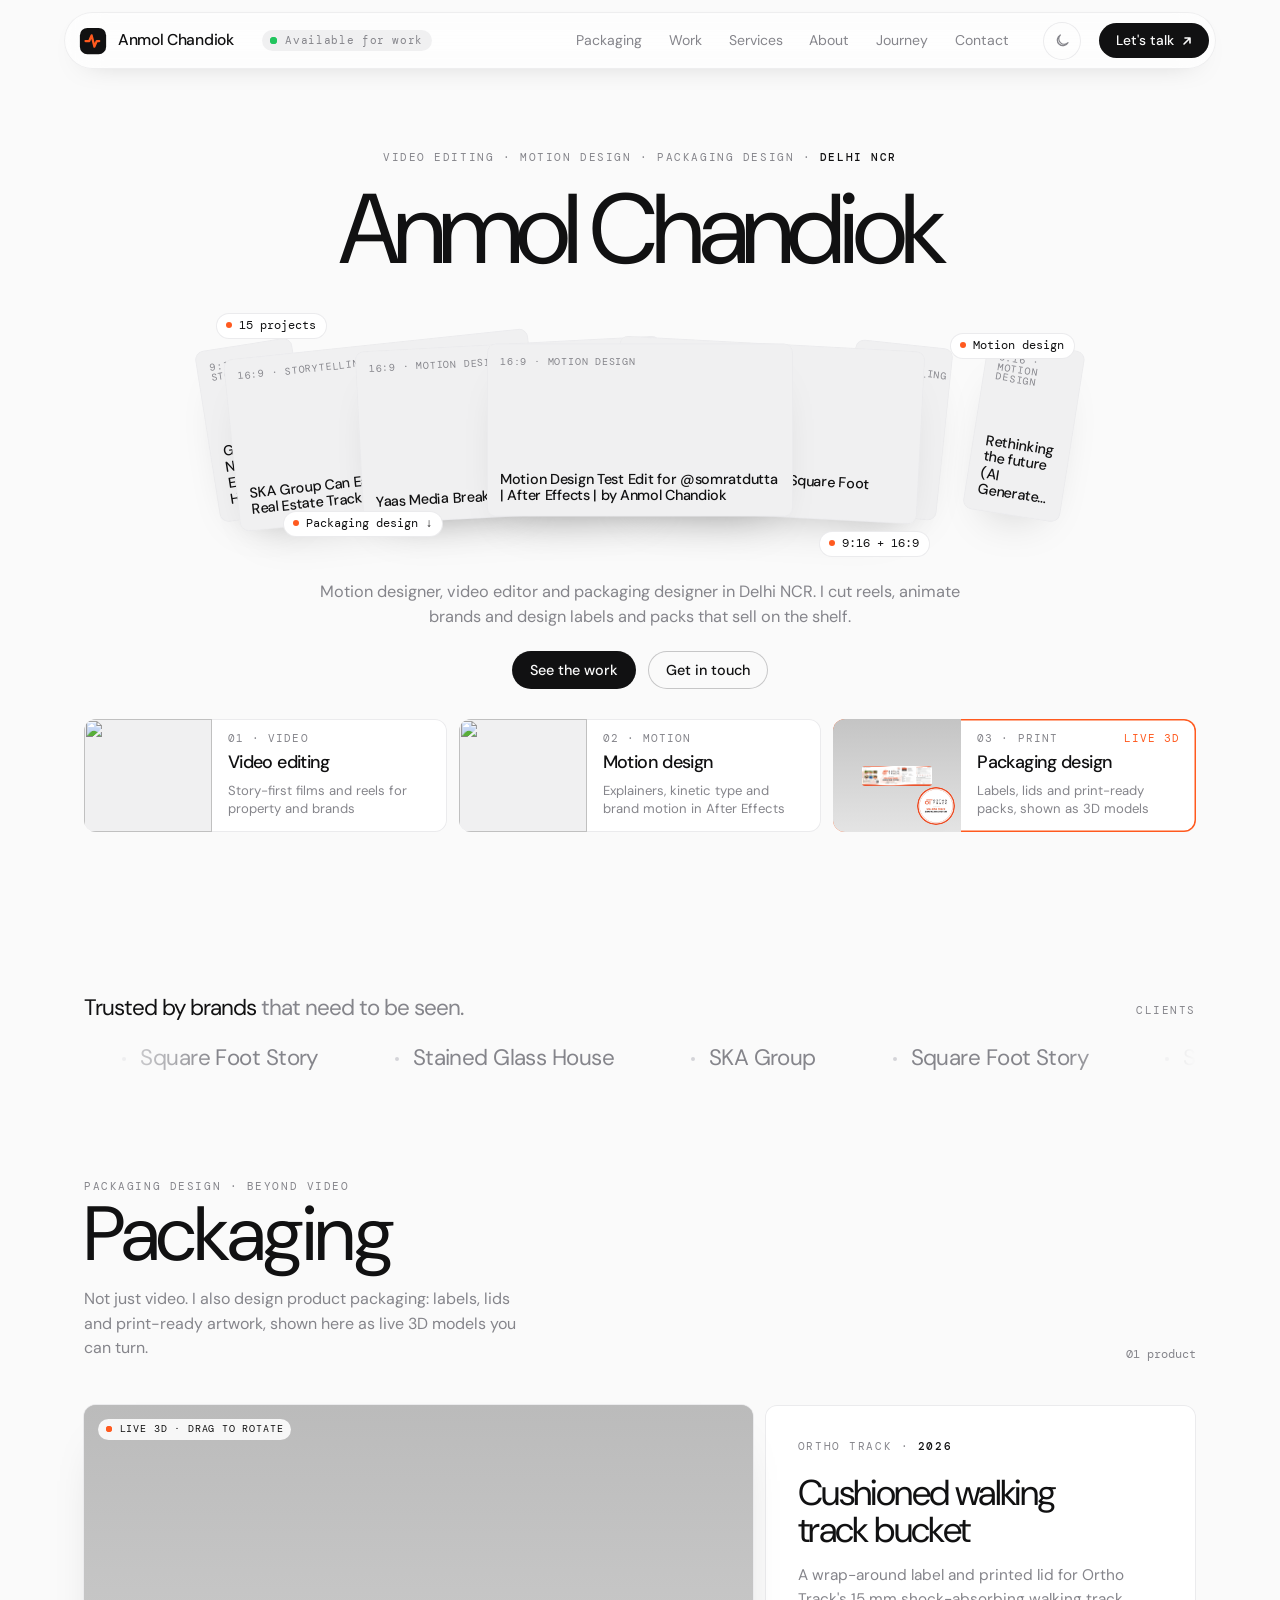
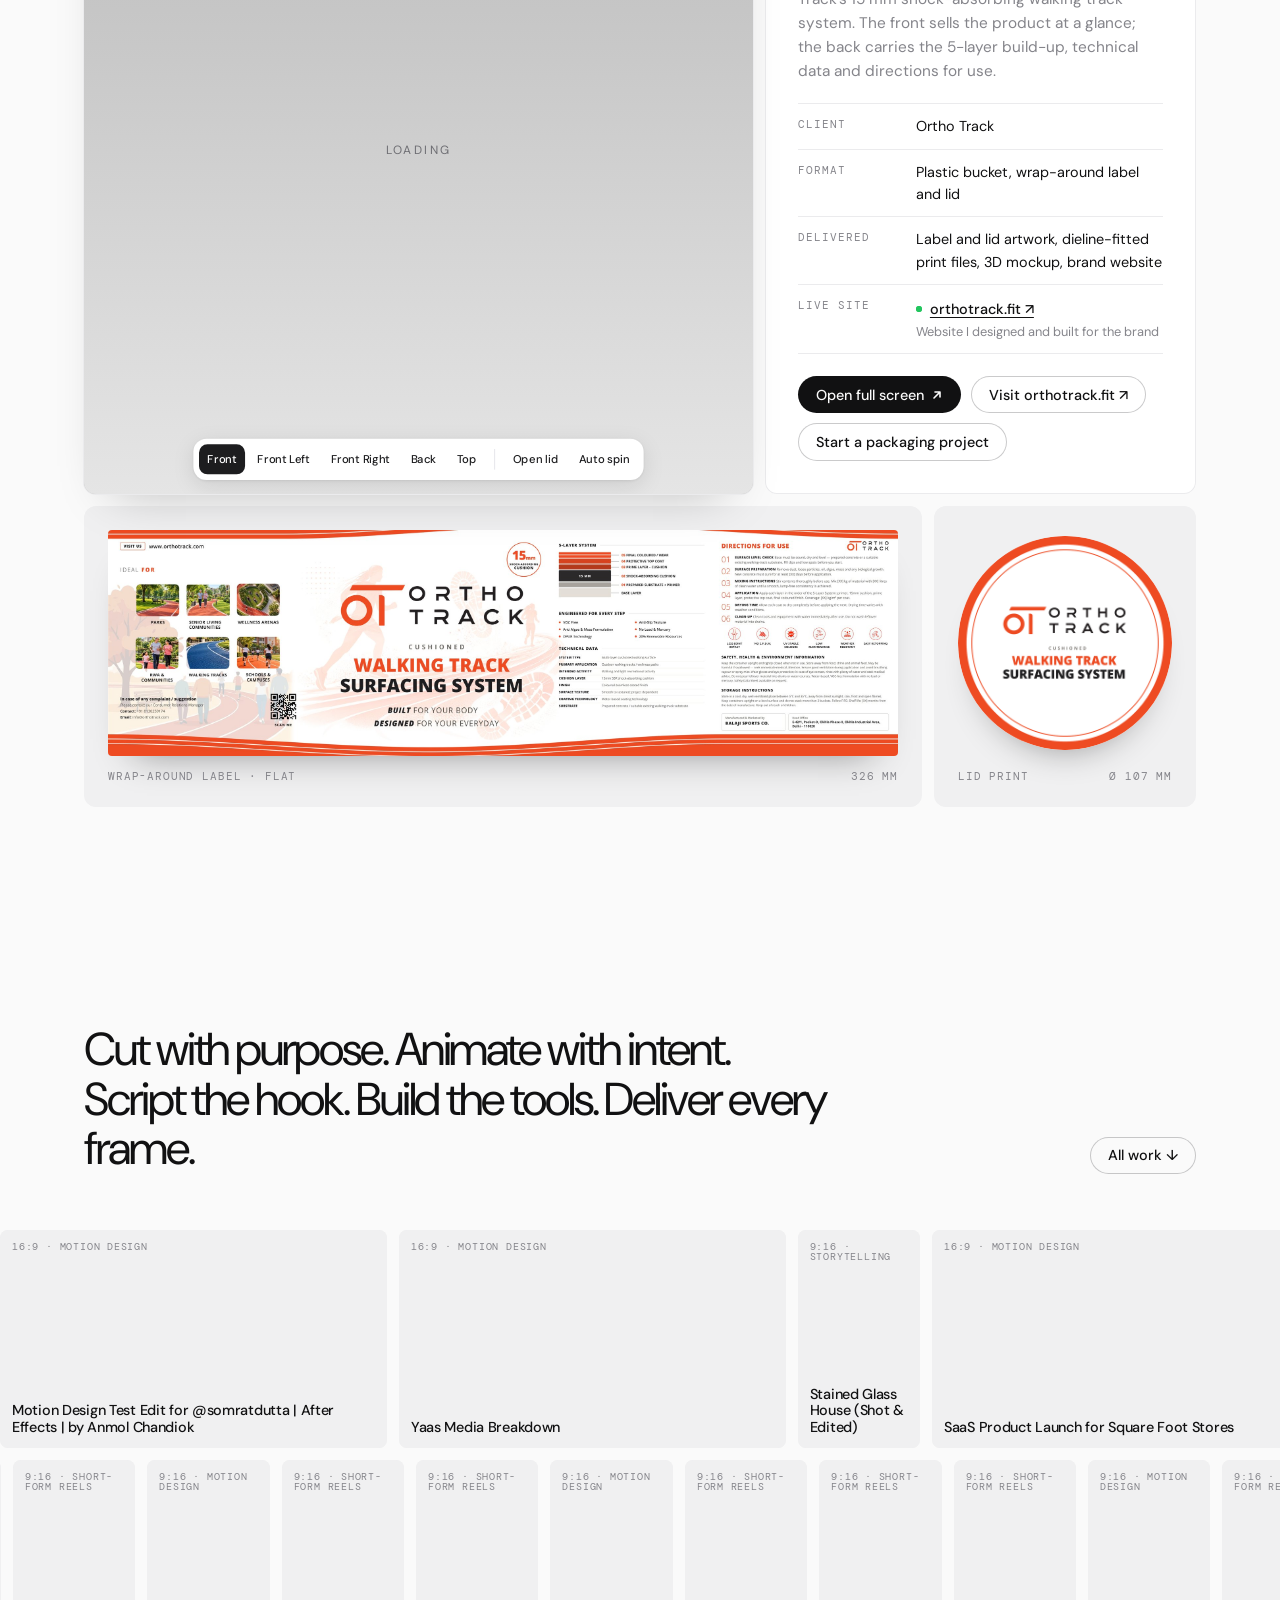
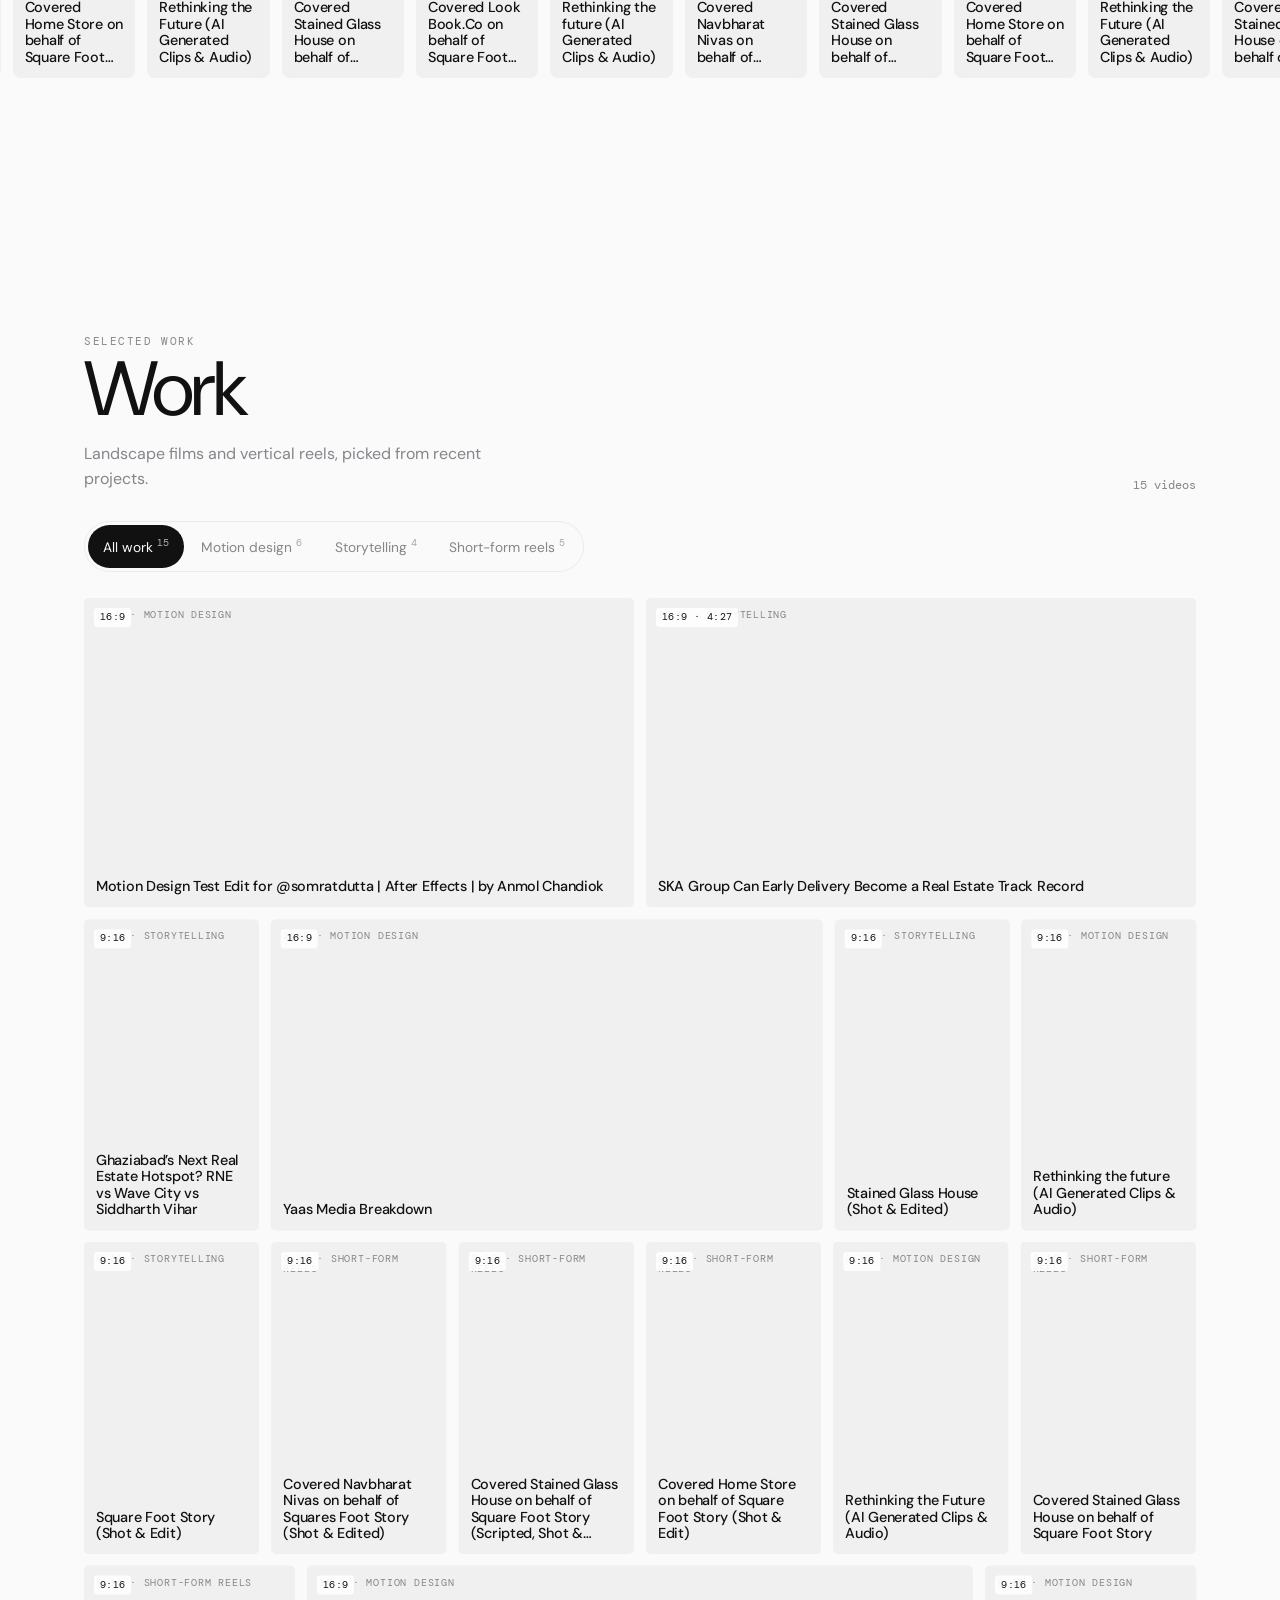
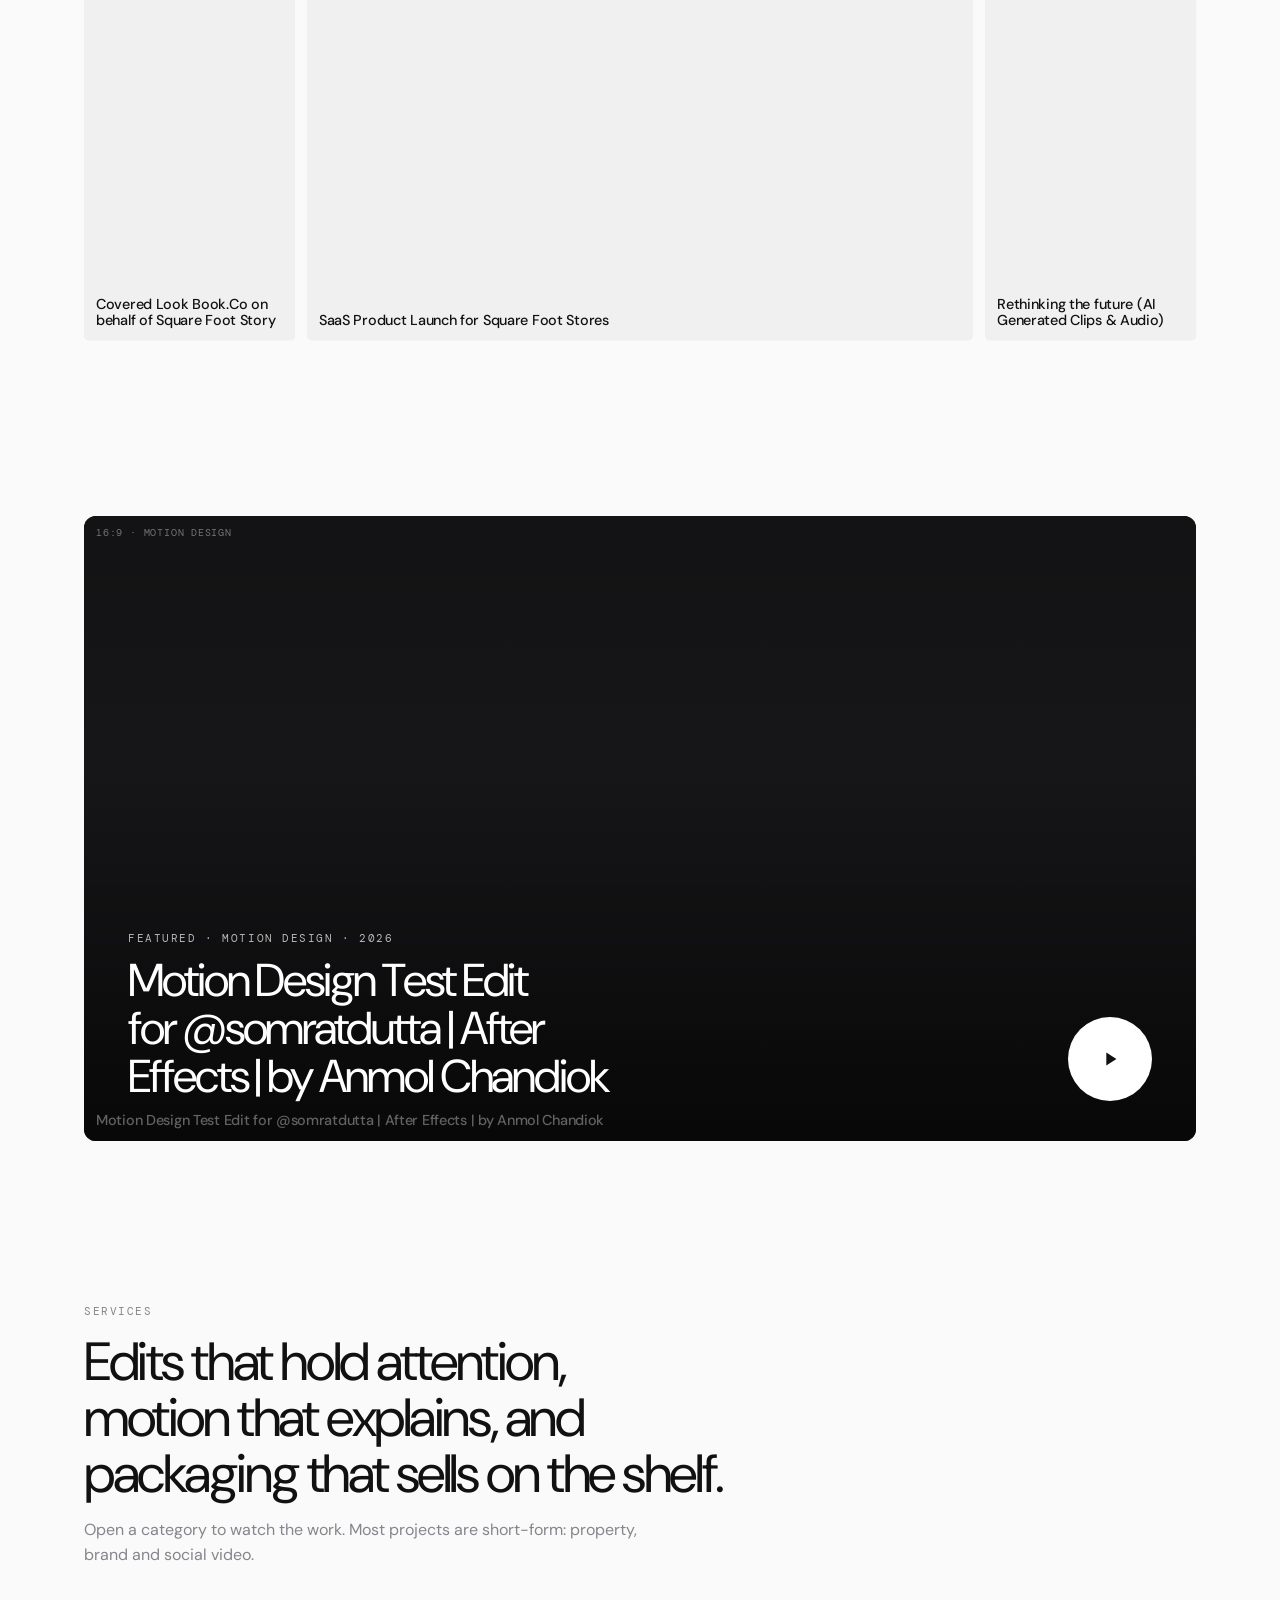
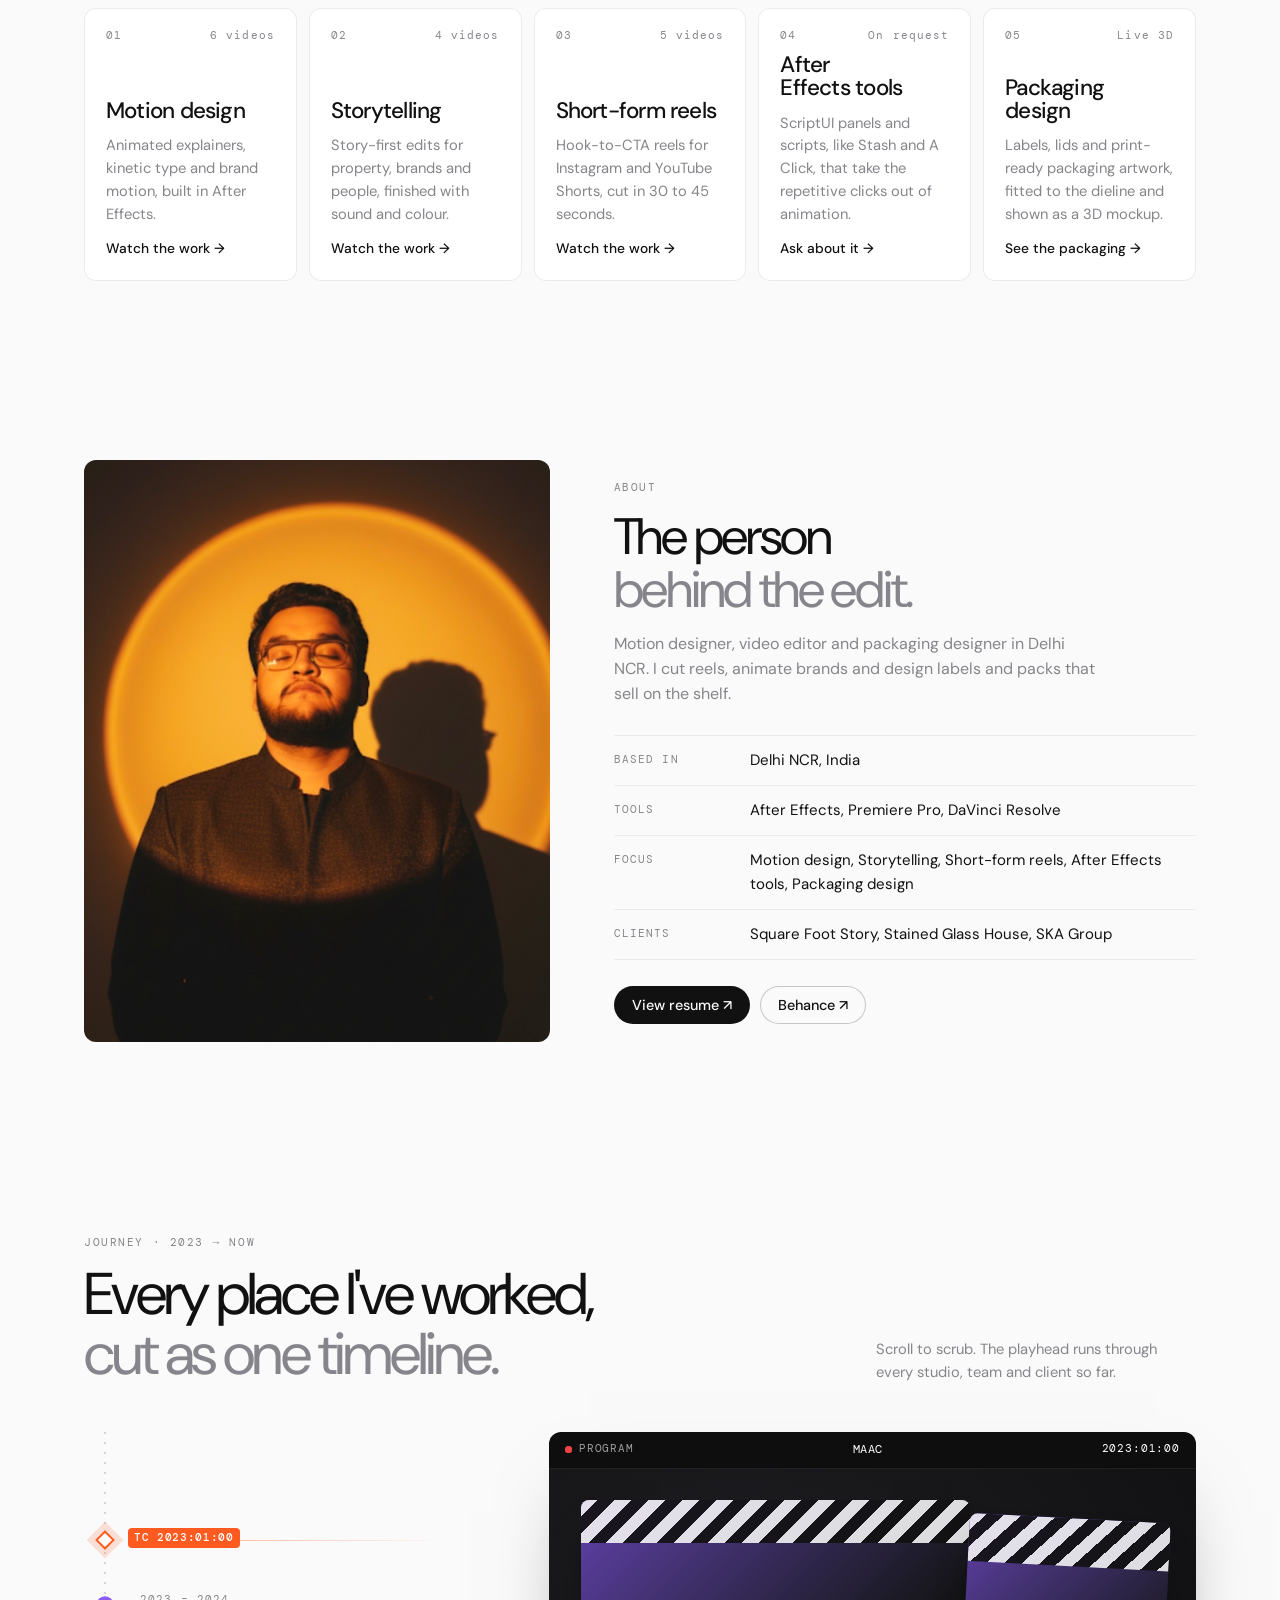
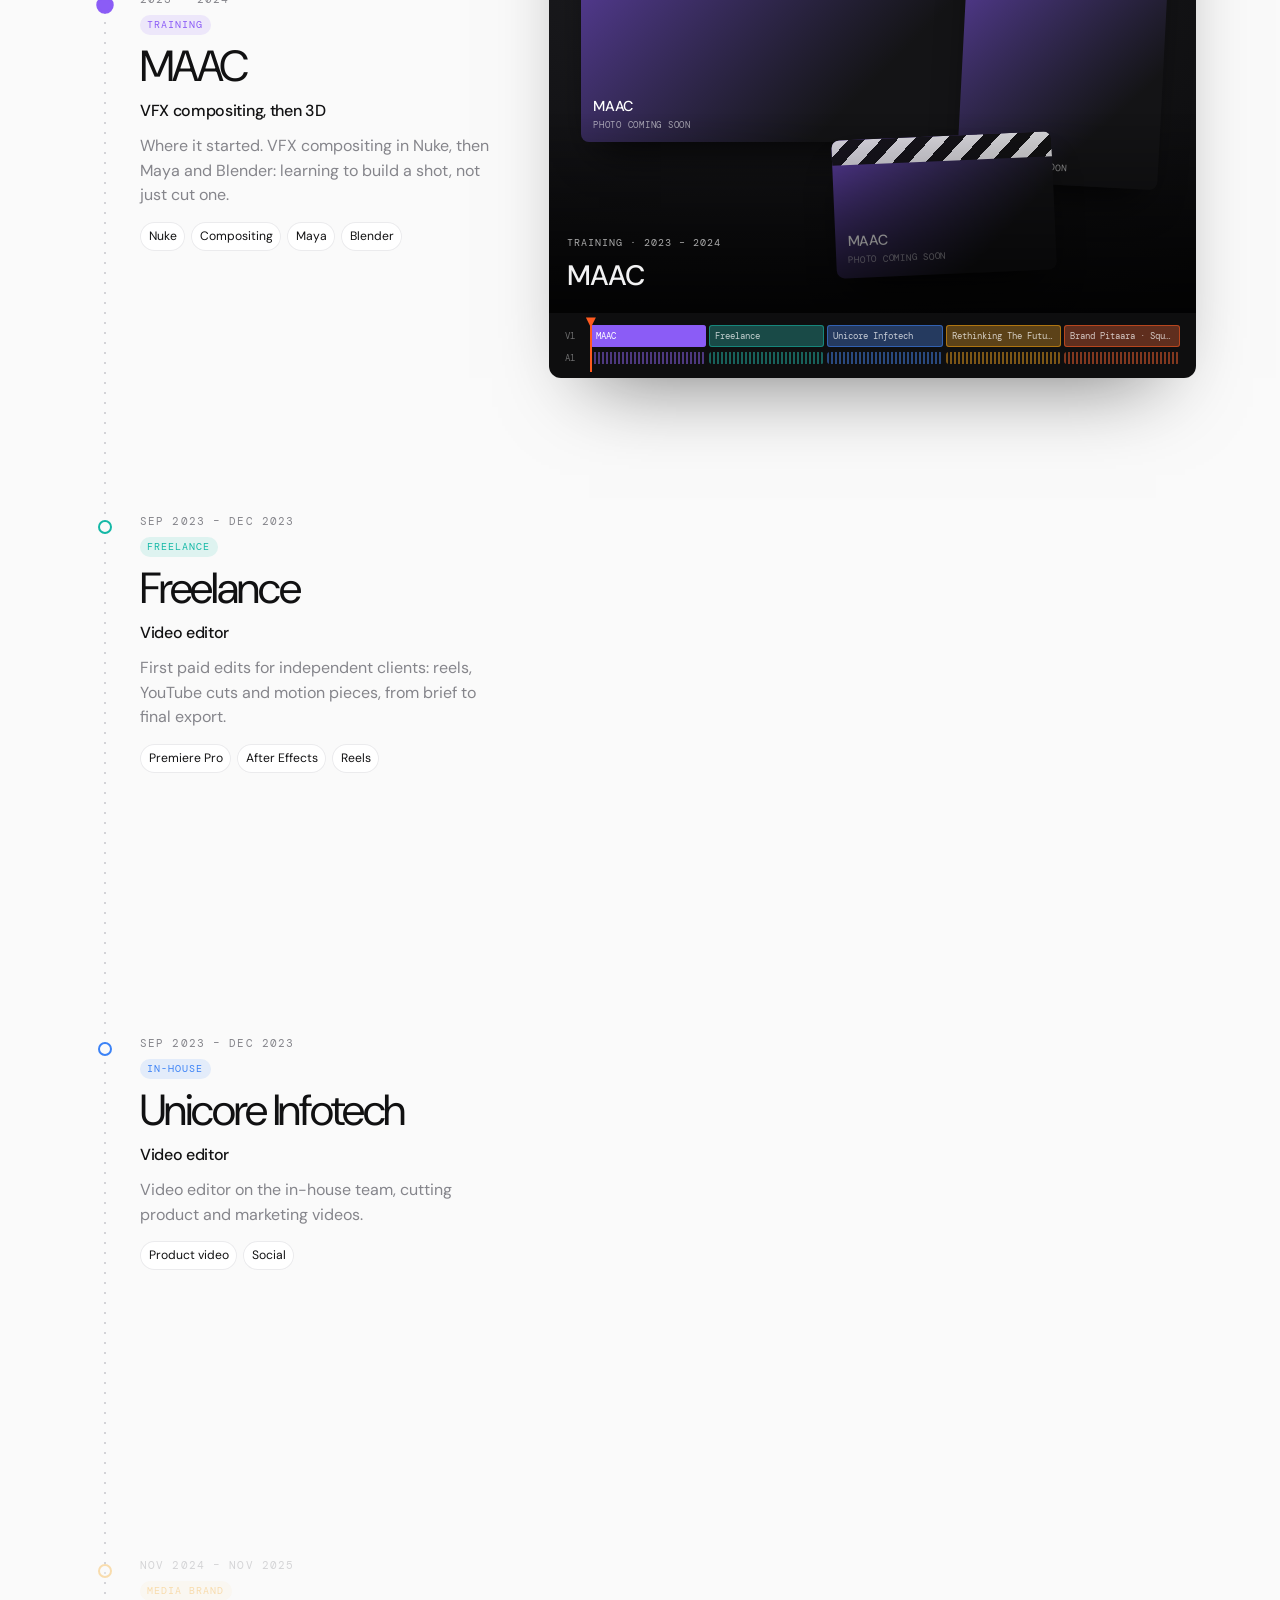
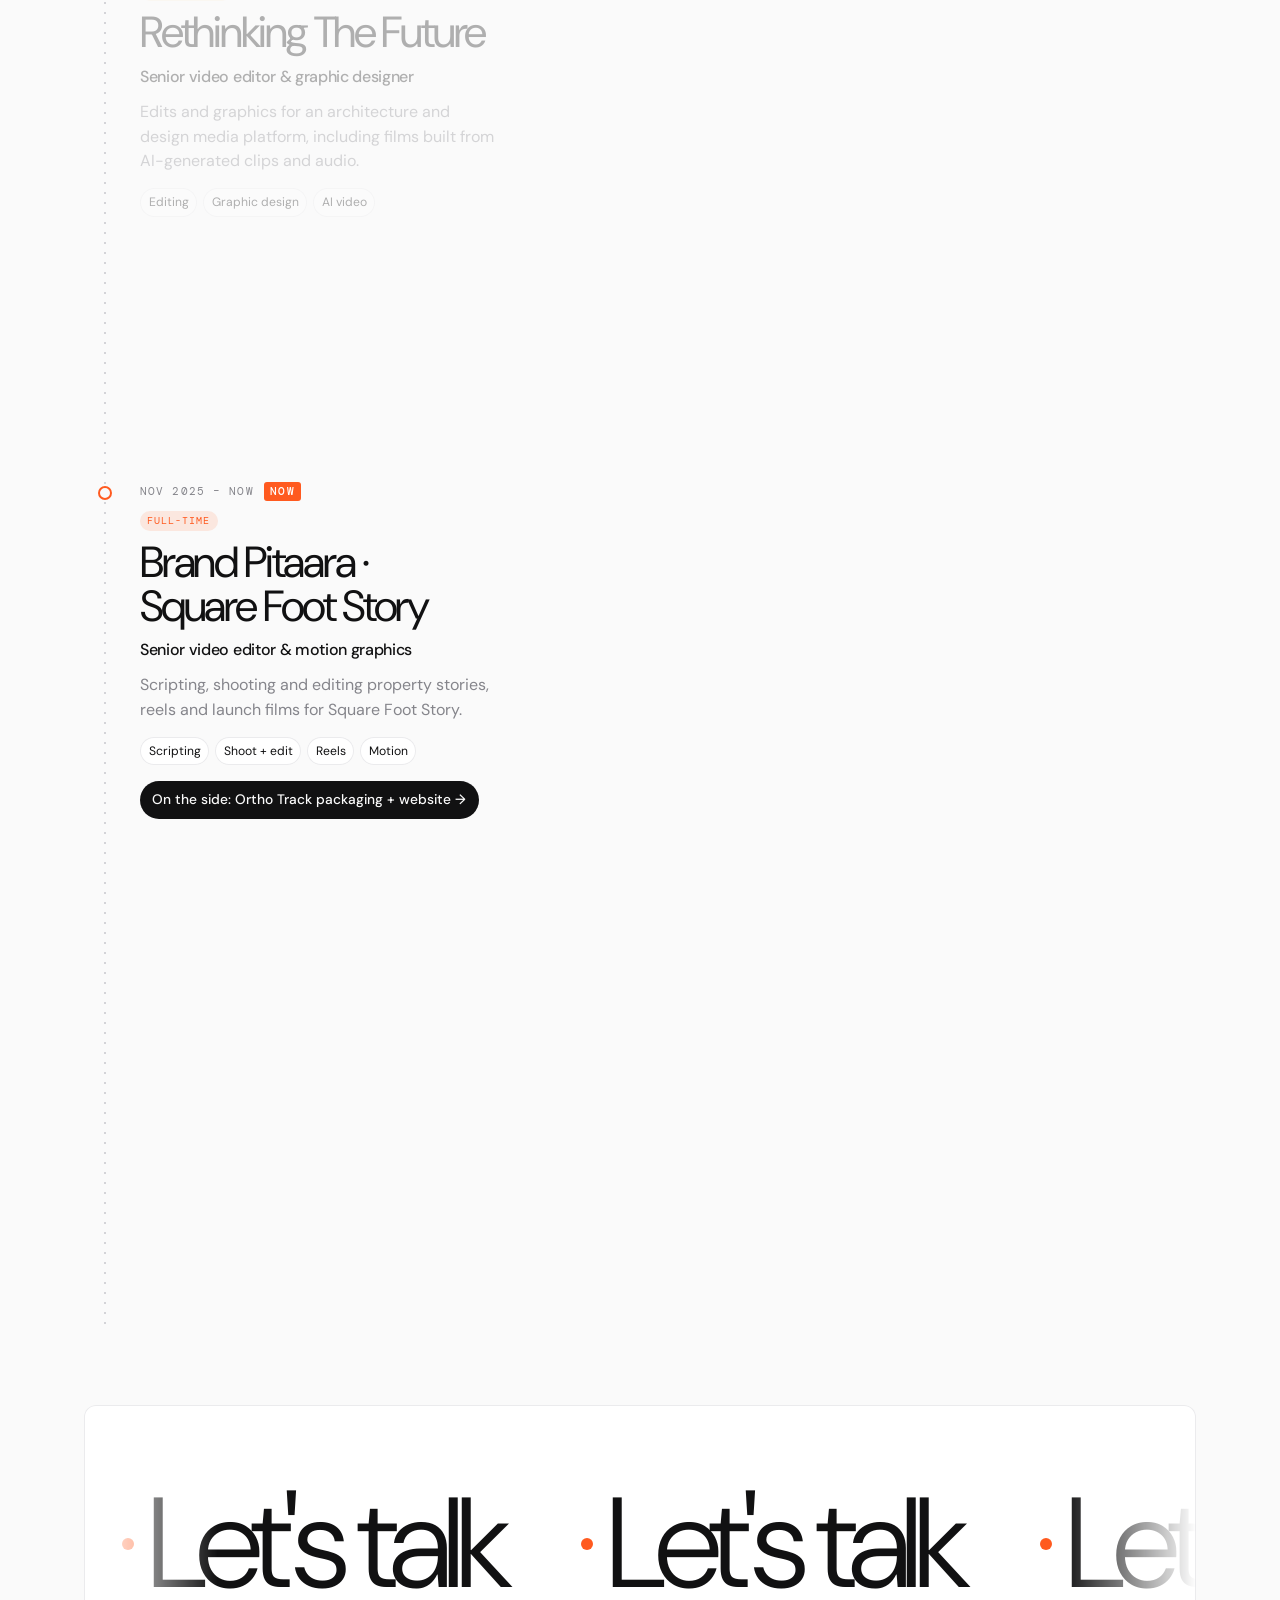
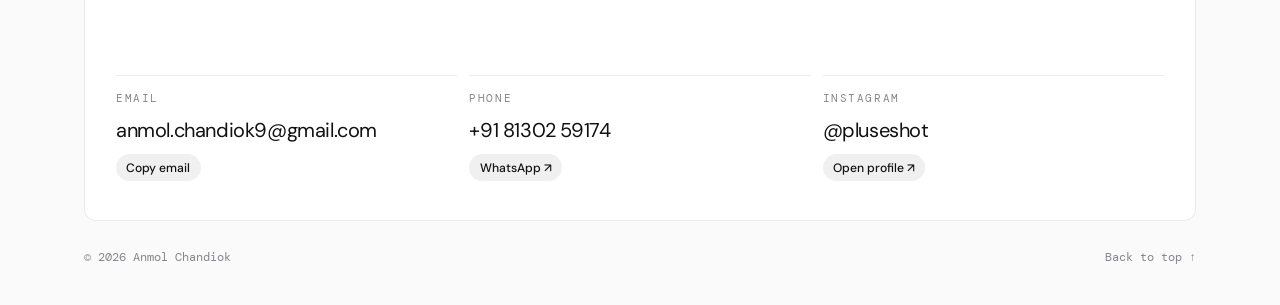
==== commit 2056e75f: "Loosen tracking on the big Work and Packaging headings At -0.055em the W and o touched at large size" ====
--- a/index.html
+++ b/index.html
@@ -189,7 +189,7 @@
 /* work */
 .work{padding-block:clamp(60px,9vw,120px)}
 .work-head{display:flex;justify-content:space-between;align-items:end;gap:24px;flex-wrap:wrap}
-.work-head h2{font-size:clamp(2.4rem,6vw,5rem);letter-spacing:-.055em}
+.work-head h2{font-size:clamp(2.4rem,6vw,5rem);letter-spacing:-.03em}
 .work-head p{max-width:40ch;color:var(--muted);margin-top:12px}
 .count{font:400 .74rem/1 var(--f-mono);color:var(--muted);font-variant-numeric:tabular-nums;white-space:nowrap}
 .tabs{position:relative;display:inline-flex;gap:2px;padding:4px;border-radius:999px;box-shadow:inset 0 0 0 1px var(--line);margin-top:30px;max-width:100%;overflow-x:auto;scrollbar-width:none}
@@ -586,7 +586,7 @@
     <div class="work-head">
       <div>
         <p class="eyebrow">Packaging design · beyond video</p>
-        <h2 data-reveal style="font-size:clamp(2.4rem,6vw,5rem);letter-spacing:-.055em">Packaging</h2>
+        <h2 data-reveal style="font-size:clamp(2.4rem,6vw,5rem);letter-spacing:-.03em">Packaging</h2>
         <p data-reveal>Not just video. I also design product packaging: labels, lids and print-ready artwork, shown here as live 3D models you can turn.</p>
       </div>
       <span class="count">01 product</span>
